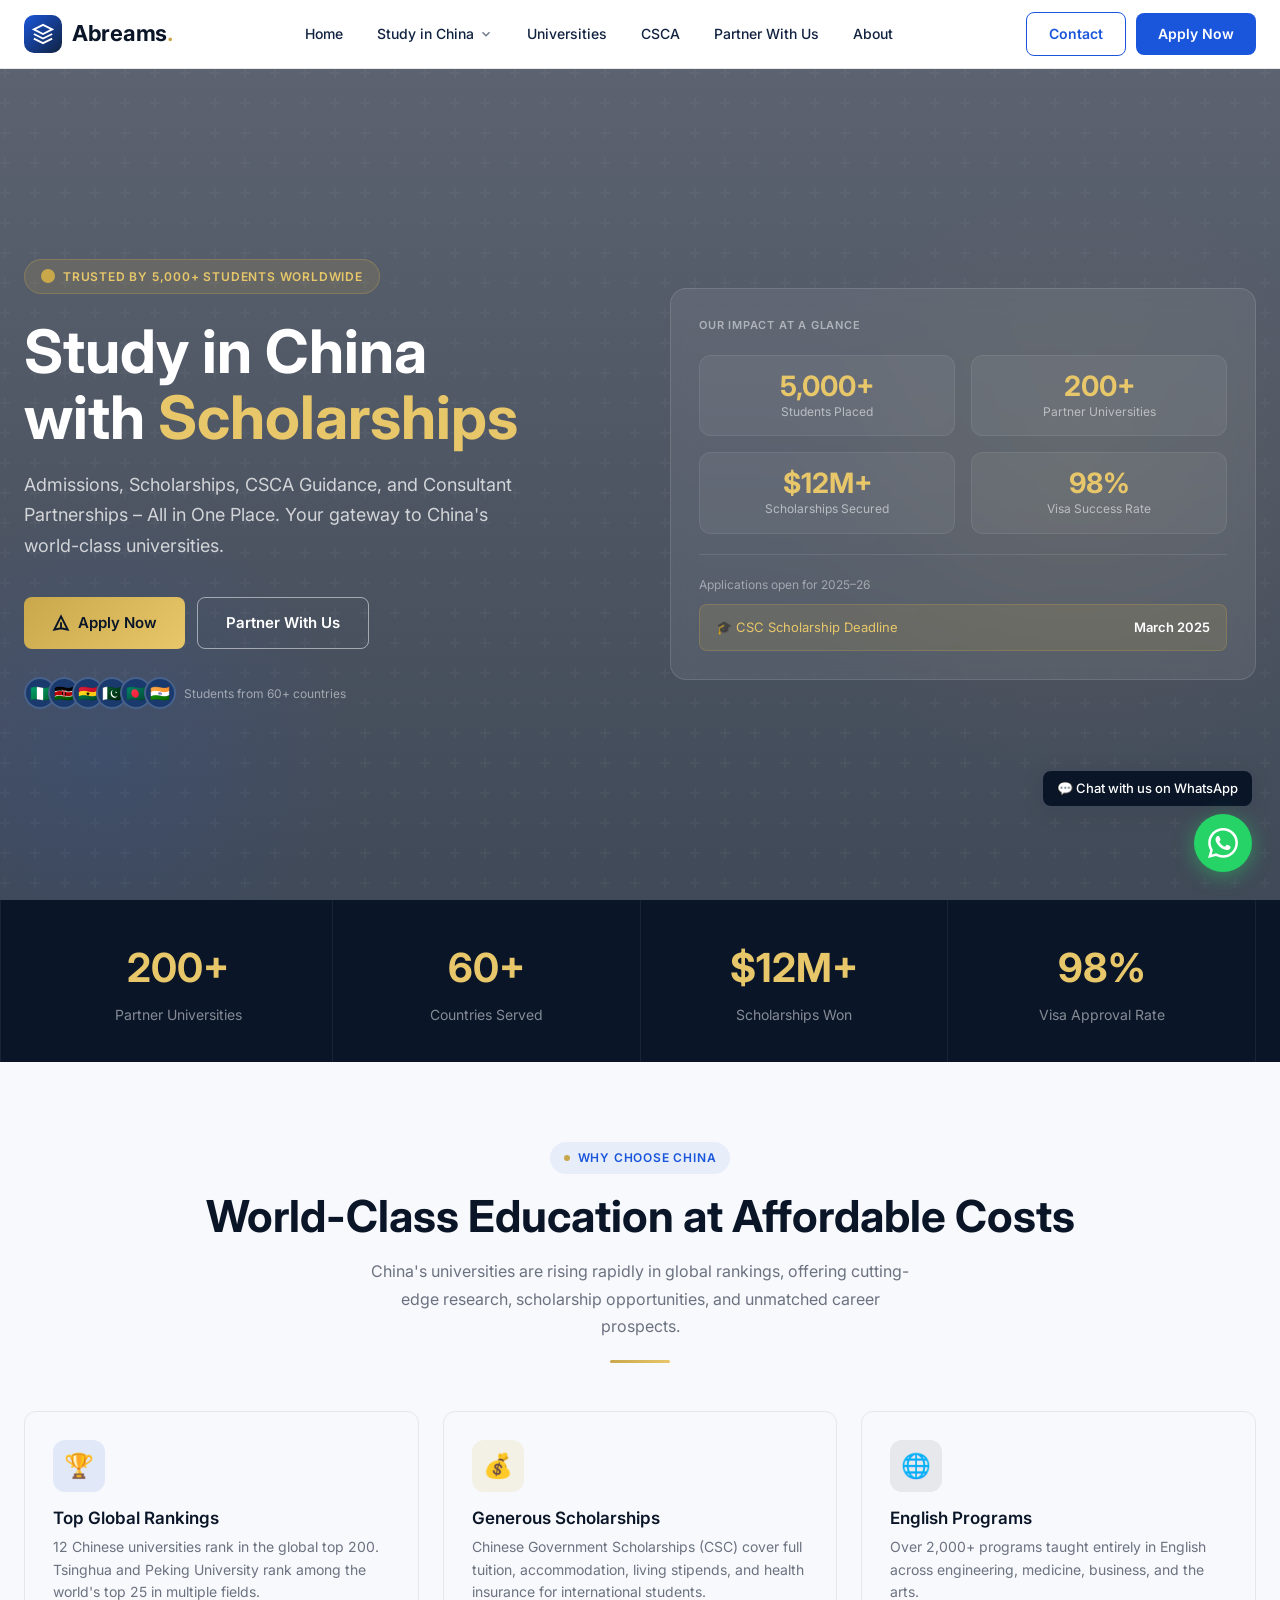
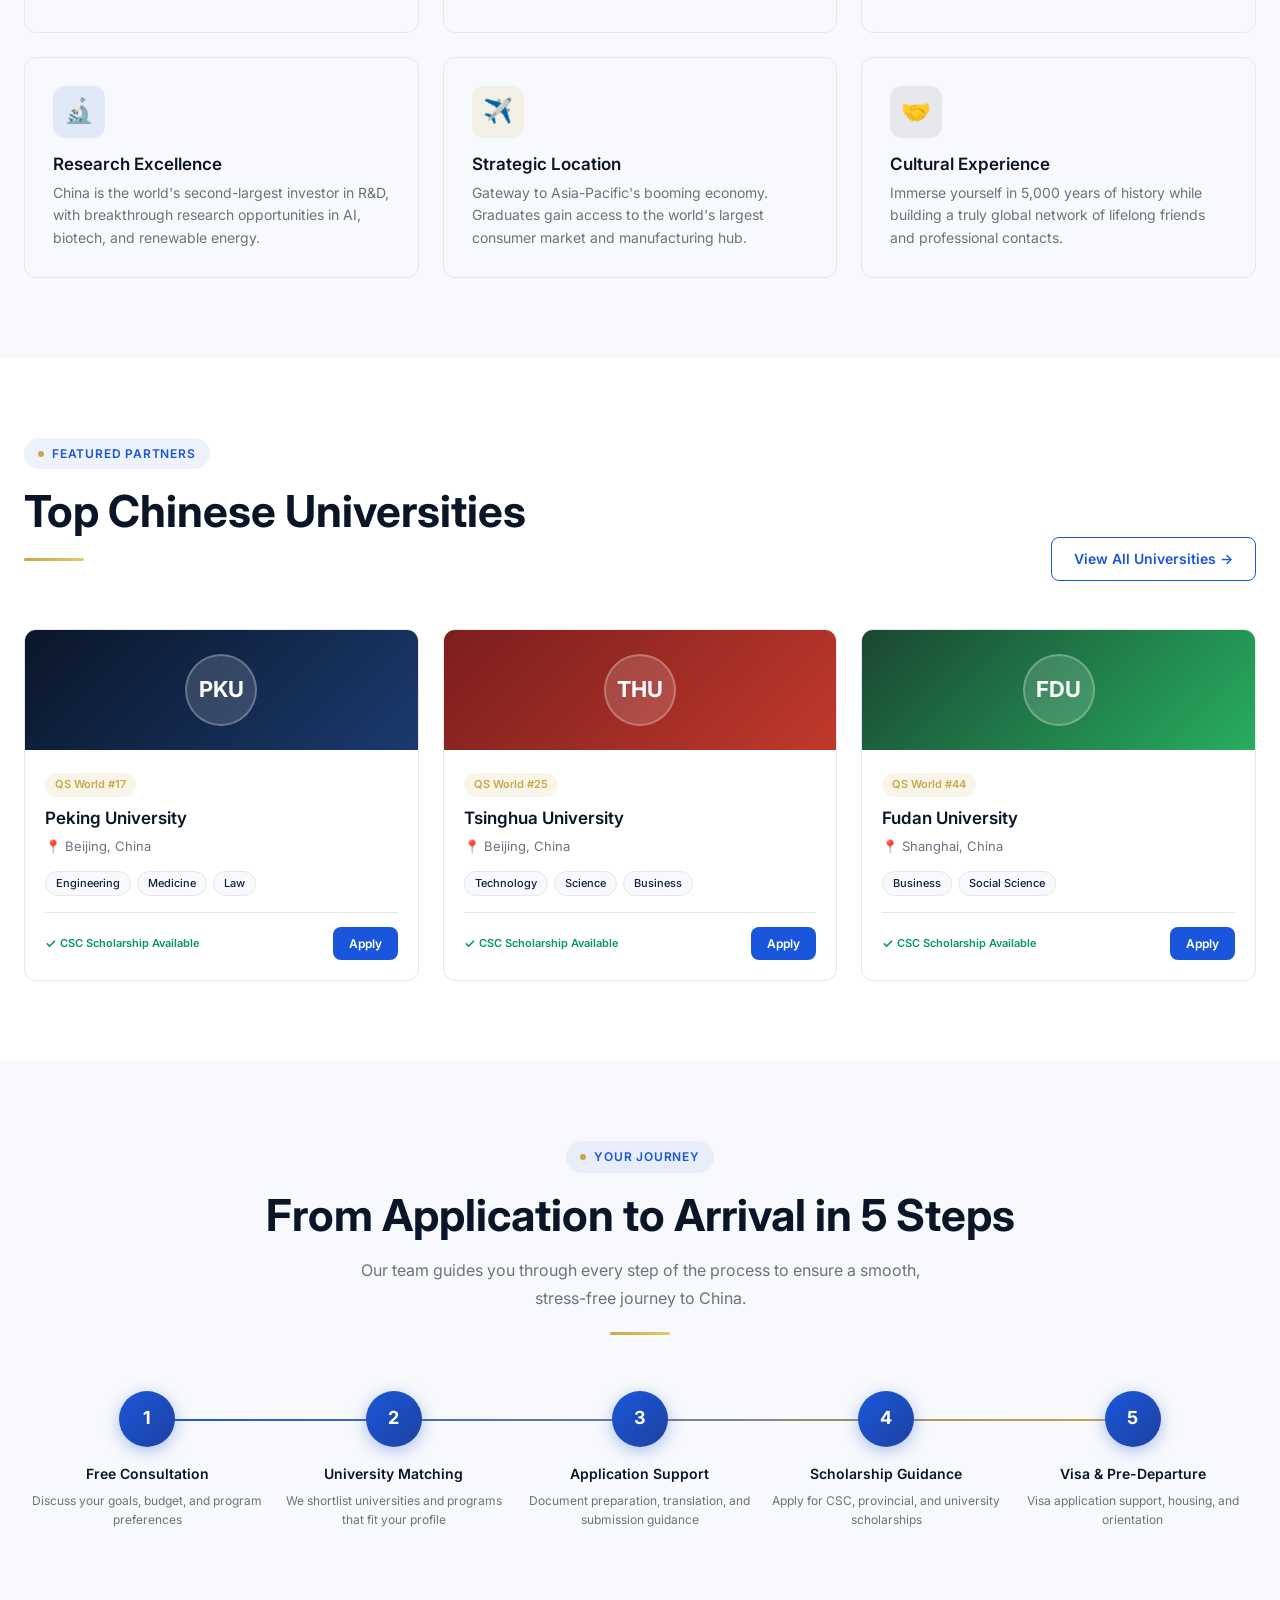
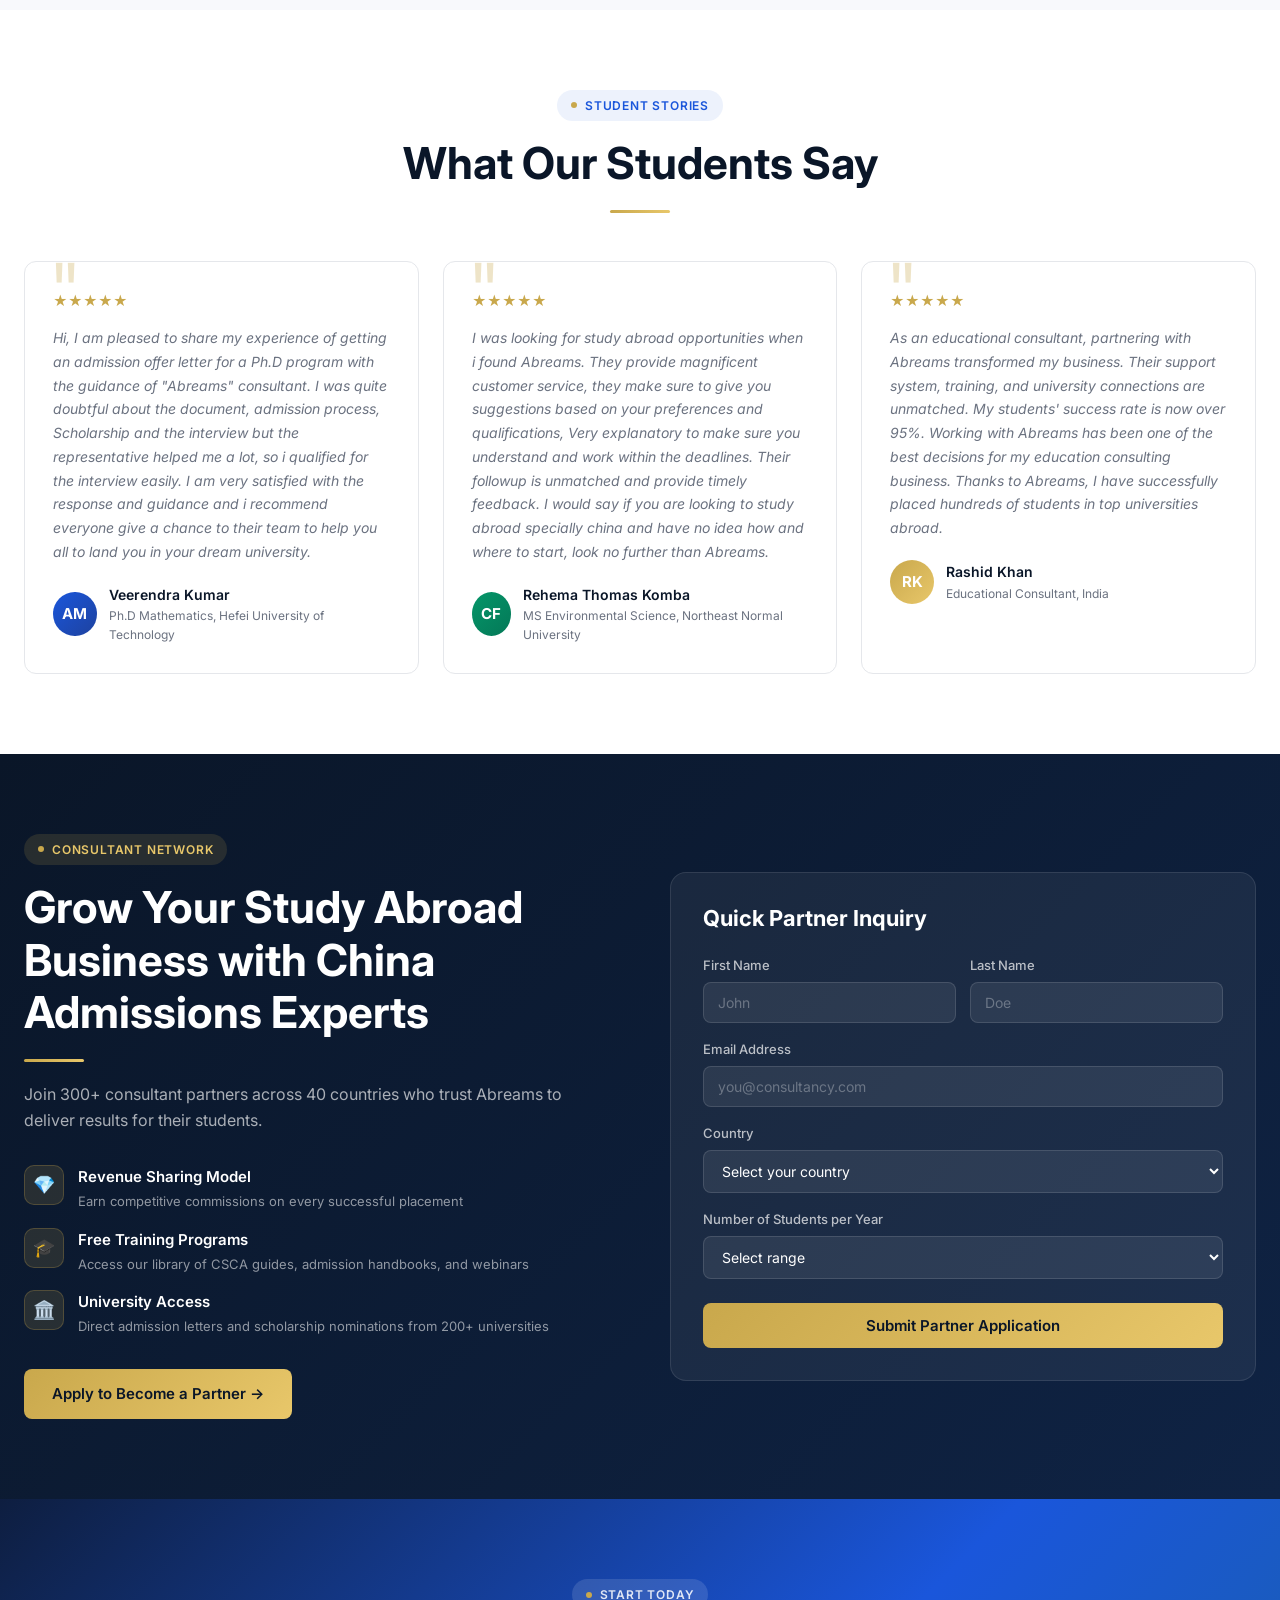
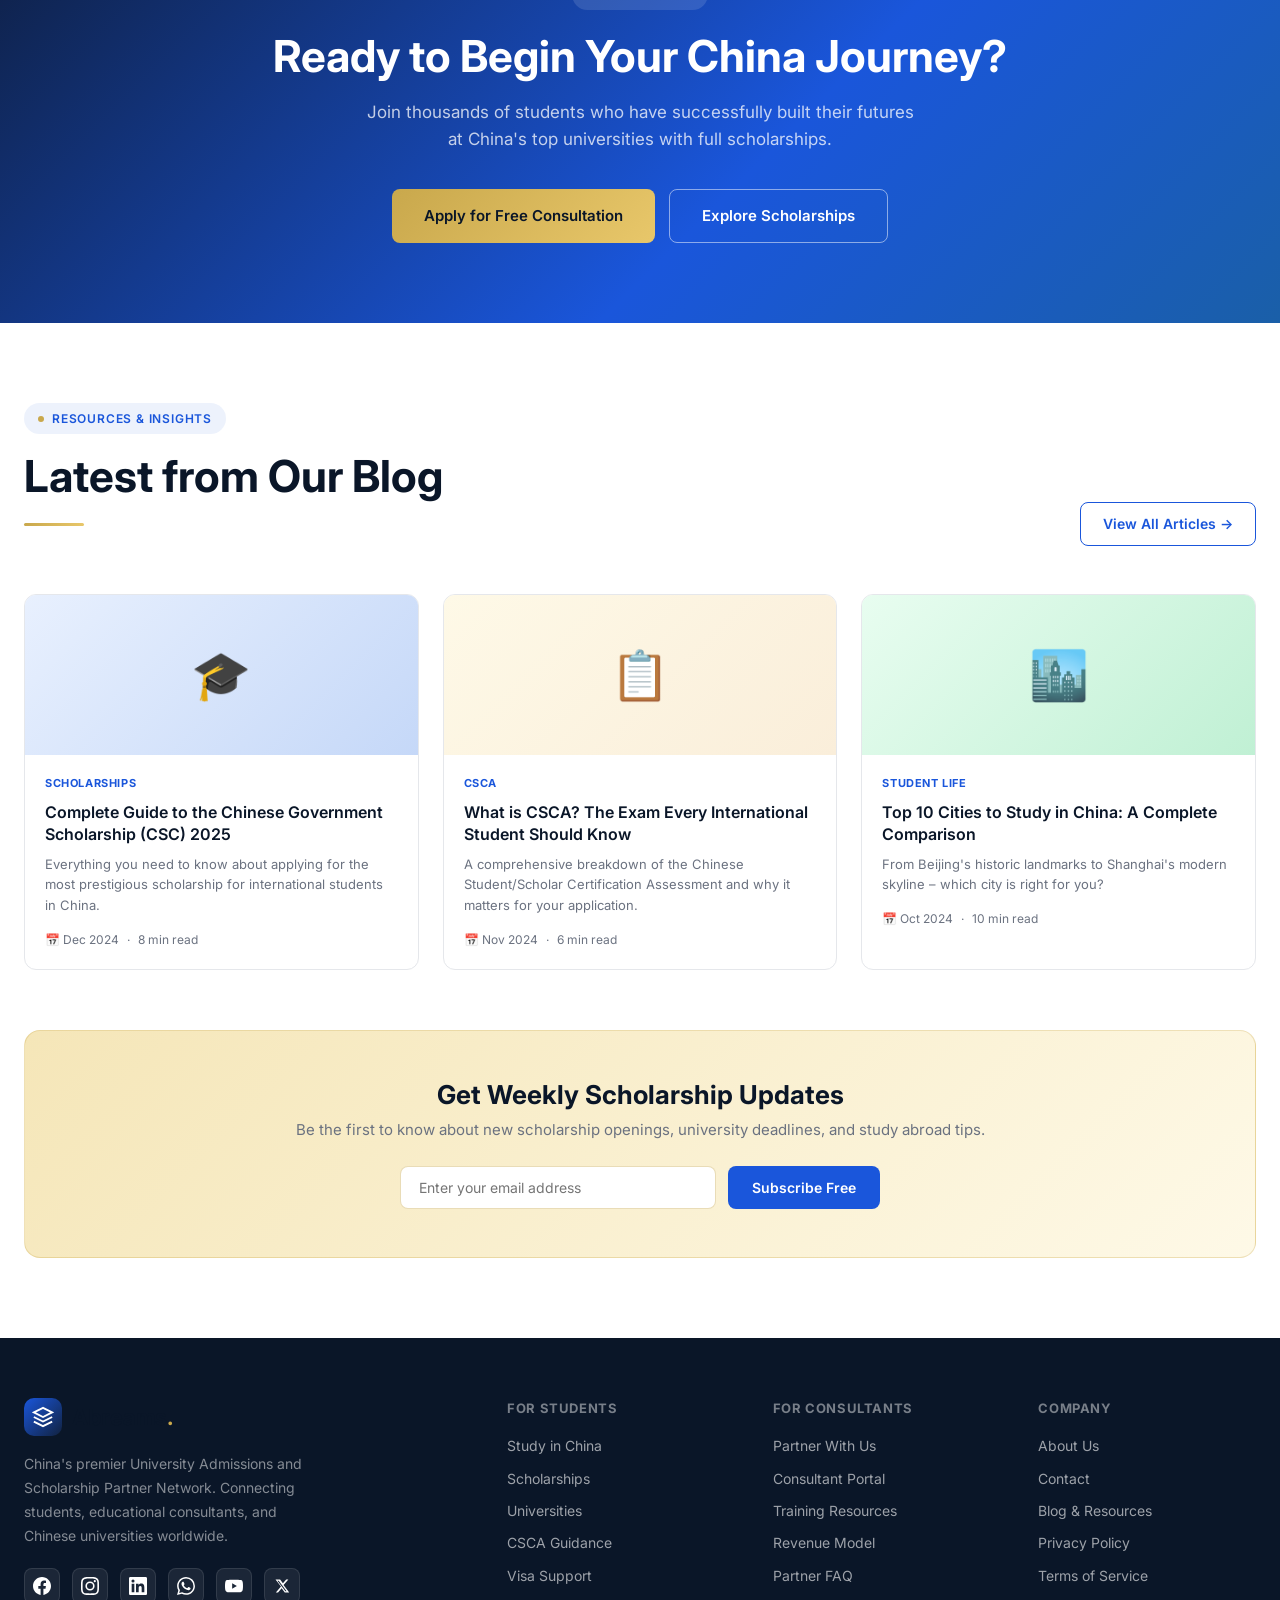
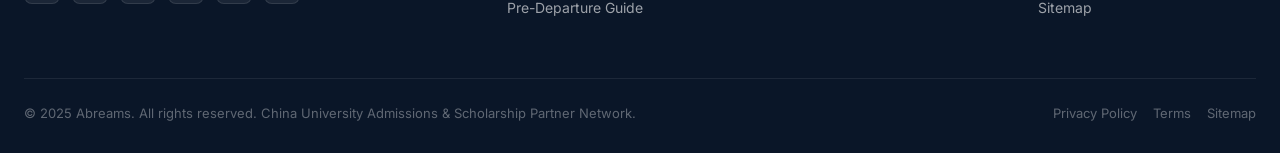
==== index.html.html @ 2106e95a "Update index.html.html" ====
<!DOCTYPE html>
<html lang="en">
<head>
<meta charset="UTF-8"/>
<meta name="viewport" content="width=device-width,initial-scale=1"/>
<title>Abreams – China University Admissions & Scholarship Partner Network</title>
<meta name="description" content="Abreams connects international students with China's top universities and scholarships. Admissions, CSCA guidance, visa support, and consultant partnerships – all in one place."/>
<meta name="keywords" content="study in China, China university admissions, China scholarships, CSC scholarship, CSCA, educational consultant, study abroad China"/>
<meta property="og:title" content="Abreams – Study in China with Scholarships"/>
<meta property="og:description" content="China University Admissions and Scholarship Partner Network connecting students, educational consultants, and Chinese universities."/>
<meta property="og:type" content="website"/>
<link rel="preconnect" href="https://fonts.googleapis.com"/>
<link href="https://fonts.googleapis.com/css2?family=Inter:wght@300;400;500;600;700&display=swap" rel="stylesheet"/>
<link rel="preconnect" href="https://fonts.gstatic.com" crossorigin/>

<script type="application/ld+json">
{
  "@context":"https://schema.org",
  "@type":"EducationalOrganization",
  "name":"Abreams",
  "description":"China University Admissions and Scholarship Partner Network",
  "url":"https://abreams.com",
  "sameAs":[]
}
</script>
<style>
:root{
  --navy:#0A1628;
  --navy2:#112240;
  --blue:#1A56DB;
  --blue2:#1E429F;
  --gold:#C9A84C;
  --gold2:#E8C76A;
  --gold3:#F5E6B8;
  --white:#FFFFFF;
  --off:#F8F9FC;
  --gray:#6B7280;
  --gray2:#E5E7EB;
  --text:#1F2937;
  --radius:12px;
  --shadow:0 4px 24px rgba(10,22,40,0.10);
  --shadow-lg:0 12px 48px rgba(10,22,40,0.16);
}
*{margin:0;padding:0;box-sizing:border-box}
html{scroll-behavior:smooth}
body{font-family:'Inter',sans-serif;color:var(--text);background:var(--white);line-height:1.6}
a{color:inherit;text-decoration:none}
img{max-width:100%;display:block}

/* ── NAV ── */
nav{position:fixed;top:0;width:100%;z-index:1000;background:rgba(255,255,255,0.96);backdrop-filter:blur(12px);border-bottom:1px solid var(--gray2);transition:box-shadow .3s}
nav.scrolled{box-shadow:0 2px 20px rgba(10,22,40,.10)}
.nav-inner{max-width:1280px;margin:0 auto;padding:0 24px;display:flex;align-items:center;justify-content:space-between;height:68px}
.nav-logo{display:flex;align-items:center;gap:10px}
.nav-logo-icon{width:38px;height:38px;background:linear-gradient(135deg,var(--blue),var(--navy2));border-radius:10px;display:flex;align-items:center;justify-content:center}
.nav-logo-icon svg{width:22px;height:22px;fill:none;stroke:#fff;stroke-width:2}
.nav-logo-text{font-family:'Inter',sans-serif;font-size:22px;font-weight:700;color:var(--navy);letter-spacing:-.3px}
.nav-logo-text span{color:var(--gold)}
.nav-links{display:flex;align-items:center;gap:6px}
.nav-links a{padding:8px 14px;border-radius:8px;font-size:14px;font-weight:500;color:var(--navy2);transition:background .2s,color .2s}
.nav-links a:hover{background:var(--off);color:var(--blue)}
.nav-cta{display:flex;gap:10px;align-items:center}
.btn{display:inline-flex;align-items:center;gap:8px;padding:10px 22px;border-radius:8px;font-size:14px;font-weight:600;cursor:pointer;transition:all .2s;border:none;font-family:'Inter',sans-serif;text-decoration:none}
.btn-primary{background:var(--blue);color:#fff}
.btn-primary:hover{background:var(--blue2);transform:translateY(-1px);box-shadow:0 4px 16px rgba(26,86,219,.35)}
.btn-gold{background:linear-gradient(135deg,var(--gold),var(--gold2));color:var(--navy)}
.btn-gold:hover{transform:translateY(-1px);box-shadow:0 4px 16px rgba(201,168,76,.4)}
.btn-outline{background:transparent;color:var(--blue);border:1.5px solid var(--blue)}
.btn-outline:hover{background:var(--blue);color:#fff}
.btn-outline-white{background:transparent;color:#fff;border:1.5px solid rgba(255,255,255,.5)}
.btn-outline-white:hover{background:rgba(255,255,255,.12);border-color:#fff}
.hamburger{display:none;flex-direction:column;gap:5px;cursor:pointer;padding:8px}
.hamburger span{width:22px;height:2px;background:var(--navy);border-radius:2px;transition:.3s}
.mobile-menu{display:none;position:fixed;top:68px;left:0;right:0;background:#fff;border-bottom:1px solid var(--gray2);padding:20px 24px;z-index:999;flex-direction:column;gap:4px;box-shadow:var(--shadow-lg)}
.mobile-menu a{padding:12px;border-radius:8px;font-size:15px;font-weight:500;color:var(--navy2);display:block}
.mobile-menu a:hover{background:var(--off)}
.mobile-menu .mob-ctas{display:flex;flex-direction:column;gap:8px;margin-top:12px;padding-top:12px;border-top:1px solid var(--gray2)}

/* ── DROPDOWN ── */
.nav-dropdown{position:relative;display:inline-flex;align-items:center}
.nav-dropdown>a{display:flex;align-items:center;gap:5px}
.nav-dropdown>a .dd-arrow{width:14px;height:14px;transition:transform .25s;opacity:.6}
.nav-dropdown:hover>a .dd-arrow,.nav-dropdown.open>a .dd-arrow{transform:rotate(180deg);opacity:1}
.dd-menu{position:absolute;top:calc(100% + 10px);left:50%;transform:translateX(-50%) translateY(-6px);background:#fff;border:1px solid var(--gray2);border-radius:12px;box-shadow:var(--shadow-lg);padding:8px;min-width:260px;z-index:1100;opacity:0;pointer-events:none;transition:opacity .2s,transform .2s}
.nav-dropdown:hover .dd-menu,.nav-dropdown.open .dd-menu{opacity:1;pointer-events:auto;transform:translateX(-50%) translateY(0)}
.dd-menu::before{content:'';position:absolute;top:-6px;left:50%;transform:translateX(-50%);width:12px;height:12px;background:#fff;border-left:1px solid var(--gray2);border-top:1px solid var(--gray2);rotate:45deg;border-radius:2px 0 0 0}
.dd-item{display:flex;align-items:flex-start;gap:12px;padding:10px 14px;border-radius:8px;font-size:14px;font-weight:500;color:var(--navy2);cursor:pointer;transition:background .15s,color .15s;white-space:nowrap}
.dd-item:hover{background:var(--off);color:var(--blue)}
.dd-item-icon{font-size:20px;width:30px;text-align:center;flex-shrink:0;margin-top:1px}
.dd-divider{height:1px;background:var(--gray2);margin:4px 0}
/* mobile dropdown */
.mob-dd-toggle{display:flex;align-items:center;justify-content:space-between;padding:12px;border-radius:8px;font-size:15px;font-weight:500;color:var(--navy2);cursor:pointer}
.mob-dd-toggle:hover{background:var(--off)}
.mob-dd-toggle .dd-arrow{width:14px;height:14px;transition:transform .25s;opacity:.5}
.mob-dd-sub{display:none;padding-left:16px;flex-direction:column;gap:2px}
.mob-dd-sub.open{display:flex}
.mob-dd-sub a{font-size:14px;padding:9px 12px}
.mob-dd-sub a::before{content:'→ ';opacity:.4}

/* ── PAGES ── */
.page{display:none;padding-top:68px}
.page.active{display:block}

/* ── SECTIONS ── */
section{padding:80px 24px}
.container{max-width:1280px;margin:0 auto}
.section-label{display:inline-flex;align-items:center;gap:8px;background:rgba(26,86,219,.08);color:var(--blue);font-size:12px;font-weight:600;letter-spacing:.8px;text-transform:uppercase;padding:6px 14px;border-radius:50px;margin-bottom:16px}
.section-label span{width:6px;height:6px;background:var(--gold);border-radius:50%;display:inline-block}
h1,h2,h3{font-family:'Inter',sans-serif;line-height:1.2}
.section-title{font-size:clamp(30px,4vw,44px);color:var(--navy);margin-bottom:16px}
.section-sub{font-size:16px;color:var(--gray);max-width:560px;line-height:1.7}
.text-center{text-align:center}
.text-center .section-sub{margin:0 auto}
.gold-line{display:block;width:60px;height:3px;background:linear-gradient(90deg,var(--gold),var(--gold2));border-radius:2px;margin:20px 0}
.gold-line.center{margin:20px auto}

/* ── HERO ── */
.hero{min-height:calc(100vh - 68px);background:linear-gradient(rgba(5,15,35,0.65),rgba(10,22,40,0.78)),url('https://raw.githubusercontent.com/emroz12/abreams/main/images/home.jpg') center/cover no-repeat;display:flex;align-items:center;position:relative;overflow:hidden;padding:80px 24px}
.hero::before{content:'';position:absolute;inset:0;background:url("data:image/svg+xml,%3Csvg width='60' height='60' viewBox='0 0 60 60' xmlns='http://www.w3.org/2000/svg'%3E%3Cg fill='none' fill-rule='evenodd'%3E%3Cg fill='%23ffffff' fill-opacity='0.03'%3E%3Cpath d='M36 34v-4h-2v4h-4v2h4v4h2v-4h4v-2h-4zm0-30V0h-2v4h-4v2h4v4h2V6h4V4h-4zM6 34v-4H4v4H0v2h4v4h2v-4h4v-2H6zM6 4V0H4v4H0v2h4v4h2V6h4V4H6z'/%3E%3C/g%3E%3C/g%3E%3C/svg%3E")}
.hero-shape{position:absolute;right:-100px;top:50%;transform:translateY(-50%);width:600px;height:600px;background:radial-gradient(circle,rgba(201,168,76,.08) 0%,transparent 70%);border-radius:50%}
.hero-shape2{position:absolute;left:-150px;bottom:-100px;width:500px;height:500px;background:radial-gradient(circle,rgba(26,86,219,.12) 0%,transparent 70%);border-radius:50%}
.hero-content{max-width:1280px;margin:0 auto;width:100%;position:relative;z-index:2;display:grid;grid-template-columns:1fr 1fr;gap:60px;align-items:center}
.hero-badge{display:inline-flex;align-items:center;gap:8px;background:rgba(201,168,76,.15);border:1px solid rgba(201,168,76,.3);color:var(--gold2);font-size:12px;font-weight:600;letter-spacing:.8px;text-transform:uppercase;padding:7px 16px;border-radius:50px;margin-bottom:24px}
.hero-badge svg{width:14px;height:14px;fill:var(--gold)}
.hero h1{font-size:clamp(36px,5vw,60px);color:#fff;margin-bottom:20px;line-height:1.1}
.hero h1 span{color:var(--gold2)}
.hero p{font-size:18px;color:rgba(255,255,255,.75);margin-bottom:36px;line-height:1.7;max-width:500px}
.hero-btns{display:flex;flex-wrap:wrap;gap:12px}
.hero-card{background:rgba(255,255,255,.07);backdrop-filter:blur(12px);border:1px solid rgba(255,255,255,.12);border-radius:16px;padding:28px}
.hero-card-title{color:rgba(255,255,255,.5);font-size:11px;font-weight:600;letter-spacing:.8px;text-transform:uppercase;margin-bottom:20px}
.hero-stat-row{display:grid;grid-template-columns:1fr 1fr;gap:16px}
.hero-stat{background:rgba(255,255,255,.05);border:1px solid rgba(255,255,255,.08);border-radius:12px;padding:16px;text-align:center}
.hero-stat-num{font-family:'Inter',sans-serif;font-size:28px;font-weight:700;color:var(--gold2);display:block;line-height:1}
.hero-stat-label{font-size:12px;color:rgba(255,255,255,.55);margin-top:4px;line-height:1.3}
.hero-flags{display:flex;align-items:center;gap:-8px;margin-top:20px}
.hero-flag{width:32px;height:32px;border-radius:50%;border:2px solid rgba(255,255,255,.2);background:#1a3a6e;display:flex;align-items:center;justify-content:center;font-size:16px;margin-left:-8px}
.hero-flag:first-child{margin-left:0}
.hero-flag-text{font-size:12px;color:rgba(255,255,255,.5);margin-left:8px}

/* ── STATS STRIP ── */
.stats-strip{background:var(--navy);padding:0}
.stats-strip-inner{max-width:1280px;margin:0 auto;padding:0 24px;display:grid;grid-template-columns:repeat(4,1fr);border-left:1px solid rgba(255,255,255,.06)}
.stat-item{padding:36px 24px;border-right:1px solid rgba(255,255,255,.06);text-align:center}
.stat-num{font-family:'Inter',sans-serif;font-size:40px;font-weight:700;color:var(--gold2)}
.stat-label{font-size:14px;color:rgba(255,255,255,.5);margin-top:4px}

/* ── WHY CHINA ── */
.why-grid{display:grid;grid-template-columns:repeat(3,1fr);gap:24px;margin-top:48px}
.why-card{background:var(--off);border:1px solid var(--gray2);border-radius:var(--radius);padding:28px;transition:all .3s}
.why-card:hover{border-color:var(--blue);box-shadow:var(--shadow);transform:translateY(-4px)}
.why-icon{width:52px;height:52px;border-radius:12px;display:flex;align-items:center;justify-content:center;margin-bottom:16px;font-size:24px}
.why-icon.blue{background:rgba(26,86,219,.10)}
.why-icon.gold{background:rgba(201,168,76,.12)}
.why-icon.navy{background:rgba(10,22,40,.07)}
.why-card h3{font-family:'Inter',sans-serif;font-size:17px;font-weight:600;margin-bottom:8px;color:var(--navy)}
.why-card p{font-size:14px;color:var(--gray);line-height:1.6}

/* ── UNIVERSITIES ── */
.uni-grid{display:grid;grid-template-columns:repeat(3,1fr);gap:24px;margin-top:48px}
.uni-card{border:1px solid var(--gray2);border-radius:var(--radius);overflow:hidden;transition:all .3s;background:#fff}
.uni-card:hover{box-shadow:var(--shadow-lg);transform:translateY(-4px)}
.uni-card-header{height:120px;display:flex;align-items:center;justify-content:center;position:relative;overflow:hidden}
.uni-card-header.c1{background:linear-gradient(135deg,#0A1628,#1a3a6e)}
.uni-card-header.c2{background:linear-gradient(135deg,#7b1e1e,#c0392b)}
.uni-card-header.c3{background:linear-gradient(135deg,#1a4731,#27ae60)}
.uni-card-header.c4{background:linear-gradient(135deg,#1A3352,#2980b9)}
.uni-card-header.c5{background:linear-gradient(135deg,#4a0080,#9b59b6)}
.uni-card-header.c6{background:linear-gradient(135deg,#7a3b00,#e67e22)}
.uni-card-logo{width:72px;height:72px;border-radius:50%;background:rgba(255,255,255,.15);border:2px solid rgba(255,255,255,.25);display:flex;align-items:center;justify-content:center}
.uni-card-logo span{font-family:'Inter',sans-serif;font-size:22px;font-weight:700;color:#fff}
.uni-card-body{padding:20px}
.uni-card-rank{display:inline-block;background:rgba(201,168,76,.12);color:var(--gold);font-size:11px;font-weight:600;padding:3px 10px;border-radius:50px;margin-bottom:8px}
.uni-card-name{font-family:'Inter',sans-serif;font-size:17px;font-weight:600;color:var(--navy);margin-bottom:4px}
.uni-card-loc{font-size:13px;color:var(--gray);display:flex;align-items:center;gap:4px;margin-bottom:14px}
.uni-tag-row{display:flex;flex-wrap:wrap;gap:6px;margin-bottom:16px}
.uni-tag{font-size:11px;font-weight:500;padding:3px 10px;border-radius:50px;background:var(--off);color:var(--navy2);border:1px solid var(--gray2)}
.uni-card-footer{display:flex;align-items:center;justify-content:space-between;padding-top:14px;border-top:1px solid var(--gray2)}
.scholarship-badge{font-size:11px;color:#059669;font-weight:600;display:flex;align-items:center;gap:4px}
.scholarship-badge::before{content:'✓';font-size:13px}

/* ── SCHOLARSHIPS ── */
.sch-grid{display:grid;grid-template-columns:repeat(2,1fr);gap:24px;margin-top:48px}
.sch-card{border-radius:var(--radius);padding:32px;position:relative;overflow:hidden}
.sch-card.featured{background:linear-gradient(135deg,var(--navy),var(--navy2));color:#fff}
.sch-card.regular{background:var(--off);border:1px solid var(--gray2)}
.sch-card-badge{display:inline-block;padding:4px 12px;border-radius:50px;font-size:11px;font-weight:700;letter-spacing:.5px;text-transform:uppercase;margin-bottom:16px}
.sch-card.featured .sch-card-badge{background:rgba(201,168,76,.2);color:var(--gold2)}
.sch-card.regular .sch-card-badge{background:rgba(26,86,219,.1);color:var(--blue)}
.sch-card h3{font-size:20px;margin-bottom:10px}
.sch-card.featured h3{color:#fff}
.sch-card.regular h3{color:var(--navy)}
.sch-card p{font-size:14px;line-height:1.6}
.sch-card.featured p{color:rgba(255,255,255,.7)}
.sch-card.regular p{color:var(--gray)}
.sch-amount{font-family:'Inter',sans-serif;font-size:28px;font-weight:700;margin-top:16px}
.sch-card.featured .sch-amount{color:var(--gold2)}
.sch-card.regular .sch-amount{color:var(--blue)}
.sch-card-shape{position:absolute;right:-30px;bottom:-30px;width:120px;height:120px;border-radius:50%;opacity:.06}
.sch-card.featured .sch-card-shape{background:#fff}
.sch-card.regular .sch-card-shape{background:var(--blue)}

/* ── PROCESS ── */
.process-steps{display:grid;grid-template-columns:repeat(5,1fr);gap:0;margin-top:56px;position:relative}
.process-steps::before{content:'';position:absolute;top:28px;left:10%;right:10%;height:2px;background:linear-gradient(90deg,var(--blue),var(--gold));z-index:0}
.process-step{text-align:center;position:relative;z-index:1}
.process-num{width:56px;height:56px;background:linear-gradient(135deg,var(--blue),var(--blue2));border-radius:50%;display:flex;align-items:center;justify-content:center;margin:0 auto 16px;font-weight:700;font-size:18px;color:#fff;box-shadow:0 4px 16px rgba(26,86,219,.35)}
.process-step h4{font-family:'Inter',sans-serif;font-size:14px;font-weight:600;color:var(--navy);margin-bottom:6px}
.process-step p{font-size:12px;color:var(--gray);padding:0 8px}

/* ── PARTNER ── */
.partner-section{background:linear-gradient(135deg,var(--navy) 0%,#0f2344 100%);color:#fff}
.partner-grid{display:grid;grid-template-columns:1fr 1fr;gap:60px;align-items:center}
.partner-list{display:flex;flex-direction:column;gap:16px;margin-top:32px}
.partner-item{display:flex;align-items:flex-start;gap:14px}
.partner-icon{width:40px;height:40px;background:rgba(201,168,76,.15);border:1px solid rgba(201,168,76,.25);border-radius:10px;display:flex;align-items:center;justify-content:center;flex-shrink:0;font-size:18px}
.partner-item-content h4{font-size:15px;font-weight:600;color:#fff;margin-bottom:3px}
.partner-item-content p{font-size:13px;color:rgba(255,255,255,.55);line-height:1.5}
.partner-form{background:rgba(255,255,255,.06);border:1px solid rgba(255,255,255,.1);border-radius:16px;padding:32px}
.partner-form h3{font-size:22px;color:#fff;margin-bottom:24px}

/* ── FORMS ── */
.form-group{margin-bottom:16px}
.form-group label{display:block;font-size:13px;font-weight:500;color:rgba(255,255,255,.7);margin-bottom:6px}
.form-group label.dark{color:var(--text)}
.form-group input,.form-group select,.form-group textarea{width:100%;padding:11px 14px;border-radius:8px;font-size:14px;font-family:'Inter',sans-serif;outline:none;transition:border .2s}
.form-group input.light,.form-group select.light,.form-group textarea.light{background:#fff;border:1.5px solid var(--gray2);color:var(--text)}
.form-group input.light:focus,.form-group select.light:focus,.form-group textarea.light:focus{border-color:var(--blue);box-shadow:0 0 0 3px rgba(26,86,219,.1)}
.form-group input.dark-field,.form-group select.dark-field,.form-group textarea.dark-field{background:rgba(255,255,255,.08);border:1.5px solid rgba(255,255,255,.12);color:#fff}
.form-group input.dark-field:focus,.form-group select.dark-field:focus,.form-group textarea.dark-field:focus{border-color:var(--gold);box-shadow:0 0 0 3px rgba(201,168,76,.12)}
.form-group input.dark-field::placeholder,.form-group textarea.dark-field::placeholder{color:rgba(255,255,255,.3)}
.form-grid{display:grid;grid-template-columns:1fr 1fr;gap:14px}

/* ── TESTIMONIALS ── */
.testi-grid{display:grid;grid-template-columns:repeat(3,1fr);gap:24px;margin-top:48px}
.testi-card{background:#fff;border:1px solid var(--gray2);border-radius:var(--radius);padding:28px;position:relative}
.testi-card::before{content:'"';position:absolute;top:-10px;left:24px;font-family:'Inter',sans-serif;font-size:80px;color:var(--gold);line-height:1;opacity:.3}
.testi-stars{color:var(--gold);font-size:14px;margin-bottom:14px}
.testi-text{font-size:14px;color:var(--gray);line-height:1.7;margin-bottom:20px;font-style:italic}
.testi-author{display:flex;align-items:center;gap:12px}
.testi-avatar{width:44px;height:44px;border-radius:50%;display:flex;align-items:center;justify-content:center;font-weight:700;font-size:15px;color:#fff}
.testi-name{font-size:14px;font-weight:600;color:var(--navy)}
.testi-role{font-size:12px;color:var(--gray)}

/* ── CTA SECTION ── */
.cta-section{background:linear-gradient(135deg,#0e1e40 0%,var(--blue) 60%,#1a5fa8 100%);padding:80px 24px;text-align:center}
.cta-section h2{font-size:clamp(28px,4vw,44px);color:#fff;margin-bottom:16px}
.cta-section p{font-size:17px;color:rgba(255,255,255,.75);margin-bottom:36px;max-width:560px;margin-left:auto;margin-right:auto}
.cta-btns{display:flex;justify-content:center;gap:14px;flex-wrap:wrap}

/* ── INNER PAGE HERO ── */
.inner-hero{background:linear-gradient(135deg,var(--navy),#1a3a6e);padding:80px 24px;color:#fff}
.inner-hero h1{font-size:clamp(32px,4vw,52px);color:#fff;margin-bottom:16px;max-width:700px}
.inner-hero p{font-size:17px;color:rgba(255,255,255,.7);max-width:600px;line-height:1.7}
.breadcrumb{display:flex;align-items:center;gap:8px;font-size:13px;color:rgba(255,255,255,.45);margin-bottom:20px}
.breadcrumb a{color:var(--gold2)}
.breadcrumb span{color:rgba(255,255,255,.3)}

/* ── STUDY PAGE ── */
.programs-tabs{display:flex;gap:8px;flex-wrap:wrap;margin-bottom:40px}
.tab-btn{padding:10px 20px;border-radius:8px;font-size:14px;font-weight:500;cursor:pointer;border:1.5px solid var(--gray2);background:#fff;color:var(--navy2);transition:all .2s;font-family:'Inter',sans-serif}
.tab-btn.active,.tab-btn:hover{background:var(--blue);color:#fff;border-color:var(--blue)}
.program-grid{display:grid;grid-template-columns:repeat(3,1fr);gap:20px}
.program-card{border:1px solid var(--gray2);border-radius:var(--radius);padding:24px;background:#fff;transition:all .3s}
.program-card:hover{border-color:var(--blue);box-shadow:var(--shadow)}
.prog-icon{font-size:32px;margin-bottom:12px}
.program-card h3{font-family:'Inter',sans-serif;font-size:16px;font-weight:600;color:var(--navy);margin-bottom:6px}
.program-card p{font-size:13px;color:var(--gray)}
.program-card .prog-meta{display:flex;flex-wrap:wrap;gap:6px;margin-top:14px}
.prog-tag{font-size:11px;padding:3px 10px;border-radius:50px;background:rgba(26,86,219,.07);color:var(--blue);font-weight:500}

/* ── COST TABLE ── */
.cost-table{width:100%;border-collapse:collapse;margin-top:32px;border-radius:var(--radius);overflow:hidden;box-shadow:var(--shadow)}
.cost-table th{background:var(--navy);color:#fff;padding:16px 20px;text-align:left;font-size:13px;font-weight:600;letter-spacing:.3px}
.cost-table td{padding:14px 20px;font-size:14px;border-bottom:1px solid var(--gray2)}
.cost-table tr:last-child td{border-bottom:none}
.cost-table tr:nth-child(even) td{background:var(--off)}
.cost-table td.highlight{color:var(--blue);font-weight:600}

/* ── FAQ ── */
.faq-list{margin-top:40px;display:flex;flex-direction:column;gap:8px}
.faq-item{border:1px solid var(--gray2);border-radius:var(--radius);overflow:hidden}
.faq-q{padding:18px 24px;font-size:15px;font-weight:600;color:var(--navy);cursor:pointer;display:flex;justify-content:space-between;align-items:center;background:#fff;transition:background .2s}
.faq-q:hover{background:var(--off)}
.faq-q .arrow{width:20px;height:20px;display:flex;align-items:center;justify-content:center;transition:transform .3s;color:var(--blue)}
.faq-item.open .faq-q .arrow{transform:rotate(180deg)}
.faq-a{max-height:0;overflow:hidden;transition:max-height .35s ease,padding .3s}
.faq-item.open .faq-a{max-height:200px;padding:0 24px 18px}
.faq-a p{font-size:14px;color:var(--gray);line-height:1.7}

/* ── UNIVERSITIES SEARCH ── */
.search-bar{display:flex;gap:12px;margin-bottom:32px;flex-wrap:wrap}
.search-bar input{flex:1;min-width:220px;padding:12px 18px;border:1.5px solid var(--gray2);border-radius:10px;font-size:14px;font-family:'Inter',sans-serif;outline:none;transition:border .2s}
.search-bar input:focus{border-color:var(--blue);box-shadow:0 0 0 3px rgba(26,86,219,.1)}
.search-bar select{padding:12px 18px;border:1.5px solid var(--gray2);border-radius:10px;font-size:14px;font-family:'Inter',sans-serif;outline:none;background:#fff;cursor:pointer}
.filter-tags{display:flex;gap:8px;flex-wrap:wrap;margin-bottom:28px}
.filter-tag{padding:7px 16px;border-radius:50px;font-size:13px;font-weight:500;cursor:pointer;border:1.5px solid var(--gray2);background:#fff;color:var(--navy2);transition:all .2s}
.filter-tag.active,.filter-tag:hover{background:var(--blue);color:#fff;border-color:var(--blue)}

/* ── CSCA PAGE ── */
.csca-grid{display:grid;grid-template-columns:1fr 1fr;gap:40px;align-items:center;margin-top:48px}
.csca-subjects{display:grid;grid-template-columns:1fr 1fr;gap:16px;margin-top:40px}
.csca-subject{background:var(--off);border:1px solid var(--gray2);border-radius:var(--radius);padding:20px;display:flex;align-items:center;gap:14px;transition:all .3s}
.csca-subject:hover{border-color:var(--blue);background:#fff}
.csca-subject-icon{width:44px;height:44px;border-radius:10px;background:linear-gradient(135deg,var(--blue),var(--blue2));display:flex;align-items:center;justify-content:center;font-size:20px;flex-shrink:0}
.csca-subject-name{font-size:14px;font-weight:600;color:var(--navy)}
.csca-subject-desc{font-size:12px;color:var(--gray)}
.timeline-list{display:flex;flex-direction:column;gap:0;margin-top:40px;position:relative}
.timeline-list::before{content:'';position:absolute;left:20px;top:0;bottom:0;width:2px;background:linear-gradient(180deg,var(--blue),var(--gold))}
.timeline-item{display:flex;gap:24px;padding-bottom:32px;position:relative}
.timeline-dot{width:40px;height:40px;border-radius:50%;background:linear-gradient(135deg,var(--blue),var(--blue2));display:flex;align-items:center;justify-content:center;color:#fff;font-weight:700;font-size:13px;flex-shrink:0;z-index:1;position:relative}
.timeline-content h4{font-family:'Inter',sans-serif;font-size:15px;font-weight:600;color:var(--navy);margin-bottom:6px}
.timeline-content p{font-size:14px;color:var(--gray);line-height:1.6}
.timeline-content .t-date{font-size:12px;color:var(--blue);font-weight:600;margin-bottom:4px}

/* ── ABOUT ── */
.team-grid{display:grid;grid-template-columns:repeat(4,1fr);gap:24px;margin-top:48px}
.team-card{text-align:center}
.team-avatar{width:100px;height:100px;border-radius:50%;margin:0 auto 16px;display:flex;align-items:center;justify-content:center;font-family:'Inter',sans-serif;font-size:28px;font-weight:700;color:#fff;border:3px solid var(--gray2)}
.team-card h4{font-family:'Inter',sans-serif;font-size:16px;font-weight:600;color:var(--navy);margin-bottom:4px}
.team-card p{font-size:13px;color:var(--gray)}
.mission-grid{display:grid;grid-template-columns:repeat(3,1fr);gap:24px;margin-top:48px}
.mission-card{text-align:center;padding:36px 24px}
.mission-icon{width:64px;height:64px;border-radius:50%;margin:0 auto 16px;display:flex;align-items:center;justify-content:center;font-size:28px}
.mission-card h3{font-size:18px;color:var(--navy);margin-bottom:10px}
.mission-card p{font-size:14px;color:var(--gray);line-height:1.6}

/* ── CONTACT ── */
.contact-grid{display:grid;grid-template-columns:1fr 1fr;gap:48px;align-items:start}
.contact-info{display:flex;flex-direction:column;gap:24px}
.contact-item{display:flex;gap:16px;align-items:flex-start}
.contact-item-icon{width:48px;height:48px;border-radius:12px;display:flex;align-items:center;justify-content:center;flex-shrink:0;font-size:22px}
.contact-item-icon.blue{background:rgba(26,86,219,.1)}
.contact-item-icon.gold{background:rgba(201,168,76,.12)}
.contact-item-icon.green{background:rgba(5,150,105,.1)}
.contact-item h4{font-size:15px;font-weight:600;color:var(--navy);margin-bottom:4px}
.contact-item p{font-size:14px;color:var(--gray)}
.map-placeholder{height:220px;background:linear-gradient(135deg,#e8f0fe,#c5d8f8);border-radius:var(--radius);display:flex;align-items:center;justify-content:center;flex-direction:column;gap:12px;margin-top:24px;border:1px solid var(--gray2)}
.map-placeholder span{font-size:36px}
.map-placeholder p{font-size:14px;color:var(--gray)}

/* ── BLOG ── */
.blog-grid{display:grid;grid-template-columns:repeat(3,1fr);gap:24px;margin-top:48px}
.blog-card{border:1px solid var(--gray2);border-radius:var(--radius);overflow:hidden;transition:all .3s;background:#fff}
.blog-card:hover{box-shadow:var(--shadow-lg);transform:translateY(-4px)}
.blog-img{height:160px;display:flex;align-items:center;justify-content:center;font-size:48px}
.blog-body{padding:20px}
.blog-cat{font-size:11px;font-weight:700;letter-spacing:.6px;text-transform:uppercase;color:var(--blue);margin-bottom:8px}
.blog-card h3{font-family:'Inter',sans-serif;font-size:16px;font-weight:600;color:var(--navy);margin-bottom:8px;line-height:1.4}
.blog-card p{font-size:13px;color:var(--gray);line-height:1.6;margin-bottom:14px}
.blog-meta{font-size:12px;color:var(--gray);display:flex;align-items:center;gap:8px}

/* ── NEWSLETTER ── */
.newsletter{background:linear-gradient(135deg,var(--gold3),#fef9e7);border:1px solid rgba(201,168,76,.3);border-radius:16px;padding:48px;text-align:center;margin-top:60px}
.newsletter h3{font-size:26px;color:var(--navy);margin-bottom:8px}
.newsletter p{font-size:15px;color:var(--gray);margin-bottom:24px}
.newsletter-form{display:flex;gap:12px;max-width:480px;margin:0 auto;flex-wrap:wrap}
.newsletter-form input{flex:1;min-width:200px;padding:12px 18px;border:1.5px solid rgba(201,168,76,.4);border-radius:8px;font-size:14px;font-family:'Inter',sans-serif;outline:none;background:#fff}
.newsletter-form input:focus{border-color:var(--gold);box-shadow:0 0 0 3px rgba(201,168,76,.15)}

/* ── FOOTER ── */
footer{background:var(--navy);color:#fff;padding:60px 24px 30px}
.footer-inner{max-width:1280px;margin:0 auto}
.footer-grid{display:grid;grid-template-columns:2fr 1fr 1fr 1fr;gap:48px;margin-bottom:48px}
.footer-brand p{font-size:14px;color:rgba(255,255,255,.5);margin-top:16px;line-height:1.7;max-width:280px}
.footer-col h4{font-size:13px;font-weight:700;letter-spacing:.6px;text-transform:uppercase;color:rgba(255,255,255,.45);margin-bottom:16px}
.footer-col a{display:block;font-size:14px;color:rgba(255,255,255,.6);margin-bottom:10px;transition:color .2s}
.footer-col a:hover{color:var(--gold2)}
.footer-bottom{border-top:1px solid rgba(255,255,255,.08);padding-top:24px;display:flex;justify-content:space-between;align-items:center;flex-wrap:gap;font-size:13px;color:rgba(255,255,255,.35)}
.footer-socials{display:flex;gap:12px}
.footer-social{width:36px;height:36px;border-radius:8px;background:rgba(255,255,255,.07);border:1px solid rgba(255,255,255,.1);display:flex;align-items:center;justify-content:center;font-size:16px;transition:all .2s;cursor:pointer}
.footer-social:hover{background:rgba(201,168,76,.2);border-color:rgba(201,168,76,.35)}
.footer-social:nth-child(1):hover{background:#1877f2;border-color:#1877f2}
.footer-social:nth-child(2):hover{background:linear-gradient(45deg,#f09433,#e6683c,#dc2743,#cc2366,#bc1888);border-color:#e6683c}
.footer-social:nth-child(3):hover{background:#0077b5;border-color:#0077b5}
.footer-social:nth-child(4):hover{background:#25D366;border-color:#25D366}
.footer-social-yt:hover{background:#FF0000;border-color:#FF0000}
.footer-social-x:hover{background:#000;border-color:#333}

/* ── WHATSAPP FLOAT ── */
.wa-float{position:fixed;bottom:28px;right:28px;z-index:999;display:flex;flex-direction:column;align-items:flex-end;gap:8px}
.wa-btn{width:58px;height:58px;border-radius:50%;background:#25D366;box-shadow:0 4px 20px rgba(37,211,102,.45);display:flex;align-items:center;justify-content:center;cursor:pointer;transition:transform .2s}
.wa-btn:hover{transform:scale(1.08)}
.wa-btn svg{width:30px;height:30px;fill:#fff}
.wa-tooltip{background:var(--navy);color:#fff;font-size:13px;font-weight:500;padding:7px 14px;border-radius:8px;white-space:nowrap;box-shadow:var(--shadow)}

/* ── UNIVERSITY PROFILE MODAL ── */
.uni-modal-overlay{position:fixed;inset:0;background:rgba(10,22,40,.55);backdrop-filter:blur(4px);z-index:2000;display:flex;align-items:center;justify-content:center;padding:20px;opacity:0;pointer-events:none;transition:opacity .25s}
.uni-modal-overlay.open{opacity:1;pointer-events:auto}
.uni-modal{background:#fff;border-radius:20px;width:100%;max-width:600px;max-height:88vh;overflow-y:auto;box-shadow:0 24px 80px rgba(10,22,40,.22);transform:translateY(16px) scale(.98);transition:transform .25s;position:relative}
.uni-modal-overlay.open .uni-modal{transform:translateY(0) scale(1)}
.uni-modal-header{background:linear-gradient(135deg,var(--navy),var(--navy2));padding:28px 28px 24px;border-radius:20px 20px 0 0;position:relative}
.uni-modal-close{position:absolute;top:16px;right:16px;width:32px;height:32px;border-radius:50%;background:rgba(255,255,255,.12);border:none;color:#fff;font-size:18px;cursor:pointer;display:flex;align-items:center;justify-content:center;transition:background .2s}
.uni-modal-close:hover{background:rgba(255,255,255,.25)}
.uni-modal-logo-row{display:flex;align-items:center;gap:16px;margin-bottom:12px}
.uni-modal-logo{width:56px;height:56px;border-radius:12px;background:#fff;display:flex;align-items:center;justify-content:center;font-weight:800;font-size:14px;color:var(--navy);font-family:'Inter',sans-serif;overflow:hidden;flex-shrink:0}
.uni-modal-logo img{width:100%;height:100%;object-fit:contain;padding:4px}
.uni-modal-name{font-family:'Inter',sans-serif;font-size:20px;font-weight:700;color:#fff;line-height:1.2}
.uni-modal-loc{font-size:13px;color:rgba(255,255,255,.6);margin-top:3px}
.uni-modal-badges{display:flex;gap:8px;flex-wrap:wrap}
.uni-modal-badge{padding:4px 12px;border-radius:50px;font-size:11px;font-weight:600;border:1px solid rgba(255,255,255,.2);color:rgba(255,255,255,.85)}
.uni-modal-body{padding:24px 28px;display:flex;flex-direction:column;gap:20px}
.uni-modal-section h4{font-size:11px;font-weight:700;letter-spacing:.7px;text-transform:uppercase;color:var(--gray);margin-bottom:10px}
.uni-modal-pills{display:flex;flex-wrap:wrap;gap:8px}
.uni-modal-pill{padding:6px 14px;border-radius:50px;font-size:13px;font-weight:500}
.uni-modal-pill.blue{background:rgba(26,86,219,.08);color:var(--blue);border:1px solid rgba(26,86,219,.15)}
.uni-modal-pill.gray{background:var(--off);color:var(--navy2);border:1px solid var(--gray2)}
.uni-modal-pill.green{background:rgba(5,150,105,.08);color:#059669;border:1px solid rgba(5,150,105,.2)}
.uni-modal-pill.gold{background:rgba(201,168,76,.1);color:var(--gold2);border:1px solid rgba(201,168,76,.25)}
.uni-modal-divider{height:1px;background:var(--gray2)}
.uni-modal-footer{padding:0 28px 24px;display:flex;gap:12px}
.uni-list-wrap{display:flex;flex-direction:column;gap:0;border:1px solid var(--gray2);border-radius:var(--radius);overflow:hidden;background:#fff}
.uni-row{display:grid;grid-template-columns:48px 1fr 180px 180px 90px 160px;align-items:center;gap:12px;padding:14px 20px;border-bottom:1px solid var(--gray2);cursor:pointer;transition:background .15s}
.uni-row:last-child{border-bottom:none}
.uni-row:hover{background:rgba(26,86,219,.03)}
.uni-row-rank{font-size:13px;font-weight:700;color:var(--gray);text-align:center}
.uni-row-main{display:flex;align-items:center;gap:12px;min-width:0}
.uni-row-logo{width:40px;height:40px;border-radius:10px;background:var(--off);border:1px solid var(--gray2);display:flex;align-items:center;justify-content:center;font-weight:800;font-size:10px;color:var(--navy);font-family:'Inter',sans-serif;overflow:hidden;flex-shrink:0}
.uni-row-logo img{width:100%;height:100%;object-fit:contain;padding:3px}
.uni-row-name{font-size:14px;font-weight:600;color:var(--navy);white-space:nowrap;overflow:hidden;text-overflow:ellipsis}
.uni-row-meta{font-size:12px;color:var(--gray);margin-top:2px;white-space:nowrap;overflow:hidden;text-overflow:ellipsis}
.uni-row-qs{color:var(--blue);font-weight:600}
.uni-row-cell{display:flex;flex-wrap:wrap;gap:4px;align-items:center}
.uri-pill{padding:3px 10px;border-radius:50px;font-size:11px;font-weight:600;white-space:nowrap}
.uri-pill.blue{background:rgba(26,86,219,.08);color:var(--blue);border:1px solid rgba(26,86,219,.15)}
.uri-pill.gray{background:var(--off);color:var(--navy2);border:1px solid var(--gray2)}
.uri-pill.navy{background:rgba(10,22,40,.07);color:var(--navy);border:1px solid rgba(10,22,40,.12)}
.uri-pill.green{background:rgba(5,150,105,.08);color:#059669;border:1px solid rgba(5,150,105,.2)}
.uni-apply-btn{padding:5px 14px;border-radius:8px;background:var(--blue);color:#fff;border:none;font-size:12px;font-weight:600;cursor:pointer;white-space:nowrap;transition:background .2s;font-family:'Inter',sans-serif}
.uni-apply-btn:hover{background:var(--blue2)}
.uni-list-header{display:grid;grid-template-columns:48px 1fr 180px 180px 90px 160px;gap:12px;padding:10px 20px;background:var(--navy);border-radius:var(--radius) var(--radius) 0 0}
@media(max-width:1024px){
  .uni-row,.uni-list-header{grid-template-columns:40px 1fr 140px 100px}
  .uni-row .uni-row-cell:nth-child(4),.uni-row .uni-row-cell:nth-child(5),.uni-list-header div:nth-child(4),.uni-list-header div:nth-child(5){display:none}
}
@media(max-width:768px){
  .uni-row,.uni-list-header{grid-template-columns:32px 1fr 100px}
  .uni-row .uni-row-cell:nth-child(3),.uni-row .uni-row-cell:nth-child(4),.uni-row .uni-row-cell:nth-child(5),.uni-list-header div:nth-child(3),.uni-list-header div:nth-child(4),.uni-list-header div:nth-child(5){display:none}
  .uni-row{padding:12px 14px}
}

/* ── RESPONSIVE ── */
@media(max-width:1024px){
  .hero-content{grid-template-columns:1fr}
  .hero-card{display:none}
  .footer-grid{grid-template-columns:1fr 1fr}
  .stats-strip-inner{grid-template-columns:repeat(2,1fr)}
  .uni-grid,.why-grid,.testi-grid{grid-template-columns:repeat(2,1fr)}
  .team-grid{grid-template-columns:repeat(2,1fr)}
}
@media(max-width:768px){
  .nav-links,.nav-cta{display:none}
  .hamburger{display:flex}
  .hero-content{grid-template-columns:1fr}
  .partner-grid,.csca-grid,.contact-grid,.sch-grid{grid-template-columns:1fr}
  .process-steps{grid-template-columns:1fr 1fr;gap:24px}
  .process-steps::before{display:none}
  .why-grid,.testi-grid,.uni-grid,.program-grid,.blog-grid,.csca-subjects,.mission-grid{grid-template-columns:1fr}
  .team-grid{grid-template-columns:repeat(2,1fr)}
  .form-grid{grid-template-columns:1fr}
  section{padding:56px 20px}
  .stats-strip-inner{grid-template-columns:repeat(2,1fr)}
  .footer-grid{grid-template-columns:1fr}
  .hero-btns{flex-direction:column;align-items:flex-start}
  .cta-btns{flex-direction:column;align-items:center}
}
@media(max-width:480px){
  .stats-strip-inner{grid-template-columns:1fr}
  .team-grid{grid-template-columns:1fr}
}
</style>
</head>
<body>

<!-- NAV -->
<nav id="mainNav">
  <div class="nav-inner">
    <div class="nav-logo" onclick="showPage('home')" style="cursor:pointer">
      <div class="nav-logo-icon">
        <svg viewBox="0 0 24 24"><path d="M12 2L2 7l10 5 10-5-10-5zM2 17l10 5 10-5M2 12l10 5 10-5"/></svg>
      </div>
      <div class="nav-logo-text">Abreams<span>.</span></div>
    </div>
    <div class="nav-links">
      <a href="#" onclick="showPage('home');return false">Home</a>
      <div class="nav-dropdown" id="studyDropdown">
        <a href="#" onclick="showPage('overview');return false" style="padding:8px 14px;border-radius:8px;font-size:14px;font-weight:500;color:var(--navy2)">
          Study in China
          <svg class="dd-arrow" viewBox="0 0 24 24" fill="none" stroke="currentColor" stroke-width="2.5"><polyline points="6 9 12 15 18 9"/></svg>
        </a>
        <div class="dd-menu">
          <div class="dd-item" onclick="showPage('overview')">
            <span class="dd-item-icon">🌏</span>
            <div>
              <div style="font-weight:600;font-size:14px;color:var(--navy)">Overview</div>
              <div style="font-size:12px;color:var(--gray);margin-top:1px">Why China, costs &amp; FAQs</div>
            </div>
          </div>
          <div class="dd-item" onclick="showPage('programs')">
            <span class="dd-item-icon">🎓</span>
            <div>
              <div style="font-weight:600;font-size:14px;color:var(--navy)">Programs</div>
              <div style="font-size:12px;color:var(--gray);margin-top:1px">Bachelor, Master, PhD &amp; MBBS</div>
            </div>
          </div>
          <div class="dd-item" onclick="showPage('scholarships')">
            <span class="dd-item-icon">💰</span>
            <div>
              <div style="font-weight:600;font-size:14px;color:var(--navy)">Scholarship</div>
              <div style="font-size:12px;color:var(--gray);margin-top:1px">CSC, provincial &amp; university</div>
            </div>
          </div>
        </div>
      </div>
      <a href="#" onclick="showPage('universities');return false">Universities</a>
      <a href="#" onclick="showPage('csca');return false">CSCA</a>
      <a href="#" onclick="showPage('partner');return false">Partner With Us</a>
      <a href="#" onclick="showPage('about');return false">About</a>
    </div>
    <div class="nav-cta">
      <a href="#" class="btn btn-outline" onclick="showPage('contact');return false">Contact</a>
      <a href="#" class="btn btn-primary" onclick="showApplyModal();return false">Apply Now</a>
    </div>
    <div class="hamburger" onclick="toggleMobileMenu()" id="hamburger">
      <span></span><span></span><span></span>
    </div>
  </div>
</nav>

<!-- MOBILE MENU -->
<div class="mobile-menu" id="mobileMenu">
  <a href="#" onclick="showPage('home');closeMobileMenu();return false">🏠 Home</a>
  <div>
    <div class="mob-dd-toggle" onclick="toggleMobStudyDD(this)">
      🎓 Study in China
      <svg class="dd-arrow" viewBox="0 0 24 24" fill="none" stroke="currentColor" stroke-width="2.5"><polyline points="6 9 12 15 18 9"/></svg>
    </div>
    <div class="mob-dd-sub" id="mobStudySub">
      <a href="#" onclick="showPage('overview');closeMobileMenu();return false">Overview</a>
      <a href="#" onclick="showPage('programs');closeMobileMenu();return false">Programs</a>
      <a href="#" onclick="showPage('scholarships');closeMobileMenu();return false">Scholarship</a>
    </div>
  </div>
  <a href="#" onclick="showPage('universities');closeMobileMenu();return false">🏛️ Universities</a>
  <a href="#" onclick="showPage('csca');closeMobileMenu();return false">📋 CSCA</a>
  <a href="#" onclick="showPage('partner');closeMobileMenu();return false">🤝 Partner With Us</a>
  <a href="#" onclick="showPage('about');closeMobileMenu();return false">ℹ️ About</a>
  <div class="mob-ctas">
    <a href="#" class="btn btn-outline" onclick="showPage('contact');closeMobileMenu();return false">Contact Us</a>
    <a href="#" class="btn btn-primary" onclick="showApplyModal();closeMobileMenu();return false">Apply Now</a>
  </div>
</div>

<!-- ═══════════════════════════════════════════ HOME PAGE ═══ -->
<div id="page-home" class="page active">

  <!-- HERO -->
  <section class="hero">
    <div class="hero-shape"></div>
    <div class="hero-shape2"></div>
    <div class="hero-content">
      <div>
        <div class="hero-badge">
          <svg viewBox="0 0 16 16"><circle cx="8" cy="8" r="8"/></svg>
          Trusted by 5,000+ Students Worldwide
        </div>
        <h1>Study in China<br/>with <span>Scholarships</span></h1>
        <p>Admissions, Scholarships, CSCA Guidance, and Consultant Partnerships – All in One Place. Your gateway to China's world-class universities.</p>
        <div class="hero-btns">
          <a href="#" class="btn btn-gold" style="font-size:15px;padding:13px 28px" onclick="showApplyModal();return false">
            <svg width="18" height="18" viewBox="0 0 24 24" fill="none" stroke="currentColor" stroke-width="2.5"><path d="M12 19l9 2-9-18-9 18 9-2zm0 0v-8"/></svg>
            Apply Now
          </a>
          <a href="#" class="btn btn-outline-white" style="font-size:15px;padding:13px 28px" onclick="showPage('partner');return false">
            Partner With Us
          </a>
        </div>
        <div class="hero-flags" style="margin-top:28px">
          <div class="hero-flag">🇳🇬</div>
          <div class="hero-flag">🇰🇪</div>
          <div class="hero-flag">🇬🇭</div>
          <div class="hero-flag">🇵🇰</div>
          <div class="hero-flag">🇧🇩</div>
          <div class="hero-flag">🇮🇳</div>
          <span class="hero-flag-text">Students from 60+ countries</span>
        </div>
      </div>
      <div class="hero-card">
        <div class="hero-card-title">Our Impact at a Glance</div>
        <div class="hero-stat-row">
          <div class="hero-stat"><span class="hero-stat-num">5,000+</span><div class="hero-stat-label">Students Placed</div></div>
          <div class="hero-stat"><span class="hero-stat-num">200+</span><div class="hero-stat-label">Partner Universities</div></div>
          <div class="hero-stat"><span class="hero-stat-num">$12M+</span><div class="hero-stat-label">Scholarships Secured</div></div>
          <div class="hero-stat"><span class="hero-stat-num">98%</span><div class="hero-stat-label">Visa Success Rate</div></div>
        </div>
        <div style="margin-top:20px;padding-top:20px;border-top:1px solid rgba(255,255,255,.1)">
          <div style="font-size:12px;color:rgba(255,255,255,.45);margin-bottom:10px">Applications open for 2025–26</div>
          <div style="background:rgba(201,168,76,.15);border:1px solid rgba(201,168,76,.25);border-radius:8px;padding:12px 16px;display:flex;align-items:center;justify-content:space-between">
            <span style="font-size:13px;color:var(--gold2)">🎓 CSC Scholarship Deadline</span>
            <span style="font-size:13px;font-weight:600;color:#fff">March 2025</span>
          </div>
        </div>
      </div>
    </div>
  </section>

  <!-- STATS STRIP -->
  <div class="stats-strip">
    <div class="stats-strip-inner">
      <div class="stat-item"><div class="stat-num">200+</div><div class="stat-label">Partner Universities</div></div>
      <div class="stat-item"><div class="stat-num">60+</div><div class="stat-label">Countries Served</div></div>
      <div class="stat-item"><div class="stat-num">$12M+</div><div class="stat-label">Scholarships Won</div></div>
      <div class="stat-item"><div class="stat-num">98%</div><div class="stat-label">Visa Approval Rate</div></div>
    </div>
  </div>

  <!-- WHY CHINA -->
  <section style="background:var(--off)">
    <div class="container">
      <div class="text-center">
        <div class="section-label"><span></span>Why Choose China</div>
        <h2 class="section-title">World-Class Education at Affordable Costs</h2>
        <p class="section-sub">China's universities are rising rapidly in global rankings, offering cutting-edge research, scholarship opportunities, and unmatched career prospects.</p>
        <div class="gold-line center"></div>
      </div>
      <div class="why-grid">
        <div class="why-card"><div class="why-icon blue">🏆</div><h3>Top Global Rankings</h3><p>12 Chinese universities rank in the global top 200. Tsinghua and Peking University rank among the world's top 25 in multiple fields.</p></div>
        <div class="why-card"><div class="why-icon gold">💰</div><h3>Generous Scholarships</h3><p>Chinese Government Scholarships (CSC) cover full tuition, accommodation, living stipends, and health insurance for international students.</p></div>
        <div class="why-card"><div class="why-icon navy">🌐</div><h3>English Programs</h3><p>Over 2,000+ programs taught entirely in English across engineering, medicine, business, and the arts.</p></div>
        <div class="why-card"><div class="why-icon blue">🔬</div><h3>Research Excellence</h3><p>China is the world's second-largest investor in R&D, with breakthrough research opportunities in AI, biotech, and renewable energy.</p></div>
        <div class="why-card"><div class="why-icon gold">✈️</div><h3>Strategic Location</h3><p>Gateway to Asia-Pacific's booming economy. Graduates gain access to the world's largest consumer market and manufacturing hub.</p></div>
        <div class="why-card"><div class="why-icon navy">🤝</div><h3>Cultural Experience</h3><p>Immerse yourself in 5,000 years of history while building a truly global network of lifelong friends and professional contacts.</p></div>
      </div>
    </div>
  </section>

  <!-- FEATURED UNIVERSITIES -->
  <section>
    <div class="container">
      <div style="display:flex;justify-content:space-between;align-items:flex-end;margin-bottom:48px;flex-wrap:wrap;gap:16px">
        <div>
          <div class="section-label"><span></span>Featured Partners</div>
          <h2 class="section-title">Top Chinese Universities</h2>
          <div class="gold-line"></div>
        </div>
        <a href="#" class="btn btn-outline" onclick="showPage('universities');return false">View All Universities →</a>
      </div>
      <div class="uni-grid">
        <div class="uni-card">
          <div class="uni-card-header c1"><div class="uni-card-logo"><span>PKU</span></div></div>
          <div class="uni-card-body">
            <div class="uni-card-rank">QS World #17</div>
            <div class="uni-card-name">Peking University</div>
            <div class="uni-card-loc">📍 Beijing, China</div>
            <div class="uni-tag-row"><span class="uni-tag">Engineering</span><span class="uni-tag">Medicine</span><span class="uni-tag">Law</span></div>
            <div class="uni-card-footer">
              <div class="scholarship-badge">CSC Scholarship Available</div>
              <a href="#" class="btn btn-primary" style="padding:7px 16px;font-size:12px" onclick="showApplyModal();return false">Apply</a>
            </div>
          </div>
        </div>
        <div class="uni-card">
          <div class="uni-card-header c2"><div class="uni-card-logo"><span>THU</span></div></div>
          <div class="uni-card-body">
            <div class="uni-card-rank">QS World #25</div>
            <div class="uni-card-name">Tsinghua University</div>
            <div class="uni-card-loc">📍 Beijing, China</div>
            <div class="uni-tag-row"><span class="uni-tag">Technology</span><span class="uni-tag">Science</span><span class="uni-tag">Business</span></div>
            <div class="uni-card-footer">
              <div class="scholarship-badge">CSC Scholarship Available</div>
              <a href="#" class="btn btn-primary" style="padding:7px 16px;font-size:12px" onclick="showApplyModal();return false">Apply</a>
            </div>
          </div>
        </div>
        <div class="uni-card">
          <div class="uni-card-header c3"><div class="uni-card-logo"><span>FDU</span></div></div>
          <div class="uni-card-body">
            <div class="uni-card-rank">QS World #44</div>
            <div class="uni-card-name">Fudan University</div>
            <div class="uni-card-loc">📍 Shanghai, China</div>
            <div class="uni-tag-row"><span class="uni-tag">Business</span><span class="uni-tag">Social Science</span></div>
            <div class="uni-card-footer">
              <div class="scholarship-badge">CSC Scholarship Available</div>
              <a href="#" class="btn btn-primary" style="padding:7px 16px;font-size:12px" onclick="showApplyModal();return false">Apply</a>
            </div>
          </div>
        </div>
      </div>
    </div>
  </section>

  <!-- PROCESS -->
  <section style="background:var(--off)">
    <div class="container">
      <div class="text-center">
        <div class="section-label"><span></span>Your Journey</div>
        <h2 class="section-title">From Application to Arrival in 5 Steps</h2>
        <p class="section-sub">Our team guides you through every step of the process to ensure a smooth, stress-free journey to China.</p>
        <div class="gold-line center"></div>
      </div>
      <div class="process-steps">
        <div class="process-step"><div class="process-num">1</div><h4>Free Consultation</h4><p>Discuss your goals, budget, and program preferences</p></div>
        <div class="process-step"><div class="process-num">2</div><h4>University Matching</h4><p>We shortlist universities and programs that fit your profile</p></div>
        <div class="process-step"><div class="process-num">3</div><h4>Application Support</h4><p>Document preparation, translation, and submission guidance</p></div>
        <div class="process-step"><div class="process-num">4</div><h4>Scholarship Guidance</h4><p>Apply for CSC, provincial, and university scholarships</p></div>
        <div class="process-step"><div class="process-num">5</div><h4>Visa & Pre-Departure</h4><p>Visa application support, housing, and orientation</p></div>
      </div>
    </div>
  </section>

  <!-- TESTIMONIALS -->
  <section>
    <div class="container">
      <div class="text-center">
        <div class="section-label"><span></span>Student Stories</div>
        <h2 class="section-title">What Our Students Say</h2>
        <div class="gold-line center"></div>
      </div>
      <div class="testi-grid">
        <div class="testi-card">
          <div class="testi-stars">★★★★★</div>
          <p class="testi-text">Hi, I am pleased to share my experience of getting an admission offer letter for a Ph.D program with the guidance of "Abreams" consultant. I was quite doubtful about the document, admission process, Scholarship and the interview but the representative helped me a lot, so i qualified for the interview easily. I am very satisfied with the response and guidance and i recommend everyone give a chance to their team to help you all to land you in your dream university.</p>
          <div class="testi-author"><div class="testi-avatar" style="background:linear-gradient(135deg,#1A56DB,#1E429F)">AM</div><div><div class="testi-name">Veerendra Kumar</div><div class="testi-role">Ph.D Mathematics, Hefei University of Technology</div></div></div>
        </div>
        <div class="testi-card">
          <div class="testi-stars">★★★★★</div>
          <p class="testi-text">I was looking for study abroad opportunities when i found Abreams. They provide magnificent customer service, they make sure to give you suggestions based on your preferences and qualifications, Very explanatory to make sure you understand and work within the deadlines. Their followup is unmatched and provide timely feedback. I would say if you are looking to study abroad specially china and have no idea how and where to start, look no further than Abreams.</p>
          <div class="testi-author"><div class="testi-avatar" style="background:linear-gradient(135deg,#059669,#047857)">CF</div><div><div class="testi-name">Rehema Thomas Komba</div><div class="testi-role">MS Environmental Science, Northeast Normal University</div></div></div>
        </div>
        <div class="testi-card">
          <div class="testi-stars">★★★★★</div>
          <p class="testi-text">As an educational consultant, partnering with Abreams transformed my business. Their support system, training, and university connections are unmatched. My students' success rate is now over 95%. Working with Abreams has been one of the best decisions for my education consulting business. Thanks to Abreams, I have successfully placed hundreds of students in top universities abroad.</p>
          <div class="testi-author"><div class="testi-avatar" style="background:linear-gradient(135deg,#C9A84C,#E8C76A)">RK</div><div><div class="testi-name">Rashid Khan</div><div class="testi-role">Educational Consultant, India</div></div></div>
        </div>
      </div>
    </div>
  </section>

  <!-- PARTNER CTA -->
  <section class="partner-section">
    <div class="container">
      <div class="partner-grid">
        <div>
          <div class="section-label" style="background:rgba(201,168,76,.15);color:var(--gold2)"><span></span>Consultant Network</div>
          <h2 class="section-title" style="color:#fff">Grow Your Study Abroad Business with China Admissions Experts</h2>
          <div class="gold-line"></div>
          <p style="color:rgba(255,255,255,.65);font-size:16px;margin-bottom:8px">Join 300+ consultant partners across 40 countries who trust Abreams to deliver results for their students.</p>
          <div class="partner-list">
            <div class="partner-item"><div class="partner-icon">💎</div><div class="partner-item-content"><h4>Revenue Sharing Model</h4><p>Earn competitive commissions on every successful placement</p></div></div>
            <div class="partner-item"><div class="partner-icon">🎓</div><div class="partner-item-content"><h4>Free Training Programs</h4><p>Access our library of CSCA guides, admission handbooks, and webinars</p></div></div>
            <div class="partner-item"><div class="partner-icon">🏛️</div><div class="partner-item-content"><h4>University Access</h4><p>Direct admission letters and scholarship nominations from 200+ universities</p></div></div>
          </div>
          <div style="margin-top:32px">
            <a href="#" class="btn btn-gold" style="font-size:15px;padding:13px 28px" onclick="showPage('partner');return false">Apply to Become a Partner →</a>
          </div>
        </div>
        <div class="partner-form">
          <h3>Quick Partner Inquiry</h3>
          <div class="form-grid">
            <div class="form-group"><label>First Name</label><input class="dark-field" type="text" placeholder="John"/></div>
            <div class="form-group"><label>Last Name</label><input class="dark-field" type="text" placeholder="Doe"/></div>
          </div>
          <div class="form-group"><label>Email Address</label><input class="dark-field" type="email" placeholder="you@consultancy.com"/></div>
          <div class="form-group"><label>Country</label><select class="dark-field"><option>Select your country</option><option>Nigeria</option><option>Kenya</option><option>Pakistan</option><option>Bangladesh</option><option>India</option><option>Ghana</option><option>Other</option></select></div>
          <div class="form-group"><label>Number of Students per Year</label><select class="dark-field"><option>Select range</option><option>1–10</option><option>11–50</option><option>51–100</option><option>100+</option></select></div>
          <button class="btn btn-gold" style="width:100%;justify-content:center;margin-top:8px;font-size:15px;padding:13px">Submit Partner Application</button>
        </div>
      </div>
    </div>
  </section>

  <!-- CTA -->
  <div class="cta-section">
    <div class="container">
      <div class="section-label" style="background:rgba(255,255,255,.12);color:rgba(255,255,255,.85);margin-bottom:20px"><span></span>Start Today</div>
      <h2>Ready to Begin Your China Journey?</h2>
      <p>Join thousands of students who have successfully built their futures at China's top universities with full scholarships.</p>
      <div class="cta-btns">
        <a href="#" class="btn btn-gold" style="font-size:15px;padding:14px 32px" onclick="showApplyModal();return false">Apply for Free Consultation</a>
        <a href="#" class="btn btn-outline-white" style="font-size:15px;padding:14px 32px" onclick="showPage('scholarships');return false">Explore Scholarships</a>
      </div>
    </div>
  </div>

  <!-- BLOG -->
  <section>
    <div class="container">
      <div style="display:flex;justify-content:space-between;align-items:flex-end;margin-bottom:48px;flex-wrap:wrap;gap:16px">
        <div>
          <div class="section-label"><span></span>Resources & Insights</div>
          <h2 class="section-title">Latest from Our Blog</h2>
          <div class="gold-line"></div>
        </div>
        <a href="#" class="btn btn-outline">View All Articles →</a>
      </div>
      <div class="blog-grid">
        <div class="blog-card"><div class="blog-img" style="background:linear-gradient(135deg,#e8f0fe,#c5d8f8)">🎓</div><div class="blog-body"><div class="blog-cat">Scholarships</div><h3>Complete Guide to the Chinese Government Scholarship (CSC) 2025</h3><p>Everything you need to know about applying for the most prestigious scholarship for international students in China.</p><div class="blog-meta"><span>📅 Dec 2024</span><span>·</span><span>8 min read</span></div></div></div>
        <div class="blog-card"><div class="blog-img" style="background:linear-gradient(135deg,#fef9e7,#faeeda)">📋</div><div class="blog-body"><div class="blog-cat">CSCA</div><h3>What is CSCA? The Exam Every International Student Should Know</h3><p>A comprehensive breakdown of the Chinese Student/Scholar Certification Assessment and why it matters for your application.</p><div class="blog-meta"><span>📅 Nov 2024</span><span>·</span><span>6 min read</span></div></div></div>
        <div class="blog-card"><div class="blog-img" style="background:linear-gradient(135deg,#e8fdf0,#c0f0d4)">🏙️</div><div class="blog-body"><div class="blog-cat">Student Life</div><h3>Top 10 Cities to Study in China: A Complete Comparison</h3><p>From Beijing's historic landmarks to Shanghai's modern skyline – which city is right for you?</p><div class="blog-meta"><span>📅 Oct 2024</span><span>·</span><span>10 min read</span></div></div></div>
      </div>
      <div class="newsletter">
        <h3>Get Weekly Scholarship Updates</h3>
        <p>Be the first to know about new scholarship openings, university deadlines, and study abroad tips.</p>
        <div class="newsletter-form">
          <input type="email" placeholder="Enter your email address"/>
          <button class="btn btn-primary" style="padding:12px 24px">Subscribe Free</button>
        </div>
      </div>
    </div>
  </section>

</div>

<!-- ═══════════════════════════════════════════ OVERVIEW PAGE ═══ -->
<div id="page-overview" class="page">
  <div class="inner-hero" style="background:linear-gradient(rgba(5,12,30,0.55),rgba(10,22,40,0.70)),url('https://raw.githubusercontent.com/emroz12/abreams/main/images/overview.png') center/cover no-repeat;min-height:380px;display:flex;align-items:center">
    <div class="container">
      <div class="breadcrumb"><a href="#" onclick="showPage('home');return false">Home</a><span>›</span><a href="#" onclick="showPage('overview');return false">Study in China</a><span>›</span>Overview</div>
      <h1>Study in China – Overview</h1>
      <p>Everything you need to know before making one of the most important decisions of your life. World-class education, generous scholarships, and a vibrant student life await.</p>
    </div>
  </div>

  <!-- WHY CHINA -->
  <section style="background:var(--off)">
    <div class="container">
      <div class="text-center">
        <div class="section-label"><span></span>Why Choose China</div>
        <h2 class="section-title">World-Class Education at Affordable Costs</h2>
        <p class="section-sub">China's universities are rising rapidly in global rankings, offering cutting-edge research, scholarship opportunities, and unmatched career prospects.</p>
        <div class="gold-line center"></div>
      </div>
      <div class="why-grid">
        <div class="why-card"><div class="why-icon blue">🏆</div><h3>Top Global Rankings</h3><p>12 Chinese universities rank in the global top 200. Tsinghua and Peking University rank among the world's top 25 in multiple fields.</p></div>
        <div class="why-card"><div class="why-icon gold">💰</div><h3>Generous Scholarships</h3><p>Chinese Government Scholarships (CSC) cover full tuition, accommodation, living stipends, and health insurance for international students.</p></div>
        <div class="why-card"><div class="why-icon navy">🌐</div><h3>English Programs</h3><p>Over 2,000+ programs taught entirely in English across engineering, medicine, business, and the arts.</p></div>
        <div class="why-card"><div class="why-icon blue">🔬</div><h3>Research Excellence</h3><p>China is the world's second-largest investor in R&D, with breakthrough research opportunities in AI, biotech, and renewable energy.</p></div>
        <div class="why-card"><div class="why-icon gold">✈️</div><h3>Strategic Location</h3><p>Gateway to Asia-Pacific's booming economy. Graduates gain access to the world's largest consumer market and manufacturing hub.</p></div>
        <div class="why-card"><div class="why-icon navy">🤝</div><h3>Cultural Experience</h3><p>Immerse yourself in 5,000 years of history while building a truly global network of lifelong friends and professional contacts.</p></div>
      </div>
      <!-- Quick stats bar -->
      <div style="display:grid;grid-template-columns:repeat(4,1fr);gap:20px;margin-top:48px">
        <div style="background:#fff;border:1px solid var(--gray2);border-radius:var(--radius);padding:24px;text-align:center">
          <div style="font-size:32px;font-weight:700;color:var(--blue);font-family:'Inter',sans-serif">3,000+</div>
          <div style="font-size:13px;color:var(--gray);margin-top:4px">Universities in China</div>
        </div>
        <div style="background:#fff;border:1px solid var(--gray2);border-radius:var(--radius);padding:24px;text-align:center">
          <div style="font-size:32px;font-weight:700;color:var(--blue);font-family:'Inter',sans-serif">500K+</div>
          <div style="font-size:13px;color:var(--gray);margin-top:4px">International Students</div>
        </div>
        <div style="background:#fff;border:1px solid var(--gray2);border-radius:var(--radius);padding:24px;text-align:center">
          <div style="font-size:32px;font-weight:700;color:var(--blue);font-family:'Inter',sans-serif">2,000+</div>
          <div style="font-size:13px;color:var(--gray);margin-top:4px">English-Taught Programs</div>
        </div>
        <div style="background:#fff;border:1px solid var(--gray2);border-radius:var(--radius);padding:24px;text-align:center">
          <div style="font-size:32px;font-weight:700;color:var(--blue);font-family:'Inter',sans-serif">60+</div>
          <div style="font-size:13px;color:var(--gray);margin-top:4px">Countries Represented</div>
        </div>
      </div>
    </div>
  </section>

  <!-- COST COMPARISON -->
  <section>
    <div class="container">
      <div class="text-center">
        <div class="section-label"><span></span>Cost Comparison</div>
        <h2 class="section-title">Affordable Education Compared Globally</h2>
        <div class="gold-line center"></div>
      </div>
      <table class="cost-table">
        <thead><tr><th>Expense Category</th><th>China (per year)</th><th>USA (per year)</th><th>UK (per year)</th><th>Australia (per year)</th></tr></thead>
        <tbody>
          <tr><td>Tuition Fees</td><td class="highlight">$2,000 – $5,000</td><td>$25,000 – $50,000</td><td>$20,000 – $40,000</td><td>$18,000 – $35,000</td></tr>
          <tr><td>Accommodation</td><td class="highlight">$600 – $1,800</td><td>$8,000 – $15,000</td><td>$6,000 – $12,000</td><td>$7,000 – $14,000</td></tr>
          <tr><td>Living Expenses</td><td class="highlight">$2,400 – $4,800</td><td>$10,000 – $18,000</td><td>$9,000 – $15,000</td><td>$10,000 – $16,000</td></tr>
          <tr><td><strong>Total Estimated Cost</strong></td><td class="highlight"><strong>$5,000 – $11,600</strong></td><td><strong>$43,000 – $83,000</strong></td><td><strong>$35,000 – $67,000</strong></td><td><strong>$35,000 – $65,000</strong></td></tr>
        </tbody>
      </table>
      <p style="font-size:13px;color:var(--gray);text-align:center;margin-top:16px">*With CSC or other full scholarships, costs in China can be reduced to near zero.</p>
      <div style="display:flex;gap:16px;justify-content:center;margin-top:32px;flex-wrap:wrap">
        <a href="#" class="btn btn-primary" onclick="showPage('scholarships');return false">Explore Scholarships →</a>
        <a href="#" class="btn btn-outline" onclick="showPage('programs');return false">Browse Programs →</a>
      </div>
    </div>
  </section>

  <!-- FAQ -->
  <section style="background:var(--off)">
    <div class="container">
      <div class="text-center">
        <div class="section-label"><span></span>Common Questions</div>
        <h2 class="section-title">Frequently Asked Questions</h2>
        <div class="gold-line center"></div>
      </div>
      <div class="faq-list" style="max-width:760px;margin:40px auto 0">
        <div class="faq-item"><div class="faq-q" onclick="toggleFaq(this)">Can I study in China without knowing Chinese?<span class="arrow">▼</span></div><div class="faq-a"><p>Yes! Over 2,000 programs are fully taught in English. However, learning basic Mandarin is highly recommended for daily life and future career prospects.</p></div></div>
        <div class="faq-item"><div class="faq-q" onclick="toggleFaq(this)">What are the entry requirements for Chinese universities?<span class="arrow">▼</span></div><div class="faq-a"><p>Requirements vary by university and program. Generally, you need a completed secondary or undergraduate degree, academic transcripts, a valid passport, and a language proficiency certificate (IELTS/TOEFL for English programs or HSK for Chinese programs).</p></div></div>
        <div class="faq-item"><div class="faq-q" onclick="toggleFaq(this)">When should I start my application?<span class="arrow">▼</span></div><div class="faq-a"><p>Most Chinese universities accept applications from October to April for the September intake. The CSC scholarship deadline is typically in March. We recommend starting the process at least 6–8 months before your desired start date.</p></div></div>
        <div class="faq-item"><div class="faq-q" onclick="toggleFaq(this)">Is a Chinese degree recognized internationally?<span class="arrow">▼</span></div><div class="faq-a"><p>Yes. Degrees from China's top universities are recognized globally. Chinese university degrees carry high value in Asia, Africa, and increasingly in Europe and North America, particularly in STEM and medical fields.</p></div></div>
        <div class="faq-item"><div class="faq-q" onclick="toggleFaq(this)">How does Abreams help with the application process?<span class="arrow">▼</span></div><div class="faq-a"><p>Abreams provides end-to-end support: university selection, document preparation, application submission, scholarship guidance, acceptance letter follow-up, visa application support, and pre-departure orientation.</p></div></div>
        <div class="faq-item"><div class="faq-q" onclick="toggleFaq(this)">Is China safe for international students?<span class="arrow">▼</span></div><div class="faq-a"><p>China is consistently ranked among the safest countries for international students. University campuses are secure, well-maintained, and home to large international student communities from over 60 countries.</p></div></div>
        <div class="faq-item"><div class="faq-q" onclick="toggleFaq(this)">Can I work part-time while studying in China?<span class="arrow">▼</span></div><div class="faq-a"><p>International students on a student visa may work part-time on-campus with permission from their university. Off-campus work requires an additional permit. Scholarship students are generally advised to focus on their studies.</p></div></div>
      </div>
    </div>
  </section>

  <div class="cta-section">
    <div class="container">
      <h2>Begin Your Study in China Journey Today</h2>
      <p>Get a free personalized consultation with our China education experts.</p>
      <div class="cta-btns">
        <a href="#" class="btn btn-gold" style="font-size:15px;padding:14px 32px" onclick="showApplyModal();return false">Get Free Consultation</a>
        <a href="#" class="btn btn-outline-white" style="font-size:15px;padding:14px 32px" onclick="showPage('programs');return false">View Programs</a>
      </div>
    </div>
  </div>
</div>

<!-- ═══════════════════════════════════════════ PROGRAMS PAGE ═══ -->
<div id="page-programs" class="page">
  <div class="inner-hero" style="background:linear-gradient(rgba(5,12,30,0.55),rgba(10,22,40,0.70)),url('https://raw.githubusercontent.com/emroz12/abreams/main/images/study.jpg') center/cover no-repeat;min-height:380px;display:flex;align-items:center">
    <div class="container">
      <div class="breadcrumb"><a href="#" onclick="showPage('home');return false">Home</a><span>›</span><a href="#" onclick="showPage('overview');return false">Study in China</a><span>›</span>Programs</div>
      <h1>Academic Programs</h1>
      <p>Browse Bachelor's, Master's, PhD, MBBS, and Chinese Language programs across China's 3,000+ universities. All programs available in English.</p>
    </div>
  </div>
  <section>
    <div class="container">
      <div class="text-center">
        <div class="section-label"><span></span>Academic Programs</div>
        <h2 class="section-title">Find Your Perfect Program</h2>
        <div class="gold-line center"></div>
      </div>
      <div class="programs-tabs" style="justify-content:center;margin-top:32px">
        <button class="tab-btn" onclick="filterPrograms('bachelor',this)">Bachelor's</button>
        <button class="tab-btn" onclick="filterPrograms('master',this)">Master's</button>
        <button class="tab-btn" onclick="filterPrograms('phd',this)">PhD</button>
        <button class="tab-btn" onclick="filterPrograms('chinese',this)">Chinese Language</button>
        <button class="tab-btn" onclick="filterPrograms('mbbs',this)">MBBS</button>
        <button class="tab-btn" onclick="filterPrograms('mba',this)">💼 MBA</button>
      </div>
      <div class="program-grid" id="programGrid">
        <div class="program-card" data-cat="bachelor english"><div class="prog-icon">💻</div><h3>Computer Science & Technology</h3><p>Software development, algorithms, and computing systems.</p><div class="prog-meta"><span class="prog-tag">Bachelor</span><span class="prog-tag">English</span><span class="prog-tag">4 Years</span></div></div>
<div class="program-card" data-cat="bachelor english"><div class="prog-icon">💾</div><h3>Software Engineering</h3><p>Industry-focused software design and development training.</p><div class="prog-meta"><span class="prog-tag">Bachelor</span><span class="prog-tag">English</span><span class="prog-tag">4 Years</span></div></div>
<div class="program-card" data-cat="bachelor english"><div class="prog-icon">🤖</div><h3>Artificial Intelligence</h3><p>Machine learning, deep learning and AI systems engineering.</p><div class="prog-meta"><span class="prog-tag">Bachelor</span><span class="prog-tag">English</span><span class="prog-tag">4 Years</span></div></div>
<div class="program-card" data-cat="bachelor english"><div class="prog-icon">📊</div><h3>Data Science & Big Data Technology</h3><p>Data analytics, visualization and big data infrastructure.</p><div class="prog-meta"><span class="prog-tag">Bachelor</span><span class="prog-tag">English</span><span class="prog-tag">4 Years</span></div></div>
<div class="program-card" data-cat="bachelor english"><div class="prog-icon">🦾</div><h3>Robotics Engineering</h3><p>Automation, robotics design and intelligent systems.</p><div class="prog-meta"><span class="prog-tag">Bachelor</span><span class="prog-tag">English</span><span class="prog-tag">4 Years</span></div></div>
<div class="program-card" data-cat="bachelor english"><div class="prog-icon">🏗️</div><h3>Civil Engineering</h3><p>Structural design, infrastructure and construction engineering.</p><div class="prog-meta"><span class="prog-tag">Bachelor</span><span class="prog-tag">English</span><span class="prog-tag">4 Years</span></div></div>
<div class="program-card" data-cat="bachelor english"><div class="prog-icon">⚙️</div><h3>Mechanical Engineering</h3><p>Thermodynamics, machine design and manufacturing systems.</p><div class="prog-meta"><span class="prog-tag">Bachelor</span><span class="prog-tag">English</span><span class="prog-tag">4 Years</span></div></div>
<div class="program-card" data-cat="bachelor english"><div class="prog-icon">🔩</div><h3>Mechatronic Engineering</h3><p>Combined mechanical, electrical and computer engineering.</p><div class="prog-meta"><span class="prog-tag">Bachelor</span><span class="prog-tag">English</span><span class="prog-tag">4 Years</span></div></div>
<div class="program-card" data-cat="bachelor english"><div class="prog-icon">🛠️</div><h3>Mechanical Design & Manufacturing</h3><p>Product design, CNC machining and manufacturing processes.</p><div class="prog-meta"><span class="prog-tag">Bachelor</span><span class="prog-tag">English</span><span class="prog-tag">4 Years</span></div></div>
<div class="program-card" data-cat="bachelor english"><div class="prog-icon">⚡</div><h3>Electrical Engineering & Automation</h3><p>Power systems, control theory and automation engineering.</p><div class="prog-meta"><span class="prog-tag">Bachelor</span><span class="prog-tag">English</span><span class="prog-tag">4 Years</span></div></div>
<div class="program-card" data-cat="bachelor english"><div class="prog-icon">📡</div><h3>Electronic & Information Engineering</h3><p>Electronics, signal processing and information systems.</p><div class="prog-meta"><span class="prog-tag">Bachelor</span><span class="prog-tag">English</span><span class="prog-tag">4 Years</span></div></div>
<div class="program-card" data-cat="bachelor english"><div class="prog-icon">🚀</div><h3>Aerospace Engineering (Aero & Astro)</h3><p>Aircraft design, propulsion and aerospace systems.</p><div class="prog-meta"><span class="prog-tag">Bachelor</span><span class="prog-tag">English</span><span class="prog-tag">4 Years</span></div></div>
<div class="program-card" data-cat="bachelor english"><div class="prog-icon">🧪</div><h3>Chemical Engineering & Technology</h3><p>Chemical processes, materials and industrial chemistry.</p><div class="prog-meta"><span class="prog-tag">Bachelor</span><span class="prog-tag">English</span><span class="prog-tag">4 Years</span></div></div>
<div class="program-card" data-cat="bachelor english"><div class="prog-icon">📶</div><h3>Telecommunication Engineering</h3><p>Networks, wireless communication and telecom systems.</p><div class="prog-meta"><span class="prog-tag">Bachelor</span><span class="prog-tag">English</span><span class="prog-tag">4 Years</span></div></div>
<div class="program-card" data-cat="bachelor english"><div class="prog-icon">📻</div><h3>Communication Engineering</h3><p>Signal transmission, broadcasting and communication tech.</p><div class="prog-meta"><span class="prog-tag">Bachelor</span><span class="prog-tag">English</span><span class="prog-tag">4 Years</span></div></div>
<div class="program-card" data-cat="bachelor english"><div class="prog-icon">🔬</div><h3>Material Science & Engineering</h3><p>Properties, processing and applications of advanced materials.</p><div class="prog-meta"><span class="prog-tag">Bachelor</span><span class="prog-tag">English</span><span class="prog-tag">4 Years</span></div></div>
<div class="program-card" data-cat="bachelor english"><div class="prog-icon">💊</div><h3>Pharmaceutical Engineering</h3><p>Drug manufacturing, quality control and pharma processes.</p><div class="prog-meta"><span class="prog-tag">Bachelor</span><span class="prog-tag">English</span><span class="prog-tag">4 Years</span></div></div>
<div class="program-card" data-cat="bachelor english"><div class="prog-icon">🧵</div><h3>Textile Engineering</h3><p>Fabric technology, textile design and manufacturing.</p><div class="prog-meta"><span class="prog-tag">Bachelor</span><span class="prog-tag">English</span><span class="prog-tag">4 Years</span></div></div>
<div class="program-card" data-cat="bachelor english"><div class="prog-icon">🌿</div><h3>Environmental Science & Engineering</h3><p>Environmental protection, pollution control and sustainability.</p><div class="prog-meta"><span class="prog-tag">Bachelor</span><span class="prog-tag">English</span><span class="prog-tag">4 Years</span></div></div>
<div class="program-card" data-cat="bachelor english"><div class="prog-icon">🛢️</div><h3>Petroleum Engineering</h3><p>Oil and gas exploration, drilling and reservoir engineering.</p><div class="prog-meta"><span class="prog-tag">Bachelor</span><span class="prog-tag">English</span><span class="prog-tag">4 Years</span></div></div>
<div class="program-card" data-cat="bachelor english"><div class="prog-icon">🖨️</div><h3>Printing Engineering</h3><p>Print media technology, packaging and digital printing.</p><div class="prog-meta"><span class="prog-tag">Bachelor</span><span class="prog-tag">English</span><span class="prog-tag">4 Years</span></div></div>
<div class="program-card" data-cat="bachelor english"><div class="prog-icon">💹</div><h3>Financial Engineering</h3><p>Quantitative finance, risk modeling and financial systems.</p><div class="prog-meta"><span class="prog-tag">Bachelor</span><span class="prog-tag">English</span><span class="prog-tag">4 Years</span></div></div>
<div class="program-card" data-cat="bachelor english"><div class="prog-icon">🦺</div><h3>Safety Engineering</h3><p>Occupational safety, hazard analysis and risk management.</p><div class="prog-meta"><span class="prog-tag">Bachelor</span><span class="prog-tag">English</span><span class="prog-tag">4 Years</span></div></div>
<div class="program-card" data-cat="bachelor english"><div class="prog-icon">🪵</div><h3>Wood Science & Engineering</h3><p>Timber technology, furniture design and wood processing.</p><div class="prog-meta"><span class="prog-tag">Bachelor</span><span class="prog-tag">English</span><span class="prog-tag">4 Years</span></div></div>
<div class="program-card" data-cat="bachelor english"><div class="prog-icon">🧬</div><h3>Polymer Material & Engineering</h3><p>Polymer synthesis, rubber and plastics engineering.</p><div class="prog-meta"><span class="prog-tag">Bachelor</span><span class="prog-tag">English</span><span class="prog-tag">4 Years</span></div></div>
<div class="program-card" data-cat="bachelor english"><div class="prog-icon">🏭</div><h3>Industrial Engineering</h3><p>Production optimization, systems design and operations research.</p><div class="prog-meta"><span class="prog-tag">Bachelor</span><span class="prog-tag">English</span><span class="prog-tag">4 Years</span></div></div>
<div class="program-card" data-cat="bachelor english"><div class="prog-icon">🧫</div><h3>Bioengineering</h3><p>Biomedical devices, genetic engineering and biosystems.</p><div class="prog-meta"><span class="prog-tag">Bachelor</span><span class="prog-tag">English</span><span class="prog-tag">4 Years</span></div></div>
<div class="program-card" data-cat="bachelor english"><div class="prog-icon">✈️</div><h3>Aircraft Maintenance Engineering</h3><p>Aviation maintenance, avionics and aircraft systems.</p><div class="prog-meta"><span class="prog-tag">Bachelor</span><span class="prog-tag">English</span><span class="prog-tag">4 Years</span></div></div>
<div class="program-card" data-cat="bachelor english"><div class="prog-icon">🔭</div><h3>Microelectronics Science & Engineering</h3><p>Semiconductor design, chip fabrication and nanoelectronics.</p><div class="prog-meta"><span class="prog-tag">Bachelor</span><span class="prog-tag">English</span><span class="prog-tag">4 Years</span></div></div>
<div class="program-card" data-cat="bachelor english"><div class="prog-icon">⛏️</div><h3>Resource Exploration Engineering</h3><p>Geological surveying, mineral exploration and extraction.</p><div class="prog-meta"><span class="prog-tag">Bachelor</span><span class="prog-tag">English</span><span class="prog-tag">4 Years</span></div></div>
<div class="program-card" data-cat="bachelor english"><div class="prog-icon">🚦</div><h3>Traffic Engineering</h3><p>Transportation planning, traffic systems and road design.</p><div class="prog-meta"><span class="prog-tag">Bachelor</span><span class="prog-tag">English</span><span class="prog-tag">4 Years</span></div></div>
<div class="program-card" data-cat="bachelor english"><div class="prog-icon">☀️</div><h3>New Energy Science & Engineering</h3><p>Solar, wind and renewable energy systems engineering.</p><div class="prog-meta"><span class="prog-tag">Bachelor</span><span class="prog-tag">English</span><span class="prog-tag">4 Years</span></div></div>
<div class="program-card" data-cat="bachelor english"><div class="prog-icon">🪨</div><h3>Metallurgical Engineering</h3><p>Metal extraction, processing and materials performance.</p><div class="prog-meta"><span class="prog-tag">Bachelor</span><span class="prog-tag">English</span><span class="prog-tag">4 Years</span></div></div>
<div class="program-card" data-cat="bachelor english"><div class="prog-icon">👗</div><h3>Apparel Design and Engineering</h3><p>Fashion design, garment production and textile technology.</p><div class="prog-meta"><span class="prog-tag">Bachelor</span><span class="prog-tag">English</span><span class="prog-tag">4 Years</span></div></div>
<div class="program-card" data-cat="bachelor english"><div class="prog-icon">⚓</div><h3>Naval Architecture & Marine Engineering</h3><p>Ship design, marine structures and offshore engineering.</p><div class="prog-meta"><span class="prog-tag">Bachelor</span><span class="prog-tag">English</span><span class="prog-tag">4 Years</span></div></div>
<div class="program-card" data-cat="bachelor english"><div class="prog-icon">🌐</div><h3>Internet of Things Engineering (IoT)</h3><p>Smart devices, sensor networks and connected systems.</p><div class="prog-meta"><span class="prog-tag">Bachelor</span><span class="prog-tag">English</span><span class="prog-tag">4 Years</span></div></div>
<div class="program-card" data-cat="bachelor english"><div class="prog-icon">🍱</div><h3>Food Science Engineering</h3><p>Food processing, safety standards and nutrition technology.</p><div class="prog-meta"><span class="prog-tag">Bachelor</span><span class="prog-tag">English</span><span class="prog-tag">4 Years</span></div></div>
<div class="program-card" data-cat="bachelor english"><div class="prog-icon">💧</div><h3>Hydraulic & Water Resources Engineering</h3><p>Water systems, dam engineering and hydrology.</p><div class="prog-meta"><span class="prog-tag">Bachelor</span><span class="prog-tag">English</span><span class="prog-tag">4 Years</span></div></div>
<div class="program-card" data-cat="bachelor english"><div class="prog-icon">🗺️</div><h3>Surveying & Mapping Engineering</h3><p>Geospatial data, GIS systems and land surveying.</p><div class="prog-meta"><span class="prog-tag">Bachelor</span><span class="prog-tag">English</span><span class="prog-tag">4 Years</span></div></div>
<div class="program-card" data-cat="bachelor english"><div class="prog-icon">🔦</div><h3>Optical Information Science Engineering</h3><p>Photonics, laser technology and optical communications.</p><div class="prog-meta"><span class="prog-tag">Bachelor</span><span class="prog-tag">English</span><span class="prog-tag">4 Years</span></div></div>
<div class="program-card" data-cat="bachelor english"><div class="prog-icon">🚗</div><h3>Vehicle Engineering</h3><p>Automotive design, vehicle dynamics and transport systems.</p><div class="prog-meta"><span class="prog-tag">Bachelor</span><span class="prog-tag">English</span><span class="prog-tag">4 Years</span></div></div>
<div class="program-card" data-cat="bachelor english"><div class="prog-icon">🔧</div><h3>Automobile Service Engineering</h3><p>Vehicle maintenance, diagnostics and service management.</p><div class="prog-meta"><span class="prog-tag">Bachelor</span><span class="prog-tag">English</span><span class="prog-tag">4 Years</span></div></div>
<div class="program-card" data-cat="bachelor english"><div class="prog-icon">⛏️</div><h3>Mining Engineering</h3><p>Mine planning, mineral extraction and safety systems.</p><div class="prog-meta"><span class="prog-tag">Bachelor</span><span class="prog-tag">English</span><span class="prog-tag">4 Years</span></div></div>
<div class="program-card" data-cat="bachelor english"><div class="prog-icon">🛩️</div><h3>Flight Vehicle Design & Engineering</h3><p>Aircraft aerodynamics, structural design and propulsion.</p><div class="prog-meta"><span class="prog-tag">Bachelor</span><span class="prog-tag">English</span><span class="prog-tag">4 Years</span></div></div>
<div class="program-card" data-cat="bachelor english"><div class="prog-icon">🛟</div><h3>Oil-Gas Storage & Transportation Engineering</h3><p>Pipeline systems, storage facilities and gas engineering.</p><div class="prog-meta"><span class="prog-tag">Bachelor</span><span class="prog-tag">English</span><span class="prog-tag">4 Years</span></div></div>
<div class="program-card" data-cat="bachelor english"><div class="prog-icon">🌉</div><h3>Road-Bridge & River Cross Engineering</h3><p>Bridge design, highway engineering and river structures.</p><div class="prog-meta"><span class="prog-tag">Bachelor</span><span class="prog-tag">English</span><span class="prog-tag">4 Years</span></div></div>
<div class="program-card" data-cat="bachelor english"><div class="prog-icon">🌍</div><h3>International Business</h3><p>Global trade, cross-border commerce and international markets.</p><div class="prog-meta"><span class="prog-tag">Bachelor</span><span class="prog-tag">English</span><span class="prog-tag">4 Years</span></div></div>
<div class="program-card" data-cat="bachelor english"><div class="prog-icon">📋</div><h3>Business Management</h3><p>Organizational leadership, strategy and operations management.</p><div class="prog-meta"><span class="prog-tag">Bachelor</span><span class="prog-tag">English</span><span class="prog-tag">4 Years</span></div></div>
<div class="program-card" data-cat="bachelor english"><div class="prog-icon">🏢</div><h3>Business Administration</h3><p>Core business functions, entrepreneurship and management.</p><div class="prog-meta"><span class="prog-tag">Bachelor</span><span class="prog-tag">English</span><span class="prog-tag">4 Years</span></div></div>
<div class="program-card" data-cat="bachelor english"><div class="prog-icon">📦</div><h3>International Economy and Trade</h3><p>Trade policy, economics and international commerce.</p><div class="prog-meta"><span class="prog-tag">Bachelor</span><span class="prog-tag">English</span><span class="prog-tag">4 Years</span></div></div>
<div class="program-card" data-cat="bachelor english"><div class="prog-icon">💰</div><h3>Finance</h3><p>Investment, banking, capital markets and financial planning.</p><div class="prog-meta"><span class="prog-tag">Bachelor</span><span class="prog-tag">English</span><span class="prog-tag">4 Years</span></div></div>
<div class="program-card" data-cat="bachelor english"><div class="prog-icon">📈</div><h3>Financial Management</h3><p>Corporate finance, budgeting and financial decision-making.</p><div class="prog-meta"><span class="prog-tag">Bachelor</span><span class="prog-tag">English</span><span class="prog-tag">4 Years</span></div></div>
<div class="program-card" data-cat="bachelor english"><div class="prog-icon">🧾</div><h3>Accounting</h3><p>Financial reporting, auditing and accounting systems.</p><div class="prog-meta"><span class="prog-tag">Bachelor</span><span class="prog-tag">English</span><span class="prog-tag">4 Years</span></div></div>
<div class="program-card" data-cat="bachelor english"><div class="prog-icon">📣</div><h3>Marketing</h3><p>Consumer behavior, branding and digital marketing strategies.</p><div class="prog-meta"><span class="prog-tag">Bachelor</span><span class="prog-tag">English</span><span class="prog-tag">4 Years</span></div></div>
<div class="program-card" data-cat="bachelor english"><div class="prog-icon">🚚</div><h3>Logistic Management & Transportation</h3><p>Supply chain, logistics operations and transport management.</p><div class="prog-meta"><span class="prog-tag">Bachelor</span><span class="prog-tag">English</span><span class="prog-tag">4 Years</span></div></div>
<div class="program-card" data-cat="bachelor english"><div class="prog-icon">🎨</div><h3>Digital Media Arts</h3><p>Animation, multimedia design and digital content creation.</p><div class="prog-meta"><span class="prog-tag">Bachelor</span><span class="prog-tag">English</span><span class="prog-tag">4 Years</span></div></div>
<div class="program-card" data-cat="bachelor english"><div class="prog-icon">🖼️</div><h3>Visual Communication Design</h3><p>Graphic design, branding and visual media production.</p><div class="prog-meta"><span class="prog-tag">Bachelor</span><span class="prog-tag">English</span><span class="prog-tag">4 Years</span></div></div>
<div class="program-card" data-cat="bachelor english"><div class="prog-icon">🎯</div><h3>Industrial Design</h3><p>Product aesthetics, ergonomics and design innovation.</p><div class="prog-meta"><span class="prog-tag">Bachelor</span><span class="prog-tag">English</span><span class="prog-tag">4 Years</span></div></div>
<div class="program-card" data-cat="bachelor english"><div class="prog-icon">✈️</div><h3>Tourism Management</h3><p>Travel industry, destination management and tourism planning.</p><div class="prog-meta"><span class="prog-tag">Bachelor</span><span class="prog-tag">English</span><span class="prog-tag">4 Years</span></div></div>
<div class="program-card" data-cat="bachelor english"><div class="prog-icon">🏨</div><h3>Hospitality Management</h3><p>Hotel operations, event management and hospitality services.</p><div class="prog-meta"><span class="prog-tag">Bachelor</span><span class="prog-tag">English</span><span class="prog-tag">4 Years</span></div></div>
<div class="program-card" data-cat="bachelor english"><div class="prog-icon">🦷</div><h3>Dentistry & Nursing</h3><p>Dental surgery, oral health and professional nursing care.</p><div class="prog-meta"><span class="prog-tag">Bachelor</span><span class="prog-tag">English</span><span class="prog-tag">5 Years</span></div></div>
<div class="program-card" data-cat="bachelor english"><div class="prog-icon">💊</div><h3>Pharmacy</h3><p>Drug science, clinical pharmacy and pharmaceutical care.</p><div class="prog-meta"><span class="prog-tag">Bachelor</span><span class="prog-tag">English</span><span class="prog-tag">4 Years</span></div></div>
<div class="program-card" data-cat="bachelor english"><div class="prog-icon">🔬</div><h3>Pharmaceutical Science</h3><p>Drug discovery, formulation and pharmaceutical research.</p><div class="prog-meta"><span class="prog-tag">Bachelor</span><span class="prog-tag">English</span><span class="prog-tag">4 Years</span></div></div>
<div class="program-card" data-cat="bachelor english"><div class="prog-icon">🧬</div><h3>Biotechnology</h3><p>Genetic engineering, cell biology and biotech applications.</p><div class="prog-meta"><span class="prog-tag">Bachelor</span><span class="prog-tag">English</span><span class="prog-tag">4 Years</span></div></div>
        <div class="program-card" data-cat="master english"><div class="prog-icon">📊</div><h3>MBA / Business Administration</h3><p>International MBA programs at China's top business schools.</p><div class="prog-meta"><span class="prog-tag">Master</span><span class="prog-tag">English</span><span class="prog-tag">2 Years</span></div></div>
        <div class="program-card" data-cat="master english"><div class="prog-icon">🔬</div><h3>Biotechnology & Life Sciences</h3><p>Research-intensive programs at the frontier of biological innovation.</p><div class="prog-meta"><span class="prog-tag">Master</span><span class="prog-tag">English</span><span class="prog-tag">3 Years</span></div></div>
        <div class="program-card" data-cat="phd english"><div class="prog-icon">🧪</div><h3>PhD in Engineering</h3><p>Fully funded PhD programs with cutting-edge lab facilities and stipends.</p><div class="prog-meta"><span class="prog-tag">PhD</span><span class="prog-tag">English</span><span class="prog-tag">4 Years</span></div></div>
        <div class="program-card" data-cat="chinese"><div class="prog-icon">🌏</div><h3>Chinese Language & Culture</h3><p>Intensive Mandarin immersion with cultural studies and HSK preparation.</p><div class="prog-meta"><span class="prog-tag">Non Degree Program</span><span class="prog-tag">Chinese</span><span class="prog-tag">1 Years</span></div></div>
        <div class="program-card" data-cat="phd english"><div class="prog-icon">🤖</div><h3>Artificial Intelligence</h3><p>World-leading AI research in China's top AI labs and universities.</p><div class="prog-meta"><span class="prog-tag">PhD</span><span class="prog-tag">English</span><span class="prog-tag">4 Years</span></div></div>       
<div class="program-card" data-cat="mbbs" style="grid-column:1/-1;padding:0;overflow:hidden;border:2px solid rgba(192,57,43,.2)">
  <div style="background:linear-gradient(135deg,#7b1e1e,#c0392b);padding:18px 24px;display:flex;align-items:center;justify-content:space-between;flex-wrap:wrap;gap:12px">
    <div style="display:flex;align-items:center;gap:12px">
      <span style="font-size:28px">🩺</span>
      <div>
        <h3 style="color:#fff;font-family:'Inter',sans-serif;font-size:18px;margin:0">Bachelor of Medicine & Surgery (MBBS)</h3>
        <p style="color:rgba(255,255,255,.7);font-size:13px;margin:4px 0 0">41 Partner Universities · English-Taught · 6 Years (including 1 Year Internship) · Globally Recognized</p>
      </div>
    </div>
    <a href="#" onclick="showApplyModal();return false" class="btn btn-gold" style="font-size:13px;padding:8px 18px">Apply for MBBS →</a>
  </div>
  <div style="overflow-x:auto">
    <table style="width:100%;border-collapse:collapse;font-size:13px;min-width:700px">
      <thead>
        <tr style="background:#f8f9fc;border-bottom:2px solid #e5e7eb">
          <th style="padding:12px 16px;text-align:left;color:#0A1628;font-weight:700">#</th>
          <th style="padding:12px 16px;text-align:left;color:#0A1628;font-weight:700">University</th>
          <th style="padding:12px 16px;text-align:center;color:#0A1628;font-weight:700">Seats</th>
          <th style="padding:12px 16px;text-align:center;color:#0A1628;font-weight:700">Deadline</th>
          <th style="padding:12px 16px;text-align:center;color:#0A1628;font-weight:700">App. Fee</th>
          <th style="padding:12px 16px;text-align:center;color:#0A1628;font-weight:700">Tuition/Year</th>
          <th style="padding:12px 16px;text-align:center;color:#0A1628;font-weight:700">Hostel/Year</th>
          <th style="padding:12px 16px;text-align:center;color:#0A1628;font-weight:700">Apply</th>
        </tr>
      </thead>
      <tbody>
        <tr style="border-bottom:1px solid #e5e7eb"><td style="padding:10px 16px;color:#6b7280;font-size:12px">1</td><td style="padding:10px 16px;font-weight:600;color:#0A1628"><a href="#" onclick="openUniModal('Jilin University',{});return false;" style="color:#0A1628;text-decoration:none;border-bottom:1px dashed var(--blue);cursor:pointer;transition:color .2s" onmouseover="this.style.color='var(--blue)'" onmouseout="this.style.color='#0A1628'">Jilin University</a></td><td style="padding:10px 16px;text-align:center;color:#1A56DB;font-weight:600">62</td><td style="padding:10px 16px;text-align:center;color:#6b7280">31 Jul 2024</td><td style="padding:10px 16px;text-align:center;color:#6b7280">600 RMB</td><td style="padding:10px 16px;text-align:center;font-weight:600;color:#059669">33,000 RMB</td><td style="padding:10px 16px;text-align:center;color:#6b7280">—</td><td style="padding:10px 16px;text-align:center"><a href="#" onclick="showApplyModal();return false" style="background:#1A56DB;color:#fff;padding:5px 12px;border-radius:6px;font-size:11px;font-weight:600;text-decoration:none">Apply</a></td></tr>
        <tr style="border-bottom:1px solid #e5e7eb;background:#fafafa"><td style="padding:10px 16px;color:#6b7280;font-size:12px">2</td><td style="padding:10px 16px;font-weight:600;color:#0A1628"><a href="#" onclick="openUniModal('China Medical University, PRC',{});return false;" style="color:#0A1628;text-decoration:none;border-bottom:1px dashed var(--blue);cursor:pointer;transition:color .2s" onmouseover="this.style.color='var(--blue)'" onmouseout="this.style.color='#0A1628'">China Medical University, PRC</a></td><td style="padding:10px 16px;text-align:center;color:#1A56DB;font-weight:600">100</td><td style="padding:10px 16px;text-align:center;color:#6b7280">31 Aug 2024</td><td style="padding:10px 16px;text-align:center;color:#6b7280">800 RMB</td><td style="padding:10px 16px;text-align:center;font-weight:600;color:#059669">40,000 RMB</td><td style="padding:10px 16px;text-align:center;color:#6b7280">7,500 RMB</td><td style="padding:10px 16px;text-align:center"><a href="#" onclick="showApplyModal();return false" style="background:#1A56DB;color:#fff;padding:5px 12px;border-radius:6px;font-size:11px;font-weight:600;text-decoration:none">Apply</a></td></tr>
        <tr style="border-bottom:1px solid #e5e7eb"><td style="padding:10px 16px;color:#6b7280;font-size:12px">3</td><td style="padding:10px 16px;font-weight:600;color:#0A1628"><a href="#" onclick="openUniModal('Dalian Medical University',{});return false;" style="color:#0A1628;text-decoration:none;border-bottom:1px dashed var(--blue);cursor:pointer;transition:color .2s" onmouseover="this.style.color='var(--blue)'" onmouseout="this.style.color='#0A1628'">Dalian Medical University</a></td><td style="padding:10px 16px;text-align:center;color:#1A56DB;font-weight:600">100</td><td style="padding:10px 16px;text-align:center;color:#6b7280">—</td><td style="padding:10px 16px;text-align:center;color:#6b7280">800 RMB</td><td style="padding:10px 16px;text-align:center;font-weight:600;color:#059669">42,000 RMB</td><td style="padding:10px 16px;text-align:center;color:#6b7280">10,000 RMB</td><td style="padding:10px 16px;text-align:center"><a href="#" onclick="showApplyModal();return false" style="background:#1A56DB;color:#fff;padding:5px 12px;border-radius:6px;font-size:11px;font-weight:600;text-decoration:none">Apply</a></td></tr>
        <tr style="border-bottom:1px solid #e5e7eb;background:#fafafa"><td style="padding:10px 16px;color:#6b7280;font-size:12px">4</td><td style="padding:10px 16px;font-weight:600;color:#0A1628"><a href="#" onclick="openUniModal('Capital Medical University',{});return false;" style="color:#0A1628;text-decoration:none;border-bottom:1px dashed var(--blue);cursor:pointer;transition:color .2s" onmouseover="this.style.color='var(--blue)'" onmouseout="this.style.color='#0A1628'">Capital Medical University</a></td><td style="padding:10px 16px;text-align:center;color:#1A56DB;font-weight:600">100</td><td style="padding:10px 16px;text-align:center;color:#6b7280">15 Aug 2024</td><td style="padding:10px 16px;text-align:center;color:#6b7280">—</td><td style="padding:10px 16px;text-align:center;font-weight:600;color:#059669">50,000 RMB</td><td style="padding:10px 16px;text-align:center;color:#6b7280">15,000 RMB</td><td style="padding:10px 16px;text-align:center"><a href="#" onclick="showApplyModal();return false" style="background:#1A56DB;color:#fff;padding:5px 12px;border-radius:6px;font-size:11px;font-weight:600;text-decoration:none">Apply</a></td></tr>
        <tr style="border-bottom:1px solid #e5e7eb"><td style="padding:10px 16px;color:#6b7280;font-size:12px">5</td><td style="padding:10px 16px;font-weight:600;color:#0A1628"><a href="#" onclick="openUniModal('Shandong University',{});return false;" style="color:#0A1628;text-decoration:none;border-bottom:1px dashed var(--blue);cursor:pointer;transition:color .2s" onmouseover="this.style.color='var(--blue)'" onmouseout="this.style.color='#0A1628'">Shandong University</a></td><td style="padding:10px 16px;text-align:center;color:#1A56DB;font-weight:600">78</td><td style="padding:10px 16px;text-align:center;color:#6b7280">31 May 2024</td><td style="padding:10px 16px;text-align:center;color:#6b7280">400 RMB</td><td style="padding:10px 16px;text-align:center;font-weight:600;color:#059669">45,000 RMB</td><td style="padding:10px 16px;text-align:center;color:#6b7280">—</td><td style="padding:10px 16px;text-align:center"><a href="#" onclick="showApplyModal();return false" style="background:#1A56DB;color:#fff;padding:5px 12px;border-radius:6px;font-size:11px;font-weight:600;text-decoration:none">Apply</a></td></tr>
        <tr style="border-bottom:1px solid #e5e7eb;background:#fafafa"><td style="padding:10px 16px;color:#6b7280;font-size:12px">6</td><td style="padding:10px 16px;font-weight:600;color:#0A1628"><a href="#" onclick="openUniModal('Nanjing Medical University',{});return false;" style="color:#0A1628;text-decoration:none;border-bottom:1px dashed var(--blue);cursor:pointer;transition:color .2s" onmouseover="this.style.color='var(--blue)'" onmouseout="this.style.color='#0A1628'">Nanjing Medical University</a></td><td style="padding:10px 16px;text-align:center;color:#1A56DB;font-weight:600">100</td><td style="padding:10px 16px;text-align:center;color:#6b7280">30 Jun 2024</td><td style="padding:10px 16px;text-align:center;color:#6b7280">—</td><td style="padding:10px 16px;text-align:center;font-weight:600;color:#059669">34,000 RMB</td><td style="padding:10px 16px;text-align:center;color:#6b7280">8,000 RMB</td><td style="padding:10px 16px;text-align:center"><a href="#" onclick="showApplyModal();return false" style="background:#1A56DB;color:#fff;padding:5px 12px;border-radius:6px;font-size:11px;font-weight:600;text-decoration:none">Apply</a></td></tr>
        <tr style="border-bottom:1px solid #e5e7eb"><td style="padding:10px 16px;color:#6b7280;font-size:12px">7</td><td style="padding:10px 16px;font-weight:600;color:#0A1628"><a href="#" onclick="openUniModal('Fudan University',{});return false;" style="color:#0A1628;text-decoration:none;border-bottom:1px dashed var(--blue);cursor:pointer;transition:color .2s" onmouseover="this.style.color='var(--blue)'" onmouseout="this.style.color='#0A1628'">Fudan University</a></td><td style="padding:10px 16px;text-align:center;color:#1A56DB;font-weight:600">100</td><td style="padding:10px 16px;text-align:center;color:#6b7280">20 Mar 2024</td><td style="padding:10px 16px;text-align:center;color:#6b7280">800 RMB</td><td style="padding:10px 16px;text-align:center;font-weight:600;color:#059669">75,000 RMB</td><td style="padding:10px 16px;text-align:center;color:#6b7280">—</td><td style="padding:10px 16px;text-align:center"><a href="#" onclick="showApplyModal();return false" style="background:#1A56DB;color:#fff;padding:5px 12px;border-radius:6px;font-size:11px;font-weight:600;text-decoration:none">Apply</a></td></tr>
        <tr style="border-bottom:1px solid #e5e7eb;background:#fafafa"><td style="padding:10px 16px;color:#6b7280;font-size:12px">8</td><td style="padding:10px 16px;font-weight:600;color:#0A1628"><a href="#" onclick="openUniModal('Zhejiang University',{});return false;" style="color:#0A1628;text-decoration:none;border-bottom:1px dashed var(--blue);cursor:pointer;transition:color .2s" onmouseover="this.style.color='var(--blue)'" onmouseout="this.style.color='#0A1628'">Zhejiang University</a></td><td style="padding:10px 16px;text-align:center;color:#1A56DB;font-weight:600">100</td><td style="padding:10px 16px;text-align:center;color:#6b7280">29 Feb 2024</td><td style="padding:10px 16px;text-align:center;color:#6b7280">800 RMB</td><td style="padding:10px 16px;text-align:center;font-weight:600;color:#059669">42,800 RMB</td><td style="padding:10px 16px;text-align:center;color:#6b7280">9,000 RMB</td><td style="padding:10px 16px;text-align:center"><a href="#" onclick="showApplyModal();return false" style="background:#1A56DB;color:#fff;padding:5px 12px;border-radius:6px;font-size:11px;font-weight:600;text-decoration:none">Apply</a></td></tr>
        <tr style="border-bottom:1px solid #e5e7eb"><td style="padding:10px 16px;color:#6b7280;font-size:12px">9</td><td style="padding:10px 16px;font-weight:600;color:#0A1628"><a href="#" onclick="openUniModal('Wenzhou Medical University',{});return false;" style="color:#0A1628;text-decoration:none;border-bottom:1px dashed var(--blue);cursor:pointer;transition:color .2s" onmouseover="this.style.color='var(--blue)'" onmouseout="this.style.color='#0A1628'">Wenzhou Medical University</a></td><td style="padding:10px 16px;text-align:center;color:#1A56DB;font-weight:600">100</td><td style="padding:10px 16px;text-align:center;color:#6b7280">1 Jul 2024</td><td style="padding:10px 16px;text-align:center;color:#6b7280">—</td><td style="padding:10px 16px;text-align:center;font-weight:600;color:#059669">33,000 RMB</td><td style="padding:10px 16px;text-align:center;color:#6b7280">4,000 RMB</td><td style="padding:10px 16px;text-align:center"><a href="#" onclick="showApplyModal();return false" style="background:#1A56DB;color:#fff;padding:5px 12px;border-radius:6px;font-size:11px;font-weight:600;text-decoration:none">Apply</a></td></tr>
        <tr style="border-bottom:1px solid #e5e7eb;background:#fafafa"><td style="padding:10px 16px;color:#6b7280;font-size:12px">10</td><td style="padding:10px 16px;font-weight:600;color:#0A1628"><a href="#" onclick="openUniModal('Wuhan University',{});return false;" style="color:#0A1628;text-decoration:none;border-bottom:1px dashed var(--blue);cursor:pointer;transition:color .2s" onmouseover="this.style.color='var(--blue)'" onmouseout="this.style.color='#0A1628'">Wuhan University</a></td><td style="padding:10px 16px;text-align:center;color:#1A56DB;font-weight:600">100</td><td style="padding:10px 16px;text-align:center;color:#6b7280">15 Jun 2024</td><td style="padding:10px 16px;text-align:center;color:#6b7280">800 RMB</td><td style="padding:10px 16px;text-align:center;font-weight:600;color:#059669">40,000 RMB</td><td style="padding:10px 16px;text-align:center;color:#6b7280">9,600 RMB</td><td style="padding:10px 16px;text-align:center"><a href="#" onclick="showApplyModal();return false" style="background:#1A56DB;color:#fff;padding:5px 12px;border-radius:6px;font-size:11px;font-weight:600;text-decoration:none">Apply</a></td></tr>
        <tr style="border-bottom:1px solid #e5e7eb"><td style="padding:10px 16px;color:#6b7280;font-size:12px">11</td><td style="padding:10px 16px;font-weight:600;color:#0A1628"><a href="#" onclick="openUniModal('Harbin Medical University',{});return false;" style="color:#0A1628;text-decoration:none;border-bottom:1px dashed var(--blue);cursor:pointer;transition:color .2s" onmouseover="this.style.color='var(--blue)'" onmouseout="this.style.color='#0A1628'">Harbin Medical University</a></td><td style="padding:10px 16px;text-align:center;color:#1A56DB;font-weight:600">60</td><td style="padding:10px 16px;text-align:center;color:#6b7280">31 Aug 2024</td><td style="padding:10px 16px;text-align:center;color:#6b7280">—</td><td style="padding:10px 16px;text-align:center;font-weight:600;color:#059669">30,000 RMB</td><td style="padding:10px 16px;text-align:center;color:#6b7280">5,400 RMB</td><td style="padding:10px 16px;text-align:center"><a href="#" onclick="showApplyModal();return false" style="background:#1A56DB;color:#fff;padding:5px 12px;border-radius:6px;font-size:11px;font-weight:600;text-decoration:none">Apply</a></td></tr>
        <tr style="border-bottom:1px solid #e5e7eb;background:#fafafa"><td style="padding:10px 16px;color:#6b7280;font-size:12px">12</td><td style="padding:10px 16px;font-weight:600;color:#0A1628"><a href="#" onclick="openUniModal('Huazhong University of Science and Technology',{});return false;" style="color:#0A1628;text-decoration:none;border-bottom:1px dashed var(--blue);cursor:pointer;transition:color .2s" onmouseover="this.style.color='var(--blue)'" onmouseout="this.style.color='#0A1628'">Huazhong Univ. of Sci. & Tech.</a></td><td style="padding:10px 16px;text-align:center;color:#1A56DB;font-weight:600">100</td><td style="padding:10px 16px;text-align:center;color:#6b7280">1 Sep 2024</td><td style="padding:10px 16px;text-align:center;color:#6b7280">600 RMB</td><td style="padding:10px 16px;text-align:center;font-weight:600;color:#059669">40,000 RMB</td><td style="padding:10px 16px;text-align:center;color:#6b7280">8,400 RMB</td><td style="padding:10px 16px;text-align:center"><a href="#" onclick="showApplyModal();return false" style="background:#1A56DB;color:#fff;padding:5px 12px;border-radius:6px;font-size:11px;font-weight:600;text-decoration:none">Apply</a></td></tr>
        <tr style="border-bottom:1px solid #e5e7eb"><td style="padding:10px 16px;color:#6b7280;font-size:12px">13</td><td style="padding:10px 16px;font-weight:600;color:#0A1628"><a href="#" onclick="openUniModal('Xian Jiaotong University',{});return false;" style="color:#0A1628;text-decoration:none;border-bottom:1px dashed var(--blue);cursor:pointer;transition:color .2s" onmouseover="this.style.color='var(--blue)'" onmouseout="this.style.color='#0A1628'">Xi'an Jiaotong University</a></td><td style="padding:10px 16px;text-align:center;color:#1A56DB;font-weight:600">100</td><td style="padding:10px 16px;text-align:center;color:#6b7280">30 Jun 2024</td><td style="padding:10px 16px;text-align:center;color:#6b7280">500 RMB</td><td style="padding:10px 16px;text-align:center;font-weight:600;color:#059669">40,000 RMB</td><td style="padding:10px 16px;text-align:center;color:#6b7280">11,000 RMB</td><td style="padding:10px 16px;text-align:center"><a href="#" onclick="showApplyModal();return false" style="background:#1A56DB;color:#fff;padding:5px 12px;border-radius:6px;font-size:11px;font-weight:600;text-decoration:none">Apply</a></td></tr>
        <tr style="border-bottom:1px solid #e5e7eb;background:#fafafa"><td style="padding:10px 16px;color:#6b7280;font-size:12px">14</td><td style="padding:10px 16px;font-weight:600;color:#0A1628"><a href="#" onclick="openUniModal('Southern Medical University',{});return false;" style="color:#0A1628;text-decoration:none;border-bottom:1px dashed var(--blue);cursor:pointer;transition:color .2s" onmouseover="this.style.color='var(--blue)'" onmouseout="this.style.color='#0A1628'">Southern Medical University</a></td><td style="padding:10px 16px;text-align:center;color:#1A56DB;font-weight:600">100</td><td style="padding:10px 16px;text-align:center;color:#6b7280">30 Jun 2024</td><td style="padding:10px 16px;text-align:center;color:#6b7280">800 RMB</td><td style="padding:10px 16px;text-align:center;font-weight:600;color:#059669">45,000 RMB</td><td style="padding:10px 16px;text-align:center;color:#6b7280">9,000 RMB</td><td style="padding:10px 16px;text-align:center"><a href="#" onclick="showApplyModal();return false" style="background:#1A56DB;color:#fff;padding:5px 12px;border-radius:6px;font-size:11px;font-weight:600;text-decoration:none">Apply</a></td></tr>
        <tr style="border-bottom:1px solid #e5e7eb"><td style="padding:10px 16px;color:#6b7280;font-size:12px">15</td><td style="padding:10px 16px;font-weight:600;color:#0A1628"><a href="#" onclick="openUniModal('Jinan University',{});return false;" style="color:#0A1628;text-decoration:none;border-bottom:1px dashed var(--blue);cursor:pointer;transition:color .2s" onmouseover="this.style.color='var(--blue)'" onmouseout="this.style.color='#0A1628'">Jinan University</a></td><td style="padding:10px 16px;text-align:center;color:#1A56DB;font-weight:600">100</td><td style="padding:10px 16px;text-align:center;color:#6b7280">30 Jun 2024</td><td style="padding:10px 16px;text-align:center;color:#6b7280">500 RMB</td><td style="padding:10px 16px;text-align:center;font-weight:600;color:#059669">40,000 RMB</td><td style="padding:10px 16px;text-align:center;color:#6b7280">6,000 RMB</td><td style="padding:10px 16px;text-align:center"><a href="#" onclick="showApplyModal();return false" style="background:#1A56DB;color:#fff;padding:5px 12px;border-radius:6px;font-size:11px;font-weight:600;text-decoration:none">Apply</a></td></tr>
        <tr style="border-bottom:1px solid #e5e7eb;background:#fafafa"><td style="padding:10px 16px;color:#6b7280;font-size:12px">16</td><td style="padding:10px 16px;font-weight:600;color:#0A1628"><a href="#" onclick="openUniModal('Chongqing Medical University',{});return false;" style="color:#0A1628;text-decoration:none;border-bottom:1px dashed var(--blue);cursor:pointer;transition:color .2s" onmouseover="this.style.color='var(--blue)'" onmouseout="this.style.color='#0A1628'">Chongqing Medical University</a></td><td style="padding:10px 16px;text-align:center;color:#1A56DB;font-weight:600">100</td><td style="padding:10px 16px;text-align:center;color:#6b7280">30 Sep 2024</td><td style="padding:10px 16px;text-align:center;color:#6b7280">450 RMB</td><td style="padding:10px 16px;text-align:center;font-weight:600;color:#059669">30,000 RMB</td><td style="padding:10px 16px;text-align:center;color:#6b7280">4,800 RMB</td><td style="padding:10px 16px;text-align:center"><a href="#" onclick="showApplyModal();return false" style="background:#1A56DB;color:#fff;padding:5px 12px;border-radius:6px;font-size:11px;font-weight:600;text-decoration:none">Apply</a></td></tr>
        <tr style="border-bottom:1px solid #e5e7eb"><td style="padding:10px 16px;color:#6b7280;font-size:12px">17</td><td style="padding:10px 16px;font-weight:600;color:#0A1628"><a href="#" onclick="openUniModal('Jinzhou Medical University',{});return false;" style="color:#0A1628;text-decoration:none;border-bottom:1px dashed var(--blue);cursor:pointer;transition:color .2s" onmouseover="this.style.color='var(--blue)'" onmouseout="this.style.color='#0A1628'">Jinzhou Medical University</a></td><td style="padding:10px 16px;text-align:center;color:#1A56DB;font-weight:600">60</td><td style="padding:10px 16px;text-align:center;color:#6b7280">31 Jul 2024</td><td style="padding:10px 16px;text-align:center;color:#6b7280">800 RMB</td><td style="padding:10px 16px;text-align:center;font-weight:600;color:#059669">38,000 RMB</td><td style="padding:10px 16px;text-align:center;color:#6b7280">N/A</td><td style="padding:10px 16px;text-align:center"><a href="#" onclick="showApplyModal();return false" style="background:#1A56DB;color:#fff;padding:5px 12px;border-radius:6px;font-size:11px;font-weight:600;text-decoration:none">Apply</a></td></tr>
        <tr style="border-bottom:1px solid #e5e7eb;background:#fafafa"><td style="padding:10px 16px;color:#6b7280;font-size:12px">18</td><td style="padding:10px 16px;font-weight:600;color:#0A1628"><a href="#" onclick="openUniModal('Qingdao University',{});return false;" style="color:#0A1628;text-decoration:none;border-bottom:1px dashed var(--blue);cursor:pointer;transition:color .2s" onmouseover="this.style.color='var(--blue)'" onmouseout="this.style.color='#0A1628'">Qingdao University</a></td><td style="padding:10px 16px;text-align:center;color:#1A56DB;font-weight:600">60</td><td style="padding:10px 16px;text-align:center;color:#6b7280">31 Jul 2024</td><td style="padding:10px 16px;text-align:center;color:#6b7280">800 RMB</td><td style="padding:10px 16px;text-align:center;font-weight:600;color:#059669">30,000 RMB</td><td style="padding:10px 16px;text-align:center;color:#6b7280">10,000 RMB</td><td style="padding:10px 16px;text-align:center"><a href="#" onclick="showApplyModal();return false" style="background:#1A56DB;color:#fff;padding:5px 12px;border-radius:6px;font-size:11px;font-weight:600;text-decoration:none">Apply</a></td></tr>
        <tr style="border-bottom:1px solid #e5e7eb"><td style="padding:10px 16px;color:#6b7280;font-size:12px">19</td><td style="padding:10px 16px;font-weight:600;color:#0A1628"><a href="#" onclick="openUniModal('Hebei Medical University',{});return false;" style="color:#0A1628;text-decoration:none;border-bottom:1px dashed var(--blue);cursor:pointer;transition:color .2s" onmouseover="this.style.color='var(--blue)'" onmouseout="this.style.color='#0A1628'">Hebei Medical University</a></td><td style="padding:10px 16px;text-align:center;color:#1A56DB;font-weight:600">60</td><td style="padding:10px 16px;text-align:center;color:#6b7280">31 Jul 2024</td><td style="padding:10px 16px;text-align:center;color:#6b7280">800 RMB</td><td style="padding:10px 16px;text-align:center;font-weight:600;color:#059669">36,000 RMB</td><td style="padding:10px 16px;text-align:center;color:#6b7280">5,000 RMB</td><td style="padding:10px 16px;text-align:center"><a href="#" onclick="showApplyModal();return false" style="background:#1A56DB;color:#fff;padding:5px 12px;border-radius:6px;font-size:11px;font-weight:600;text-decoration:none">Apply</a></td></tr>
        <tr style="border-bottom:1px solid #e5e7eb;background:#fafafa"><td style="padding:10px 16px;color:#6b7280;font-size:12px">20</td><td style="padding:10px 16px;font-weight:600;color:#0A1628"><a href="#" onclick="openUniModal('Tongji University',{});return false;" style="color:#0A1628;text-decoration:none;border-bottom:1px dashed var(--blue);cursor:pointer;transition:color .2s" onmouseover="this.style.color='var(--blue)'" onmouseout="this.style.color='#0A1628'">Tongji University</a></td><td style="padding:10px 16px;text-align:center;color:#1A56DB;font-weight:600">60</td><td style="padding:10px 16px;text-align:center;color:#6b7280">20 Apr 2024</td><td style="padding:10px 16px;text-align:center;color:#6b7280">600 RMB</td><td style="padding:10px 16px;text-align:center;font-weight:600;color:#059669">45,000 RMB</td><td style="padding:10px 16px;text-align:center;color:#6b7280">N/A</td><td style="padding:10px 16px;text-align:center"><a href="#" onclick="showApplyModal();return false" style="background:#1A56DB;color:#fff;padding:5px 12px;border-radius:6px;font-size:11px;font-weight:600;text-decoration:none">Apply</a></td></tr>
        <tr style="border-bottom:1px solid #e5e7eb"><td style="padding:10px 16px;color:#6b7280;font-size:12px">21</td><td style="padding:10px 16px;font-weight:600;color:#0A1628"><a href="#" onclick="openUniModal('Shihezi University',{});return false;" style="color:#0A1628;text-decoration:none;border-bottom:1px dashed var(--blue);cursor:pointer;transition:color .2s" onmouseover="this.style.color='var(--blue)'" onmouseout="this.style.color='#0A1628'">Shihezi University</a></td><td style="padding:10px 16px;text-align:center;color:#1A56DB;font-weight:600">60</td><td style="padding:10px 16px;text-align:center;color:#6b7280">—</td><td style="padding:10px 16px;text-align:center;color:#6b7280">—</td><td style="padding:10px 16px;text-align:center;font-weight:600;color:#059669">30,000 RMB</td><td style="padding:10px 16px;text-align:center;color:#6b7280">—</td><td style="padding:10px 16px;text-align:center"><a href="#" onclick="showApplyModal();return false" style="background:#1A56DB;color:#fff;padding:5px 12px;border-radius:6px;font-size:11px;font-weight:600;text-decoration:none">Apply</a></td></tr>
        <tr style="border-bottom:1px solid #e5e7eb;background:#fafafa"><td style="padding:10px 16px;color:#6b7280;font-size:12px">22</td><td style="padding:10px 16px;font-weight:600;color:#0A1628"><a href="#" onclick="openUniModal('Southeast University',{});return false;" style="color:#0A1628;text-decoration:none;border-bottom:1px dashed var(--blue);cursor:pointer;transition:color .2s" onmouseover="this.style.color='var(--blue)'" onmouseout="this.style.color='#0A1628'">Southeast University</a></td><td style="padding:10px 16px;text-align:center;color:#1A56DB;font-weight:600">60</td><td style="padding:10px 16px;text-align:center;color:#6b7280">31 May 2024</td><td style="padding:10px 16px;text-align:center;color:#6b7280">600 RMB</td><td style="padding:10px 16px;text-align:center;font-weight:600;color:#059669">32,000 RMB</td><td style="padding:10px 16px;text-align:center;color:#6b7280">8,000 RMB</td><td style="padding:10px 16px;text-align:center"><a href="#" onclick="showApplyModal();return false" style="background:#1A56DB;color:#fff;padding:5px 12px;border-radius:6px;font-size:11px;font-weight:600;text-decoration:none">Apply</a></td></tr>
        <tr style="border-bottom:1px solid #e5e7eb"><td style="padding:10px 16px;color:#6b7280;font-size:12px">23</td><td style="padding:10px 16px;font-weight:600;color:#0A1628"><a href="#" onclick="openUniModal('Yangzhou University',{});return false;" style="color:#0A1628;text-decoration:none;border-bottom:1px dashed var(--blue);cursor:pointer;transition:color .2s" onmouseover="this.style.color='var(--blue)'" onmouseout="this.style.color='#0A1628'">Yangzhou University</a></td><td style="padding:10px 16px;text-align:center;color:#1A56DB;font-weight:600">60</td><td style="padding:10px 16px;text-align:center;color:#6b7280">15 May 2024</td><td style="padding:10px 16px;text-align:center;color:#6b7280">600 RMB</td><td style="padding:10px 16px;text-align:center;font-weight:600;color:#059669">30,000 RMB</td><td style="padding:10px 16px;text-align:center;color:#6b7280">6,000 RMB</td><td style="padding:10px 16px;text-align:center"><a href="#" onclick="showApplyModal();return false" style="background:#1A56DB;color:#fff;padding:5px 12px;border-radius:6px;font-size:11px;font-weight:600;text-decoration:none">Apply</a></td></tr>
        <tr style="border-bottom:1px solid #e5e7eb;background:#fafafa"><td style="padding:10px 16px;color:#6b7280;font-size:12px">24</td><td style="padding:10px 16px;font-weight:600;color:#0A1628"><a href="#" onclick="openUniModal('Nantong University',{});return false;" style="color:#0A1628;text-decoration:none;border-bottom:1px dashed var(--blue);cursor:pointer;transition:color .2s" onmouseover="this.style.color='var(--blue)'" onmouseout="this.style.color='#0A1628'">Nantong University</a></td><td style="padding:10px 16px;text-align:center;color:#1A56DB;font-weight:600">60</td><td style="padding:10px 16px;text-align:center;color:#6b7280">31 Jul 2024</td><td style="padding:10px 16px;text-align:center;color:#6b7280">600 RMB</td><td style="padding:10px 16px;text-align:center;font-weight:600;color:#059669">26,000 RMB</td><td style="padding:10px 16px;text-align:center;color:#6b7280">6,000 RMB</td><td style="padding:10px 16px;text-align:center"><a href="#" onclick="showApplyModal();return false" style="background:#1A56DB;color:#fff;padding:5px 12px;border-radius:6px;font-size:11px;font-weight:600;text-decoration:none">Apply</a></td></tr>
        <tr style="border-bottom:1px solid #e5e7eb"><td style="padding:10px 16px;color:#6b7280;font-size:12px">25</td><td style="padding:10px 16px;font-weight:600;color:#0A1628"><a href="#" onclick="openUniModal('Soochow University',{});return false;" style="color:#0A1628;text-decoration:none;border-bottom:1px dashed var(--blue);cursor:pointer;transition:color .2s" onmouseover="this.style.color='var(--blue)'" onmouseout="this.style.color='#0A1628'">Soochow University</a></td><td style="padding:10px 16px;text-align:center;color:#1A56DB;font-weight:600">60</td><td style="padding:10px 16px;text-align:center;color:#6b7280">30 Jun 2024</td><td style="padding:10px 16px;text-align:center;color:#6b7280">400 RMB</td><td style="padding:10px 16px;text-align:center;font-weight:600;color:#059669">32,500 RMB</td><td style="padding:10px 16px;text-align:center;color:#6b7280">9,600 RMB</td><td style="padding:10px 16px;text-align:center"><a href="#" onclick="showApplyModal();return false" style="background:#1A56DB;color:#fff;padding:5px 12px;border-radius:6px;font-size:11px;font-weight:600;text-decoration:none">Apply</a></td></tr>
        <tr style="border-bottom:1px solid #e5e7eb;background:#fafafa"><td style="padding:10px 16px;color:#6b7280;font-size:12px">26</td><td style="padding:10px 16px;font-weight:600;color:#0A1628"><a href="#" onclick="openUniModal('Ningbo University',{});return false;" style="color:#0A1628;text-decoration:none;border-bottom:1px dashed var(--blue);cursor:pointer;transition:color .2s" onmouseover="this.style.color='var(--blue)'" onmouseout="this.style.color='#0A1628'">Ningbo University</a></td><td style="padding:10px 16px;text-align:center;color:#1A56DB;font-weight:600">60</td><td style="padding:10px 16px;text-align:center;color:#6b7280">31 May 2024</td><td style="padding:10px 16px;text-align:center;color:#6b7280">500 RMB</td><td style="padding:10px 16px;text-align:center;font-weight:600;color:#059669">38,000 RMB</td><td style="padding:10px 16px;text-align:center;color:#6b7280">4,000 RMB</td><td style="padding:10px 16px;text-align:center"><a href="#" onclick="showApplyModal();return false" style="background:#1A56DB;color:#fff;padding:5px 12px;border-radius:6px;font-size:11px;font-weight:600;text-decoration:none">Apply</a></td></tr>
        <tr style="border-bottom:1px solid #e5e7eb"><td style="padding:10px 16px;color:#6b7280;font-size:12px">27</td><td style="padding:10px 16px;font-weight:600;color:#0A1628"><a href="#" onclick="openUniModal('Fujian Medical University',{});return false;" style="color:#0A1628;text-decoration:none;border-bottom:1px dashed var(--blue);cursor:pointer;transition:color .2s" onmouseover="this.style.color='var(--blue)'" onmouseout="this.style.color='#0A1628'">Fujian Medical University</a></td><td style="padding:10px 16px;text-align:center;color:#1A56DB;font-weight:600">60</td><td style="padding:10px 16px;text-align:center;color:#6b7280">30 Jun 2024</td><td style="padding:10px 16px;text-align:center;color:#6b7280">—</td><td style="padding:10px 16px;text-align:center;font-weight:600;color:#059669">35,000 RMB</td><td style="padding:10px 16px;text-align:center;color:#6b7280">4,000 RMB</td><td style="padding:10px 16px;text-align:center"><a href="#" onclick="showApplyModal();return false" style="background:#1A56DB;color:#fff;padding:5px 12px;border-radius:6px;font-size:11px;font-weight:600;text-decoration:none">Apply</a></td></tr>
        <tr style="border-bottom:1px solid #e5e7eb;background:#fafafa"><td style="padding:10px 16px;color:#6b7280;font-size:12px">28</td><td style="padding:10px 16px;font-weight:600;color:#0A1628"><a href="#" onclick="openUniModal('Anhui Medical University',{});return false;" style="color:#0A1628;text-decoration:none;border-bottom:1px dashed var(--blue);cursor:pointer;transition:color .2s" onmouseover="this.style.color='var(--blue)'" onmouseout="this.style.color='#0A1628'">Anhui Medical University</a></td><td style="padding:10px 16px;text-align:center;color:#1A56DB;font-weight:600">60</td><td style="padding:10px 16px;text-align:center;color:#6b7280">30 Jul 2024</td><td style="padding:10px 16px;text-align:center;color:#6b7280">—</td><td style="padding:10px 16px;text-align:center;font-weight:600;color:#059669">31,200 RMB</td><td style="padding:10px 16px;text-align:center;color:#6b7280">4,000 RMB</td><td style="padding:10px 16px;text-align:center"><a href="#" onclick="showApplyModal();return false" style="background:#1A56DB;color:#fff;padding:5px 12px;border-radius:6px;font-size:11px;font-weight:600;text-decoration:none">Apply</a></td></tr>
        <tr style="border-bottom:1px solid #e5e7eb"><td style="padding:10px 16px;color:#6b7280;font-size:12px">29</td><td style="padding:10px 16px;font-weight:600;color:#0A1628"><a href="#" onclick="openUniModal('China Three Gorges University',{});return false;" style="color:#0A1628;text-decoration:none;border-bottom:1px dashed var(--blue);cursor:pointer;transition:color .2s" onmouseover="this.style.color='var(--blue)'" onmouseout="this.style.color='#0A1628'">China Three Gorges University</a></td><td style="padding:10px 16px;text-align:center;color:#1A56DB;font-weight:600">20</td><td style="padding:10px 16px;text-align:center;color:#6b7280">30 Jun 2024</td><td style="padding:10px 16px;text-align:center;color:#6b7280">—</td><td style="padding:10px 16px;text-align:center;font-weight:600;color:#059669">24,000 RMB</td><td style="padding:10px 16px;text-align:center;color:#6b7280">4,800 RMB</td><td style="padding:10px 16px;text-align:center"><a href="#" onclick="showApplyModal();return false" style="background:#1A56DB;color:#fff;padding:5px 12px;border-radius:6px;font-size:11px;font-weight:600;text-decoration:none">Apply</a></td></tr>
        <tr style="border-bottom:1px solid #e5e7eb;background:#fafafa"><td style="padding:10px 16px;color:#6b7280;font-size:12px">30</td><td style="padding:10px 16px;font-weight:600;color:#0A1628"><a href="#" onclick="openUniModal('Zhengzhou University',{});return false;" style="color:#0A1628;text-decoration:none;border-bottom:1px dashed var(--blue);cursor:pointer;transition:color .2s" onmouseover="this.style.color='var(--blue)'" onmouseout="this.style.color='#0A1628'">Zhengzhou University</a></td><td style="padding:10px 16px;text-align:center;color:#1A56DB;font-weight:600">60</td><td style="padding:10px 16px;text-align:center;color:#6b7280">15 Jul 2024</td><td style="padding:10px 16px;text-align:center;color:#6b7280">800 RMB</td><td style="padding:10px 16px;text-align:center;font-weight:600;color:#059669">35,000 RMB</td><td style="padding:10px 16px;text-align:center;color:#6b7280">10,950 RMB</td><td style="padding:10px 16px;text-align:center"><a href="#" onclick="showApplyModal();return false" style="background:#1A56DB;color:#fff;padding:5px 12px;border-radius:6px;font-size:11px;font-weight:600;text-decoration:none">Apply</a></td></tr>
        <tr style="border-bottom:1px solid #e5e7eb"><td style="padding:10px 16px;color:#6b7280;font-size:12px">31</td><td style="padding:10px 16px;font-weight:600;color:#0A1628"><a href="#" onclick="openUniModal('Guangzhou Medical University',{});return false;" style="color:#0A1628;text-decoration:none;border-bottom:1px dashed var(--blue);cursor:pointer;transition:color .2s" onmouseover="this.style.color='var(--blue)'" onmouseout="this.style.color='#0A1628'">Guangzhou Medical University</a></td><td style="padding:10px 16px;text-align:center;color:#1A56DB;font-weight:600">60</td><td style="padding:10px 16px;text-align:center;color:#6b7280">20 Oct 2024</td><td style="padding:10px 16px;text-align:center;color:#6b7280">—</td><td style="padding:10px 16px;text-align:center;font-weight:600;color:#059669">30,000 RMB</td><td style="padding:10px 16px;text-align:center;color:#6b7280">6,000 RMB</td><td style="padding:10px 16px;text-align:center"><a href="#" onclick="showApplyModal();return false" style="background:#1A56DB;color:#fff;padding:5px 12px;border-radius:6px;font-size:11px;font-weight:600;text-decoration:none">Apply</a></td></tr>
        <tr style="border-bottom:1px solid #e5e7eb;background:#fafafa"><td style="padding:10px 16px;color:#6b7280;font-size:12px">32</td><td style="padding:10px 16px;font-weight:600;color:#0A1628"><a href="#" onclick="openUniModal('Kunming Medical University',{});return false;" style="color:#0A1628;text-decoration:none;border-bottom:1px dashed var(--blue);cursor:pointer;transition:color .2s" onmouseover="this.style.color='var(--blue)'" onmouseout="this.style.color='#0A1628'">Kunming Medical University</a></td><td style="padding:10px 16px;text-align:center;color:#1A56DB;font-weight:600">60</td><td style="padding:10px 16px;text-align:center;color:#6b7280">31 Jun 2024</td><td style="padding:10px 16px;text-align:center;color:#6b7280">—</td><td style="padding:10px 16px;text-align:center;font-weight:600;color:#059669">35,000 RMB</td><td style="padding:10px 16px;text-align:center;color:#6b7280">4,000 RMB</td><td style="padding:10px 16px;text-align:center"><a href="#" onclick="showApplyModal();return false" style="background:#1A56DB;color:#fff;padding:5px 12px;border-radius:6px;font-size:11px;font-weight:600;text-decoration:none">Apply</a></td></tr>
        <tr style="border-bottom:1px solid #e5e7eb"><td style="padding:10px 16px;color:#6b7280;font-size:12px">33</td><td style="padding:10px 16px;font-weight:600;color:#0A1628"><a href="#" onclick="openUniModal('North Sichuan Medical University',{});return false;" style="color:#0A1628;text-decoration:none;border-bottom:1px dashed var(--blue);cursor:pointer;transition:color .2s" onmouseover="this.style.color='var(--blue)'" onmouseout="this.style.color='#0A1628'">North Sichuan Medical University</a></td><td style="padding:10px 16px;text-align:center;color:#1A56DB;font-weight:600">40</td><td style="padding:10px 16px;text-align:center;color:#6b7280">—</td><td style="padding:10px 16px;text-align:center;color:#6b7280">800 RMB</td><td style="padding:10px 16px;text-align:center;font-weight:600;color:#059669">32,000 RMB</td><td style="padding:10px 16px;text-align:center;color:#6b7280">6,000 RMB</td><td style="padding:10px 16px;text-align:center"><a href="#" onclick="showApplyModal();return false" style="background:#1A56DB;color:#fff;padding:5px 12px;border-radius:6px;font-size:11px;font-weight:600;text-decoration:none">Apply</a></td></tr>
        <tr style="border-bottom:1px solid #e5e7eb;background:#fafafa"><td style="padding:10px 16px;color:#6b7280;font-size:12px">34</td><td style="padding:10px 16px;font-weight:600;color:#0A1628"><a href="#" onclick="openUniModal('Xiamen University',{});return false;" style="color:#0A1628;text-decoration:none;border-bottom:1px dashed var(--blue);cursor:pointer;transition:color .2s" onmouseover="this.style.color='var(--blue)'" onmouseout="this.style.color='#0A1628'">Xiamen University</a></td><td style="padding:10px 16px;text-align:center;color:#1A56DB;font-weight:600">60</td><td style="padding:10px 16px;text-align:center;color:#6b7280">10 May 2024</td><td style="padding:10px 16px;text-align:center;color:#6b7280">400 RMB</td><td style="padding:10px 16px;text-align:center;font-weight:600;color:#059669">38,000 RMB</td><td style="padding:10px 16px;text-align:center;color:#6b7280">—</td><td style="padding:10px 16px;text-align:center"><a href="#" onclick="showApplyModal();return false" style="background:#1A56DB;color:#fff;padding:5px 12px;border-radius:6px;font-size:11px;font-weight:600;text-decoration:none">Apply</a></td></tr>
        <tr style="border-bottom:1px solid #e5e7eb"><td style="padding:10px 16px;color:#6b7280;font-size:12px">35</td><td style="padding:10px 16px;font-weight:600;color:#0A1628"><a href="#" onclick="openUniModal('Shantou University',{});return false;" style="color:#0A1628;text-decoration:none;border-bottom:1px dashed var(--blue);cursor:pointer;transition:color .2s" onmouseover="this.style.color='var(--blue)'" onmouseout="this.style.color='#0A1628'">Shantou University</a></td><td style="padding:10px 16px;text-align:center;color:#1A56DB;font-weight:600">20</td><td style="padding:10px 16px;text-align:center;color:#6b7280">31 May 2024</td><td style="padding:10px 16px;text-align:center;color:#6b7280">600 RMB</td><td style="padding:10px 16px;text-align:center;font-weight:600;color:#059669">40,000 RMB</td><td style="padding:10px 16px;text-align:center;color:#6b7280">3,000 RMB</td><td style="padding:10px 16px;text-align:center"><a href="#" onclick="showApplyModal();return false" style="background:#1A56DB;color:#fff;padding:5px 12px;border-radius:6px;font-size:11px;font-weight:600;text-decoration:none">Apply</a></td></tr>
        <tr style="border-bottom:1px solid #e5e7eb;background:#fafafa"><td style="padding:10px 16px;color:#6b7280;font-size:12px">36</td><td style="padding:10px 16px;font-weight:600;color:#0A1628"><a href="#" onclick="openUniModal('Jiangsu University',{});return false;" style="color:#0A1628;text-decoration:none;border-bottom:1px dashed var(--blue);cursor:pointer;transition:color .2s" onmouseover="this.style.color='var(--blue)'" onmouseout="this.style.color='#0A1628'">Jiangsu University</a></td><td style="padding:10px 16px;text-align:center;color:#1A56DB;font-weight:600">100</td><td style="padding:10px 16px;text-align:center;color:#6b7280">14 Jul 2024</td><td style="padding:10px 16px;text-align:center;color:#6b7280">200 RMB</td><td style="padding:10px 16px;text-align:center;font-weight:600;color:#059669">34,000 RMB</td><td style="padding:10px 16px;text-align:center;color:#6b7280">5,000 RMB</td><td style="padding:10px 16px;text-align:center"><a href="#" onclick="showApplyModal();return false" style="background:#1A56DB;color:#fff;padding:5px 12px;border-radius:6px;font-size:11px;font-weight:600;text-decoration:none">Apply</a></td></tr>
        <tr style="border-bottom:1px solid #e5e7eb"><td style="padding:10px 16px;color:#6b7280;font-size:12px">37</td><td style="padding:10px 16px;font-weight:600;color:#0A1628"><a href="#" onclick="openUniModal('Sichuan University',{});return false;" style="color:#0A1628;text-decoration:none;border-bottom:1px dashed var(--blue);cursor:pointer;transition:color .2s" onmouseover="this.style.color='var(--blue)'" onmouseout="this.style.color='#0A1628'">Sichuan University</a></td><td style="padding:10px 16px;text-align:center;color:#1A56DB;font-weight:600">100</td><td style="padding:10px 16px;text-align:center;color:#6b7280">31 Jul 2024</td><td style="padding:10px 16px;text-align:center;color:#6b7280">600 RMB</td><td style="padding:10px 16px;text-align:center;font-weight:600;color:#059669">45,000 RMB</td><td style="padding:10px 16px;text-align:center;color:#6b7280">8,000 RMB</td><td style="padding:10px 16px;text-align:center"><a href="#" onclick="showApplyModal();return false" style="background:#1A56DB;color:#fff;padding:5px 12px;border-radius:6px;font-size:11px;font-weight:600;text-decoration:none">Apply</a></td></tr>
        <tr style="border-bottom:1px solid #e5e7eb;background:#fafafa"><td style="padding:10px 16px;color:#6b7280;font-size:12px">38</td><td style="padding:10px 16px;font-weight:600;color:#0A1628"><a href="#" onclick="openUniModal('Xuzhou Medical University',{});return false;" style="color:#0A1628;text-decoration:none;border-bottom:1px dashed var(--blue);cursor:pointer;transition:color .2s" onmouseover="this.style.color='var(--blue)'" onmouseout="this.style.color='#0A1628'">Xuzhou Medical University</a></td><td style="padding:10px 16px;text-align:center;color:#1A56DB;font-weight:600">60</td><td style="padding:10px 16px;text-align:center;color:#6b7280">30 Jun 2024</td><td style="padding:10px 16px;text-align:center;color:#6b7280">—</td><td style="padding:10px 16px;text-align:center;font-weight:600;color:#059669">33,000 RMB</td><td style="padding:10px 16px;text-align:center;color:#6b7280">4,800 RMB</td><td style="padding:10px 16px;text-align:center"><a href="#" onclick="showApplyModal();return false" style="background:#1A56DB;color:#fff;padding:5px 12px;border-radius:6px;font-size:11px;font-weight:600;text-decoration:none">Apply</a></td></tr>
        <tr style="border-bottom:1px solid #e5e7eb"><td style="padding:10px 16px;color:#6b7280;font-size:12px">39</td><td style="padding:10px 16px;font-weight:600;color:#0A1628"><a href="#" onclick="openUniModal('Ningxia Medical University',{});return false;" style="color:#0A1628;text-decoration:none;border-bottom:1px dashed var(--blue);cursor:pointer;transition:color .2s" onmouseover="this.style.color='var(--blue)'" onmouseout="this.style.color='#0A1628'">Ningxia Medical University</a></td><td style="padding:10px 16px;text-align:center;color:#1A56DB;font-weight:600">60</td><td style="padding:10px 16px;text-align:center;color:#6b7280">15 Aug 2024</td><td style="padding:10px 16px;text-align:center;color:#6b7280">—</td><td style="padding:10px 16px;text-align:center;font-weight:600;color:#059669">29,800 RMB</td><td style="padding:10px 16px;text-align:center;color:#6b7280">5,000 RMB</td><td style="padding:10px 16px;text-align:center"><a href="#" onclick="showApplyModal();return false" style="background:#1A56DB;color:#fff;padding:5px 12px;border-radius:6px;font-size:11px;font-weight:600;text-decoration:none">Apply</a></td></tr>
        <tr style="border-bottom:1px solid #e5e7eb;background:#fafafa"><td style="padding:10px 16px;color:#6b7280;font-size:12px">40</td><td style="padding:10px 16px;font-weight:600;color:#0A1628"><a href="#" onclick="openUniModal('Southwest Medical University',{});return false;" style="color:#0A1628;text-decoration:none;border-bottom:1px dashed var(--blue);cursor:pointer;transition:color .2s" onmouseover="this.style.color='var(--blue)'" onmouseout="this.style.color='#0A1628'">Southwest Medical University</a></td><td style="padding:10px 16px;text-align:center;color:#1A56DB;font-weight:600">60</td><td style="padding:10px 16px;text-align:center;color:#6b7280">—</td><td style="padding:10px 16px;text-align:center;color:#6b7280">—</td><td style="padding:10px 16px;text-align:center;font-weight:600;color:#059669">31,000 RMB</td><td style="padding:10px 16px;text-align:center;color:#6b7280">8,000 RMB</td><td style="padding:10px 16px;text-align:center"><a href="#" onclick="showApplyModal();return false" style="background:#1A56DB;color:#fff;padding:5px 12px;border-radius:6px;font-size:11px;font-weight:600;text-decoration:none">Apply</a></td></tr>
        <tr style="border-bottom:1px solid #e5e7eb"><td style="padding:10px 16px;color:#6b7280;font-size:12px">41</td><td style="padding:10px 16px;font-weight:600;color:#0A1628"><a href="#" onclick="openUniModal('Tianjin Medical University',{});return false;" style="color:#0A1628;text-decoration:none;border-bottom:1px dashed var(--blue);cursor:pointer;transition:color .2s" onmouseover="this.style.color='var(--blue)'" onmouseout="this.style.color='#0A1628'">Tianjin Medical University</a></td><td style="padding:10px 16px;text-align:center;color:#1A56DB;font-weight:600">100</td><td style="padding:10px 16px;text-align:center;color:#6b7280">30 Jul 2024</td><td style="padding:10px 16px;text-align:center;color:#6b7280">—</td><td style="padding:10px 16px;text-align:center;font-weight:600;color:#059669">48,000 RMB</td><td style="padding:10px 16px;text-align:center;color:#6b7280">11,520 RMB</td><td style="padding:10px 16px;text-align:center"><a href="#" onclick="showApplyModal();return false" style="background:#1A56DB;color:#fff;padding:5px 12px;border-radius:6px;font-size:11px;font-weight:600;text-decoration:none">Apply</a></td></tr>
        <tr style="background:#fafafa"><td style="padding:10px 16px;color:#6b7280;font-size:12px">42</td><td style="padding:10px 16px;font-weight:600;color:#0A1628"><a href="#" onclick="openUniModal('Xinjiang Medical University',{});return false;" style="color:#0A1628;text-decoration:none;border-bottom:1px dashed var(--blue);cursor:pointer;transition:color .2s" onmouseover="this.style.color='var(--blue)'" onmouseout="this.style.color='#0A1628'">Xinjiang Medical University</a></td><td style="padding:10px 16px;text-align:center;color:#1A56DB;font-weight:600">100</td><td style="padding:10px 16px;text-align:center;color:#6b7280">—</td><td style="padding:10px 16px;text-align:center;color:#6b7280">—</td><td style="padding:10px 16px;text-align:center;font-weight:600;color:#059669">30,000 RMB</td><td style="padding:10px 16px;text-align:center;color:#6b7280">4,500 RMB</td><td style="padding:10px 16px;text-align:center"><a href="#" onclick="showApplyModal();return false" style="background:#1A56DB;color:#fff;padding:5px 12px;border-radius:6px;font-size:11px;font-weight:600;text-decoration:none">Apply</a></td></tr>
      </tbody>
    </table>
  </div>
  <div style="padding:14px 24px;background:#f8f9fc;border-top:1px solid #e5e7eb;display:flex;align-items:center;justify-content:space-between;flex-wrap:wrap;gap:12px">
    <span style="font-size:13px;color:#6b7280">📋 41 universities · All fees in RMB · 1 RMB ≈ $0.14 USD</span>
    <a href="#" onclick="showApplyModal();return false" class="btn btn-primary" style="font-size:13px;padding:8px 18px">Apply for MBBS Admission →</a>
  </div>
</div>
<div class="program-card" data-cat="mba" style="grid-column:1/-1;padding:0;overflow:hidden;border:2px solid rgba(26,86,219,.2)">
  <div style="background:linear-gradient(135deg,#0A1628,#1A56DB);padding:18px 24px;display:flex;align-items:center;justify-content:space-between;flex-wrap:wrap;gap:12px">
    <div style="display:flex;align-items:center;gap:12px">
      <span style="font-size:28px">💼</span>
      <div>
        <h3 style="color:#fff;font-family:'Inter',sans-serif;font-size:18px;margin:0">MBA Programs in China</h3>
        <p style="color:rgba(255,255,255,.7);font-size:13px;margin:4px 0 0">31 Universities · English-Taught · 2 Years · Master of Business Administration</p>
      </div>
    </div>
    <a href="#" onclick="showApplyModal();return false" class="btn btn-gold" style="font-size:13px;padding:8px 18px">Apply for MBA →</a>
  </div>
  <div style="overflow-x:auto">
    <table style="width:100%;border-collapse:collapse;font-size:13px;min-width:700px">
      <thead>
        <tr style="background:#f8f9fc;border-bottom:2px solid #e5e7eb">
          <th style="padding:12px 16px;text-align:left;color:#0A1628;font-weight:700">#</th>
          <th style="padding:12px 16px;text-align:left;color:#0A1628;font-weight:700">University</th>
          <th style="padding:12px 16px;text-align:center;color:#0A1628;font-weight:700">Tuition Fee</th>
          <th style="padding:12px 16px;text-align:center;color:#0A1628;font-weight:700">App. Fee</th>
          <th style="padding:12px 16px;text-align:center;color:#0A1628;font-weight:700">Deadline</th>
          <th style="padding:12px 16px;text-align:left;color:#0A1628;font-weight:700">Scholarship</th>
          <th style="padding:12px 16px;text-align:center;color:#0A1628;font-weight:700">Apply</th>
        </tr>
      </thead>
      <tbody>
        <tr style="border-bottom:1px solid #e5e7eb;">
  <td style="padding:10px 16px;color:#6b7280;font-size:12px">1</td>
  <td style="padding:10px 16px;font-weight:600;color:#0A1628"><a href="#" onclick="openUniModal('Ningbo University',{});return false;" style="color:#0A1628;text-decoration:none;border-bottom:1px dashed var(--blue);cursor:pointer;transition:color .2s" onmouseover="this.style.color='var(--blue)'" onmouseout="this.style.color='#0A1628'">Ningbo University</a></td>
  <td style="padding:10px 16px;text-align:center;font-weight:600;color:#059669">51,200 RMB/Year</td>
  <td style="padding:10px 16px;text-align:center;color:#6b7280">500 RMB</td>
  <td style="padding:10px 16px;text-align:center;color:#c0392b;font-weight:600">31 Aug 2026</td>
  <td style="padding:10px 16px;font-size:12px;color:#059669">Zhejiang Govt, Ningbo Govt, Ningbo University Scholarship</td>
  <td style="padding:10px 16px;text-align:center"><a href="#" onclick="showApplyModal();return false" style="background:#1A56DB;color:#fff;padding:5px 12px;border-radius:6px;font-size:11px;font-weight:600;text-decoration:none;white-space:nowrap">Apply</a></td>
</tr>
<tr style="border-bottom:1px solid #e5e7eb;background:#fafafa;">
  <td style="padding:10px 16px;color:#6b7280;font-size:12px">2</td>
  <td style="padding:10px 16px;font-weight:600;color:#0A1628"><a href="#" onclick="openUniModal('Zhejiang Normal University',{});return false;" style="color:#0A1628;text-decoration:none;border-bottom:1px dashed var(--blue);cursor:pointer;transition:color .2s" onmouseover="this.style.color='var(--blue)'" onmouseout="this.style.color='#0A1628'">Zhejiang Normal University</a></td>
  <td style="padding:10px 16px;text-align:center;font-weight:600;color:#059669">26,000 RMB/Year</td>
  <td style="padding:10px 16px;text-align:center;color:#6b7280">400 RMB</td>
  <td style="padding:10px 16px;text-align:center;color:#c0392b;font-weight:600">15 Jul 2026</td>
  <td style="padding:10px 16px;font-size:12px;color:#059669">Zhejiang Provincial Govt, University Scholarship</td>
  <td style="padding:10px 16px;text-align:center"><a href="#" onclick="showApplyModal();return false" style="background:#1A56DB;color:#fff;padding:5px 12px;border-radius:6px;font-size:11px;font-weight:600;text-decoration:none;white-space:nowrap">Apply</a></td>
</tr>
<tr style="border-bottom:1px solid #e5e7eb;">
  <td style="padding:10px 16px;color:#6b7280;font-size:12px">3</td>
  <td style="padding:10px 16px;font-weight:600;color:#0A1628"><a href="#" onclick="openUniModal('Chongqing University',{});return false;" style="color:#0A1628;text-decoration:none;border-bottom:1px dashed var(--blue);cursor:pointer;transition:color .2s" onmouseover="this.style.color='var(--blue)'" onmouseout="this.style.color='#0A1628'">Chongqing University</a></td>
  <td style="padding:10px 16px;text-align:center;font-weight:600;color:#059669">49,000 RMB/Year</td>
  <td style="padding:10px 16px;text-align:center;color:#6b7280">600 RMB</td>
  <td style="padding:10px 16px;text-align:center;color:#c0392b;font-weight:600">31 May 2026</td>
  <td style="padding:10px 16px;font-size:12px;color:#059669">Chongqing Municipal Govt, President Scholarship</td>
  <td style="padding:10px 16px;text-align:center"><a href="#" onclick="showApplyModal();return false" style="background:#1A56DB;color:#fff;padding:5px 12px;border-radius:6px;font-size:11px;font-weight:600;text-decoration:none;white-space:nowrap">Apply</a></td>
</tr>
<tr style="border-bottom:1px solid #e5e7eb;background:#fafafa;">
  <td style="padding:10px 16px;color:#6b7280;font-size:12px">4</td>
  <td style="padding:10px 16px;font-weight:600;color:#0A1628"><a href="#" onclick="openUniModal('Tianjin University',{});return false;" style="color:#0A1628;text-decoration:none;border-bottom:1px dashed var(--blue);cursor:pointer;transition:color .2s" onmouseover="this.style.color='var(--blue)'" onmouseout="this.style.color='#0A1628'">Tianjin University</a></td>
  <td style="padding:10px 16px;text-align:center;font-weight:600;color:#059669">39,000 RMB/Year</td>
  <td style="padding:10px 16px;text-align:center;color:#6b7280">—</td>
  <td style="padding:10px 16px;text-align:center;color:#c0392b;font-weight:600">31 May 2026</td>
  <td style="padding:10px 16px;font-size:12px;color:#059669">Tianjin Govt Scholarship</td>
  <td style="padding:10px 16px;text-align:center"><a href="#" onclick="showApplyModal();return false" style="background:#1A56DB;color:#fff;padding:5px 12px;border-radius:6px;font-size:11px;font-weight:600;text-decoration:none;white-space:nowrap">Apply</a></td>
</tr>
<tr style="border-bottom:1px solid #e5e7eb;">
  <td style="padding:10px 16px;color:#6b7280;font-size:12px">5</td>
  <td style="padding:10px 16px;font-weight:600;color:#0A1628"><a href="#" onclick="openUniModal('Shanghai Univ. of Finance & Economics',{});return false;" style="color:#0A1628;text-decoration:none;border-bottom:1px dashed var(--blue);cursor:pointer;transition:color .2s" onmouseover="this.style.color='var(--blue)'" onmouseout="this.style.color='#0A1628'">Shanghai Univ. of Finance & Economics</a></td>
  <td style="padding:10px 16px;text-align:center;font-weight:600;color:#059669">144,000 RMB/Year</td>
  <td style="padding:10px 16px;text-align:center;color:#6b7280">1,660 RMB</td>
  <td style="padding:10px 16px;text-align:center;color:#c0392b;font-weight:600">15 Jun 2026</td>
  <td style="padding:10px 16px;font-size:12px;color:#6b7280">—</td>
  <td style="padding:10px 16px;text-align:center"><a href="#" onclick="showApplyModal();return false" style="background:#1A56DB;color:#fff;padding:5px 12px;border-radius:6px;font-size:11px;font-weight:600;text-decoration:none;white-space:nowrap">Apply</a></td>
</tr>
<tr style="border-bottom:1px solid #e5e7eb;background:#fafafa;">
  <td style="padding:10px 16px;color:#6b7280;font-size:12px">6</td>
  <td style="padding:10px 16px;font-weight:600;color:#0A1628"><a href="#" onclick="openUniModal('Tongji University',{});return false;" style="color:#0A1628;text-decoration:none;border-bottom:1px dashed var(--blue);cursor:pointer;transition:color .2s" onmouseover="this.style.color='var(--blue)'" onmouseout="this.style.color='#0A1628'">Tongji University</a></td>
  <td style="padding:10px 16px;text-align:center;font-weight:600;color:#059669">154,000 RMB/Year</td>
  <td style="padding:10px 16px;text-align:center;color:#6b7280">600 RMB</td>
  <td style="padding:10px 16px;text-align:center;color:#c0392b;font-weight:600">20 Mar 2026</td>
  <td style="padding:10px 16px;font-size:12px;color:#1A56DB">Check Brochure</td>
  <td style="padding:10px 16px;text-align:center"><a href="#" onclick="showApplyModal();return false" style="background:#1A56DB;color:#fff;padding:5px 12px;border-radius:6px;font-size:11px;font-weight:600;text-decoration:none;white-space:nowrap">Apply</a></td>
</tr>
<tr style="border-bottom:1px solid #e5e7eb;">
  <td style="padding:10px 16px;color:#6b7280;font-size:12px">7</td>
  <td style="padding:10px 16px;font-weight:600;color:#0A1628"><a href="#" onclick="openUniModal('Shanghai Jiaotong University',{});return false;" style="color:#0A1628;text-decoration:none;border-bottom:1px dashed var(--blue);cursor:pointer;transition:color .2s" onmouseover="this.style.color='var(--blue)'" onmouseout="this.style.color='#0A1628'">Shanghai Jiaotong University</a></td>
  <td style="padding:10px 16px;text-align:center;font-weight:600;color:#059669">368,000 RMB/Year</td>
  <td style="padding:10px 16px;text-align:center;color:#6b7280">800 RMB</td>
  <td style="padding:10px 16px;text-align:center;color:#c0392b;font-weight:600">31 May 2024</td>
  <td style="padding:10px 16px;font-size:12px;color:#1A56DB">Check Brochure</td>
  <td style="padding:10px 16px;text-align:center"><a href="#" onclick="showApplyModal();return false" style="background:#1A56DB;color:#fff;padding:5px 12px;border-radius:6px;font-size:11px;font-weight:600;text-decoration:none;white-space:nowrap">Apply</a></td>
</tr>
<tr style="border-bottom:1px solid #e5e7eb;background:#fafafa;">
  <td style="padding:10px 16px;color:#6b7280;font-size:12px">8</td>
  <td style="padding:10px 16px;font-weight:600;color:#0A1628"><a href="#" onclick="openUniModal('Shandong University',{});return false;" style="color:#0A1628;text-decoration:none;border-bottom:1px dashed var(--blue);cursor:pointer;transition:color .2s" onmouseover="this.style.color='var(--blue)'" onmouseout="this.style.color='#0A1628'">Shandong University</a></td>
  <td style="padding:10px 16px;text-align:center;font-weight:600;color:#059669">30,000 RMB/Year</td>
  <td style="padding:10px 16px;text-align:center;color:#6b7280">400 RMB</td>
  <td style="padding:10px 16px;text-align:center;color:#c0392b;font-weight:600">31 May 2026</td>
  <td style="padding:10px 16px;font-size:12px;color:#059669">University Scholarship</td>
  <td style="padding:10px 16px;text-align:center"><a href="#" onclick="showApplyModal();return false" style="background:#1A56DB;color:#fff;padding:5px 12px;border-radius:6px;font-size:11px;font-weight:600;text-decoration:none;white-space:nowrap">Apply</a></td>
</tr>
<tr style="border-bottom:1px solid #e5e7eb;">
  <td style="padding:10px 16px;color:#6b7280;font-size:12px">9</td>
  <td style="padding:10px 16px;font-weight:600;color:#0A1628"><a href="#" onclick="openUniModal('Dalian Maritime University',{});return false;" style="color:#0A1628;text-decoration:none;border-bottom:1px dashed var(--blue);cursor:pointer;transition:color .2s" onmouseover="this.style.color='var(--blue)'" onmouseout="this.style.color='#0A1628'">Dalian Maritime University</a></td>
  <td style="padding:10px 16px;text-align:center;font-weight:600;color:#059669">28,000 RMB/Year</td>
  <td style="padding:10px 16px;text-align:center;color:#6b7280">600 RMB</td>
  <td style="padding:10px 16px;text-align:center;color:#c0392b;font-weight:600">30 Jun 2024</td>
  <td style="padding:10px 16px;font-size:12px;color:#059669">University Scholarship</td>
  <td style="padding:10px 16px;text-align:center"><a href="#" onclick="showApplyModal();return false" style="background:#1A56DB;color:#fff;padding:5px 12px;border-radius:6px;font-size:11px;font-weight:600;text-decoration:none;white-space:nowrap">Apply</a></td>
</tr>
<tr style="border-bottom:1px solid #e5e7eb;background:#fafafa;">
  <td style="padding:10px 16px;color:#6b7280;font-size:12px">10</td>
  <td style="padding:10px 16px;font-weight:600;color:#0A1628"><a href="#" onclick="openUniModal('Jiangsu University',{});return false;" style="color:#0A1628;text-decoration:none;border-bottom:1px dashed var(--blue);cursor:pointer;transition:color .2s" onmouseover="this.style.color='var(--blue)'" onmouseout="this.style.color='#0A1628'">Jiangsu University</a></td>
  <td style="padding:10px 16px;text-align:center;font-weight:600;color:#059669">30,000 RMB/Year</td>
  <td style="padding:10px 16px;text-align:center;color:#6b7280">200 RMB</td>
  <td style="padding:10px 16px;text-align:center;color:#c0392b;font-weight:600">30 Jun 2026</td>
  <td style="padding:10px 16px;font-size:12px;color:#059669">President Scholarship</td>
  <td style="padding:10px 16px;text-align:center"><a href="#" onclick="showApplyModal();return false" style="background:#1A56DB;color:#fff;padding:5px 12px;border-radius:6px;font-size:11px;font-weight:600;text-decoration:none;white-space:nowrap">Apply</a></td>
</tr>
<tr style="border-bottom:1px solid #e5e7eb;">
  <td style="padding:10px 16px;color:#6b7280;font-size:12px">11</td>
  <td style="padding:10px 16px;font-weight:600;color:#0A1628"><a href="#" onclick="openUniModal('Central China Normal University',{});return false;" style="color:#0A1628;text-decoration:none;border-bottom:1px dashed var(--blue);cursor:pointer;transition:color .2s" onmouseover="this.style.color='var(--blue)'" onmouseout="this.style.color='#0A1628'">Central China Normal University</a></td>
  <td style="padding:10px 16px;text-align:center;font-weight:600;color:#059669">30,000 RMB/Year</td>
  <td style="padding:10px 16px;text-align:center;color:#6b7280">—</td>
  <td style="padding:10px 16px;text-align:center;color:#c0392b;font-weight:600">30 Jun 2026</td>
  <td style="padding:10px 16px;font-size:12px;color:#6b7280">—</td>
  <td style="padding:10px 16px;text-align:center"><a href="#" onclick="showApplyModal();return false" style="background:#1A56DB;color:#fff;padding:5px 12px;border-radius:6px;font-size:11px;font-weight:600;text-decoration:none;white-space:nowrap">Apply</a></td>
</tr>
<tr style="border-bottom:1px solid #e5e7eb;background:#fafafa;">
  <td style="padding:10px 16px;color:#6b7280;font-size:12px">12</td>
  <td style="padding:10px 16px;font-weight:600;color:#0A1628"><a href="#" onclick="openUniModal('Fudan University',{});return false;" style="color:#0A1628;text-decoration:none;border-bottom:1px dashed var(--blue);cursor:pointer;transition:color .2s" onmouseover="this.style.color='var(--blue)'" onmouseout="this.style.color='#0A1628'">Fudan University</a></td>
  <td style="padding:10px 16px;text-align:center;font-weight:600;color:#059669">369,800 RMB/2 Years</td>
  <td style="padding:10px 16px;text-align:center;color:#6b7280">800 RMB</td>
  <td style="padding:10px 16px;text-align:center;color:#c0392b;font-weight:600">30 Apr 2024</td>
  <td style="padding:10px 16px;font-size:12px;color:#1A56DB">Check Brochure</td>
  <td style="padding:10px 16px;text-align:center"><a href="#" onclick="showApplyModal();return false" style="background:#1A56DB;color:#fff;padding:5px 12px;border-radius:6px;font-size:11px;font-weight:600;text-decoration:none;white-space:nowrap">Apply</a></td>
</tr>
<tr style="border-bottom:1px solid #e5e7eb;">
  <td style="padding:10px 16px;color:#6b7280;font-size:12px">13</td>
  <td style="padding:10px 16px;font-weight:600;color:#0A1628"><a href="#" onclick="openUniModal('Wuhan Textile University',{});return false;" style="color:#0A1628;text-decoration:none;border-bottom:1px dashed var(--blue);cursor:pointer;transition:color .2s" onmouseover="this.style.color='var(--blue)'" onmouseout="this.style.color='#0A1628'">Wuhan Textile University</a></td>
  <td style="padding:10px 16px;text-align:center;font-weight:600;color:#059669">25,000 RMB/Year</td>
  <td style="padding:10px 16px;text-align:center;color:#6b7280">—</td>
  <td style="padding:10px 16px;text-align:center;color:#c0392b;font-weight:600">—</td>
  <td style="padding:10px 16px;font-size:12px;color:#059669">University Scholarship</td>
  <td style="padding:10px 16px;text-align:center"><a href="#" onclick="showApplyModal();return false" style="background:#1A56DB;color:#fff;padding:5px 12px;border-radius:6px;font-size:11px;font-weight:600;text-decoration:none;white-space:nowrap">Apply</a></td>
</tr>
<tr style="border-bottom:1px solid #e5e7eb;background:#fafafa;">
  <td style="padding:10px 16px;color:#6b7280;font-size:12px">14</td>
  <td style="padding:10px 16px;font-weight:600;color:#0A1628"><a href="#" onclick="openUniModal('Zhongnan Univ. of Economics & Law',{});return false;" style="color:#0A1628;text-decoration:none;border-bottom:1px dashed var(--blue);cursor:pointer;transition:color .2s" onmouseover="this.style.color='var(--blue)'" onmouseout="this.style.color='#0A1628'">Zhongnan Univ. of Economics & Law</a></td>
  <td style="padding:10px 16px;text-align:center;font-weight:600;color:#059669">30,000 RMB/Year</td>
  <td style="padding:10px 16px;text-align:center;color:#6b7280">—</td>
  <td style="padding:10px 16px;text-align:center;color:#c0392b;font-weight:600">1 Jul 2026</td>
  <td style="padding:10px 16px;font-size:12px;color:#059669">Freshman Scholarship</td>
  <td style="padding:10px 16px;text-align:center"><a href="#" onclick="showApplyModal();return false" style="background:#1A56DB;color:#fff;padding:5px 12px;border-radius:6px;font-size:11px;font-weight:600;text-decoration:none;white-space:nowrap">Apply</a></td>
</tr>
<tr style="border-bottom:1px solid #e5e7eb;">
  <td style="padding:10px 16px;color:#6b7280;font-size:12px">15</td>
  <td style="padding:10px 16px;font-weight:600;color:#0A1628"><a href="#" onclick="openUniModal('China Three Gorges University',{});return false;" style="color:#0A1628;text-decoration:none;border-bottom:1px dashed var(--blue);cursor:pointer;transition:color .2s" onmouseover="this.style.color='var(--blue)'" onmouseout="this.style.color='#0A1628'">China Three Gorges University</a></td>
  <td style="padding:10px 16px;text-align:center;font-weight:600;color:#059669">15,000 RMB/Year</td>
  <td style="padding:10px 16px;text-align:center;color:#6b7280">—</td>
  <td style="padding:10px 16px;text-align:center;color:#c0392b;font-weight:600">30 Jun 2024</td>
  <td style="padding:10px 16px;font-size:12px;color:#059669">Hubei Govt Scholarship</td>
  <td style="padding:10px 16px;text-align:center"><a href="#" onclick="showApplyModal();return false" style="background:#1A56DB;color:#fff;padding:5px 12px;border-radius:6px;font-size:11px;font-weight:600;text-decoration:none;white-space:nowrap">Apply</a></td>
</tr>
<tr style="border-bottom:1px solid #e5e7eb;background:#fafafa;">
  <td style="padding:10px 16px;color:#6b7280;font-size:12px">16</td>
  <td style="padding:10px 16px;font-weight:600;color:#0A1628"><a href="#" onclick="openUniModal('South China Univ. of Technology',{});return false;" style="color:#0A1628;text-decoration:none;border-bottom:1px dashed var(--blue);cursor:pointer;transition:color .2s" onmouseover="this.style.color='var(--blue)'" onmouseout="this.style.color='#0A1628'">South China Univ. of Technology</a></td>
  <td style="padding:10px 16px;text-align:center;font-weight:600;color:#059669">44,500 RMB/Year</td>
  <td style="padding:10px 16px;text-align:center;color:#6b7280">450 RMB</td>
  <td style="padding:10px 16px;text-align:center;color:#c0392b;font-weight:600">15 Jun 2026</td>
  <td style="padding:10px 16px;font-size:12px;color:#059669">Guangdong Govt, University Scholarship</td>
  <td style="padding:10px 16px;text-align:center"><a href="#" onclick="showApplyModal();return false" style="background:#1A56DB;color:#fff;padding:5px 12px;border-radius:6px;font-size:11px;font-weight:600;text-decoration:none;white-space:nowrap">Apply</a></td>
</tr>
<tr style="border-bottom:1px solid #e5e7eb;">
  <td style="padding:10px 16px;color:#6b7280;font-size:12px">17</td>
  <td style="padding:10px 16px;font-weight:600;color:#0A1628"><a href="#" onclick="openUniModal('North China Univ. of Technology',{});return false;" style="color:#0A1628;text-decoration:none;border-bottom:1px dashed var(--blue);cursor:pointer;transition:color .2s" onmouseover="this.style.color='var(--blue)'" onmouseout="this.style.color='#0A1628'">North China Univ. of Technology</a></td>
  <td style="padding:10px 16px;text-align:center;font-weight:600;color:#059669">30,000 RMB/Year</td>
  <td style="padding:10px 16px;text-align:center;color:#6b7280">400 RMB</td>
  <td style="padding:10px 16px;text-align:center;color:#c0392b;font-weight:600">30 Jun 2026</td>
  <td style="padding:10px 16px;font-size:12px;color:#059669">Beijing Govt, President Scholarship</td>
  <td style="padding:10px 16px;text-align:center"><a href="#" onclick="showApplyModal();return false" style="background:#1A56DB;color:#fff;padding:5px 12px;border-radius:6px;font-size:11px;font-weight:600;text-decoration:none;white-space:nowrap">Apply</a></td>
</tr>
<tr style="border-bottom:1px solid #e5e7eb;background:#fafafa;">
  <td style="padding:10px 16px;color:#6b7280;font-size:12px">18</td>
  <td style="padding:10px 16px;font-weight:600;color:#0A1628"><a href="#" onclick="openUniModal('Beijing Technology & Business Univ.',{});return false;" style="color:#0A1628;text-decoration:none;border-bottom:1px dashed var(--blue);cursor:pointer;transition:color .2s" onmouseover="this.style.color='var(--blue)'" onmouseout="this.style.color='#0A1628'">Beijing Technology & Business Univ.</a></td>
  <td style="padding:10px 16px;text-align:center;font-weight:600;color:#059669">25,000 RMB/Year</td>
  <td style="padding:10px 16px;text-align:center;color:#6b7280">420 RMB</td>
  <td style="padding:10px 16px;text-align:center;color:#c0392b;font-weight:600">15 Jun 2026</td>
  <td style="padding:10px 16px;font-size:12px;color:#059669">Beijing Govt Scholarship</td>
  <td style="padding:10px 16px;text-align:center"><a href="#" onclick="showApplyModal();return false" style="background:#1A56DB;color:#fff;padding:5px 12px;border-radius:6px;font-size:11px;font-weight:600;text-decoration:none;white-space:nowrap">Apply</a></td>
</tr>
<tr style="border-bottom:1px solid #e5e7eb;">
  <td style="padding:10px 16px;color:#6b7280;font-size:12px">19</td>
  <td style="padding:10px 16px;font-weight:600;color:#0A1628"><a href="#" onclick="openUniModal('Renmin University of China',{});return false;" style="color:#0A1628;text-decoration:none;border-bottom:1px dashed var(--blue);cursor:pointer;transition:color .2s" onmouseover="this.style.color='var(--blue)'" onmouseout="this.style.color='#0A1628'">Renmin University of China</a></td>
  <td style="padding:10px 16px;text-align:center;font-weight:600;color:#059669">89,000 RMB/Year</td>
  <td style="padding:10px 16px;text-align:center;color:#6b7280">800 RMB</td>
  <td style="padding:10px 16px;text-align:center;color:#c0392b;font-weight:600">31 May 2026</td>
  <td style="padding:10px 16px;font-size:12px;color:#6b7280">—</td>
  <td style="padding:10px 16px;text-align:center"><a href="#" onclick="showApplyModal();return false" style="background:#1A56DB;color:#fff;padding:5px 12px;border-radius:6px;font-size:11px;font-weight:600;text-decoration:none;white-space:nowrap">Apply</a></td>
</tr>
<tr style="border-bottom:1px solid #e5e7eb;background:#fafafa;">
  <td style="padding:10px 16px;color:#6b7280;font-size:12px">20</td>
  <td style="padding:10px 16px;font-weight:600;color:#0A1628"><a href="#" onclick="openUniModal('Beijing Institute of Technology',{});return false;" style="color:#0A1628;text-decoration:none;border-bottom:1px dashed var(--blue);cursor:pointer;transition:color .2s" onmouseover="this.style.color='var(--blue)'" onmouseout="this.style.color='#0A1628'">Beijing Institute of Technology</a></td>
  <td style="padding:10px 16px;text-align:center;font-weight:600;color:#059669">49,000 RMB/Year</td>
  <td style="padding:10px 16px;text-align:center;color:#6b7280">600 RMB</td>
  <td style="padding:10px 16px;text-align:center;color:#c0392b;font-weight:600">15 Jun 2024</td>
  <td style="padding:10px 16px;font-size:12px;color:#6b7280">—</td>
  <td style="padding:10px 16px;text-align:center"><a href="#" onclick="showApplyModal();return false" style="background:#1A56DB;color:#fff;padding:5px 12px;border-radius:6px;font-size:11px;font-weight:600;text-decoration:none;white-space:nowrap">Apply</a></td>
</tr>
<tr style="border-bottom:1px solid #e5e7eb;">
  <td style="padding:10px 16px;color:#6b7280;font-size:12px">21</td>
  <td style="padding:10px 16px;font-weight:600;color:#0A1628"><a href="#" onclick="openUniModal('Tsinghua University',{});return false;" style="color:#0A1628;text-decoration:none;border-bottom:1px dashed var(--blue);cursor:pointer;transition:color .2s" onmouseover="this.style.color='var(--blue)'" onmouseout="this.style.color='#0A1628'">Tsinghua University</a></td>
  <td style="padding:10px 16px;text-align:center;font-weight:600;color:#059669">99,000 RMB/Year</td>
  <td style="padding:10px 16px;text-align:center;color:#6b7280">800 RMB</td>
  <td style="padding:10px 16px;text-align:center;color:#c0392b;font-weight:600">21 Apr 2024</td>
  <td style="padding:10px 16px;font-size:12px;color:#1A56DB">Check Brochure</td>
  <td style="padding:10px 16px;text-align:center"><a href="#" onclick="showApplyModal();return false" style="background:#1A56DB;color:#fff;padding:5px 12px;border-radius:6px;font-size:11px;font-weight:600;text-decoration:none;white-space:nowrap">Apply</a></td>
</tr>
<tr style="border-bottom:1px solid #e5e7eb;background:#fafafa;">
  <td style="padding:10px 16px;color:#6b7280;font-size:12px">22</td>
  <td style="padding:10px 16px;font-weight:600;color:#0A1628"><a href="#" onclick="openUniModal('University of International Business and Economics'l Business & Economics',{});return false;" style="color:#0A1628;text-decoration:none;border-bottom:1px dashed var(--blue);cursor:pointer;transition:color .2s" onmouseover="this.style.color='var(--blue)'" onmouseout="this.style.color='#0A1628'">Univ. of Int'l Business & Economics</a></td>
  <td style="padding:10px 16px;text-align:center;font-weight:600;color:#059669">128,640 RMB/2 Years</td>
  <td style="padding:10px 16px;text-align:center;color:#6b7280">660 RMB</td>
  <td style="padding:10px 16px;text-align:center;color:#c0392b;font-weight:600">30 Jun 2026</td>
  <td style="padding:10px 16px;font-size:12px;color:#059669">Beijing Govt Scholarship</td>
  <td style="padding:10px 16px;text-align:center"><a href="#" onclick="showApplyModal();return false" style="background:#1A56DB;color:#fff;padding:5px 12px;border-radius:6px;font-size:11px;font-weight:600;text-decoration:none;white-space:nowrap">Apply</a></td>
</tr>
<tr style="border-bottom:1px solid #e5e7eb;">
  <td style="padding:10px 16px;color:#6b7280;font-size:12px">23</td>
  <td style="padding:10px 16px;font-weight:600;color:#0A1628"><a href="#" onclick="openUniModal('Beijing Jiaotong University',{});return false;" style="color:#0A1628;text-decoration:none;border-bottom:1px dashed var(--blue);cursor:pointer;transition:color .2s" onmouseover="this.style.color='var(--blue)'" onmouseout="this.style.color='#0A1628'">Beijing Jiaotong University</a></td>
  <td style="padding:10px 16px;text-align:center;font-weight:600;color:#059669">63,000 RMB/Year</td>
  <td style="padding:10px 16px;text-align:center;color:#6b7280">600 RMB</td>
  <td style="padding:10px 16px;text-align:center;color:#c0392b;font-weight:600">30 Jun 2026</td>
  <td style="padding:10px 16px;font-size:12px;color:#059669">Beijing Govt, University Scholarship</td>
  <td style="padding:10px 16px;text-align:center"><a href="#" onclick="showApplyModal();return false" style="background:#1A56DB;color:#fff;padding:5px 12px;border-radius:6px;font-size:11px;font-weight:600;text-decoration:none;white-space:nowrap">Apply</a></td>
</tr>
<tr style="border-bottom:1px solid #e5e7eb;background:#fafafa;">
  <td style="padding:10px 16px;color:#6b7280;font-size:12px">24</td>
  <td style="padding:10px 16px;font-weight:600;color:#0A1628"><a href="#" onclick="openUniModal('Peking University',{});return false;" style="color:#0A1628;text-decoration:none;border-bottom:1px dashed var(--blue);cursor:pointer;transition:color .2s" onmouseover="this.style.color='var(--blue)'" onmouseout="this.style.color='#0A1628'">Peking University</a></td>
  <td style="padding:10px 16px;text-align:center;font-weight:600;color:#059669">188,000 RMB/2 Years</td>
  <td style="padding:10px 16px;text-align:center;color:#6b7280">800 RMB</td>
  <td style="padding:10px 16px;text-align:center;color:#c0392b;font-weight:600">19 Apr 2024</td>
  <td style="padding:10px 16px;font-size:12px;color:#1A56DB">Check Brochure</td>
  <td style="padding:10px 16px;text-align:center"><a href="#" onclick="showApplyModal();return false" style="background:#1A56DB;color:#fff;padding:5px 12px;border-radius:6px;font-size:11px;font-weight:600;text-decoration:none;white-space:nowrap">Apply</a></td>
</tr>
<tr style="border-bottom:1px solid #e5e7eb;">
  <td style="padding:10px 16px;color:#6b7280;font-size:12px">25</td>
  <td style="padding:10px 16px;font-weight:600;color:#0A1628"><a href="#" onclick="openUniModal('Zhejiang University',{});return false;" style="color:#0A1628;text-decoration:none;border-bottom:1px dashed var(--blue);cursor:pointer;transition:color .2s" onmouseover="this.style.color='var(--blue)'" onmouseout="this.style.color='#0A1628'">Zhejiang University</a></td>
  <td style="padding:10px 16px;text-align:center;font-weight:600;color:#059669">218,000 RMB/2 Years</td>
  <td style="padding:10px 16px;text-align:center;color:#6b7280">800 RMB</td>
  <td style="padding:10px 16px;text-align:center;color:#c0392b;font-weight:600">31 May 2026</td>
  <td style="padding:10px 16px;font-size:12px;color:#059669">ZIBS HAI Scholarship, Zhejiang Govt Scholarship</td>
  <td style="padding:10px 16px;text-align:center"><a href="#" onclick="showApplyModal();return false" style="background:#1A56DB;color:#fff;padding:5px 12px;border-radius:6px;font-size:11px;font-weight:600;text-decoration:none;white-space:nowrap">Apply</a></td>
</tr>
<tr style="border-bottom:1px solid #e5e7eb;background:#fafafa;">
  <td style="padding:10px 16px;color:#6b7280;font-size:12px">26</td>
  <td style="padding:10px 16px;font-weight:600;color:#0A1628"><a href="#" onclick="openUniModal('China Europe International Business School'l Business School',{});return false;" style="color:#0A1628;text-decoration:none;border-bottom:1px dashed var(--blue);cursor:pointer;transition:color .2s" onmouseover="this.style.color='var(--blue)'" onmouseout="this.style.color='#0A1628'">China Europe Int'l Business School</a></td>
  <td style="padding:10px 16px;text-align:center;font-weight:600;color:#059669">488,000 RMB/16 Mon</td>
  <td style="padding:10px 16px;text-align:center;color:#6b7280">1,000 RMB</td>
  <td style="padding:10px 16px;text-align:center;color:#c0392b;font-weight:600">15 Oct 2025</td>
  <td style="padding:10px 16px;font-size:12px;color:#6b7280">—</td>
  <td style="padding:10px 16px;text-align:center"><a href="#" onclick="showApplyModal();return false" style="background:#1A56DB;color:#fff;padding:5px 12px;border-radius:6px;font-size:11px;font-weight:600;text-decoration:none;white-space:nowrap">Apply</a></td>
</tr>
<tr style="border-bottom:1px solid #e5e7eb;">
  <td style="padding:10px 16px;color:#6b7280;font-size:12px">27</td>
  <td style="padding:10px 16px;font-weight:600;color:#0A1628"><a href="#" onclick="openUniModal('Tianjin Univ. of Science & Technology',{});return false;" style="color:#0A1628;text-decoration:none;border-bottom:1px dashed var(--blue);cursor:pointer;transition:color .2s" onmouseover="this.style.color='var(--blue)'" onmouseout="this.style.color='#0A1628'">Tianjin Univ. of Science & Technology</a></td>
  <td style="padding:10px 16px;text-align:center;font-weight:600;color:#059669">24,000 RMB/Year</td>
  <td style="padding:10px 16px;text-align:center;color:#6b7280">—</td>
  <td style="padding:10px 16px;text-align:center;color:#c0392b;font-weight:600">—</td>
  <td style="padding:10px 16px;font-size:12px;color:#6b7280">—</td>
  <td style="padding:10px 16px;text-align:center"><a href="#" onclick="showApplyModal();return false" style="background:#1A56DB;color:#fff;padding:5px 12px;border-radius:6px;font-size:11px;font-weight:600;text-decoration:none;white-space:nowrap">Apply</a></td>
</tr>
<tr style="border-bottom:1px solid #e5e7eb;background:#fafafa;">
  <td style="padding:10px 16px;color:#6b7280;font-size:12px">28</td>
  <td style="padding:10px 16px;font-weight:600;color:#0A1628"><a href="#" onclick="openUniModal('Xidian University',{});return false;" style="color:#0A1628;text-decoration:none;border-bottom:1px dashed var(--blue);cursor:pointer;transition:color .2s" onmouseover="this.style.color='var(--blue)'" onmouseout="this.style.color='#0A1628'">Xidian University</a></td>
  <td style="padding:10px 16px;text-align:center;font-weight:600;color:#059669">30,000 RMB/Year</td>
  <td style="padding:10px 16px;text-align:center;color:#6b7280">600 RMB</td>
  <td style="padding:10px 16px;text-align:center;color:#c0392b;font-weight:600">—</td>
  <td style="padding:10px 16px;font-size:12px;color:#6b7280">—</td>
  <td style="padding:10px 16px;text-align:center"><a href="#" onclick="showApplyModal();return false" style="background:#1A56DB;color:#fff;padding:5px 12px;border-radius:6px;font-size:11px;font-weight:600;text-decoration:none;white-space:nowrap">Apply</a></td>
</tr>
<tr style="border-bottom:1px solid #e5e7eb;">
  <td style="padding:10px 16px;color:#6b7280;font-size:12px">29</td>
  <td style="padding:10px 16px;font-weight:600;color:#0A1628"><a href="#" onclick="openUniModal('Nanjing Univ. of Post & Telecom',{});return false;" style="color:#0A1628;text-decoration:none;border-bottom:1px dashed var(--blue);cursor:pointer;transition:color .2s" onmouseover="this.style.color='var(--blue)'" onmouseout="this.style.color='#0A1628'">Nanjing Univ. of Post & Telecom</a></td>
  <td style="padding:10px 16px;text-align:center;font-weight:600;color:#059669">22,000 RMB/Year</td>
  <td style="padding:10px 16px;text-align:center;color:#6b7280">800 RMB</td>
  <td style="padding:10px 16px;text-align:center;color:#c0392b;font-weight:600">31 May 2026</td>
  <td style="padding:10px 16px;font-size:12px;color:#6b7280">—</td>
  <td style="padding:10px 16px;text-align:center"><a href="#" onclick="showApplyModal();return false" style="background:#1A56DB;color:#fff;padding:5px 12px;border-radius:6px;font-size:11px;font-weight:600;text-decoration:none;white-space:nowrap">Apply</a></td>
</tr>
<tr style="border-bottom:1px solid #e5e7eb;background:#fafafa;">
  <td style="padding:10px 16px;color:#6b7280;font-size:12px">30</td>
  <td style="padding:10px 16px;font-weight:600;color:#0A1628"><a href="#" onclick="openUniModal('Beijing Normal University (Zhuhai)',{});return false;" style="color:#0A1628;text-decoration:none;border-bottom:1px dashed var(--blue);cursor:pointer;transition:color .2s" onmouseover="this.style.color='var(--blue)'" onmouseout="this.style.color='#0A1628'">Beijing Normal University (Zhuhai)</a></td>
  <td style="padding:10px 16px;text-align:center;font-weight:600;color:#059669">60,000 RMB/2 Years</td>
  <td style="padding:10px 16px;text-align:center;color:#6b7280">600 RMB</td>
  <td style="padding:10px 16px;text-align:center;color:#c0392b;font-weight:600">10 Mar 2026</td>
  <td style="padding:10px 16px;font-size:12px;color:#059669">University Scholarship</td>
  <td style="padding:10px 16px;text-align:center"><a href="#" onclick="showApplyModal();return false" style="background:#1A56DB;color:#fff;padding:5px 12px;border-radius:6px;font-size:11px;font-weight:600;text-decoration:none;white-space:nowrap">Apply</a></td>
</tr>
<tr style="border-bottom:1px solid #e5e7eb;">
  <td style="padding:10px 16px;color:#6b7280;font-size:12px">31</td>
  <td style="padding:10px 16px;font-weight:600;color:#0A1628"><a href="#" onclick="openUniModal('Sanya Inst. of China Agricultural Univ.',{});return false;" style="color:#0A1628;text-decoration:none;border-bottom:1px dashed var(--blue);cursor:pointer;transition:color .2s" onmouseover="this.style.color='var(--blue)'" onmouseout="this.style.color='#0A1628'">Sanya Inst. of China Agricultural Univ.</a></td>
  <td style="padding:10px 16px;text-align:center;font-weight:600;color:#059669">64,000 RMB/Year</td>
  <td style="padding:10px 16px;text-align:center;color:#6b7280">400 RMB</td>
  <td style="padding:10px 16px;text-align:center;color:#c0392b;font-weight:600">28 Feb 2026</td>
  <td style="padding:10px 16px;font-size:12px;color:#059669">CSC, China Agricultural University Scholarship</td>
  <td style="padding:10px 16px;text-align:center"><a href="#" onclick="showApplyModal();return false" style="background:#1A56DB;color:#fff;padding:5px 12px;border-radius:6px;font-size:11px;font-weight:600;text-decoration:none;white-space:nowrap">Apply</a></td>
</tr>

      </tbody>
    </table>
  </div>
  <div style="padding:14px 24px;background:#f8f9fc;border-top:1px solid #e5e7eb;display:flex;align-items:center;justify-content:space-between;flex-wrap:wrap;gap:12px">
    <span style="font-size:13px;color:#6b7280">💼 31 universities · All fees in RMB · Duration: 2 Years · English-Taught</span>
    <a href="#" onclick="showApplyModal();return false" class="btn btn-primary" style="font-size:13px;padding:8px 18px">Apply for MBA Admission →</a>
  </div>
</div>
      </div>
    </div>
  </section>
  <section style="background:var(--off)">
    <div class="container">
      <div class="text-center">
        <div class="section-label"><span></span>Cost Comparison</div>
        <h2 class="section-title">Affordable Education Compared Globally</h2>
        <div class="gold-line center"></div>
      </div>
      <table class="cost-table">
        <thead><tr><th>Expense Category</th><th>China (per year)</th><th>USA (per year)</th><th>UK (per year)</th><th>Australia (per year)</th></tr></thead>
        <tbody>
          <tr><td>Tuition Fees</td><td class="highlight">$2,000 – $5,000</td><td>$25,000 – $50,000</td><td>$20,000 – $40,000</td><td>$18,000 – $35,000</td></tr>
          <tr><td>Accommodation</td><td class="highlight">$600 – $1,800</td><td>$8,000 – $15,000</td><td>$6,000 – $12,000</td><td>$7,000 – $14,000</td></tr>
          <tr><td>Living Expenses</td><td class="highlight">$2,400 – $4,800</td><td>$10,000 – $18,000</td><td>$9,000 – $15,000</td><td>$10,000 – $16,000</td></tr>
          <tr><td><strong>Total Estimated Cost</strong></td><td class="highlight"><strong>$5,000 – $11,600</strong></td><td><strong>$43,000 – $83,000</strong></td><td><strong>$35,000 – $67,000</strong></td><td><strong>$35,000 – $65,000</strong></td></tr>
        </tbody>
      </table>
      <p style="font-size:13px;color:var(--gray);text-align:center;margin-top:16px">*With CSC or other full scholarships, costs in China can be reduced to near zero.</p>
    </div>
  </section>
  <section>
    <div class="container">
      <div class="text-center">
        <div class="section-label"><span></span>Common Questions</div>
        <h2 class="section-title">Frequently Asked Questions</h2>
        <div class="gold-line center"></div>
      </div>
      <div class="faq-list" style="max-width:760px;margin:40px auto 0">
        <div class="faq-item"><div class="faq-q" onclick="toggleFaq(this)">Can I study in China without knowing Chinese?<span class="arrow">▼</span></div><div class="faq-a"><p>Yes! Over 2,000 programs are fully taught in English. However, learning basic Mandarin is highly recommended for daily life and future career prospects.</p></div></div>
        <div class="faq-item"><div class="faq-q" onclick="toggleFaq(this)">What are the entry requirements for Chinese universities?<span class="arrow">▼</span></div><div class="faq-a"><p>Requirements vary by university and program. Generally, you need a completed secondary or undergraduate degree, academic transcripts, a valid passport, and a language proficiency certificate (IELTS/TOEFL for English programs or HSK for Chinese programs).</p></div></div>
        <div class="faq-item"><div class="faq-q" onclick="toggleFaq(this)">When should I start my application?<span class="arrow">▼</span></div><div class="faq-a"><p>Most Chinese universities accept applications from October to April for the September intake. The CSC scholarship deadline is typically in March. We recommend starting the process at least 6–8 months before your desired start date.</p></div></div>
        <div class="faq-item"><div class="faq-q" onclick="toggleFaq(this)">Is a Chinese degree recognized internationally?<span class="arrow">▼</span></div><div class="faq-a"><p>Yes. Degrees from China's top universities are recognized globally. Chinese university degrees carry high value in Asia, Africa, and increasingly in Europe and North America, particularly in STEM and medical fields.</p></div></div>
        <div class="faq-item"><div class="faq-q" onclick="toggleFaq(this)">How does Abreams help with the application process?<span class="arrow">▼</span></div><div class="faq-a"><p>Abreams provides end-to-end support: university selection, document preparation, application submission, scholarship guidance, acceptance letter follow-up, visa application support, and pre-departure orientation.</p></div></div>
      </div>
    </div>
  </section>
  <div class="cta-section">
    <div class="container">
      <h2>Begin Your Study in China Journey Today</h2>
      <p>Get a free personalized consultation with our China education experts.</p>
      <div class="cta-btns">
        <a href="#" class="btn btn-gold" style="font-size:15px;padding:14px 32px" onclick="showApplyModal();return false">Get Free Consultation</a>
      </div>
    </div>
  </div>
</div>

<!-- ═══════════════════════════════════════════ SCHOLARSHIPS ═══ -->
<div id="page-scholarships" class="page">
  <div class="inner-hero" style="background:linear-gradient(rgba(5,12,30,0.60),rgba(10,22,40,0.75)),url('https://raw.githubusercontent.com/emroz12/abreams/main/images/scholarship.jpg') center/cover no-repeat;min-height:380px;display:flex;align-items:center">
    <div class="container">
      <div class="breadcrumb"><a href="#" onclick="showPage('home');return false">Home</a><span>›</span>Scholarships</div>
      <h1>Scholarships for<br/>International Students</h1>
      <p>China offers some of the world's most generous scholarships. Abreams helps you navigate every option and secure the funding you deserve.</p>
    </div>
  </div>
  <section>
    <div class="container">
      <div class="section-label"><span></span>Scholarship Types</div>
      <h2 class="section-title">Scholarship Opportunities</h2>
      <div class="gold-line"></div>
      <div class="sch-grid" style="margin-top:40px">
        <div class="sch-card featured">
          <div class="sch-card-shape"></div>
          <div class="sch-card-badge">🏅 Most Prestigious</div>
          <h3>Chinese Government Scholarship (CSC)</h3>
          <p>Fully funded by the Chinese government – covers tuition, accommodation, medical insurance, and a monthly stipend. (Only applicable for Master's and PhD candidate)</p>
          <div class="sch-amount">Full Coverage</div>
          <ul style="margin-top:16px;padding-left:18px;color:rgba(255,255,255,.65);font-size:13px;line-height:2">
            <li>Full tuition fee waiver</li>
            <li>Free on-campus accommodation</li>
            <li>Monthly living stipend (3000 RMB for Master, 3500 RMB FOR PhD)</li>
            <li>Comprehensive medical insurance</li>
          </ul>
          <a href="#" class="btn btn-gold" style="margin-top:24px" onclick="showApplyModal();return false">Apply for CSC →</a>
        </div>
        <div style="display:flex;flex-direction:column;gap:20px">
          <div class="sch-card regular">
            <div class="sch-card-shape"></div>
            <div class="sch-card-badge">🏛️ Provincial</div>
            <h3>Provincial Government Scholarships</h3>
            <p>Offered by individual Chinese provinces. Covers full tuition or partial tuition waiver for select programs.</p>
            <div class="sch-amount">Up to $3,000/yr</div>
          </div>
          <div class="sch-card regular">
            <div class="sch-card-shape"></div>
            <div class="sch-card-badge">🎓 University</div>
            <h3>University-Specific Scholarships</h3>
            <p>Over 200 partner universities offer their own merit-based and need-based scholarships to international applicants.</p>
            <div class="sch-amount">25%–100% Tuition</div>
          </div>
          <div class="sch-card regular">
            <div class="sch-card-shape"></div>
            <div class="sch-card-badge">🌟 Fully Funded</div>
            <h3>Fully Funded Programs</h3>
            <p>Certain universities offer fully funded programs in engineering, medicine, and technology with no costs to the student.</p>
            <div class="sch-amount">Full Coverage</div>
          </div>
        </div>
      </div>
    </div>
  </section>
  <section style="background:var(--off)">
    <div class="container">
      <div style="display:grid;grid-template-columns:1fr 1fr;gap:60px;align-items:start">
        <div>
          <div class="section-label"><span></span>Eligibility</div>
          <h2 class="section-title">Who Can Apply?</h2>
          <div class="gold-line"></div>
          <div style="margin-top:32px;display:flex;flex-direction:column;gap:16px">
            <div style="display:flex;gap:14px;align-items:flex-start"><div style="width:36px;height:36px;border-radius:50%;background:rgba(26,86,219,.1);display:flex;align-items:center;justify-content:center;color:var(--blue);font-weight:700;flex-shrink:0">✓</div><div><strong style="color:var(--navy)">Non-Chinese Nationality</strong><p style="font-size:14px;color:var(--gray);margin-top:2px">Must hold a valid passport from any country other than China</p></div></div>
            <div style="display:flex;gap:14px;align-items:flex-start"><div style="width:36px;height:36px;border-radius:50%;background:rgba(26,86,219,.1);display:flex;align-items:center;justify-content:center;color:var(--blue);font-weight:700;flex-shrink:0">✓</div><div><strong style="color:var(--navy)">Academic Excellence</strong><p style="font-size:14px;color:var(--gray);margin-top:2px">Minimum GPA of 75% or equivalent for undergraduate; research experience for postgraduate</p></div></div>
            <div style="display:flex;gap:14px;align-items:flex-start"><div style="width:36px;height:36px;border-radius:50%;background:rgba(26,86,219,.1);display:flex;align-items:center;justify-content:center;color:var(--blue);font-weight:700;flex-shrink:0">✓</div><div><strong style="color:var(--navy)">Age Requirements</strong><p style="font-size:14px;color:var(--gray);margin-top:2px">Under 25 for bachelor's; under 35 for master's; under 40 for PhD programs</p></div></div>
            <div style="display:flex;gap:14px;align-items:flex-start"><div style="width:36px;height:36px;border-radius:50%;background:rgba(26,86,219,.1);display:flex;align-items:center;justify-content:center;color:var(--blue);font-weight:700;flex-shrink:0">✓</div><div><strong style="color:var(--navy)">Language Proficiency</strong><p style="font-size:14px;color:var(--gray);margin-top:2px">IELTS 6.0+ or TOEFL 80+ for English programs; HSK 4+ for Chinese programs</p></div></div>
            <div style="display:flex;gap:14px;align-items:flex-start"><div style="width:36px;height:36px;border-radius:50%;background:rgba(26,86,219,.1);display:flex;align-items:center;justify-content:center;color:var(--blue);font-weight:700;flex-shrink:0">✓</div><div><strong style="color:var(--navy)">Good Health</strong><p style="font-size:14px;color:var(--gray);margin-top:2px">Medical examination certificate issued by a recognized hospital</p></div></div>
          </div>
        </div>
        <div style="background:#fff;border:1px solid var(--gray2);border-radius:16px;padding:36px">
          <h3 style="font-size:22px;color:var(--navy);margin-bottom:8px">Scholarship Eligibility Check</h3>
          <p style="font-size:14px;color:var(--gray);margin-bottom:24px">Fill in the form below and our team will assess your scholarship eligibility within 24 hours.</p>
          <div class="form-group"><label class="dark">Full Name</label><input class="light" type="text" placeholder="Your full name"/></div>
          <div class="form-grid">
            <div class="form-group"><label class="dark">Education Level</label><select class="light"><option>Applying for</option><option>Bachelor's</option><option>Master's</option><option>PhD</option></select></div>
            <div class="form-group"><label class="dark">GPA / Grade</label><input class="light" type="text" placeholder="e.g. 3.5/4.0"/></div>
          </div>
          <div class="form-group"><label class="dark">Field of Study</label><input class="light" type="text" placeholder="e.g. Computer Science"/></div>
          <div class="form-group"><label class="dark">Email Address</label><input class="light" type="email" placeholder="you@email.com"/></div>
          <button class="btn btn-primary" style="width:100%;justify-content:center;padding:13px;font-size:15px;margin-top:8px">Check My Eligibility →</button>
        </div>
      </div>
    </div>
  </section>
</div>

<!-- ═══════════════════════════════════════════ UNIVERSITIES ═══ -->
<div id="page-universities" class="page">
  <div class="inner-hero" style="background:linear-gradient(rgba(5,12,30,0.55),rgba(10,22,40,0.70)),url('https://raw.githubusercontent.com/emroz12/abreams/main/images/universities.jpg') center/cover no-repeat;min-height:380px;display:flex;align-items:center">
    <div class="container">
      <div class="breadcrumb"><a href="#" onclick="showPage('home');return false">Home</a><span>›</span>Universities</div>
      <h1>Partner Universities</h1>
      <p>Browse 200+ partner universities across China. Filter by field, ranking, scholarship availability, and more.</p>
    </div>
  </div>
  <section>
    <div class="container">
      <!-- FILTER BAR -->
      <div style="background:#fff;border:1px solid var(--gray2);border-radius:16px;padding:24px 28px;margin-bottom:32px;box-shadow:0 2px 12px rgba(10,22,40,0.06)">
        <div style="display:flex;align-items:center;gap:10px;margin-bottom:18px">
          <span style="font-size:18px">🎓</span>
          <span style="font-weight:700;font-size:16px;color:var(--navy)">Find Your University</span>
          <span style="font-size:13px;color:var(--gray);margin-left:4px">— China only</span>
          <button onclick="resetUniFilters()" style="margin-left:auto;background:none;border:1px solid var(--gray2);border-radius:8px;padding:5px 14px;font-size:12px;color:var(--gray);cursor:pointer;transition:all .2s" onmouseover="this.style.borderColor='var(--blue)';this.style.color='var(--blue)'" onmouseout="this.style.borderColor='var(--gray2)';this.style.color='var(--gray)'">✕ Reset Filters</button>
        </div>
        <div style="display:grid;grid-template-columns:2fr 1fr 1fr 1fr;gap:16px;align-items:end">
          <!-- Search -->
          <div>
            <label style="font-size:12px;font-weight:600;color:var(--gray);letter-spacing:.4px;text-transform:uppercase;display:block;margin-bottom:8px">Search University</label>
            <input type="text" id="uniSearch" oninput="filterUnis()" placeholder="🔍  e.g. Peking, Tsinghua…" style="width:100%;padding:10px 14px;border:1px solid var(--gray2);border-radius:10px;font-size:14px;color:var(--navy);outline:none;box-sizing:border-box" onfocus="this.style.borderColor='var(--blue)'" onblur="this.style.borderColor='var(--gray2)'"/>
          </div>
          <!-- Level of Study -->
          <div>
            <label style="font-size:12px;font-weight:600;color:var(--gray);letter-spacing:.4px;text-transform:uppercase;display:block;margin-bottom:8px">Level of Study</label>
            <select id="uniLevel" onchange="filterUnis()" style="width:100%;padding:10px 14px;border:1px solid var(--gray2);border-radius:10px;font-size:14px;color:var(--navy);outline:none;background:#fff;cursor:pointer">
              <option value="">All Levels</option>
              <option value="bachelor">🎓 Bachelor</option>
              <option value="master">📚 Master</option>
              <option value="phd">🔬 PhD</option>
              <option value="chinese">🇨🇳 Chinese Language</option>
            </select>
          </div>
          <!-- Stream -->
          <div>
            <label style="font-size:12px;font-weight:600;color:var(--gray);letter-spacing:.4px;text-transform:uppercase;display:block;margin-bottom:8px">Stream</label>
            <select id="uniStream" onchange="filterUnis()" style="width:100%;padding:10px 14px;border:1px solid var(--gray2);border-radius:10px;font-size:14px;color:var(--navy);outline:none;background:#fff;cursor:pointer">
              <option value="">All Streams</option>
              <option value="engineering">⚙️ Engineering</option>
              <option value="medicine">⚕️ Medicine / MBBS</option>
              <option value="business">💼 Business</option>
              <option value="technology">💻 Technology</option>
              <option value="science">🔭 Science</option>
              <option value="arts">🎨 Arts & Humanities</option>
              <option value="language">🗣️ Language</option>
            </select>
          </div>
          <!-- Duration -->
          <div>
            <label style="font-size:12px;font-weight:600;color:var(--gray);letter-spacing:.4px;text-transform:uppercase;display:block;margin-bottom:8px">Duration</label>
            <select id="uniDuration" onchange="filterUnis()" style="width:100%;padding:10px 14px;border:1px solid var(--gray2);border-radius:10px;font-size:14px;color:var(--navy);outline:none;background:#fff;cursor:pointer">
              <option value="">Any Duration</option>
              <option value="4">4 Years</option>
              <option value="5">5 Years</option>
              <option value="6">6 Years</option>
            </select>
          </div>
        </div>
        <!-- Active filter pills -->
        <div id="activePills" style="display:flex;flex-wrap:wrap;gap:8px;margin-top:16px"></div>
      </div>
      <!-- Results count -->
      <div style="display:flex;align-items:center;justify-content:space-between;margin-bottom:20px">
        <div id="uniCount" style="font-size:14px;color:var(--gray)">Showing <strong id="uniCountNum" style="color:var(--navy)">all</strong> universities</div>

      </div>
      <!-- QS RANKED LIST -->
      <div id="uniGrid">

        <!-- Table header -->
        <div style="display:grid;grid-template-columns:48px 1fr 180px 180px 90px 160px;gap:12px;background:var(--navy);border-radius:12px 12px 0 0;padding:12px 20px;align-items:center">
          <div style="font-size:11px;font-weight:700;color:rgba(255,255,255,.5);letter-spacing:.6px">#</div>
          <div style="font-size:11px;font-weight:700;color:rgba(255,255,255,.5);letter-spacing:.6px">UNIVERSITY</div>
          <div style="font-size:11px;font-weight:700;color:rgba(255,255,255,.5);letter-spacing:.6px">PROGRAMS</div>
          <div style="font-size:11px;font-weight:700;color:rgba(255,255,255,.5);letter-spacing:.6px">STREAMS</div>
          <div style="font-size:11px;font-weight:700;color:rgba(255,255,255,.5);letter-spacing:.6px">DURATION</div>
          <div style="font-size:11px;font-weight:700;color:rgba(255,255,255,.5);letter-spacing:.6px">SCHOLARSHIP</div>
        </div>

        <!-- Rows -->
        <div class="uni-list-wrap" id="uniListWrap">

        <div class="uni-row" data-name="Peking University" data-tags="top scholarship english" data-level="bachelor master phd" data-stream="engineering medicine science" data-duration="4">
          <div class="uni-row-rank">1</div>
          <div class="uni-row-main">
            <div class="uni-row-logo">PKU</div>
            <div>
              <div class="uni-row-name" onclick="openUniModal('Peking University',{})" style="cursor:pointer;border-bottom:1px dashed var(--blue);display:inline-block;transition:color .2s" onmouseover="this.style.color='var(--blue)'" onmouseout="this.style.color=''">Peking University</div>
              <div class="uni-row-meta">📍 Beijing &nbsp;·&nbsp; <span class="uni-row-qs">QS #17</span> &nbsp;·&nbsp; Project 985</div>
            </div>
          </div>
          <div class="uni-row-cell"><span class="uri-pill blue">Bachelor</span><span class="uri-pill blue">Master</span><span class="uri-pill blue">PhD</span></div>
          <div class="uni-row-cell"><span class="uri-pill gray">Engineering</span><span class="uri-pill gray">Medicine</span><span class="uri-pill gray">Science</span></div>
          <div class="uni-row-cell"><span class="uri-pill navy">4 Yrs</span></div>
          <div class="uni-row-cell"><span class="uri-pill green">✓ CSC</span><button class="uni-apply-btn" onclick="showApplyModal()">Apply →</button></div>
        </div>

        <div class="uni-row" data-name="Tsinghua University" data-tags="top scholarship english" data-level="bachelor master phd" data-stream="engineering technology science business" data-duration="4">
          <div class="uni-row-rank">2</div>
          <div class="uni-row-main">
            <div class="uni-row-logo">THU</div>
            <div>
              <div class="uni-row-name" onclick="openUniModal('Tsinghua University',{})" style="cursor:pointer;border-bottom:1px dashed var(--blue);display:inline-block;transition:color .2s" onmouseover="this.style.color='var(--blue)'" onmouseout="this.style.color=''">Tsinghua University</div>
              <div class="uni-row-meta">📍 Beijing &nbsp;·&nbsp; <span class="uni-row-qs">QS #25</span> &nbsp;·&nbsp; Project 985</div>
            </div>
          </div>
          <div class="uni-row-cell"><span class="uri-pill blue">Bachelor</span><span class="uri-pill blue">Master</span><span class="uri-pill blue">PhD</span></div>
          <div class="uni-row-cell"><span class="uri-pill gray">Engineering</span><span class="uri-pill gray">Technology</span><span class="uri-pill gray">Business</span></div>
          <div class="uni-row-cell"><span class="uri-pill navy">4 Yrs</span></div>
          <div class="uni-row-cell"><span class="uri-pill green">✓ CSC</span><button class="uni-apply-btn" onclick="showApplyModal()">Apply →</button></div>
        </div>

        <div class="uni-row" data-name="Fudan University" data-tags="top scholarship english" data-level="bachelor master phd" data-stream="business science arts" data-duration="4">
          <div class="uni-row-rank">3</div>
          <div class="uni-row-main">
            <div class="uni-row-logo">FDU</div>
            <div>
              <div class="uni-row-name" onclick="openUniModal('Fudan University',{})" style="cursor:pointer;border-bottom:1px dashed var(--blue);display:inline-block;transition:color .2s" onmouseover="this.style.color='var(--blue)'" onmouseout="this.style.color=''">Fudan University</div>
              <div class="uni-row-meta">📍 Shanghai &nbsp;·&nbsp; <span class="uni-row-qs">QS #44</span> &nbsp;·&nbsp; Project 985</div>
            </div>
          </div>
          <div class="uni-row-cell"><span class="uri-pill blue">Bachelor</span><span class="uri-pill blue">Master</span><span class="uri-pill blue">PhD</span></div>
          <div class="uni-row-cell"><span class="uri-pill gray">Business</span><span class="uri-pill gray">Science</span><span class="uri-pill gray">Arts</span></div>
          <div class="uni-row-cell"><span class="uri-pill navy">4 Yrs</span></div>
          <div class="uni-row-cell"><span class="uri-pill green">✓ CSC</span><button class="uni-apply-btn" onclick="showApplyModal()">Apply →</button></div>
        </div>

        <div class="uni-row" data-name="Zhejiang University" data-tags="top scholarship english" data-level="bachelor master phd" data-stream="engineering science" data-duration="4">
          <div class="uni-row-rank">4</div>
          <div class="uni-row-main">
            <div class="uni-row-logo">ZJU</div>
            <div>
              <div class="uni-row-name" onclick="openUniModal('Zhejiang University',{})" style="cursor:pointer;border-bottom:1px dashed var(--blue);display:inline-block;transition:color .2s" onmouseover="this.style.color='var(--blue)'" onmouseout="this.style.color=''">Zhejiang University</div>
              <div class="uni-row-meta">📍 Hangzhou &nbsp;·&nbsp; <span class="uni-row-qs">QS #47</span> &nbsp;·&nbsp; Project 985</div>
            </div>
          </div>
          <div class="uni-row-cell"><span class="uri-pill blue">Bachelor</span><span class="uri-pill blue">Master</span><span class="uri-pill blue">PhD</span></div>
          <div class="uni-row-cell"><span class="uri-pill gray">Engineering</span><span class="uri-pill gray">Science</span></div>
          <div class="uni-row-cell"><span class="uri-pill navy">4 Yrs</span></div>
          <div class="uni-row-cell"><span class="uri-pill green">✓ CSC</span><button class="uni-apply-btn" onclick="showApplyModal()">Apply →</button></div>
        </div>

        <div class="uni-row" data-name="Wuhan University" data-tags="scholarship english" data-level="bachelor master phd" data-stream="engineering science" data-duration="4">
          <div class="uni-row-rank">5</div>
          <div class="uni-row-main">
            <div class="uni-row-logo">WHU</div>
            <div>
              <div class="uni-row-name" onclick="openUniModal('Wuhan University',{})" style="cursor:pointer;border-bottom:1px dashed var(--blue);display:inline-block;transition:color .2s" onmouseover="this.style.color='var(--blue)'" onmouseout="this.style.color=''">Wuhan University</div>
              <div class="uni-row-meta">📍 Wuhan &nbsp;·&nbsp; <span class="uni-row-qs">Top 200</span> &nbsp;·&nbsp; Project 985</div>
            </div>
          </div>
          <div class="uni-row-cell"><span class="uri-pill blue">Bachelor</span><span class="uri-pill blue">Master</span><span class="uri-pill blue">PhD</span></div>
          <div class="uni-row-cell"><span class="uri-pill gray">Engineering</span><span class="uri-pill gray">Science</span></div>
          <div class="uni-row-cell"><span class="uri-pill navy">4 Yrs</span></div>
          <div class="uni-row-cell"><span class="uri-pill green">✓ CSC</span><button class="uni-apply-btn" onclick="showApplyModal()">Apply →</button></div>
        </div>

        <div class="uni-row" data-name="Capital Medical University" data-tags="medical scholarship english" data-level="bachelor master" data-stream="medicine" data-duration="4 5 6">
          <div class="uni-row-rank">6</div>
          <div class="uni-row-main">
            <div class="uni-row-logo" style="font-size:10px">CMU</div>
            <div>
              <div class="uni-row-name" onclick="openUniModal('Capital Medical University',{})" style="cursor:pointer;border-bottom:1px dashed var(--blue);display:inline-block;transition:color .2s" onmouseover="this.style.color='var(--blue)'" onmouseout="this.style.color=''">Capital Medical University</div>
              <div class="uni-row-meta">📍 Beijing &nbsp;·&nbsp; <span class="uni-row-qs">Medical Top 10</span></div>
            </div>
          </div>
          <div class="uni-row-cell"><span class="uri-pill blue">Bachelor</span><span class="uri-pill blue">Master</span></div>
          <div class="uni-row-cell"><span class="uri-pill gray">Medicine</span><span class="uri-pill gray">Pharmacy</span></div>
          <div class="uni-row-cell"><span class="uri-pill navy">4–6 Yrs</span></div>
          <div class="uni-row-cell"><span class="uri-pill green">✓ CSC</span><button class="uni-apply-btn" onclick="showApplyModal()">Apply →</button></div>
        </div>

        <div class="uni-row" data-name="China Medical University" data-tags="medical scholarship mbbs bds" data-level="bachelor" data-stream="medicine" data-duration="5 6">
          <div class="uni-row-rank">7</div>
          <div class="uni-row-main">
            <div class="uni-row-logo" style="font-size:10px">CAMU</div>
            <div>
              <div class="uni-row-name" onclick="openUniModal('China Medical University',{})" style="cursor:pointer;border-bottom:1px dashed var(--blue);display:inline-block;transition:color .2s" onmouseover="this.style.color='var(--blue)'" onmouseout="this.style.color=''">China Medical University</div>
              <div class="uni-row-meta">📍 Shenyang &nbsp;·&nbsp; <span class="uni-row-qs">Medical Top 20</span></div>
            </div>
          </div>
          <div class="uni-row-cell"><span class="uri-pill blue">Bachelor</span></div>
          <div class="uni-row-cell"><span class="uri-pill gray">MBBS</span><span class="uri-pill gray">BDS</span></div>
          <div class="uni-row-cell"><span class="uri-pill navy">5–6 Yrs</span></div>
          <div class="uni-row-cell"><span class="uri-pill green">✓ CSC</span><button class="uni-apply-btn" onclick="showApplyModal()">Apply →</button></div>
        </div>

        <div class="uni-row" data-name="Dalian Medical University" data-tags="medical scholarship mbbs" data-level="bachelor" data-stream="medicine" data-duration="6">
          <div class="uni-row-rank">8</div>
          <div class="uni-row-main">
            <div class="uni-row-logo" style="font-size:10px">DMU</div>
            <div>
              <div class="uni-row-name" onclick="openUniModal('Dalian Medical University',{})" style="cursor:pointer;border-bottom:1px dashed var(--blue);display:inline-block;transition:color .2s" onmouseover="this.style.color='var(--blue)'" onmouseout="this.style.color=''">Dalian Medical University</div>
              <div class="uni-row-meta">📍 Dalian, Liaoning</div>
            </div>
          </div>
          <div class="uni-row-cell"><span class="uri-pill blue">Bachelor</span></div>
          <div class="uni-row-cell"><span class="uri-pill gray">MBBS</span></div>
          <div class="uni-row-cell"><span class="uri-pill navy">6 Yrs</span></div>
          <div class="uni-row-cell"><span class="uri-pill green">✓ CSC</span><button class="uni-apply-btn" onclick="showApplyModal()">Apply →</button></div>
        </div>

        <div class="uni-row" data-name="Nanjing Medical University" data-tags="medical scholarship mbbs" data-level="bachelor" data-stream="medicine" data-duration="6">
          <div class="uni-row-rank">9</div>
          <div class="uni-row-main">
            <div class="uni-row-logo" style="font-size:10px">NMU</div>
            <div>
              <div class="uni-row-name" onclick="openUniModal('Nanjing Medical University',{})" style="cursor:pointer;border-bottom:1px dashed var(--blue);display:inline-block;transition:color .2s" onmouseover="this.style.color='var(--blue)'" onmouseout="this.style.color=''">Nanjing Medical University</div>
              <div class="uni-row-meta">📍 Nanjing, Jiangsu &nbsp;·&nbsp; <span class="uni-row-qs">Medical Top 15</span></div>
            </div>
          </div>
          <div class="uni-row-cell"><span class="uri-pill blue">Bachelor</span></div>
          <div class="uni-row-cell"><span class="uri-pill gray">MBBS</span></div>
          <div class="uni-row-cell"><span class="uri-pill navy">6 Yrs</span></div>
          <div class="uni-row-cell"><span class="uri-pill green">✓ Jiangsu Govt</span><button class="uni-apply-btn" onclick="showApplyModal()">Apply →</button></div>
        </div>

        <div class="uni-row" data-name="Southern Medical University" data-tags="medical scholarship mbbs bds" data-level="bachelor" data-stream="medicine" data-duration="6">
          <div class="uni-row-rank">10</div>
          <div class="uni-row-main">
            <div class="uni-row-logo" style="font-size:10px">SMU</div>
            <div>
              <div class="uni-row-name" onclick="openUniModal('Southern Medical University',{})" style="cursor:pointer;border-bottom:1px dashed var(--blue);display:inline-block;transition:color .2s" onmouseover="this.style.color='var(--blue)'" onmouseout="this.style.color=''">Southern Medical University</div>
              <div class="uni-row-meta">📍 Guangzhou &nbsp;·&nbsp; <span class="uni-row-qs">Medical Top 10</span></div>
            </div>
          </div>
          <div class="uni-row-cell"><span class="uri-pill blue">Bachelor</span></div>
          <div class="uni-row-cell"><span class="uri-pill gray">MBBS</span><span class="uri-pill gray">BDS</span></div>
          <div class="uni-row-cell"><span class="uri-pill navy">6 Yrs</span></div>
          <div class="uni-row-cell"><span class="uri-pill green">✓ Guangdong</span><button class="uni-apply-btn" onclick="showApplyModal()">Apply →</button></div>
        </div>

        <div class="uni-row" data-name="Wenzhou Medical University" data-tags="medical scholarship mbbs bds pharmacy nursing" data-level="bachelor" data-stream="medicine" data-duration="4 5 6">
          <div class="uni-row-rank">11</div>
          <div class="uni-row-main">
            <div class="uni-row-logo" style="font-size:10px">WMU</div>
            <div>
              <div class="uni-row-name" onclick="openUniModal('Wenzhou Medical University',{})" style="cursor:pointer;border-bottom:1px dashed var(--blue);display:inline-block;transition:color .2s" onmouseover="this.style.color='var(--blue)'" onmouseout="this.style.color=''">Wenzhou Medical University</div>
              <div class="uni-row-meta">📍 Wenzhou, Zhejiang</div>
            </div>
          </div>
          <div class="uni-row-cell"><span class="uri-pill blue">Bachelor</span></div>
          <div class="uni-row-cell"><span class="uri-pill gray">MBBS</span><span class="uri-pill gray">BDS</span><span class="uri-pill gray">Nursing</span></div>
          <div class="uni-row-cell"><span class="uri-pill navy">4–6 Yrs</span></div>
          <div class="uni-row-cell"><span class="uri-pill green">✓ Provincial</span><button class="uni-apply-btn" onclick="showApplyModal()">Apply →</button></div>
        </div>

        <div class="uni-row" data-name="Xuzhou Medical University" data-tags="medical scholarship nursing mbbs" data-level="bachelor" data-stream="medicine" data-duration="4 5 6">
          <div class="uni-row-rank">12</div>
          <div class="uni-row-main">
            <div class="uni-row-logo" style="font-size:10px">XZMU</div>
            <div>
              <div class="uni-row-name" onclick="openUniModal('Xuzhou Medical University',{})" style="cursor:pointer;border-bottom:1px dashed var(--blue);display:inline-block;transition:color .2s" onmouseover="this.style.color='var(--blue)'" onmouseout="this.style.color=''">Xuzhou Medical University</div>
              <div class="uni-row-meta">📍 Xuzhou, Jiangsu</div>
            </div>
          </div>
          <div class="uni-row-cell"><span class="uri-pill blue">Bachelor</span></div>
          <div class="uni-row-cell"><span class="uri-pill gray">MBBS</span><span class="uri-pill gray">BDS</span><span class="uri-pill gray">Nursing</span></div>
          <div class="uni-row-cell"><span class="uri-pill navy">4–6 Yrs</span></div>
          <div class="uni-row-cell"><span class="uri-pill green">✓ 100% Tuition</span><button class="uni-apply-btn" onclick="showApplyModal()">Apply →</button></div>
        </div>

        <div class="uni-row" data-name="Chongqing Medical University" data-tags="medical scholarship mbbs" data-level="bachelor" data-stream="medicine" data-duration="6">
          <div class="uni-row-rank">13</div>
          <div class="uni-row-main">
            <div class="uni-row-logo" style="font-size:10px">CQMU</div>
            <div>
              <div class="uni-row-name" onclick="openUniModal('Chongqing Medical University',{})" style="cursor:pointer;border-bottom:1px dashed var(--blue);display:inline-block;transition:color .2s" onmouseover="this.style.color='var(--blue)'" onmouseout="this.style.color=''">Chongqing Medical University</div>
              <div class="uni-row-meta">📍 Chongqing &nbsp;·&nbsp; <span class="uni-row-qs">Medical Top 20</span></div>
            </div>
          </div>
          <div class="uni-row-cell"><span class="uri-pill blue">Bachelor</span></div>
          <div class="uni-row-cell"><span class="uri-pill gray">MBBS</span></div>
          <div class="uni-row-cell"><span class="uri-pill navy">6 Yrs</span></div>
          <div class="uni-row-cell"><span class="uri-pill green">✓ CQMU</span><button class="uni-apply-btn" onclick="showApplyModal()">Apply →</button></div>
        </div>

        <div class="uni-row" data-name="Southeast University" data-tags="medical scholarship mbbs project985" data-level="bachelor master phd" data-stream="engineering medicine" data-duration="6">
          <div class="uni-row-rank">14</div>
          <div class="uni-row-main">
            <div class="uni-row-logo" style="font-size:10px">SEU</div>
            <div>
              <div class="uni-row-name" onclick="openUniModal('Southeast University',{})" style="cursor:pointer;border-bottom:1px dashed var(--blue);display:inline-block;transition:color .2s" onmouseover="this.style.color='var(--blue)'" onmouseout="this.style.color=''">Southeast University</div>
              <div class="uni-row-meta">📍 Nanjing &nbsp;·&nbsp; <span class="uni-row-qs">Project 985</span></div>
            </div>
          </div>
          <div class="uni-row-cell"><span class="uri-pill blue">Bachelor</span><span class="uri-pill blue">Master</span><span class="uri-pill blue">PhD</span></div>
          <div class="uni-row-cell"><span class="uri-pill gray">Engineering</span><span class="uri-pill gray">Medicine</span></div>
          <div class="uni-row-cell"><span class="uri-pill navy">6 Yrs</span></div>
          <div class="uni-row-cell"><span class="uri-pill green">✓ CSC</span><button class="uni-apply-btn" onclick="showApplyModal()">Apply →</button></div>
        </div>

        <div class="uni-row" data-name="Shandong University" data-tags="medical scholarship mbbs bds nursing project985" data-level="bachelor master phd" data-stream="medicine" data-duration="6">
          <div class="uni-row-rank">15</div>
          <div class="uni-row-main">
            <div class="uni-row-logo" style="font-size:10px">SDU</div>
            <div>
              <div class="uni-row-name" onclick="openUniModal('Shandong University',{})" style="cursor:pointer;border-bottom:1px dashed var(--blue);display:inline-block;transition:color .2s" onmouseover="this.style.color='var(--blue)'" onmouseout="this.style.color=''">Shandong University</div>
              <div class="uni-row-meta">📍 Jinan &nbsp;·&nbsp; <span class="uni-row-qs">Project 985</span></div>
            </div>
          </div>
          <div class="uni-row-cell"><span class="uri-pill blue">Bachelor</span><span class="uri-pill blue">Master</span><span class="uri-pill blue">PhD</span></div>
          <div class="uni-row-cell"><span class="uri-pill gray">MBBS</span><span class="uri-pill gray">BDS</span><span class="uri-pill gray">Nursing</span></div>
          <div class="uni-row-cell"><span class="uri-pill navy">6 Yrs</span></div>
          <div class="uni-row-cell"><span class="uri-pill green">✓ SDU</span><button class="uni-apply-btn" onclick="showApplyModal()">Apply →</button></div>
        </div>

        <div class="uni-row" data-name="Huazhong University of Science and Technology" data-tags="medical scholarship mbbs pharmacy project985" data-level="bachelor master phd" data-stream="engineering medicine" data-duration="6">
          <div class="uni-row-rank">16</div>
          <div class="uni-row-main">
            <div class="uni-row-logo" style="font-size:10px">HUST</div>
            <div>
              <div class="uni-row-name" onclick="openUniModal('Huazhong University of Science and Technology',{})" style="cursor:pointer;border-bottom:1px dashed var(--blue);display:inline-block;transition:color .2s" onmouseover="this.style.color='var(--blue)'" onmouseout="this.style.color=''">Huazhong Univ. of Science & Technology</div>
              <div class="uni-row-meta">📍 Wuhan &nbsp;·&nbsp; <span class="uni-row-qs">Project 985</span></div>
            </div>
          </div>
          <div class="uni-row-cell"><span class="uri-pill blue">Bachelor</span><span class="uri-pill blue">Master</span><span class="uri-pill blue">PhD</span></div>
          <div class="uni-row-cell"><span class="uri-pill gray">Engineering</span><span class="uri-pill gray">Medicine</span></div>
          <div class="uni-row-cell"><span class="uri-pill navy">6 Yrs</span></div>
          <div class="uni-row-cell"><span class="uri-pill green">✓ HUST</span><button class="uni-apply-btn" onclick="showApplyModal()">Apply →</button></div>
        </div>

        <div class="uni-row" data-name="Xi'an Jiaotong University" data-tags="medical scholarship mbbs bds project985" data-level="bachelor master phd" data-stream="engineering medicine" data-duration="6">
          <div class="uni-row-rank">17</div>
          <div class="uni-row-main">
            <div class="uni-row-logo" style="font-size:10px">XJTU</div>
            <div>
              <div class="uni-row-name" onclick="openUniModal('Xian Jiaotong University',{})" style="cursor:pointer;border-bottom:1px dashed var(--blue);display:inline-block;transition:color .2s" onmouseover="this.style.color='var(--blue)'" onmouseout="this.style.color=''">Xi'an Jiaotong University</div>
              <div class="uni-row-meta">📍 Xi'an &nbsp;·&nbsp; <span class="uni-row-qs">Project 985</span></div>
            </div>
          </div>
          <div class="uni-row-cell"><span class="uri-pill blue">Bachelor</span><span class="uri-pill blue">Master</span><span class="uri-pill blue">PhD</span></div>
          <div class="uni-row-cell"><span class="uri-pill gray">Engineering</span><span class="uri-pill gray">MBBS</span><span class="uri-pill gray">BDS</span></div>
          <div class="uni-row-cell"><span class="uri-pill navy">6 Yrs</span></div>
          <div class="uni-row-cell"><span class="uri-pill green">✓ CSC</span><button class="uni-apply-btn" onclick="showApplyModal()">Apply →</button></div>
        </div>

        <div class="uni-row" data-name="Soochow University" data-tags="medical scholarship mbbs project211" data-level="bachelor master phd" data-stream="medicine science" data-duration="6">
          <div class="uni-row-rank">18</div>
          <div class="uni-row-main">
            <div class="uni-row-logo" style="font-size:10px">SUDA</div>
            <div>
              <div class="uni-row-name" onclick="openUniModal('Soochow University',{})" style="cursor:pointer;border-bottom:1px dashed var(--blue);display:inline-block;transition:color .2s" onmouseover="this.style.color='var(--blue)'" onmouseout="this.style.color=''">Soochow University</div>
              <div class="uni-row-meta">📍 Suzhou &nbsp;·&nbsp; <span class="uni-row-qs">Project 211</span></div>
            </div>
          </div>
          <div class="uni-row-cell"><span class="uri-pill blue">Bachelor</span><span class="uri-pill blue">Master</span><span class="uri-pill blue">PhD</span></div>
          <div class="uni-row-cell"><span class="uri-pill gray">Medicine</span><span class="uri-pill gray">Science</span></div>
          <div class="uni-row-cell"><span class="uri-pill navy">6 Yrs</span></div>
          <div class="uni-row-cell"><span class="uri-pill green">✓ CSC</span><button class="uni-apply-btn" onclick="showApplyModal()">Apply →</button></div>
        </div>

        <div class="uni-row" data-name="Sichuan University" data-tags="medical scholarship mbbs bds project985" data-level="bachelor master phd" data-stream="medicine engineering" data-duration="6">
          <div class="uni-row-rank">19</div>
          <div class="uni-row-main">
            <div class="uni-row-logo" style="font-size:10px">SCU</div>
            <div>
              <div class="uni-row-name" onclick="openUniModal('Sichuan University',{})" style="cursor:pointer;border-bottom:1px dashed var(--blue);display:inline-block;transition:color .2s" onmouseover="this.style.color='var(--blue)'" onmouseout="this.style.color=''">Sichuan University</div>
              <div class="uni-row-meta">📍 Chengdu &nbsp;·&nbsp; <span class="uni-row-qs">Project 985</span></div>
            </div>
          </div>
          <div class="uni-row-cell"><span class="uri-pill blue">Bachelor</span><span class="uri-pill blue">Master</span><span class="uri-pill blue">PhD</span></div>
          <div class="uni-row-cell"><span class="uri-pill gray">MBBS</span><span class="uri-pill gray">BDS</span><span class="uri-pill gray">Engineering</span></div>
          <div class="uni-row-cell"><span class="uri-pill navy">6 Yrs</span></div>
          <div class="uni-row-cell"><span class="uri-pill green">✓ CSC</span><button class="uni-apply-btn" onclick="showApplyModal()">Apply →</button></div>
        </div>

        <div class="uni-row" data-name="Xiamen University" data-tags="medical scholarship mbbs project985" data-level="bachelor master phd" data-stream="medicine engineering science" data-duration="6">
          <div class="uni-row-rank">20</div>
          <div class="uni-row-main">
            <div class="uni-row-logo" style="font-size:10px">XMU</div>
            <div>
              <div class="uni-row-name" onclick="openUniModal('Xiamen University',{})" style="cursor:pointer;border-bottom:1px dashed var(--blue);display:inline-block;transition:color .2s" onmouseover="this.style.color='var(--blue)'" onmouseout="this.style.color=''">Xiamen University</div>
              <div class="uni-row-meta">📍 Xiamen &nbsp;·&nbsp; <span class="uni-row-qs">Project 985</span></div>
            </div>
          </div>
          <div class="uni-row-cell"><span class="uri-pill blue">Bachelor</span><span class="uri-pill blue">Master</span><span class="uri-pill blue">PhD</span></div>
          <div class="uni-row-cell"><span class="uri-pill gray">MBBS</span><span class="uri-pill gray">Engineering</span><span class="uri-pill gray">Science</span></div>
          <div class="uni-row-cell"><span class="uri-pill navy">6 Yrs</span></div>
          <div class="uni-row-cell"><span class="uri-pill green">✓ Fujian Govt</span><button class="uni-apply-btn" onclick="showApplyModal()">Apply →</button></div>
        </div>

        <div class="uni-row" data-name="Zhengzhou University" data-tags="medical scholarship medicine business engineering project211" data-level="bachelor master" data-stream="medicine engineering" data-duration="4 6">
          <div class="uni-row-rank">21</div>
          <div class="uni-row-main">
            <div class="uni-row-logo" style="font-size:10px">ZZU</div>
            <div>
              <div class="uni-row-name" onclick="openUniModal('Zhengzhou University',{})" style="cursor:pointer;border-bottom:1px dashed var(--blue);display:inline-block;transition:color .2s" onmouseover="this.style.color='var(--blue)'" onmouseout="this.style.color=''">Zhengzhou University</div>
              <div class="uni-row-meta">📍 Zhengzhou &nbsp;·&nbsp; <span class="uni-row-qs">Project 211</span></div>
            </div>
          </div>
          <div class="uni-row-cell"><span class="uri-pill blue">Bachelor</span><span class="uri-pill blue">Master</span></div>
          <div class="uni-row-cell"><span class="uri-pill gray">Medicine</span><span class="uri-pill gray">Engineering</span></div>
          <div class="uni-row-cell"><span class="uri-pill navy">4-6 Yrs</span></div>
          <div class="uni-row-cell"><span class="uri-pill green">✓ Henan Govt</span><button class="uni-apply-btn" onclick="showApplyModal()">Apply →</button></div>
        </div>

        <div class="uni-row" data-name="Fujian Medical University" data-tags="medical scholarship mbbs bds" data-level="bachelor" data-stream="medicine" data-duration="5 6">
          <div class="uni-row-rank">22</div>
          <div class="uni-row-main">
            <div class="uni-row-logo" style="font-size:10px">FJMU</div>
            <div>
              <div class="uni-row-name" onclick="openUniModal('Fujian Medical University',{})" style="cursor:pointer;border-bottom:1px dashed var(--blue);display:inline-block;transition:color .2s" onmouseover="this.style.color='var(--blue)'" onmouseout="this.style.color=''">Fujian Medical University</div>
              <div class="uni-row-meta">📍 Fuzhou, Fujian</div>
            </div>
          </div>
          <div class="uni-row-cell"><span class="uri-pill blue">Bachelor</span></div>
          <div class="uni-row-cell"><span class="uri-pill gray">MBBS</span><span class="uri-pill gray">BDS</span></div>
          <div class="uni-row-cell"><span class="uri-pill navy">5–6 Yrs</span></div>
          <div class="uni-row-cell"><span class="uri-pill green">✓ Fujian Govt</span><button class="uni-apply-btn" onclick="showApplyModal()">Apply →</button></div>
        </div>

        <div class="uni-row" data-name="Anhui Medical University" data-tags="medical scholarship mbbs bds pharmacy" data-level="bachelor" data-stream="medicine" data-duration="5 6">
          <div class="uni-row-rank">23</div>
          <div class="uni-row-main">
            <div class="uni-row-logo" style="font-size:10px">AHMU</div>
            <div>
              <div class="uni-row-name" onclick="openUniModal('Anhui Medical University',{})" style="cursor:pointer;border-bottom:1px dashed var(--blue);display:inline-block;transition:color .2s" onmouseover="this.style.color='var(--blue)'" onmouseout="this.style.color=''">Anhui Medical University</div>
              <div class="uni-row-meta">📍 Hefei, Anhui</div>
            </div>
          </div>
          <div class="uni-row-cell"><span class="uri-pill blue">Bachelor</span></div>
          <div class="uni-row-cell"><span class="uri-pill gray">MBBS</span><span class="uri-pill gray">BDS</span><span class="uri-pill gray">Pharmacy</span></div>
          <div class="uni-row-cell"><span class="uri-pill navy">5–6 Yrs</span></div>
          <div class="uni-row-cell"><span class="uri-pill green">✓ Anhui Govt</span><button class="uni-apply-btn" onclick="showApplyModal()">Apply →</button></div>
        </div>

        <div class="uni-row" data-name="Hebei Medical University" data-tags="medical scholarship mbbs" data-level="bachelor" data-stream="medicine" data-duration="6">
          <div class="uni-row-rank">24</div>
          <div class="uni-row-main">
            <div class="uni-row-logo" style="font-size:10px">HEBMU</div>
            <div>
              <div class="uni-row-name" onclick="openUniModal('Hebei Medical University',{})" style="cursor:pointer;border-bottom:1px dashed var(--blue);display:inline-block;transition:color .2s" onmouseover="this.style.color='var(--blue)'" onmouseout="this.style.color=''">Hebei Medical University</div>
              <div class="uni-row-meta">📍 Shijiazhuang, Hebei</div>
            </div>
          </div>
          <div class="uni-row-cell"><span class="uri-pill blue">Bachelor</span></div>
          <div class="uni-row-cell"><span class="uri-pill gray">MBBS</span></div>
          <div class="uni-row-cell"><span class="uri-pill navy">6 Yrs</span></div>
          <div class="uni-row-cell"><span class="uri-pill green">✓ CSC</span><button class="uni-apply-btn" onclick="showApplyModal()">Apply →</button></div>
        </div>

        <div class="uni-row" data-name="Guangzhou Medical University" data-tags="medical scholarship mbbs" data-level="bachelor" data-stream="medicine" data-duration="6">
          <div class="uni-row-rank">25</div>
          <div class="uni-row-main">
            <div class="uni-row-logo" style="font-size:10px">GZMU</div>
            <div>
              <div class="uni-row-name" onclick="openUniModal('Guangzhou Medical University',{})" style="cursor:pointer;border-bottom:1px dashed var(--blue);display:inline-block;transition:color .2s" onmouseover="this.style.color='var(--blue)'" onmouseout="this.style.color=''">Guangzhou Medical University</div>
              <div class="uni-row-meta">📍 Guangzhou, Guangdong</div>
            </div>
          </div>
          <div class="uni-row-cell"><span class="uri-pill blue">Bachelor</span></div>
          <div class="uni-row-cell"><span class="uri-pill gray">MBBS</span></div>
          <div class="uni-row-cell"><span class="uri-pill navy">6 Yrs</span></div>
          <div class="uni-row-cell"><span class="uri-pill green">✓ CSC</span><button class="uni-apply-btn" onclick="showApplyModal()">Apply →</button></div>
        </div>

        <div class="uni-row" data-name="Kunming Medical University" data-tags="medical scholarship mbbs" data-level="bachelor" data-stream="medicine" data-duration="6">
          <div class="uni-row-rank">26</div>
          <div class="uni-row-main">
            <div class="uni-row-logo" style="font-size:10px">KMU</div>
            <div>
              <div class="uni-row-name" onclick="openUniModal('Kunming Medical University',{})" style="cursor:pointer;border-bottom:1px dashed var(--blue);display:inline-block;transition:color .2s" onmouseover="this.style.color='var(--blue)'" onmouseout="this.style.color=''">Kunming Medical University</div>
              <div class="uni-row-meta">📍 Kunming, Yunnan</div>
            </div>
          </div>
          <div class="uni-row-cell"><span class="uri-pill blue">Bachelor</span></div>
          <div class="uni-row-cell"><span class="uri-pill gray">MBBS</span></div>
          <div class="uni-row-cell"><span class="uri-pill navy">6 Yrs</span></div>
          <div class="uni-row-cell"><span class="uri-pill green">✓ Yunnan Govt</span><button class="uni-apply-btn" onclick="showApplyModal()">Apply →</button></div>
        </div>

        <div class="uni-row" data-name="Jinzhou Medical University" data-tags="medical scholarship mbbs bds pharmacy nursing" data-level="bachelor" data-stream="medicine" data-duration="5 6">
          <div class="uni-row-rank">27</div>
          <div class="uni-row-main">
            <div class="uni-row-logo" style="font-size:10px">JZMU</div>
            <div>
              <div class="uni-row-name" onclick="openUniModal('Jinzhou Medical University',{})" style="cursor:pointer;border-bottom:1px dashed var(--blue);display:inline-block;transition:color .2s" onmouseover="this.style.color='var(--blue)'" onmouseout="this.style.color=''">Jinzhou Medical University</div>
              <div class="uni-row-meta">📍 Jinzhou, Liaoning</div>
            </div>
          </div>
          <div class="uni-row-cell"><span class="uri-pill blue">Bachelor</span></div>
          <div class="uni-row-cell"><span class="uri-pill gray">MBBS</span><span class="uri-pill gray">BDS</span><span class="uri-pill gray">Nursing</span></div>
          <div class="uni-row-cell"><span class="uri-pill navy">5–6 Yrs</span></div>
          <div class="uni-row-cell"><span class="uri-pill green">✓ CSC</span><button class="uni-apply-btn" onclick="showApplyModal()">Apply →</button></div>
        </div>

        <div class="uni-row" data-name="Ningxia Medical University" data-tags="medical scholarship mbbs bds pharmacy" data-level="bachelor" data-stream="medicine" data-duration="5 6">
          <div class="uni-row-rank">28</div>
          <div class="uni-row-main">
            <div class="uni-row-logo" style="font-size:10px">NXMU</div>
            <div>
              <div class="uni-row-name" onclick="openUniModal('Ningxia Medical University',{})" style="cursor:pointer;border-bottom:1px dashed var(--blue);display:inline-block;transition:color .2s" onmouseover="this.style.color='var(--blue)'" onmouseout="this.style.color=''">Ningxia Medical University</div>
              <div class="uni-row-meta">📍 Yinchuan, Ningxia</div>
            </div>
          </div>
          <div class="uni-row-cell"><span class="uri-pill blue">Bachelor</span></div>
          <div class="uni-row-cell"><span class="uri-pill gray">MBBS</span><span class="uri-pill gray">BDS</span><span class="uri-pill gray">Pharmacy</span></div>
          <div class="uni-row-cell"><span class="uri-pill navy">5–6 Yrs</span></div>
          <div class="uni-row-cell"><span class="uri-pill green">✓ Ningxia Govt</span><button class="uni-apply-btn" onclick="showApplyModal()">Apply →</button></div>
        </div>

        <div class="uni-row" data-name="Jiangsu University" data-tags="medical scholarship mbbs bds pharmacy" data-level="bachelor" data-stream="medicine engineering" data-duration="6">
          <div class="uni-row-rank">29</div>
          <div class="uni-row-main">
            <div class="uni-row-logo" style="font-size:10px">UJS</div>
            <div>
              <div class="uni-row-name" onclick="openUniModal('Jiangsu University',{})" style="cursor:pointer;border-bottom:1px dashed var(--blue);display:inline-block;transition:color .2s" onmouseover="this.style.color='var(--blue)'" onmouseout="this.style.color=''">Jiangsu University</div>
              <div class="uni-row-meta">📍 Zhenjiang, Jiangsu</div>
            </div>
          </div>
          <div class="uni-row-cell"><span class="uri-pill blue">Bachelor</span></div>
          <div class="uni-row-cell"><span class="uri-pill gray">MBBS</span><span class="uri-pill gray">BDS</span><span class="uri-pill gray">Pharmacy</span></div>
          <div class="uni-row-cell"><span class="uri-pill navy">6 Yrs</span></div>
          <div class="uni-row-cell"><span class="uri-pill green">✓ JSU Presidential</span><button class="uni-apply-btn" onclick="showApplyModal()">Apply →</button></div>
        </div>

        <div class="uni-row" data-name="Shantou University" data-tags="medical scholarship mbbs" data-level="bachelor" data-stream="medicine" data-duration="6">
          <div class="uni-row-rank">30</div>
          <div class="uni-row-main">
            <div class="uni-row-logo" style="font-size:10px">STU</div>
            <div>
              <div class="uni-row-name" onclick="openUniModal('Shantou University',{})" style="cursor:pointer;border-bottom:1px dashed var(--blue);display:inline-block;transition:color .2s" onmouseover="this.style.color='var(--blue)'" onmouseout="this.style.color=''">Shantou University</div>
              <div class="uni-row-meta">📍 Shantou, Guangdong</div>
            </div>
          </div>
          <div class="uni-row-cell"><span class="uri-pill blue">Bachelor</span></div>
          <div class="uni-row-cell"><span class="uri-pill gray">MBBS</span></div>
          <div class="uni-row-cell"><span class="uri-pill navy">6 Yrs</span></div>
          <div class="uni-row-cell"><span class="uri-pill green">✓ Guangdong Govt</span><button class="uni-apply-btn" onclick="showApplyModal()">Apply →</button></div>
        </div>
          <div class="uni-row" data-name="Qingdao University" data-tags="medical scholarship mbbs" data-level="bachelor" data-stream="medicine" data-duration="6">
          <div class="uni-row-rank">31</div>
          <div class="uni-row-main">
            <div class="uni-row-logo" style="font-size:10px">QU</div>
            <div>
              <div class="uni-row-name" onclick="openUniModal('Qingdao University',{})" style="cursor:pointer;border-bottom:1px dashed var(--blue);display:inline-block;transition:color .2s" onmouseover="this.style.color='var(--blue)'" onmouseout="this.style.color=''">Qingdao University</div>
              <div class="uni-row-meta">📍 Qingdao, Shandong</div>
            </div>
          </div>
          <div class="uni-row-cell"><span class="uri-pill blue">Bachelor</span></div>
          <div class="uni-row-cell"><span class="uri-pill gray">MBBS</span></div>
          <div class="uni-row-cell"><span class="uri-pill navy">6 Yrs</span></div>
          <div class="uni-row-cell"><span class="uri-pill green">✓ CSC</span><button class="uni-apply-btn" onclick="showApplyModal()">Apply →</button></div>
        </div>
          <div class="uni-row" data-name="Shihezi University" data-tags="medical scholarship mbbs" data-level="bachelor" data-stream="medicine" data-duration="6">
          <div class="uni-row-rank">32</div>
          <div class="uni-row-main">
            <div class="uni-row-logo" style="font-size:10px">SHZUNI</div>
            <div>
              <div class="uni-row-name" onclick="openUniModal('Shihezi University',{})" style="cursor:pointer;border-bottom:1px dashed var(--blue);display:inline-block;transition:color .2s" onmouseover="this.style.color='var(--blue)'" onmouseout="this.style.color=''">Shihezi University</div>
              <div class="uni-row-meta">📍 Shihezi, Xinjiang</div>
            </div>
          </div>
          <div class="uni-row-cell"><span class="uri-pill blue">Bachelor</span></div>
          <div class="uni-row-cell"><span class="uri-pill gray">MBBS</span></div>
          <div class="uni-row-cell"><span class="uri-pill navy">6 Yrs</span></div>
          <div class="uni-row-cell"><span class="uri-pill green">✓ CSC</span><button class="uni-apply-btn" onclick="showApplyModal()">Apply →</button></div>
        </div>
          <div class="uni-row" data-name="China Three Gorges University" data-tags="medical scholarship mbbs" data-level="bachelor" data-stream="medicine" data-duration="6">
          <div class="uni-row-rank">33</div>
          <div class="uni-row-main">
            <div class="uni-row-logo" style="font-size:10px">CTGU</div>
            <div>
              <div class="uni-row-name" onclick="openUniModal('China Three Gorges University',{})" style="cursor:pointer;border-bottom:1px dashed var(--blue);display:inline-block;transition:color .2s" onmouseover="this.style.color='var(--blue)'" onmouseout="this.style.color=''">China Three Gorges University</div>
              <div class="uni-row-meta">📍 Yichang, Hubei</div>
            </div>
          </div>
          <div class="uni-row-cell"><span class="uri-pill blue">Bachelor</span><span class="uri-pill blue">Master</span></div>
          <div class="uni-row-cell"><span class="uri-pill gray">MBBS</span><span class="uri-pill gray">MBA</span></div>
          <div class="uni-row-cell"><span class="uri-pill navy">6 Yrs</span><span class="uri-pill navy">2 Yrs</span></div>
          <div class="uni-row-cell"><span class="uri-pill green">✓ Hubei Govt Scholarship</span><button class="uni-apply-btn" onclick="showApplyModal()">Apply →</button></div>
        </div>

        <!-- ── MBA UNIVERSITIES ── -->
        <div class="uni-row" data-name="Ningbo University" data-tags="scholarship english" data-level="master" data-stream="business" data-duration="2">
          <div class="uni-row-rank">34</div>
          <div class="uni-row-main"><div class="uni-row-logo"><img src="https://logo.clearbit.com/nbu.edu.cn" alt="NBU" onerror="this.parentNode.textContent='NBU'"></div><div><div class="uni-row-name" onclick="openUniModal('Ningbo University',{})" style="cursor:pointer;border-bottom:1px dashed var(--blue);display:inline-block;transition:color .2s" onmouseover="this.style.color='var(--blue)'" onmouseout="this.style.color=''">Ningbo University</div><div class="uni-row-meta">📍 Ningbo, Zhejiang</div></div></div>
          <div class="uni-row-cell"><span class="uri-pill blue">Master</span></div>
          <div class="uni-row-cell"><span class="uri-pill gray">Business</span><span class="uri-pill gray">MBA</span></div>
          <div class="uni-row-cell"><span class="uri-pill navy">2 Yrs</span></div>
          <div class="uni-row-cell"><span class="uri-pill green">✓ Zhejiang & Ningbo Govt</span><button class="uni-apply-btn" onclick="showApplyModal()">Apply →</button></div>
        </div>

        <div class="uni-row" data-name="Zhejiang Normal University" data-tags="scholarship english" data-level="master" data-stream="business" data-duration="2">
          <div class="uni-row-rank">35</div>
          <div class="uni-row-main"><div class="uni-row-logo"><img src="https://logo.clearbit.com/zjnu.edu.cn" alt="ZJNU" onerror="this.parentNode.textContent='ZJNU'"></div><div><div class="uni-row-name" onclick="openUniModal('Zhejiang Normal University',{})" style="cursor:pointer;border-bottom:1px dashed var(--blue);display:inline-block;transition:color .2s" onmouseover="this.style.color='var(--blue)'" onmouseout="this.style.color=''">Zhejiang Normal University</div><div class="uni-row-meta">📍 Jinhua, Zhejiang</div></div></div>
          <div class="uni-row-cell"><span class="uri-pill blue">Master</span></div>
          <div class="uni-row-cell"><span class="uri-pill gray">Business</span><span class="uri-pill gray">MBA</span></div>
          <div class="uni-row-cell"><span class="uri-pill navy">2 Yrs</span></div>
          <div class="uni-row-cell"><span class="uri-pill green">✓ Zhejiang Govt</span><button class="uni-apply-btn" onclick="showApplyModal()">Apply →</button></div>
        </div>

        <div class="uni-row" data-name="Chongqing University" data-tags="scholarship english" data-level="master" data-stream="business engineering" data-duration="2">
          <div class="uni-row-rank">36</div>
          <div class="uni-row-main"><div class="uni-row-logo"><img src="https://logo.clearbit.com/cqu.edu.cn" alt="CQU" onerror="this.parentNode.textContent='CQU'"></div><div><div class="uni-row-name" onclick="openUniModal('Chongqing University',{})" style="cursor:pointer;border-bottom:1px dashed var(--blue);display:inline-block;transition:color .2s" onmouseover="this.style.color='var(--blue)'" onmouseout="this.style.color=''">Chongqing University</div><div class="uni-row-meta">📍 Chongqing · Project 985</div></div></div>
          <div class="uni-row-cell"><span class="uri-pill blue">Master</span></div>
          <div class="uni-row-cell"><span class="uri-pill gray">Business</span><span class="uri-pill gray">MBA</span></div>
          <div class="uni-row-cell"><span class="uri-pill navy">2 Yrs</span></div>
          <div class="uni-row-cell"><span class="uri-pill green">✓ Chongqing Govt</span><button class="uni-apply-btn" onclick="showApplyModal()">Apply →</button></div>
        </div>

        <div class="uni-row" data-name="Tianjin University" data-tags="scholarship english" data-level="master" data-stream="business engineering" data-duration="2">
          <div class="uni-row-rank">37</div>
          <div class="uni-row-main"><div class="uni-row-logo"><img src="https://logo.clearbit.com/tju.edu.cn" alt="TJU" onerror="this.parentNode.textContent='TJU'"></div><div><div class="uni-row-name" onclick="openUniModal('Tianjin University',{})" style="cursor:pointer;border-bottom:1px dashed var(--blue);display:inline-block;transition:color .2s" onmouseover="this.style.color='var(--blue)'" onmouseout="this.style.color=''">Tianjin University</div><div class="uni-row-meta">📍 Tianjin · Project 985</div></div></div>
          <div class="uni-row-cell"><span class="uri-pill blue">Master</span></div>
          <div class="uni-row-cell"><span class="uri-pill gray">Business</span><span class="uri-pill gray">MBA</span></div>
          <div class="uni-row-cell"><span class="uri-pill navy">2 Yrs</span></div>
          <div class="uni-row-cell"><span class="uri-pill green">✓ Tianjin Govt</span><button class="uni-apply-btn" onclick="showApplyModal()">Apply →</button></div>
        </div>

        <div class="uni-row" data-name="Shanghai University of Finance and Economics" data-tags="english" data-level="master" data-stream="business" data-duration="2">
          <div class="uni-row-rank">38</div>
          <div class="uni-row-main"><div class="uni-row-logo"><img src="https://logo.clearbit.com/sufe.edu.cn" alt="SUFE" onerror="this.parentNode.textContent='SUFE'"></div><div><div class="uni-row-name" onclick="openUniModal('Shanghai Univ. of Finance & Economics',{})" style="cursor:pointer;border-bottom:1px dashed var(--blue);display:inline-block;transition:color .2s" onmouseover="this.style.color='var(--blue)'" onmouseout="this.style.color=''">Shanghai Univ. of Finance & Economics</div><div class="uni-row-meta">📍 Shanghai</div></div></div>
          <div class="uni-row-cell"><span class="uri-pill blue">Master</span></div>
          <div class="uni-row-cell"><span class="uri-pill gray">Business</span><span class="uri-pill gray">MBA</span><span class="uri-pill gray">Finance</span></div>
          <div class="uni-row-cell"><span class="uri-pill navy">2 Yrs</span></div>
          <div class="uni-row-cell"><span class="uri-pill gray">—</span><button class="uni-apply-btn" onclick="showApplyModal()">Apply →</button></div>
        </div>

        <div class="uni-row" data-name="Tongji University" data-tags="scholarship english" data-level="master" data-stream="business engineering" data-duration="2">
          <div class="uni-row-rank">39</div>
          <div class="uni-row-main"><div class="uni-row-logo"><img src="https://logo.clearbit.com/tongji.edu.cn" alt="TJU" onerror="this.parentNode.textContent='TJU'"></div><div><div class="uni-row-name" onclick="openUniModal('Tongji University',{})" style="cursor:pointer;border-bottom:1px dashed var(--blue);display:inline-block;transition:color .2s" onmouseover="this.style.color='var(--blue)'" onmouseout="this.style.color=''">Tongji University</div><div class="uni-row-meta">📍 Shanghai · Project 985</div></div></div>
          <div class="uni-row-cell"><span class="uri-pill blue">Master</span></div>
          <div class="uni-row-cell"><span class="uri-pill gray">Business</span><span class="uri-pill gray">MBA</span><span class="uri-pill gray">Engineering</span></div>
          <div class="uni-row-cell"><span class="uri-pill navy">2 Yrs</span></div>
          <div class="uni-row-cell"><span class="uri-pill gray">Check Brochure</span><button class="uni-apply-btn" onclick="showApplyModal()">Apply →</button></div>
        </div>

        <div class="uni-row" data-name="Shanghai Jiao Tong University" data-tags="top scholarship english" data-level="bachelor master phd" data-stream="business engineering medicine" data-duration="2 4">
          <div class="uni-row-rank">40</div>
          <div class="uni-row-main"><div class="uni-row-logo"><img src="https://logo.clearbit.com/sjtu.edu.cn" alt="SJTU" onerror="this.parentNode.textContent='SJTU'"></div><div><div class="uni-row-name" onclick="openUniModal('Shanghai Jiao Tong University',{})" style="cursor:pointer;border-bottom:1px dashed var(--blue);display:inline-block;transition:color .2s" onmouseover="this.style.color='var(--blue)'" onmouseout="this.style.color=''">Shanghai Jiao Tong University</div><div class="uni-row-meta">📍 Shanghai · QS #51 · Project 985</div></div></div>
          <div class="uni-row-cell"><span class="uri-pill blue">Bachelor</span><span class="uri-pill blue">Master</span><span class="uri-pill blue">PhD</span></div>
          <div class="uni-row-cell"><span class="uri-pill gray">Engineering</span><span class="uri-pill gray">Medicine</span><span class="uri-pill gray">MBA</span></div>
          <div class="uni-row-cell"><span class="uri-pill navy">2–4 Yrs</span></div>
          <div class="uni-row-cell"><span class="uri-pill gray">Check Brochure</span><button class="uni-apply-btn" onclick="showApplyModal()">Apply →</button></div>
        </div>

        <div class="uni-row" data-name="Dalian Maritime University" data-tags="scholarship english" data-level="master" data-stream="business engineering" data-duration="2">
          <div class="uni-row-rank">41</div>
          <div class="uni-row-main"><div class="uni-row-logo"><img src="https://logo.clearbit.com/dlmu.edu.cn" alt="DMU" onerror="this.parentNode.textContent='DMU'"></div><div><div class="uni-row-name" onclick="openUniModal('Dalian Maritime University',{})" style="cursor:pointer;border-bottom:1px dashed var(--blue);display:inline-block;transition:color .2s" onmouseover="this.style.color='var(--blue)'" onmouseout="this.style.color=''">Dalian Maritime University</div><div class="uni-row-meta">📍 Dalian, Liaoning</div></div></div>
          <div class="uni-row-cell"><span class="uri-pill blue">Master</span></div>
          <div class="uni-row-cell"><span class="uri-pill gray">Business</span><span class="uri-pill gray">MBA</span></div>
          <div class="uni-row-cell"><span class="uri-pill navy">2 Yrs</span></div>
          <div class="uni-row-cell"><span class="uri-pill green">✓ University Scholarship</span><button class="uni-apply-btn" onclick="showApplyModal()">Apply →</button></div>
        </div>

        <div class="uni-row" data-name="Central China Normal University" data-tags="english" data-level="master" data-stream="business arts" data-duration="2">
          <div class="uni-row-rank">42</div>
          <div class="uni-row-main"><div class="uni-row-logo"><img src="https://logo.clearbit.com/ccnu.edu.cn" alt="CCNU" onerror="this.parentNode.textContent='CCNU'"></div><div><div class="uni-row-name" onclick="openUniModal('Central China Normal University',{})" style="cursor:pointer;border-bottom:1px dashed var(--blue);display:inline-block;transition:color .2s" onmouseover="this.style.color='var(--blue)'" onmouseout="this.style.color=''">Central China Normal University</div><div class="uni-row-meta">📍 Wuhan, Hubei</div></div></div>
          <div class="uni-row-cell"><span class="uri-pill blue">Master</span></div>
          <div class="uni-row-cell"><span class="uri-pill gray">Business</span><span class="uri-pill gray">MBA</span></div>
          <div class="uni-row-cell"><span class="uri-pill navy">2 Yrs</span></div>
          <div class="uni-row-cell"><span class="uri-pill gray">—</span><button class="uni-apply-btn" onclick="showApplyModal()">Apply →</button></div>
        </div>

        <div class="uni-row" data-name="Wuhan Textile University" data-tags="scholarship english" data-level="master" data-stream="business" data-duration="2">
          <div class="uni-row-rank">43</div>
          <div class="uni-row-main"><div class="uni-row-logo"><img src="https://logo.clearbit.com/wtu.edu.cn" alt="WTU" onerror="this.parentNode.textContent='WTU'"></div><div><div class="uni-row-name" onclick="openUniModal('Wuhan Textile University',{})" style="cursor:pointer;border-bottom:1px dashed var(--blue);display:inline-block;transition:color .2s" onmouseover="this.style.color='var(--blue)'" onmouseout="this.style.color=''">Wuhan Textile University</div><div class="uni-row-meta">📍 Wuhan, Hubei</div></div></div>
          <div class="uni-row-cell"><span class="uri-pill blue">Master</span></div>
          <div class="uni-row-cell"><span class="uri-pill gray">Business</span><span class="uri-pill gray">MBA</span></div>
          <div class="uni-row-cell"><span class="uri-pill navy">2 Yrs</span></div>
          <div class="uni-row-cell"><span class="uri-pill green">✓ University Scholarship</span><button class="uni-apply-btn" onclick="showApplyModal()">Apply →</button></div>
        </div>

        <div class="uni-row" data-name="Zhongnan University of Economics and Law" data-tags="scholarship english" data-level="master" data-stream="business" data-duration="2">
          <div class="uni-row-rank">44</div>
          <div class="uni-row-main"><div class="uni-row-logo"><img src="https://logo.clearbit.com/zuel.edu.cn" alt="ZUEL" onerror="this.parentNode.textContent='ZUEL'"></div><div><div class="uni-row-name" onclick="openUniModal('Zhongnan Univ. of Economics & Law',{})" style="cursor:pointer;border-bottom:1px dashed var(--blue);display:inline-block;transition:color .2s" onmouseover="this.style.color='var(--blue)'" onmouseout="this.style.color=''">Zhongnan Univ. of Economics & Law</div><div class="uni-row-meta">📍 Wuhan, Hubei</div></div></div>
          <div class="uni-row-cell"><span class="uri-pill blue">Master</span></div>
          <div class="uni-row-cell"><span class="uri-pill gray">Business</span><span class="uri-pill gray">MBA</span><span class="uri-pill gray">Law</span></div>
          <div class="uni-row-cell"><span class="uri-pill navy">2 Yrs</span></div>
          <div class="uni-row-cell"><span class="uri-pill green">✓ Freshman Scholarship</span><button class="uni-apply-btn" onclick="showApplyModal()">Apply →</button></div>
        </div>

        <div class="uni-row" data-name="South China University of Technology" data-tags="scholarship english" data-level="master" data-stream="business engineering" data-duration="2">
          <div class="uni-row-rank">45</div>
          <div class="uni-row-main"><div class="uni-row-logo"><img src="https://logo.clearbit.com/scut.edu.cn" alt="SCUT" onerror="this.parentNode.textContent='SCUT'"></div><div><div class="uni-row-name" onclick="openUniModal('South China Univ. of Technology',{})" style="cursor:pointer;border-bottom:1px dashed var(--blue);display:inline-block;transition:color .2s" onmouseover="this.style.color='var(--blue)'" onmouseout="this.style.color=''">South China Univ. of Technology</div><div class="uni-row-meta">📍 Guangzhou · Project 985</div></div></div>
          <div class="uni-row-cell"><span class="uri-pill blue">Master</span></div>
          <div class="uni-row-cell"><span class="uri-pill gray">Business</span><span class="uri-pill gray">MBA</span><span class="uri-pill gray">Engineering</span></div>
          <div class="uni-row-cell"><span class="uri-pill navy">2 Yrs</span></div>
          <div class="uni-row-cell"><span class="uri-pill green">✓ Guangdong Govt</span><button class="uni-apply-btn" onclick="showApplyModal()">Apply →</button></div>
        </div>

        <div class="uni-row" data-name="North China University of Technology" data-tags="scholarship english" data-level="master" data-stream="business engineering" data-duration="2">
          <div class="uni-row-rank">46</div>
          <div class="uni-row-main"><div class="uni-row-logo"><img src="https://logo.clearbit.com/ncut.edu.cn" alt="NCUT" onerror="this.parentNode.textContent='NCUT'"></div><div><div class="uni-row-name" onclick="openUniModal('North China Univ. of Technology',{})" style="cursor:pointer;border-bottom:1px dashed var(--blue);display:inline-block;transition:color .2s" onmouseover="this.style.color='var(--blue)'" onmouseout="this.style.color=''">North China Univ. of Technology</div><div class="uni-row-meta">📍 Beijing</div></div></div>
          <div class="uni-row-cell"><span class="uri-pill blue">Master</span></div>
          <div class="uni-row-cell"><span class="uri-pill gray">Business</span><span class="uri-pill gray">MBA</span></div>
          <div class="uni-row-cell"><span class="uri-pill navy">2 Yrs</span></div>
          <div class="uni-row-cell"><span class="uri-pill green">✓ Beijing Govt</span><button class="uni-apply-btn" onclick="showApplyModal()">Apply →</button></div>
        </div>

        <div class="uni-row" data-name="Beijing Technology and Business University" data-tags="scholarship english" data-level="master" data-stream="business" data-duration="2">
          <div class="uni-row-rank">47</div>
          <div class="uni-row-main"><div class="uni-row-logo"><img src="https://logo.clearbit.com/btbu.edu.cn" alt="BTBU" onerror="this.parentNode.textContent='BTBU'"></div><div><div class="uni-row-name" onclick="openUniModal('Beijing Technology & Business Univ.',{})" style="cursor:pointer;border-bottom:1px dashed var(--blue);display:inline-block;transition:color .2s" onmouseover="this.style.color='var(--blue)'" onmouseout="this.style.color=''">Beijing Technology & Business Univ.</div><div class="uni-row-meta">📍 Beijing</div></div></div>
          <div class="uni-row-cell"><span class="uri-pill blue">Master</span></div>
          <div class="uni-row-cell"><span class="uri-pill gray">Business</span><span class="uri-pill gray">MBA</span></div>
          <div class="uni-row-cell"><span class="uri-pill navy">2 Yrs</span></div>
          <div class="uni-row-cell"><span class="uri-pill green">✓ Beijing Govt</span><button class="uni-apply-btn" onclick="showApplyModal()">Apply →</button></div>
        </div>

        <div class="uni-row" data-name="Renmin University of China" data-tags="english" data-level="master" data-stream="business" data-duration="2">
          <div class="uni-row-rank">48</div>
          <div class="uni-row-main"><div class="uni-row-logo"><img src="https://logo.clearbit.com/ruc.edu.cn" alt="RUC" onerror="this.parentNode.textContent='RUC'"></div><div><div class="uni-row-name" onclick="openUniModal('Renmin University of China',{})" style="cursor:pointer;border-bottom:1px dashed var(--blue);display:inline-block;transition:color .2s" onmouseover="this.style.color='var(--blue)'" onmouseout="this.style.color=''">Renmin University of China</div><div class="uni-row-meta">📍 Beijing · Project 985</div></div></div>
          <div class="uni-row-cell"><span class="uri-pill blue">Master</span></div>
          <div class="uni-row-cell"><span class="uri-pill gray">Business</span><span class="uri-pill gray">MBA</span><span class="uri-pill gray">Economics</span></div>
          <div class="uni-row-cell"><span class="uri-pill navy">2 Yrs</span></div>
          <div class="uni-row-cell"><span class="uri-pill gray">—</span><button class="uni-apply-btn" onclick="showApplyModal()">Apply →</button></div>
        </div>

        <div class="uni-row" data-name="Beijing Institute of Technology" data-tags="scholarship english" data-level="master" data-stream="business engineering" data-duration="2">
          <div class="uni-row-rank">49</div>
          <div class="uni-row-main"><div class="uni-row-logo"><img src="https://logo.clearbit.com/bit.edu.cn" alt="BIT" onerror="this.parentNode.textContent='BIT'"></div><div><div class="uni-row-name" onclick="openUniModal('Beijing Institute of Technology',{})" style="cursor:pointer;border-bottom:1px dashed var(--blue);display:inline-block;transition:color .2s" onmouseover="this.style.color='var(--blue)'" onmouseout="this.style.color=''">Beijing Institute of Technology</div><div class="uni-row-meta">📍 Beijing · Project 985</div></div></div>
          <div class="uni-row-cell"><span class="uri-pill blue">Master</span></div>
          <div class="uni-row-cell"><span class="uri-pill gray">Business</span><span class="uri-pill gray">MBA</span><span class="uri-pill gray">Engineering</span></div>
          <div class="uni-row-cell"><span class="uri-pill navy">2 Yrs</span></div>
          <div class="uni-row-cell"><span class="uri-pill green">✓ Beijing Govt</span><button class="uni-apply-btn" onclick="showApplyModal()">Apply →</button></div>
        </div>

        <div class="uni-row" data-name="Beijing Jiaotong University" data-tags="scholarship english" data-level="bachelor master" data-stream="business arts engineering" data-duration="2">
          <div class="uni-row-rank">50</div>
          <div class="uni-row-main"><div class="uni-row-logo"><img src="https://logo.clearbit.com/bjtu.edu.cn" alt="BJTU" onerror="this.parentNode.textContent='BJTU'"></div><div><div class="uni-row-name" onclick="openUniModal('Beijing Jiaotong University',{})" style="cursor:pointer;border-bottom:1px dashed var(--blue);display:inline-block;transition:color .2s" onmouseover="this.style.color='var(--blue)'" onmouseout="this.style.color=''">Beijing Jiaotong University</div><div class="uni-row-meta">📍 Beijing · Project 211</div></div></div>
          <div class="uni-row-cell"><span class="uri-pill blue">Bachelor</span><span class="uri-pill blue">Master</span></div>
          <div class="uni-row-cell"><span class="uri-pill gray">Business</span><span class="uri-pill gray">Arts</span><span class="uri-pill gray">Engineering</span></div>
          <div class="uni-row-cell"><span class="uri-pill navy">2-4 Yrs</span></div>
          <div class="uni-row-cell"><span class="uri-pill green">✓ Beijing Govt</span><button class="uni-apply-btn" onclick="showApplyModal()">Apply →</button></div>
        </div>

        <div class="uni-row" data-name="University of International Business and Economics" data-tags="scholarship english" data-level="master" data-stream="business" data-duration="2">
          <div class="uni-row-rank">51</div>
          <div class="uni-row-main"><div class="uni-row-logo"><img src="https://logo.clearbit.com/uibe.edu.cn" alt="UIBE" onerror="this.parentNode.textContent='UIBE'"></div><div><div class="uni-row-name" onclick="openUniModal('University of International Business and Economics'l Business & Economics',{})" style="cursor:pointer;border-bottom:1px dashed var(--blue);display:inline-block;transition:color .2s" onmouseover="this.style.color='var(--blue)'" onmouseout="this.style.color=''">Univ. of Int'l Business & Economics</div><div class="uni-row-meta">📍 Beijing · Project 211</div></div></div>
          <div class="uni-row-cell"><span class="uri-pill blue">Master</span></div>
          <div class="uni-row-cell"><span class="uri-pill gray">Business</span><span class="uri-pill gray">MBA</span><span class="uri-pill gray">Trade</span></div>
          <div class="uni-row-cell"><span class="uri-pill navy">2 Yrs</span></div>
          <div class="uni-row-cell"><span class="uri-pill green">✓ CSC Scholarship</span><button class="uni-apply-btn" onclick="showApplyModal()">Apply →</button></div>
        </div>

        <div class="uni-row" data-name="Jilin University" data-tags="scholarship english" data-level="bachelor master phd" data-stream="business engineering medicine" data-duration="2 4">
          <div class="uni-row-rank">52</div>
          <div class="uni-row-main"><div class="uni-row-logo"><img src="https://logo.clearbit.com/jlu.edu.cn" alt="JLU" onerror="this.parentNode.textContent='JLU'"></div><div><div class="uni-row-name" onclick="openUniModal('Jilin University',{})" style="cursor:pointer;border-bottom:1px dashed var(--blue);display:inline-block;transition:color .2s" onmouseover="this.style.color='var(--blue)'" onmouseout="this.style.color=''">Jilin University</div><div class="uni-row-meta">📍 Changchun, Jilin · Project 985</div></div></div>
          <div class="uni-row-cell"><span class="uri-pill blue">Bachelor</span><span class="uri-pill blue">Master</span><span class="uri-pill blue">PhD</span></div>
          <div class="uni-row-cell"><span class="uri-pill gray">Engineering</span><span class="uri-pill gray">MBA</span><span class="uri-pill gray">Medicine</span></div>
          <div class="uni-row-cell"><span class="uri-pill navy">2–4 Yrs</span></div>
          <div class="uni-row-cell"><span class="uri-pill green">✓ CSC Scholarship</span><button class="uni-apply-btn" onclick="showApplyModal()">Apply →</button></div>
        </div>

        <div class="uni-row" data-name="Jinan University" data-tags="scholarship english" data-level="master" data-stream="business" data-duration="2">
          <div class="uni-row-rank">53</div>
          <div class="uni-row-main"><div class="uni-row-logo"><img src="https://logo.clearbit.com/jnu.edu.cn" alt="JNU" onerror="this.parentNode.textContent='JNU'"></div><div><div class="uni-row-name" onclick="openUniModal('Jinan University',{})" style="cursor:pointer;border-bottom:1px dashed var(--blue);display:inline-block;transition:color .2s" onmouseover="this.style.color='var(--blue)'" onmouseout="this.style.color=''">Jinan University</div><div class="uni-row-meta">📍 Guangzhou, Guangdong</div></div></div>
          <div class="uni-row-cell"><span class="uri-pill blue">Master</span></div>
          <div class="uni-row-cell"><span class="uri-pill gray">Business</span><span class="uri-pill gray">MBA</span></div>
          <div class="uni-row-cell"><span class="uri-pill navy">2 Yrs</span></div>
          <div class="uni-row-cell"><span class="uri-pill green">✓ CSC Scholarship</span><button class="uni-apply-btn" onclick="showApplyModal()">Apply →</button></div>
        </div>

        <div class="uni-row" data-name="China Europe International Business School" data-tags="english" data-level="master" data-stream="business" data-duration="2">
          <div class="uni-row-rank">54</div>
          <div class="uni-row-main"><div class="uni-row-logo"><img src="https://logo.clearbit.com/ceibs.edu" alt="CEIBS" onerror="this.parentNode.textContent='CEIBS'"></div><div><div class="uni-row-name" onclick="openUniModal('China Europe International Business School'l Business School',{})" style="cursor:pointer;border-bottom:1px dashed var(--blue);display:inline-block;transition:color .2s" onmouseover="this.style.color='var(--blue)'" onmouseout="this.style.color=''">China Europe Int'l Business School</div><div class="uni-row-meta">📍 Shanghai</div></div></div>
          <div class="uni-row-cell"><span class="uri-pill blue">Master</span></div>
          <div class="uni-row-cell"><span class="uri-pill gray">Business</span><span class="uri-pill gray">MBA</span></div>
          <div class="uni-row-cell"><span class="uri-pill navy">16 Mon</span></div>
          <div class="uni-row-cell"><span class="uri-pill gray">—</span><button class="uni-apply-btn" onclick="showApplyModal()">Apply →</button></div>
        </div>

        <div class="uni-row" data-name="Tianjin University of Science and Technology" data-tags="english" data-level="master" data-stream="business engineering" data-duration="2">
          <div class="uni-row-rank">55</div>
          <div class="uni-row-main"><div class="uni-row-logo"><img src="https://logo.clearbit.com/tust.edu.cn" alt="TUST" onerror="this.parentNode.textContent='TUST'"></div><div><div class="uni-row-name" onclick="openUniModal('Tianjin Univ. of Science & Technology',{})" style="cursor:pointer;border-bottom:1px dashed var(--blue);display:inline-block;transition:color .2s" onmouseover="this.style.color='var(--blue)'" onmouseout="this.style.color=''">Tianjin Univ. of Science & Technology</div><div class="uni-row-meta">📍 Tianjin</div></div></div>
          <div class="uni-row-cell"><span class="uri-pill blue">Master</span></div>
          <div class="uni-row-cell"><span class="uri-pill gray">Business</span><span class="uri-pill gray">MBA</span></div>
          <div class="uni-row-cell"><span class="uri-pill navy">2 Yrs</span></div>
          <div class="uni-row-cell"><span class="uri-pill gray">—</span><button class="uni-apply-btn" onclick="showApplyModal()">Apply →</button></div>
        </div>

        <div class="uni-row" data-name="Xidian University" data-tags="english" data-level="bachelor master" data-stream="business engineering" data-duration="2">
          <div class="uni-row-rank">56</div>
          <div class="uni-row-main"><div class="uni-row-logo"><img src="https://logo.clearbit.com/xidian.edu.cn" alt="XDU" onerror="this.parentNode.textContent='XDU'"></div><div><div class="uni-row-name" onclick="openUniModal('Xidian University',{})" style="cursor:pointer;border-bottom:1px dashed var(--blue);display:inline-block;transition:color .2s" onmouseover="this.style.color='var(--blue)'" onmouseout="this.style.color=''">Xidian University</div><div class="uni-row-meta">📍 Xi'an, Shaanxi</div></div></div>
          <div class="uni-row-cell"><span class="uri-pill blue">Bachelor</span><span class="uri-pill blue">Master</span></div>
          <div class="uni-row-cell"><span class="uri-pill gray">Business</span><span class="uri-pill gray">Engineering</span></div>
          <div class="uni-row-cell"><span class="uri-pill navy">2–4 Yrs</span></div>
          <div class="uni-row-cell"><span class="uri-pill gray">—</span><button class="uni-apply-btn" onclick="showApplyModal()">Apply →</button></div>
        </div>

        <div class="uni-row" data-name="Nanjing University of Posts and Telecommunications" data-tags="english" data-level="bachelor master" data-stream="business engineering" data-duration="2">
          <div class="uni-row-rank">57</div>
          <div class="uni-row-main"><div class="uni-row-logo"><img src="https://logo.clearbit.com/njupt.edu.cn" alt="NJUPT" onerror="this.parentNode.textContent='NJUPT'"></div><div><div class="uni-row-name" onclick="openUniModal('Nanjing Univ. of Post & Telecom',{})" style="cursor:pointer;border-bottom:1px dashed var(--blue);display:inline-block;transition:color .2s" onmouseover="this.style.color='var(--blue)'" onmouseout="this.style.color=''">Nanjing Univ. of Post & Telecom</div><div class="uni-row-meta">📍 Nanjing, Jiangsu</div></div></div>
          <div class="uni-row-cell"><span class="uri-pill blue">Bachelor</span><span class="uri-pill blue">Master</span></div>
          <div class="uni-row-cell"><span class="uri-pill gray">Business</span><span class="uri-pill gray">Engineering</span></div>
          <div class="uni-row-cell"><span class="uri-pill navy">2-4 Yrs</span></div>
          <div class="uni-row-cell"><span class="uri-pill gray">—</span><button class="uni-apply-btn" onclick="showApplyModal()">Apply →</button></div>
        </div>

        <div class="uni-row" data-name="Beijing Normal University Zhuhai" data-tags="scholarship english" data-level="master" data-stream="business arts" data-duration="2">
          <div class="uni-row-rank">58</div>
          <div class="uni-row-main"><div class="uni-row-logo"><img src="https://logo.clearbit.com/bnuz.edu.cn" alt="BNUZ" onerror="this.parentNode.textContent='BNUZ'"></div><div><div class="uni-row-name" onclick="openUniModal('Beijing Normal University (Zhuhai)',{})" style="cursor:pointer;border-bottom:1px dashed var(--blue);display:inline-block;transition:color .2s" onmouseover="this.style.color='var(--blue)'" onmouseout="this.style.color=''">Beijing Normal University (Zhuhai)</div><div class="uni-row-meta">📍 Zhuhai, Guangdong</div></div></div>
          <div class="uni-row-cell"><span class="uri-pill blue">Master</span></div>
          <div class="uni-row-cell"><span class="uri-pill gray">Business</span><span class="uri-pill gray">MBA</span></div>
          <div class="uni-row-cell"><span class="uri-pill navy">2 Yrs</span></div>
          <div class="uni-row-cell"><span class="uri-pill green">✓ University Scholarship</span><button class="uni-apply-btn" onclick="showApplyModal()">Apply →</button></div>
        </div>

        <div class="uni-row" data-name="Sanya Institute of China Agricultural University" data-tags="scholarship english" data-level="master" data-stream="business" data-duration="2">
          <div class="uni-row-rank">59</div>
          <div class="uni-row-main"><div class="uni-row-logo"><img src="https://logo.clearbit.com/cau.edu.cn" alt="CAU" onerror="this.parentNode.textContent='CAU'"></div><div><div class="uni-row-name" onclick="openUniModal('Sanya Inst. of China Agricultural Univ.',{})" style="cursor:pointer;border-bottom:1px dashed var(--blue);display:inline-block;transition:color .2s" onmouseover="this.style.color='var(--blue)'" onmouseout="this.style.color=''">Sanya Inst. of China Agricultural Univ.</div><div class="uni-row-meta">📍 Sanya, Hainan</div></div></div>
          <div class="uni-row-cell"><span class="uri-pill blue">Master</span></div>
          <div class="uni-row-cell"><span class="uri-pill gray">Business</span><span class="uri-pill gray">MBA</span></div>
          <div class="uni-row-cell"><span class="uri-pill navy">2 Yrs</span></div>
          <div class="uni-row-cell"><span class="uri-pill green">✓ CSC Scholarship</span><button class="uni-apply-btn" onclick="showApplyModal()">Apply →</button></div>
        </div>

        <!-- ── MBBS-ONLY UNIVERSITIES (not already listed) ── -->
        <div class="uni-row" data-name="Harbin Medical University" data-tags="medical scholarship" data-level="bachelor" data-stream="medicine" data-duration="6">
          <div class="uni-row-rank">60</div>
          <div class="uni-row-main"><div class="uni-row-logo"><img src="https://logo.clearbit.com/hrbmu.edu.cn" alt="HMU" onerror="this.parentNode.textContent='HMU'"></div><div><div class="uni-row-name" onclick="openUniModal('Harbin Medical University',{})" style="cursor:pointer;border-bottom:1px dashed var(--blue);display:inline-block;transition:color .2s" onmouseover="this.style.color='var(--blue)'" onmouseout="this.style.color=''">Harbin Medical University</div><div class="uni-row-meta">📍 Harbin, Heilongjiang</div></div></div>
          <div class="uni-row-cell"><span class="uri-pill blue">Bachelor</span></div>
          <div class="uni-row-cell"><span class="uri-pill gray">MBBS</span></div>
          <div class="uni-row-cell"><span class="uri-pill navy">6 Yrs</span></div>
          <div class="uni-row-cell"><span class="uri-pill green">✓ CSC Scholarship</span><button class="uni-apply-btn" onclick="showApplyModal()">Apply →</button></div>
        </div>

        <div class="uni-row" data-name="North Sichuan Medical University" data-tags="medical scholarship" data-level="bachelor" data-stream="medicine" data-duration="6">
          <div class="uni-row-rank">61</div>
          <div class="uni-row-main"><div class="uni-row-logo"><img src="https://logo.clearbit.com/nsmc.edu.cn" alt="NSMC" onerror="this.parentNode.textContent='NSMC'"></div><div><div class="uni-row-name" onclick="openUniModal('North Sichuan Medical University',{})" style="cursor:pointer;border-bottom:1px dashed var(--blue);display:inline-block;transition:color .2s" onmouseover="this.style.color='var(--blue)'" onmouseout="this.style.color=''">North Sichuan Medical University</div><div class="uni-row-meta">📍 Nanchong, Sichuan</div></div></div>
          <div class="uni-row-cell"><span class="uri-pill blue">Bachelor</span></div>
          <div class="uni-row-cell"><span class="uri-pill gray">MBBS</span></div>
          <div class="uni-row-cell"><span class="uri-pill navy">6 Yrs</span></div>
          <div class="uni-row-cell"><span class="uri-pill green">✓ Sichuan Govt</span><button class="uni-apply-btn" onclick="showApplyModal()">Apply →</button></div>
        </div>

        <div class="uni-row" data-name="Southwest Medical University" data-tags="medical scholarship" data-level="bachelor" data-stream="medicine" data-duration="6">
          <div class="uni-row-rank">62</div>
          <div class="uni-row-main"><div class="uni-row-logo"><img src="https://logo.clearbit.com/swmu.edu.cn" alt="SWMU" onerror="this.parentNode.textContent='SWMU'"></div><div><div class="uni-row-name" onclick="openUniModal('Southwest Medical University',{})" style="cursor:pointer;border-bottom:1px dashed var(--blue);display:inline-block;transition:color .2s" onmouseover="this.style.color='var(--blue)'" onmouseout="this.style.color=''">Southwest Medical University</div><div class="uni-row-meta">📍 Luzhou, Sichuan</div></div></div>
          <div class="uni-row-cell"><span class="uri-pill blue">Bachelor</span></div>
          <div class="uni-row-cell"><span class="uri-pill gray">MBBS</span></div>
          <div class="uni-row-cell"><span class="uri-pill navy">6 Yrs</span></div>
          <div class="uni-row-cell"><span class="uri-pill green">✓ Sichuan Govt</span><button class="uni-apply-btn" onclick="showApplyModal()">Apply →</button></div>
        </div>

        <div class="uni-row" data-name="Tianjin Medical University" data-tags="medical scholarship" data-level="bachelor" data-stream="medicine" data-duration="6">
          <div class="uni-row-rank">63</div>
          <div class="uni-row-main"><div class="uni-row-logo"><img src="https://logo.clearbit.com/tmu.edu.cn" alt="TMU" onerror="this.parentNode.textContent='TMU'"></div><div><div class="uni-row-name" onclick="openUniModal('Tianjin Medical University',{})" style="cursor:pointer;border-bottom:1px dashed var(--blue);display:inline-block;transition:color .2s" onmouseover="this.style.color='var(--blue)'" onmouseout="this.style.color=''">Tianjin Medical University</div><div class="uni-row-meta">📍 Tianjin</div></div></div>
          <div class="uni-row-cell"><span class="uri-pill blue">Bachelor</span></div>
          <div class="uni-row-cell"><span class="uri-pill gray">MBBS</span></div>
          <div class="uni-row-cell"><span class="uri-pill navy">6 Yrs</span></div>
          <div class="uni-row-cell"><span class="uri-pill green">✓ CSC Scholarship</span><button class="uni-apply-btn" onclick="showApplyModal()">Apply →</button></div>
        </div>

        <div class="uni-row" data-name="Xinjiang Medical University" data-tags="medical scholarship" data-level="bachelor" data-stream="medicine" data-duration="6">
          <div class="uni-row-rank">64</div>
          <div class="uni-row-main"><div class="uni-row-logo"><img src="https://logo.clearbit.com/xjmu.edu.cn" alt="XJMU" onerror="this.parentNode.textContent='XJMU'"></div><div><div class="uni-row-name" onclick="openUniModal('Xinjiang Medical University',{})" style="cursor:pointer;border-bottom:1px dashed var(--blue);display:inline-block;transition:color .2s" onmouseover="this.style.color='var(--blue)'" onmouseout="this.style.color=''">Xinjiang Medical University</div><div class="uni-row-meta">📍 Urumqi, Xinjiang</div></div></div>
          <div class="uni-row-cell"><span class="uri-pill blue">Bachelor</span></div>
          <div class="uni-row-cell"><span class="uri-pill gray">MBBS</span></div>
          <div class="uni-row-cell"><span class="uri-pill navy">6 Yrs</span></div>
          <div class="uni-row-cell"><span class="uri-pill green">✓ CSC Scholarship</span><button class="uni-apply-btn" onclick="showApplyModal()">Apply →</button></div>
        </div>

        <div class="uni-row" data-name="Nantong University" data-tags="medical scholarship" data-level="bachelor" data-stream="medicine" data-duration="6">
          <div class="uni-row-rank">65</div>
          <div class="uni-row-main"><div class="uni-row-logo"><img src="https://logo.clearbit.com/ntu.edu.cn" alt="NTU" onerror="this.parentNode.textContent='NTU'"></div><div><div class="uni-row-name" onclick="openUniModal('Nantong University',{})" style="cursor:pointer;border-bottom:1px dashed var(--blue);display:inline-block;transition:color .2s" onmouseover="this.style.color='var(--blue)'" onmouseout="this.style.color=''">Nantong University</div><div class="uni-row-meta">📍 Nantong, Jiangsu</div></div></div>
          <div class="uni-row-cell"><span class="uri-pill blue">Bachelor</span></div>
          <div class="uni-row-cell"><span class="uri-pill gray">MBBS</span></div>
          <div class="uni-row-cell"><span class="uri-pill navy">6 Yrs</span></div>
          <div class="uni-row-cell"><span class="uri-pill green">✓ Jiangsu Govt</span><button class="uni-apply-btn" onclick="showApplyModal()">Apply →</button></div>
        </div>

        <!-- Empty state -->
        <div id="uniEmpty" style="display:none;padding:60px 20px;text-align:center;background:#fff;border:1px solid var(--gray2);border-top:none">
          <div style="font-size:48px;margin-bottom:16px">🔍</div>
          <h3 style="font-size:20px;font-weight:700;color:var(--navy);margin-bottom:8px">No universities found</h3>
          <p style="color:var(--gray);font-size:15px;margin-bottom:24px">Try adjusting or resetting your filters.</p>
          <button onclick="resetUniFilters()" class="btn btn-primary" style="padding:10px 28px">✕ Reset Filters</button>
        </div>


        <div class="uni-row" data-name="Chongqing University of Posts and Telecommunications" data-tags="bachelor english scholarship" data-level="bachelor" data-stream="engineering,business" data-duration="4">
          <div class="uni-row-rank">66</div>
          <div class="uni-row-main">
            <div class="uni-row-logo" style="font-size:10px">CQPT</div>
            <div>
              <div class="uni-row-name" onclick="openUniModal('Chongqing University of Posts and Telecommunications',{})" style="cursor:pointer;border-bottom:1px dashed var(--blue);display:inline-block;transition:color .2s" onmouseover="this.style.color='var(--blue)'" onmouseout="this.style.color=''">Chongqing University of Posts and Telecommunications</div>
              <div class="uni-row-meta">📍 Chongqing &nbsp;·&nbsp; <span class="uni-row-qs">Key University</span></div>
            </div>
          </div>
          <div class="uni-row-cell"><span class="uri-pill blue">Bachelor</span></div>
          <div class="uni-row-cell"><span class="uri-pill gray">Engineering</span><span class="uri-pill gray">Business</span></div>
          <div class="uni-row-cell"><span class="uri-pill navy">4 Yrs</span></div>
          <div class="uni-row-cell"><span class="uri-pill green">✓ CQUPT President Scholarship</span><button class="uni-apply-btn" onclick="showApplyModal()">Apply →</button></div>
        </div>
        <div class="uni-row" data-name="Nanjing University of Science and Technology" data-tags="bachelor english scholarship" data-level="bachelor" data-stream="engineering,business" data-duration="4">
          <div class="uni-row-rank">67</div>
          <div class="uni-row-main">
            <div class="uni-row-logo" style="font-size:10px">NJUS</div>
            <div>
              <div class="uni-row-name" onclick="openUniModal('Nanjing University of Science and Technology',{})" style="cursor:pointer;border-bottom:1px dashed var(--blue);display:inline-block;transition:color .2s" onmouseover="this.style.color='var(--blue)'" onmouseout="this.style.color=''">Nanjing University of Science and Technology</div>
              <div class="uni-row-meta">📍 Nanjing, Jiangsu &nbsp;·&nbsp; <span class="uni-row-qs">Project 211</span></div>
            </div>
          </div>
          <div class="uni-row-cell"><span class="uri-pill blue">Bachelor</span></div>
          <div class="uni-row-cell"><span class="uri-pill gray">Engineering</span><span class="uri-pill gray">Business</span></div>
          <div class="uni-row-cell"><span class="uri-pill navy">4 Yrs</span></div>
          <div class="uni-row-cell"><span class="uri-pill green">✓ NJUST Scholarship</span><button class="uni-apply-btn" onclick="showApplyModal()">Apply →</button></div>
        </div>
        <div class="uni-row" data-name="Nanjing University of Aeronautics and Astronautics" data-tags="bachelor english scholarship" data-level="bachelor" data-stream="engineering,business" data-duration="4">
          <div class="uni-row-rank">68</div>
          <div class="uni-row-main">
            <div class="uni-row-logo" style="font-size:10px">NUAA</div>
            <div>
              <div class="uni-row-name" onclick="openUniModal('Nanjing University of Aeronautics and Astronautics',{})" style="cursor:pointer;border-bottom:1px dashed var(--blue);display:inline-block;transition:color .2s" onmouseover="this.style.color='var(--blue)'" onmouseout="this.style.color=''">Nanjing University of Aeronautics and Astronautics</div>
              <div class="uni-row-meta">📍 Nanjing, Jiangsu &nbsp;·&nbsp; <span class="uni-row-qs">Project 211</span></div>
            </div>
          </div>
          <div class="uni-row-cell"><span class="uri-pill blue">Bachelor</span></div>
          <div class="uni-row-cell"><span class="uri-pill gray">Engineering</span><span class="uri-pill gray">Business</span></div>
          <div class="uni-row-cell"><span class="uri-pill navy">4 Yrs</span></div>
          <div class="uni-row-cell"><span class="uri-pill green">✓ NUAA Fly-High Scholarship</span><button class="uni-apply-btn" onclick="showApplyModal()">Apply →</button></div>
        </div>
        <div class="uni-row" data-name="University of Science and Technology Beijing" data-tags="bachelor english scholarship" data-level="bachelor" data-stream="engineering" data-duration="4">
          <div class="uni-row-rank">69</div>
          <div class="uni-row-main">
            <div class="uni-row-logo" style="font-size:10px">USTB</div>
            <div>
              <div class="uni-row-name" onclick="openUniModal('University of Science and Technology Beijing',{})" style="cursor:pointer;border-bottom:1px dashed var(--blue);display:inline-block;transition:color .2s" onmouseover="this.style.color='var(--blue)'" onmouseout="this.style.color=''">University of Science and Technology Beijing</div>
              <div class="uni-row-meta">📍 Beijing &nbsp;·&nbsp; <span class="uni-row-qs">Project 211</span></div>
            </div>
          </div>
          <div class="uni-row-cell"><span class="uri-pill blue">Bachelor</span></div>
          <div class="uni-row-cell"><span class="uri-pill gray">Engineering</span></div>
          <div class="uni-row-cell"><span class="uri-pill navy">4 Yrs</span></div>
          <div class="uni-row-cell"><span class="uri-pill green">✓ USTB Chancellor Scholarship</span><button class="uni-apply-btn" onclick="showApplyModal()">Apply →</button></div>
        </div>
        <div class="uni-row" data-name="China University of Geosciences Wuhan" data-tags="bachelor english scholarship" data-level="bachelor" data-stream="business" data-duration="4">
          <div class="uni-row-rank">70</div>
          <div class="uni-row-main">
            <div class="uni-row-logo" style="font-size:10px">CUGW</div>
            <div>
              <div class="uni-row-name" onclick="openUniModal('China University of Geosciences Wuhan',{})" style="cursor:pointer;border-bottom:1px dashed var(--blue);display:inline-block;transition:color .2s" onmouseover="this.style.color='var(--blue)'" onmouseout="this.style.color=''">China University of Geosciences Wuhan</div>
              <div class="uni-row-meta">📍 Wuhan, Hubei &nbsp;·&nbsp; <span class="uni-row-qs">Project 211</span></div>
            </div>
          </div>
          <div class="uni-row-cell"><span class="uri-pill blue">Bachelor</span></div>
          <div class="uni-row-cell"><span class="uri-pill gray">Business</span></div>
          <div class="uni-row-cell"><span class="uri-pill navy">4 Yrs</span></div>
          <div class="uni-row-cell"><span class="uri-pill green">✓ CUG President Scholarship</span><button class="uni-apply-btn" onclick="showApplyModal()">Apply →</button></div>
        </div>
        <div class="uni-row" data-name="Yangzhou University" data-tags="bachelor english scholarship" data-level="bachelor" data-stream="engineering,business,medicine" data-duration="4">
          <div class="uni-row-rank">71</div>
          <div class="uni-row-main">
            <div class="uni-row-logo" style="font-size:10px">YZU</div>
            <div>
              <div class="uni-row-name" onclick="openUniModal('Yangzhou University',{})" style="cursor:pointer;border-bottom:1px dashed var(--blue);display:inline-block;transition:color .2s" onmouseover="this.style.color='var(--blue)'" onmouseout="this.style.color=''">Yangzhou University</div>
              <div class="uni-row-meta">📍 Yangzhou, Jiangsu &nbsp;·&nbsp; <span class="uni-row-qs">Key University</span></div>
            </div>
          </div>
          <div class="uni-row-cell"><span class="uri-pill blue">Bachelor</span></div>
          <div class="uni-row-cell"><span class="uri-pill gray">Engineering</span><span class="uri-pill gray">Business</span><span class="uri-pill gray">Medicine</span></div>
          <div class="uni-row-cell"><span class="uri-pill navy">4–6 Yrs</span></div>
          <div class="uni-row-cell"><span class="uri-pill gray">—</span><button class="uni-apply-btn" onclick="showApplyModal()">Apply →</button></div>
        </div>
        <div class="uni-row" data-name="Nanjing University of Information Science and Technology" data-tags="bachelor english scholarship" data-level="bachelor" data-stream="engineering,business,science" data-duration="4">
          <div class="uni-row-rank">72</div>
          <div class="uni-row-main">
            <div class="uni-row-logo" style="font-size:10px">NUIS</div>
            <div>
              <div class="uni-row-name" onclick="openUniModal('Nanjing University of Information Science and Technology',{})" style="cursor:pointer;border-bottom:1px dashed var(--blue);display:inline-block;transition:color .2s" onmouseover="this.style.color='var(--blue)'" onmouseout="this.style.color=''">Nanjing University of Information Science and Technology</div>
              <div class="uni-row-meta">📍 Nanjing, Jiangsu &nbsp;·&nbsp; <span class="uni-row-qs">Key University</span></div>
            </div>
          </div>
          <div class="uni-row-cell"><span class="uri-pill blue">Bachelor</span></div>
          <div class="uni-row-cell"><span class="uri-pill gray">Engineering</span><span class="uri-pill gray">Business</span><span class="uri-pill gray">Science</span></div>
          <div class="uni-row-cell"><span class="uri-pill navy">4 Yrs</span></div>
          <div class="uni-row-cell"><span class="uri-pill green">✓ NUIST Freshmen Scholarship</span><button class="uni-apply-btn" onclick="showApplyModal()">Apply →</button></div>
        </div>
        <div class="uni-row" data-name="China University of Petroleum Qingdao" data-tags="bachelor english scholarship" data-level="bachelor" data-stream="engineering" data-duration="4">
          <div class="uni-row-rank">73</div>
          <div class="uni-row-main">
            <div class="uni-row-logo" style="font-size:10px">CUPQ</div>
            <div>
              <div class="uni-row-name" onclick="openUniModal('China University of Petroleum Qingdao',{})" style="cursor:pointer;border-bottom:1px dashed var(--blue);display:inline-block;transition:color .2s" onmouseover="this.style.color='var(--blue)'" onmouseout="this.style.color=''">China University of Petroleum Qingdao</div>
              <div class="uni-row-meta">📍 Qingdao, Shandong &nbsp;·&nbsp; <span class="uni-row-qs">Project 211</span></div>
            </div>
          </div>
          <div class="uni-row-cell"><span class="uri-pill blue">Bachelor</span></div>
          <div class="uni-row-cell"><span class="uri-pill gray">Engineering</span></div>
          <div class="uni-row-cell"><span class="uri-pill navy">4 Yrs</span></div>
          <div class="uni-row-cell"><span class="uri-pill green">✓ Local Govt Scholarship</span><button class="uni-apply-btn" onclick="showApplyModal()">Apply →</button></div>
        </div>
        <div class="uni-row" data-name="Nanjing Tech University" data-tags="bachelor english scholarship" data-level="bachelor" data-stream="engineering,business" data-duration="4">
          <div class="uni-row-rank">74</div>
          <div class="uni-row-main">
            <div class="uni-row-logo" style="font-size:10px">NTU</div>
            <div>
              <div class="uni-row-name" onclick="openUniModal('Nanjing Tech University',{})" style="cursor:pointer;border-bottom:1px dashed var(--blue);display:inline-block;transition:color .2s" onmouseover="this.style.color='var(--blue)'" onmouseout="this.style.color=''">Nanjing Tech University</div>
              <div class="uni-row-meta">📍 Nanjing, Jiangsu &nbsp;·&nbsp; <span class="uni-row-qs">Key University</span></div>
            </div>
          </div>
          <div class="uni-row-cell"><span class="uri-pill blue">Bachelor</span></div>
          <div class="uni-row-cell"><span class="uri-pill gray">Engineering</span><span class="uri-pill gray">Business</span></div>
          <div class="uni-row-cell"><span class="uri-pill navy">4 Yrs</span></div>
          <div class="uni-row-cell"><span class="uri-pill green">✓ NIT Scholarship</span><button class="uni-apply-btn" onclick="showApplyModal()">Apply →</button></div>
        </div>
        <div class="uni-row" data-name="North China Electric Power University" data-tags="bachelor english scholarship" data-level="bachelor" data-stream="engineering,business" data-duration="4">
          <div class="uni-row-rank">75</div>
          <div class="uni-row-main">
            <div class="uni-row-logo" style="font-size:10px">NCEP</div>
            <div>
              <div class="uni-row-name" onclick="openUniModal('North China Electric Power University',{})" style="cursor:pointer;border-bottom:1px dashed var(--blue);display:inline-block;transition:color .2s" onmouseover="this.style.color='var(--blue)'" onmouseout="this.style.color=''">North China Electric Power University</div>
              <div class="uni-row-meta">📍 Beijing &nbsp;·&nbsp; <span class="uni-row-qs">Project 211</span></div>
            </div>
          </div>
          <div class="uni-row-cell"><span class="uri-pill blue">Bachelor</span></div>
          <div class="uni-row-cell"><span class="uri-pill gray">Engineering</span><span class="uri-pill gray">Business</span></div>
          <div class="uni-row-cell"><span class="uri-pill navy">4 Yrs</span></div>
          <div class="uni-row-cell"><span class="uri-pill green">✓ Beijing Govt Scholarship</span><button class="uni-apply-btn" onclick="showApplyModal()">Apply →</button></div>
        </div>
        <div class="uni-row" data-name="Zhejiang University of Technology" data-tags="bachelor english scholarship" data-level="bachelor" data-stream="engineering,business,science" data-duration="4">
          <div class="uni-row-rank">76</div>
          <div class="uni-row-main">
            <div class="uni-row-logo" style="font-size:10px">ZJUT</div>
            <div>
              <div class="uni-row-name" onclick="openUniModal('Zhejiang University of Technology',{})" style="cursor:pointer;border-bottom:1px dashed var(--blue);display:inline-block;transition:color .2s" onmouseover="this.style.color='var(--blue)'" onmouseout="this.style.color=''">Zhejiang University of Technology</div>
              <div class="uni-row-meta">📍 Hangzhou, Zhejiang &nbsp;·&nbsp; <span class="uni-row-qs">Key University</span></div>
            </div>
          </div>
          <div class="uni-row-cell"><span class="uri-pill blue">Bachelor</span></div>
          <div class="uni-row-cell"><span class="uri-pill gray">Engineering</span><span class="uri-pill gray">Business</span><span class="uri-pill gray">Science</span></div>
          <div class="uni-row-cell"><span class="uri-pill navy">4 Yrs</span></div>
          <div class="uni-row-cell"><span class="uri-pill green">✓ Zhejiang Govt Scholarship</span><button class="uni-apply-btn" onclick="showApplyModal()">Apply →</button></div>
        </div>
        <div class="uni-row" data-name="Guangdong University of Technology" data-tags="bachelor english scholarship" data-level="bachelor" data-stream="engineering,business" data-duration="4">
          <div class="uni-row-rank">77</div>
          <div class="uni-row-main">
            <div class="uni-row-logo" style="font-size:10px">GDUT</div>
            <div>
              <div class="uni-row-name" onclick="openUniModal('Guangdong University of Technology',{})" style="cursor:pointer;border-bottom:1px dashed var(--blue);display:inline-block;transition:color .2s" onmouseover="this.style.color='var(--blue)'" onmouseout="this.style.color=''">Guangdong University of Technology</div>
              <div class="uni-row-meta">📍 Guangzhou, Guangdong &nbsp;·&nbsp; <span class="uni-row-qs">Key University</span></div>
            </div>
          </div>
          <div class="uni-row-cell"><span class="uri-pill blue">Bachelor</span></div>
          <div class="uni-row-cell"><span class="uri-pill gray">Engineering</span><span class="uri-pill gray">Business</span></div>
          <div class="uni-row-cell"><span class="uri-pill navy">4 Yrs</span></div>
          <div class="uni-row-cell"><span class="uri-pill green">✓ Govt & GDUT Scholarship</span><button class="uni-apply-btn" onclick="showApplyModal()">Apply →</button></div>
        </div>
        <div class="uni-row" data-name="Northwest University Xi'an" data-tags="bachelor english scholarship" data-level="bachelor" data-stream="business" data-duration="4">
          <div class="uni-row-rank">78</div>
          <div class="uni-row-main">
            <div class="uni-row-logo" style="font-size:10px">NWU</div>
            <div>
              <div class="uni-row-name" onclick="openUniModal("Northwest University Xi'an",{})" style="cursor:pointer;border-bottom:1px dashed var(--blue);display:inline-block;transition:color .2s" onmouseover="this.style.color='var(--blue)'" onmouseout="this.style.color=''">Northwest University Xi'an</div>
              <div class="uni-row-meta">📍 Xi'an, Shaanxi &nbsp;·&nbsp; <span class="uni-row-qs">Project 211</span></div>
            </div>
          </div>
          <div class="uni-row-cell"><span class="uri-pill blue">Bachelor</span></div>
          <div class="uni-row-cell"><span class="uri-pill gray">Business</span></div>
          <div class="uni-row-cell"><span class="uri-pill navy">4 Yrs</span></div>
          <div class="uni-row-cell"><span class="uri-pill green">✓ NWU Int'l Scholarship</span><button class="uni-apply-btn" onclick="showApplyModal()">Apply →</button></div>
        </div>
        <div class="uni-row" data-name="Shandong University of Science and Technology" data-tags="bachelor english scholarship" data-level="bachelor" data-stream="engineering" data-duration="4">
          <div class="uni-row-rank">79</div>
          <div class="uni-row-main">
            <div class="uni-row-logo" style="font-size:10px">SDUS</div>
            <div>
              <div class="uni-row-name" onclick="openUniModal('Shandong University of Science and Technology',{})" style="cursor:pointer;border-bottom:1px dashed var(--blue);display:inline-block;transition:color .2s" onmouseover="this.style.color='var(--blue)'" onmouseout="this.style.color=''">Shandong University of Science and Technology</div>
              <div class="uni-row-meta">📍 Qingdao, Shandong &nbsp;·&nbsp; <span class="uni-row-qs">Key University</span></div>
            </div>
          </div>
          <div class="uni-row-cell"><span class="uri-pill blue">Bachelor</span></div>
          <div class="uni-row-cell"><span class="uri-pill gray">Engineering</span></div>
          <div class="uni-row-cell"><span class="uri-pill navy">4 Yrs</span></div>
          <div class="uni-row-cell"><span class="uri-pill green">✓ SDUST & Belt & Road Scholarship</span><button class="uni-apply-btn" onclick="showApplyModal()">Apply →</button></div>
        </div>
        <div class="uni-row" data-name="China Pharmaceutical University" data-tags="bachelor english scholarship" data-level="bachelor" data-stream="business,medicine" data-duration="4">
          <div class="uni-row-rank">80</div>
          <div class="uni-row-main">
            <div class="uni-row-logo" style="font-size:10px">CPU</div>
            <div>
              <div class="uni-row-name" onclick="openUniModal('China Pharmaceutical University',{})" style="cursor:pointer;border-bottom:1px dashed var(--blue);display:inline-block;transition:color .2s" onmouseover="this.style.color='var(--blue)'" onmouseout="this.style.color=''">China Pharmaceutical University</div>
              <div class="uni-row-meta">📍 Nanjing, Jiangsu &nbsp;·&nbsp; <span class="uni-row-qs">Project 211</span></div>
            </div>
          </div>
          <div class="uni-row-cell"><span class="uri-pill blue">Bachelor</span></div>
          <div class="uni-row-cell"><span class="uri-pill gray">Business</span><span class="uri-pill gray">Medicine</span></div>
          <div class="uni-row-cell"><span class="uri-pill navy">4 Yrs</span></div>
          <div class="uni-row-cell"><span class="uri-pill green">✓ CPU President Scholarship</span><button class="uni-apply-btn" onclick="showApplyModal()">Apply →</button></div>
        </div>
        <div class="uni-row" data-name="Yanshan University" data-tags="bachelor english scholarship" data-level="bachelor" data-stream="engineering,arts" data-duration="4">
          <div class="uni-row-rank">81</div>
          <div class="uni-row-main">
            <div class="uni-row-logo" style="font-size:10px">YSU</div>
            <div>
              <div class="uni-row-name" onclick="openUniModal('Yanshan University',{})" style="cursor:pointer;border-bottom:1px dashed var(--blue);display:inline-block;transition:color .2s" onmouseover="this.style.color='var(--blue)'" onmouseout="this.style.color=''">Yanshan University</div>
              <div class="uni-row-meta">📍 Qinhuangdao, Hebei &nbsp;·&nbsp; <span class="uni-row-qs">Key University</span></div>
            </div>
          </div>
          <div class="uni-row-cell"><span class="uri-pill blue">Bachelor</span></div>
          <div class="uni-row-cell"><span class="uri-pill gray">Engineering</span><span class="uri-pill gray">Arts</span></div>
          <div class="uni-row-cell"><span class="uri-pill navy">4 Yrs</span></div>
          <div class="uni-row-cell"><span class="uri-pill green">✓ Hebei Govt & YSU Scholarship</span><button class="uni-apply-btn" onclick="showApplyModal()">Apply →</button></div>
        </div>
        <div class="uni-row" data-name="Shandong Normal University" data-tags="bachelor english scholarship" data-level="bachelor" data-stream="business" data-duration="4">
          <div class="uni-row-rank">82</div>
          <div class="uni-row-main">
            <div class="uni-row-logo" style="font-size:10px">SDNU</div>
            <div>
              <div class="uni-row-name" onclick="openUniModal('Shandong Normal University',{})" style="cursor:pointer;border-bottom:1px dashed var(--blue);display:inline-block;transition:color .2s" onmouseover="this.style.color='var(--blue)'" onmouseout="this.style.color=''">Shandong Normal University</div>
              <div class="uni-row-meta">📍 Jinan, Shandong &nbsp;·&nbsp; <span class="uni-row-qs">Key University</span></div>
            </div>
          </div>
          <div class="uni-row-cell"><span class="uri-pill blue">Bachelor</span></div>
          <div class="uni-row-cell"><span class="uri-pill gray">Business</span></div>
          <div class="uni-row-cell"><span class="uri-pill navy">4 Yrs</span></div>
          <div class="uni-row-cell"><span class="uri-pill green">✓ Shandong Govt Scholarship</span><button class="uni-apply-btn" onclick="showApplyModal()">Apply →</button></div>
        </div>
        <div class="uni-row" data-name="Kunming University of Science and Technology" data-tags="bachelor english scholarship" data-level="bachelor" data-stream="engineering,business" data-duration="4">
          <div class="uni-row-rank">83</div>
          <div class="uni-row-main">
            <div class="uni-row-logo" style="font-size:10px">KMUS</div>
            <div>
              <div class="uni-row-name" onclick="openUniModal('Kunming University of Science and Technology',{})" style="cursor:pointer;border-bottom:1px dashed var(--blue);display:inline-block;transition:color .2s" onmouseover="this.style.color='var(--blue)'" onmouseout="this.style.color=''">Kunming University of Science and Technology</div>
              <div class="uni-row-meta">📍 Kunming, Yunnan &nbsp;·&nbsp; <span class="uni-row-qs">Key University</span></div>
            </div>
          </div>
          <div class="uni-row-cell"><span class="uri-pill blue">Bachelor</span></div>
          <div class="uni-row-cell"><span class="uri-pill gray">Engineering</span><span class="uri-pill gray">Business</span></div>
          <div class="uni-row-cell"><span class="uri-pill navy">4 Yrs</span></div>
          <div class="uni-row-cell"><span class="uri-pill green">✓ Yunnan Govt Scholarship</span><button class="uni-apply-btn" onclick="showApplyModal()">Apply →</button></div>
        </div>
        <div class="uni-row" data-name="Zhejiang Sci-Tech University" data-tags="bachelor english scholarship" data-level="bachelor" data-stream="engineering,business,science" data-duration="4">
          <div class="uni-row-rank">84</div>
          <div class="uni-row-main">
            <div class="uni-row-logo" style="font-size:10px">ZSTU</div>
            <div>
              <div class="uni-row-name" onclick="openUniModal('Zhejiang Sci-Tech University',{})" style="cursor:pointer;border-bottom:1px dashed var(--blue);display:inline-block;transition:color .2s" onmouseover="this.style.color='var(--blue)'" onmouseout="this.style.color=''">Zhejiang Sci-Tech University</div>
              <div class="uni-row-meta">📍 Hangzhou, Zhejiang &nbsp;·&nbsp; <span class="uni-row-qs">Key University</span></div>
            </div>
          </div>
          <div class="uni-row-cell"><span class="uri-pill blue">Bachelor</span></div>
          <div class="uni-row-cell"><span class="uri-pill gray">Engineering</span><span class="uri-pill gray">Business</span><span class="uri-pill gray">Science</span></div>
          <div class="uni-row-cell"><span class="uri-pill navy">4 Yrs</span></div>
          <div class="uni-row-cell"><span class="uri-pill green">✓ Zhejiang Govt & ZSTU Scholarship</span><button class="uni-apply-btn" onclick="showApplyModal()">Apply →</button></div>
        </div>
        </div><!-- /uniListWrap -->

        <!-- Bottom border -->
        <div style="height:4px;background:linear-gradient(90deg,var(--blue),var(--gold));border-radius:0 0 12px 12px"></div>

      </div><!-- /uniGrid -->
          <div id="uniEmpty2" style="display:none;grid-column:1/-1;text-align:center;padding:60px 20px">
            <div style="font-size:48px;margin-bottom:16px">🔍</div>
            <h3 style="font-size:20px;font-weight:700;color:var(--navy);margin-bottom:8px">No universities found</h3>
            <p style="color:var(--gray);font-size:15px;margin-bottom:24px">No universities match your current filters. Try adjusting or resetting them.</p>
            <button onclick="resetUniFilters()" class="btn btn-primary" style="padding:10px 28px">✕ Reset Filters</button>
          </div>
          </div>
        </div>
      </div>
    </div>
  </section>
</div>

<!-- ═══════════════════════════════════════════ CSCA PAGE ═══ -->
<div id="page-csca" class="page">
  <div class="inner-hero" style="background:linear-gradient(rgba(5,12,30,0.62),rgba(10,22,40,0.76)),url('https://raw.githubusercontent.com/emroz12/abreams/main/images/csca.jpg') center/cover no-repeat;min-height:380px;display:flex;align-items:center">
    <div class="container">
      <div class="breadcrumb"><a href="#" onclick="showPage('home');return false">Home</a><span>›</span>CSCA</div>
      <h1>CSCA Examination<br/>Guidance</h1>
      <p>The Chinese Student/Scholar Certification Assessment is your key to unlocking top university admissions and government scholarships. We prepare you to excel.</p>
    </div>
  </div>
  <section>
    <div class="container">
      <div class="csca-grid">
        <div>
          <div class="section-label"><span></span>About CSCA</div>
          <h2 class="section-title">What is the CSCA?</h2>
          <div class="gold-line"></div>
          <p style="font-size:15px;color:var(--gray);margin:20px 0;line-height:1.8">The CSCA (Chinese Student/Scholar Certification Assessment) is an assessment framework used by Chinese universities and scholarship bodies to evaluate the academic aptitude, language skills, and readiness of international applicants.</p>
          <p style="font-size:15px;color:var(--gray);line-height:1.8">A strong CSCA profile significantly increases your chances of admission to top Chinese universities and access to full government scholarships. Abreams is one of the leading CSCA preparation and guidance providers for international students.</p>
          <div style="display:grid;grid-template-columns:1fr 1fr;gap:16px;margin-top:28px">
            <div style="background:rgba(26,86,219,.06);border:1px solid rgba(26,86,219,.15);border-radius:var(--radius);padding:16px;text-align:center"><div style="font-family:'Inter',sans-serif;font-size:28px;font-weight:700;color:var(--blue)">85%</div><div style="font-size:13px;color:var(--gray)">Average score improvement with Abreams prep</div></div>
            <div style="background:rgba(201,168,76,.08);border:1px solid rgba(201,168,76,.2);border-radius:var(--radius);padding:16px;text-align:center"><div style="font-family:'Inter',sans-serif;font-size:28px;font-weight:700;color:var(--gold)">3,000+</div><div style="font-size:13px;color:var(--gray)">Students prepared by Abreams</div></div>
          </div>
        </div>
        <div style="background:var(--off);border-radius:16px;padding:36px">
          <h3 style="color:var(--navy);margin-bottom:8px;font-size:22px">Exam Structure</h3>
          <p style="color:var(--gray);font-size:14px;margin-bottom:24px">The CSCA consists of the following components:</p>
          <div style="display:flex;flex-direction:column;gap:12px">
            <div style="background:#fff;border:1px solid var(--gray2);border-radius:10px;padding:14px 18px;display:flex;justify-content:space-between;align-items:center"><span style="font-size:14px;font-weight:600;color:var(--navy)">Academic Aptitude Test</span><span style="font-size:13px;background:rgba(26,86,219,.08);color:var(--blue);padding:3px 10px;border-radius:50px;font-weight:500">40%</span></div>
            <div style="background:#fff;border:1px solid var(--gray2);border-radius:10px;padding:14px 18px;display:flex;justify-content:space-between;align-items:center"><span style="font-size:14px;font-weight:600;color:var(--navy)">Language Proficiency</span><span style="font-size:13px;background:rgba(26,86,219,.08);color:var(--blue);padding:3px 10px;border-radius:50px;font-weight:500">30%</span></div>
            <div style="background:#fff;border:1px solid var(--gray2);border-radius:10px;padding:14px 18px;display:flex;justify-content:space-between;align-items:center"><span style="font-size:14px;font-weight:600;color:var(--navy)">Statement of Purpose</span><span style="font-size:13px;background:rgba(26,86,219,.08);color:var(--blue);padding:3px 10px;border-radius:50px;font-weight:500">20%</span></div>
            <div style="background:#fff;border:1px solid var(--gray2);border-radius:10px;padding:14px 18px;display:flex;justify-content:space-between;align-items:center"><span style="font-size:14px;font-weight:600;color:var(--navy)">Recommendation Letters</span><span style="font-size:13px;background:rgba(26,86,219,.08);color:var(--blue);padding:3px 10px;border-radius:50px;font-weight:500">10%</span></div>
          </div>
        </div>
      </div>
      <div style="margin-top:60px">
        <div class="text-center">
          <div class="section-label"><span></span>Subject Areas</div>
          <h2 class="section-title">Key Subjects Covered</h2>
          <div class="gold-line center"></div>
        </div>
        <div class="csca-subjects" style="margin-top:40px">
          <div class="csca-subject"><div class="csca-subject-icon">📐</div><div><div class="csca-subject-name">Mathematics</div><div class="csca-subject-desc">Calculus, Algebra, Statistics</div></div></div>
          <div class="csca-subject"><div class="csca-subject-icon">🔬</div><div><div class="csca-subject-name">Natural Sciences</div><div class="csca-subject-desc">Physics, Chemistry, Biology</div></div></div>
          <div class="csca-subject"><div class="csca-subject-icon">🌐</div><div><div class="csca-subject-name">English Proficiency</div><div class="csca-subject-desc">Reading, Writing, Comprehension</div></div></div>
          <div class="csca-subject"><div class="csca-subject-icon">🇨🇳</div><div><div class="csca-subject-name">Chinese Language</div><div class="csca-subject-desc">HSK 1–6 Preparation</div></div></div>
          <div class="csca-subject"><div class="csca-subject-icon">📊</div><div><div class="csca-subject-name">Logical Reasoning</div><div class="csca-subject-desc">Analytical & Critical Thinking</div></div></div>
          <div class="csca-subject"><div class="csca-subject-icon">✍️</div><div><div class="csca-subject-name">Personal Statement</div><div class="csca-subject-desc">Writing & Presentation Skills</div></div></div>
        </div>
      </div>
    </div>
  </section>
  <section style="background:var(--off)">
    <div class="container">
      <div class="text-center">
        <div class="section-label"><span></span>Preparation Timeline</div>
        <h2 class="section-title">Your CSCA Preparation Roadmap</h2>
        <div class="gold-line center"></div>
      </div>
      <div style="max-width:600px;margin:0 auto">
        <div class="timeline-list">
          <div class="timeline-item"><div class="timeline-dot">1</div><div class="timeline-content"><div class="t-date">Month 1–2</div><h4>Foundation & Assessment</h4><p>Initial skill assessment, personalized study plan creation, and foundational materials provided.</p></div></div>
          <div class="timeline-item"><div class="timeline-dot">2</div><div class="timeline-content"><div class="t-date">Month 3–4</div><h4>Subject Mastery</h4><p>Intensive study of core subjects with Abreams study guides, video lessons, and practice questions.</p></div></div>
          <div class="timeline-item"><div class="timeline-dot">3</div><div class="timeline-content"><div class="t-date">Month 5</div><h4>Mock Examinations</h4><p>Full-length timed mock tests under exam conditions with detailed performance analysis.</p></div></div>
          <div class="timeline-item"><div class="timeline-dot">4</div><div class="timeline-content"><div class="t-date">Month 6</div><h4>Personal Statement & Documents</h4><p>Expert guidance on crafting compelling personal statements and preparing scholarship essays.</p></div></div>
          <div class="timeline-item"><div class="timeline-dot">5</div><div class="timeline-content"><div class="t-date">Month 7+</div><h4>Application Submission</h4><p>Submit applications with full Abreams support. Continue scholarship application tracking.</p></div></div>
        </div>
      </div>
    </div>
  </section>
  <section>
    <div class="container" style="max-width:800px">
      <div class="text-center">
        <div class="section-label"><span></span>Book a Session</div>
        <h2 class="section-title">Get Free CSCA Consultation</h2>
        <div class="gold-line center"></div>
      </div>
      <div style="background:var(--off);border:1px solid var(--gray2);border-radius:16px;padding:40px;margin-top:40px">
        <div class="form-grid">
          <div class="form-group"><label class="dark">Full Name</label><input class="light" type="text" placeholder="Your full name"/></div>
          <div class="form-group"><label class="dark">Email</label><input class="light" type="email" placeholder="you@email.com"/></div>
          <div class="form-group"><label class="dark">Phone / WhatsApp</label><input class="light" type="text" placeholder="+1 234 567 8900"/></div>
          <div class="form-group"><label class="dark">Target Program</label><select class="light"><option>Select level</option><option>Bachelor's</option><option>Master's</option><option>PhD</option></select></div>
        </div>
        <div class="form-group"><label class="dark">What aspect of CSCA do you need help with?</label><textarea class="light" rows="4" placeholder="Tell us about your goals and current preparation level..."></textarea></div>
        <button class="btn btn-primary" style="width:100%;justify-content:center;padding:14px;font-size:15px">Book Free CSCA Consultation →</button>
      </div>
    </div>
  </section>
</div>

<!-- ═══════════════════════════════════════════ PARTNER PAGE ═══ -->
<div id="page-partner" class="page">
  <div class="inner-hero" style="background:linear-gradient(rgba(5,12,30,0.60),rgba(10,22,40,0.75)),url('https://raw.githubusercontent.com/emroz12/abreams/main/images/partner.jpg') center/cover no-repeat;min-height:420px;display:flex;align-items:center">
    <div class="container">
      <div class="breadcrumb"><a href="#" onclick="showPage('home');return false">Home</a><span>›</span>Partner With Us</div>
      <h1>Grow Your Study Abroad<br/>Business with China<br/>Admissions Experts</h1>
      <p>Join 300+ consultant partners across 40 countries. Access direct university admissions, scholarship nominations, training, and a dedicated account manager.</p>
      <a href="#partner-form" class="btn btn-gold" style="margin-top:28px;font-size:15px;padding:14px 32px">Apply to Partner →</a>
    </div>
  </div>
  <section>
    <div class="container">
      <div class="text-center">
        <div class="section-label"><span></span>Why Partner</div>
        <h2 class="section-title">Benefits of the Abreams Partner Network</h2>
        <div class="gold-line center"></div>
      </div>
      <div class="why-grid" style="margin-top:48px">
        <div class="why-card"><div class="why-icon gold">💵</div><h3>Competitive Revenue Sharing</h3><p>Earn industry-leading commissions on every successful student placement. Monthly payouts with full transparency.</p></div>
        <div class="why-card"><div class="why-icon blue">🏛️</div><h3>Direct University Access</h3><p>Get direct admission letters, scholarship nominations, and official communications from 200+ partner universities.</p></div>
        <div class="why-card"><div class="why-icon navy">📚</div><h3>Free Training & Certification</h3><p>Access Abreams' consultant training library: CSCA guides, admission handbooks, scholarship databases, and monthly webinars.</p></div>
        <div class="why-card"><div class="why-icon gold">👤</div><h3>Dedicated Account Manager</h3><p>A dedicated Abreams expert handles your queries, student cases, and escalations within 24 hours.</p></div>
        <div class="why-card"><div class="why-icon blue">📊</div><h3>Marketing Support</h3><p>Branded brochures, co-marketing materials, and social media content to help you attract more students.</p></div>
        <div class="why-card"><div class="why-icon navy">🔗</div><h3>CRM & Portal Access</h3><p>Track student applications, document status, and scholarship progress in real time via our consultant dashboard.</p></div>
      </div>
    </div>
  </section>
  <section style="background:var(--off)">
    <div class="container">
      <div class="text-center">
        <div class="section-label"><span></span>Partner Testimonials</div>
        <h2 class="section-title">What Our Partners Say</h2>
        <div class="gold-line center"></div>
      </div>
      <div class="testi-grid">
        <div class="testi-card"><div class="testi-stars">★★★★★</div><p class="testi-text">Before partnering with Abreams, I was losing students to larger agencies. Now I have direct university access and can offer the same level of service. My business has grown 300% in 2 years.</p><div class="testi-author"><div class="testi-avatar" style="background:linear-gradient(135deg,#C9A84C,#E8C76A)">RK</div><div><div class="testi-name">Rashid Khan</div><div class="testi-role">Study Abroad Consultant, Pakistan</div></div></div></div>
        <div class="testi-card"><div class="testi-stars">★★★★★</div><p class="testi-text">The training materials and CSCA preparation guides from Abreams are unmatched. I now confidently advise students on scholarships I previously didn't know existed. Highly recommend.</p><div class="testi-author"><div class="testi-avatar" style="background:linear-gradient(135deg,#059669,#047857)">AM</div><div><div class="testi-name">Amara Mensah</div><div class="testi-role">Education Consultant, Ghana</div></div></div></div>
        <div class="testi-card"><div class="testi-stars">★★★★★</div><p class="testi-text">The account manager assigned to our agency responds within hours. When a student had a visa issue, Abreams resolved it within 48 hours. True partnership, not just a transaction.</p><div class="testi-author"><div class="testi-avatar" style="background:linear-gradient(135deg,#1A56DB,#1E429F)">SN</div><div><div class="testi-name">Samuel Njoku</div><div class="testi-role">Agency Director, Nigeria</div></div></div></div>
      </div>
    </div>
  </section>
  <section id="partner-form">
    <div class="container" style="max-width:860px">
      <div class="text-center">
        <div class="section-label"><span></span>Join the Network</div>
        <h2 class="section-title">Consultant Partnership Application</h2>
        <div class="gold-line center"></div>
      </div>
      <div style="background:var(--off);border:1px solid var(--gray2);border-radius:16px;padding:44px;margin-top:40px">
        <div id="partnerFullMsg" style="display:none;padding:14px 16px;border-radius:10px;font-size:14px;font-weight:500;margin-bottom:20px;text-align:center"></div>
        <iframe name="partner_hidden_iframe" id="partner_hidden_iframe" style="display:none"></iframe>
        <form id="partnerFullForm">
        <div class="form-grid">
          <div class="form-group"><label class="dark">First Name *</label><input class="light" type="text" name="First Name" placeholder="First name" required/></div>
          <div class="form-group"><label class="dark">Last Name *</label><input class="light" type="text" name="Last Name" placeholder="Last name" required/></div>
          <div class="form-group"><label class="dark">Email Address *</label><input class="light" type="email" name="Email" placeholder="you@agency.com" required/></div>
          <div class="form-group"><label class="dark">WhatsApp Number *</label><input class="light" type="text" name="WhatsApp" placeholder="+1 234 567 8900" required/></div>
          <div class="form-group"><label class="dark">Country *</label><select class="light" name="Country" required><option value="">Select country</option><option>Nigeria</option><option>Kenya</option><option>Ghana</option><option>Pakistan</option><option>Bangladesh</option><option>India</option><option>Ethiopia</option><option>Other</option></select></div>
          <div class="form-group"><label class="dark">City</label><input class="light" type="text" name="City" placeholder="Your city"/></div>
          <div class="form-group"><label class="dark">Agency / Company Name</label><input class="light" type="text" name="Agency" placeholder="Your agency name"/></div>
          <div class="form-group"><label class="dark">Years in Education Consulting</label><select class="light" name="Experience"><option value="">Select experience</option><option>Less than 1 year</option><option>1–3 years</option><option>3–5 years</option><option>5+ years</option></select></div>
        </div>
        <div class="form-group"><label class="dark">Students Sent to China per Year</label><select class="light" name="StudentsPerYear"><option value="">Select range</option><option>0 (just starting)</option><option>1–5</option><option>6–20</option><option>21–50</option><option>50+</option></select></div>
        <div class="form-group"><label class="dark">How did you hear about Abreams?</label><select class="light" name="Source"><option value="">Select</option><option>Social Media</option><option>Referred by another consultant</option><option>Google Search</option><option>WhatsApp Group</option><option>Conference/Event</option><option>Other</option></select></div>
        <div class="form-group"><label class="dark">Tell us about your business and goals</label><textarea class="light" name="Message" rows="4" placeholder="Describe your agency, target markets, and what you hope to achieve by partnering with Abreams..."></textarea></div>
        <button type="submit" class="btn btn-gold" style="width:100%;justify-content:center;padding:14px;font-size:16px" id="partnerFullBtn">Submit Partnership Application →</button>
        <p style="font-size:13px;color:var(--gray);text-align:center;margin-top:14px">Our partnership team will review your application and contact you within 48 business hours.</p>
        </form>
      </div>
    </div>
  </section>
</div>

<!-- ═══════════════════════════════════════════ ABOUT ═══ -->
<div id="page-about" class="page">
  <div class="inner-hero" style="background:linear-gradient(rgba(5,12,30,0.60),rgba(10,22,40,0.75)),url('https://raw.githubusercontent.com/emroz12/abreams/main/images/about.jpg') center/cover no-repeat;min-height:380px;display:flex;align-items:center">
    <div class="container">
      <div class="breadcrumb"><a href="#" onclick="showPage('home');return false">Home</a><span>›</span>About Us</div>
      <h1>About Abreams</h1>
      <p>We are not just a study abroad consultant. We are China's premier University Admissions and Scholarship Partner Network.</p>
    </div>
  </div>
  <section>
    <div class="container">
      <div style="display:grid;grid-template-columns:1fr 1fr;gap:60px;align-items:center">
        <div>
          <div class="section-label"><span></span>Our Story</div>
          <h2 class="section-title">Connecting the World to China's Best Universities</h2>
          <div class="gold-line"></div>
          <p style="font-size:15px;color:var(--gray);margin:20px 0;line-height:1.8">Abreams was founded with a simple but powerful mission: to make quality education in China accessible to students worldwide, regardless of background or financial standing. We witnessed thousands of talented students miss life-changing opportunities simply because they lacked guidance.</p>
          <p style="font-size:15px;color:var(--gray);line-height:1.8;margin-bottom:24px">Today, we have evolved into a full-spectrum China education ecosystem – connecting students, educational consultants, and China's top universities through technology, expertise, and genuine partnership.</p>
          <div style="display:grid;grid-template-columns:1fr 1fr;gap:16px">
            <div style="background:var(--off);border:1px solid var(--gray2);border-radius:var(--radius);padding:20px;text-align:center"><div style="font-family:'Inter',sans-serif;font-size:32px;font-weight:700;color:var(--blue)">5,000+</div><div style="font-size:13px;color:var(--gray)">Students Placed</div></div>
            <div style="background:var(--off);border:1px solid var(--gray2);border-radius:var(--radius);padding:20px;text-align:center"><div style="font-family:'Inter',sans-serif;font-size:32px;font-weight:700;color:var(--gold)">300+</div><div style="font-size:13px;color:var(--gray)">Partner Consultants</div></div>
            <div style="background:var(--off);border:1px solid var(--gray2);border-radius:var(--radius);padding:20px;text-align:center"><div style="font-family:'Inter',sans-serif;font-size:32px;font-weight:700;color:var(--blue)">200+</div><div style="font-size:13px;color:var(--gray)">Partner Universities</div></div>
            <div style="background:var(--off);border:1px solid var(--gray2);border-radius:var(--radius);padding:20px;text-align:center"><div style="font-family:'Inter',sans-serif;font-size:32px;font-weight:700;color:var(--gold)">60+</div><div style="font-size:13px;color:var(--gray)">Countries Served</div></div>
          </div>
        </div>
        <div style="background:linear-gradient(135deg,var(--navy),#1a3a6e);border-radius:20px;padding:44px;color:#fff">
          <div style="margin-bottom:32px"><div style="font-size:11px;font-weight:700;letter-spacing:.8px;text-transform:uppercase;color:var(--gold2);margin-bottom:10px">🎯 Our Mission</div><p style="font-size:15px;color:rgba(255,255,255,.8);line-height:1.7">To democratize access to world-class Chinese university education by providing transparent, expert, and compassionate guidance to every student who dreams of studying in China.</p></div>
          <div style="margin-bottom:32px"><div style="font-size:11px;font-weight:700;letter-spacing:.8px;text-transform:uppercase;color:var(--gold2);margin-bottom:10px">🔭 Our Vision</div><p style="font-size:15px;color:rgba(255,255,255,.8);line-height:1.7">To become the world's most trusted China education partner network, connecting 50,000 students and 1,000 consultants to China's top universities by 2030.</p></div>
          <div><div style="font-size:11px;font-weight:700;letter-spacing:.8px;text-transform:uppercase;color:var(--gold2);margin-bottom:10px">💎 Our Values</div><div style="display:flex;flex-direction:column;gap:8px"><div style="font-size:14px;color:rgba(255,255,255,.75)">✓ Transparency in all processes</div><div style="font-size:14px;color:rgba(255,255,255,.75)">✓ Student success above all else</div><div style="font-size:14px;color:rgba(255,255,255,.75)">✓ Partnership built on trust</div><div style="font-size:14px;color:rgba(255,255,255,.75)">✓ Continuous learning and improvement</div></div></div>
        </div>
      </div>
    </div>
  </section>
  <section style="background:var(--off)">
    <div class="container">
      <div class="text-center">
        <div class="section-label"><span></span>Our Team</div>
        <h2 class="section-title">Meet the Abreams Leadership Team</h2>
        <div class="gold-line center"></div>
      </div>
      <div class="team-grid">
        <div class="team-card"><div class="team-avatar" style="background:linear-gradient(135deg,var(--blue),var(--blue2))">IA</div><h4>MD IMROOJ ALAM</h4><p>Founder & CEO</p><p style="font-size:12px;color:var(--blue);margin-top:4px">MBA, China Agricultural University</p></div>
        <div class="team-card"><div class="team-avatar" style="background:linear-gradient(135deg,var(--gold),var(--gold2))">LW</div><h4>Li Wei</h4><p>Director of University Relations</p><p style="font-size:12px;color:var(--blue);margin-top:4px">15 Years in China Education</p></div>
        <div class="team-card"><div class="team-avatar" style="background:linear-gradient(135deg,#059669,#047857)">SO</div><h4>Sarah Okonkwo</h4><p>Head of Scholarship Guidance</p><p style="font-size:12px;color:var(--blue);margin-top:4px">MSc, Peking University</p></div>
        <div class="team-card"><div class="team-avatar" style="background:linear-gradient(135deg,#7C3AED,#5B21B6)">RK</div><h4>Raza Khan</h4><p>Head of Partner Network</p><p style="font-size:12px;color:var(--blue);margin-top:4px">300+ Consultants Onboarded</p></div>
      </div>
    </div>
  </section>
  <div class="cta-section">
    <div class="container">
      <h2>Start Your China Journey with Abreams</h2>
      <p>Join thousands of students and consultants who trust Abreams for China education excellence.</p>
      <div class="cta-btns">
        <a href="#" class="btn btn-gold" style="font-size:15px;padding:14px 32px" onclick="showApplyModal();return false">Apply Now</a>
        <a href="#" class="btn btn-outline-white" style="font-size:15px;padding:14px 32px" onclick="showPage('contact');return false">Contact Us</a>
      </div>
    </div>
  </div>
</div>

<!-- ═══════════════════════════════════════════ CONTACT ═══ -->
<div id="page-contact" class="page">
  <div class="inner-hero">
    <div class="container">
      <div class="breadcrumb"><a href="#" onclick="showPage('home');return false">Home</a><span>›</span>Contact</div>
      <h1>Get in Touch</h1>
      <p>Our team of China education experts is ready to help you. Reach out via any channel – we typically respond within a few hours.</p>
    </div>
  </div>
  <section>
    <div class="container">
      <div class="contact-grid">
        <div>
          <div class="section-label"><span></span>Contact Details</div>
          <h2 class="section-title">We're Here to Help</h2>
          <div class="gold-line"></div>
          <div class="contact-info" style="margin-top:32px">
            <div class="contact-item"><div class="contact-item-icon green">💬</div><div><h4>WhatsApp (Fastest)</h4><p>Chat with our team directly on WhatsApp for the quickest response.</p><a href="https://wa.me/918507805776" style="color:var(--blue);font-weight:600;font-size:14px;margin-top:4px;display:inline-block">+91 850 780 5776 →</a></div></div>
            <div class="contact-item"><div class="contact-item-icon blue">✉️</div><div><h4>Email Us</h4><p>General inquiries, partnership applications, and document submissions.</p><a href="mailto:sizzlingroz@gmail.com" style="color:var(--blue);font-weight:600;font-size:14px;margin-top:4px;display:inline-block">sizzlingroz@gmail.com →</a></div></div>
            <div class="contact-item"><div class="contact-item-icon gold">📍</div><div><h4>Office Location</h4><p>Abreams Education Centre<br/>No.1221, Unit 1, Building 6, Chengdu City<br/>China Operations: Sichuan, China</p></div></div>
            <div class="contact-item"><div class="contact-item-icon blue">⏰</div><div><h4>Business Hours</h4><p>Monday – Friday: 8:00 AM – 8:00 PM (GMT+8)<br/>Saturday: 9:00 AM – 5:00 PM<br/>Sunday: Closed</p></div></div>
          </div>
          <div class="map-placeholder">
            <span>🗺️</span>
            <p style="font-weight:600;color:var(--navy)">Interactive Map</p>
            <p>Google Maps integration placeholder</p>
          </div>
        </div>
        <div style="background:var(--off);border:1px solid var(--gray2);border-radius:16px;padding:40px">
          <h3 style="font-size:22px;color:var(--navy);margin-bottom:8px">Send Us a Message</h3>
          <p style="font-size:14px;color:var(--gray);margin-bottom:28px">Whether you're a student, parent, or educational consultant – fill in the form and we'll get back to you within 24 hours.</p>
          <div class="form-group"><label class="dark">Inquiry Type</label><select class="light"><option>Select type</option><option>Student Application</option><option>Scholarship Inquiry</option><option>CSCA Guidance</option><option>Consultant Partnership</option><option>University Information</option><option>Visa Support</option><option>Other</option></select></div>
          <div class="form-grid">
            <div class="form-group"><label class="dark">Full Name *</label><input class="light" type="text" placeholder="Your name"/></div>
            <div class="form-group"><label class="dark">Email *</label><input class="light" type="email" placeholder="you@email.com"/></div>
          </div>
          <div class="form-group"><label class="dark">WhatsApp Number</label><input class="light" type="text" placeholder="+1 234 567 8900"/></div>
          <div class="form-group"><label class="dark">Country</label><select class="light"><option>Select country</option><option>Nigeria</option><option>Kenya</option><option>Pakistan</option><option>Bangladesh</option><option>India</option><option>Ghana</option><option>Ethiopia</option><option>Other</option></select></div>
          <div class="form-group"><label class="dark">Message *</label><textarea class="light" rows="5" placeholder="Tell us how we can help you..."></textarea></div>
          <button class="btn btn-primary" style="width:100%;justify-content:center;padding:14px;font-size:15px">Send Message →</button>
          <div style="margin-top:20px;padding-top:20px;border-top:1px solid var(--gray2);text-align:center">
            <p style="font-size:13px;color:var(--gray);margin-bottom:12px">Prefer to chat? Reach us instantly on WhatsApp</p>
            <a href="https://wa.me/918507805776" class="btn btn-outline" style="background:#25D366;color:#fff;border-color:#25D366;width:100%;justify-content:center;padding:13px" target="_blank">
              <svg width="18" height="18" viewBox="0 0 24 24" fill="currentColor"><path d="M17.472 14.382c-.297-.149-1.758-.867-2.03-.967-.273-.099-.471-.148-.67.15-.197.297-.767.966-.94 1.164-.173.199-.347.223-.644.075-.297-.15-1.255-.463-2.39-1.475-.883-.788-1.48-1.761-1.653-2.059-.173-.297-.018-.458.13-.606.134-.133.298-.347.446-.52.149-.174.198-.298.298-.497.099-.198.05-.371-.025-.52-.075-.149-.669-1.612-.916-2.207-.242-.579-.487-.5-.669-.51-.173-.008-.371-.01-.57-.01-.198 0-.52.074-.792.372-.272.297-1.04 1.016-1.04 2.479 0 1.462 1.065 2.875 1.213 3.074.149.198 2.096 3.2 5.077 4.487.709.306 1.262.489 1.694.625.712.227 1.36.195 1.871.118.571-.085 1.758-.719 2.006-1.413.248-.694.248-1.289.173-1.413-.074-.124-.272-.198-.57-.347m-5.421 7.403h-.004a9.87 9.87 0 01-5.031-1.378l-.361-.214-3.741.982.998-3.648-.235-.374a9.86 9.86 0 01-1.51-5.26c.001-5.45 4.436-9.884 9.888-9.884 2.64 0 5.122 1.03 6.988 2.898a9.825 9.825 0 012.893 6.994c-.003 5.45-4.437 9.884-9.885 9.884m8.413-18.297A11.815 11.815 0 0012.05 0C5.495 0 .16 5.335.157 11.892c0 2.096.547 4.142 1.588 5.945L.057 24l6.305-1.654a11.882 11.882 0 005.683 1.448h.005c6.554 0 11.89-5.335 11.893-11.893a11.821 11.821 0 00-3.48-8.413z"/></svg>
              Chat on WhatsApp
            </a>
          </div>
        </div>
      </div>
    </div>
  </section>
</div>

<!-- ═══════════════════════════════════════════ FOOTER ═══ -->
<footer>
  <div class="footer-inner">
    <div class="footer-grid">
      <div class="footer-brand">
        <div class="nav-logo" style="margin-bottom:4px">
          <div class="nav-logo-icon"><svg viewBox="0 0 24 24"><path d="M12 2L2 7l10 5 10-5-10-5zM2 17l10 5 10-5M2 12l10 5 10-5"/></svg></div>
          <div class="nav-logo-text">Abreams<span>.</span></div>
        </div>
        <p>China's premier University Admissions and Scholarship Partner Network. Connecting students, educational consultants, and Chinese universities worldwide.</p>
        <div class="footer-socials" style="margin-top:20px">
          <a href="https://www.facebook.com/Abroaddreamsstudy/" target="_blank" rel="noopener" class="footer-social" style="text-decoration:none" title="Follow us on Facebook">
            <svg width="18" height="18" viewBox="0 0 24 24" fill="#fff"><path d="M24 12.073c0-6.627-5.373-12-12-12s-12 5.373-12 12c0 5.99 4.388 10.954 10.125 11.854v-8.385H7.078v-3.47h3.047V9.43c0-3.007 1.792-4.669 4.533-4.669 1.312 0 2.686.235 2.686.235v2.953H15.83c-1.491 0-1.956.925-1.956 1.874v2.25h3.328l-.532 3.47h-2.796v8.385C19.612 23.027 24 18.062 24 12.073z"/></svg>
          </a>
          <a href="https://www.instagram.com/abroaddreamsstudy/" target="_blank" rel="noopener" class="footer-social" style="text-decoration:none" title="Follow us on Instagram">
            <svg width="18" height="18" viewBox="0 0 24 24" fill="#fff"><path d="M12 2.163c3.204 0 3.584.012 4.85.07 3.252.148 4.771 1.691 4.919 4.919.058 1.265.069 1.645.069 4.849 0 3.205-.012 3.584-.069 4.849-.149 3.225-1.664 4.771-4.919 4.919-1.266.058-1.644.07-4.85.07-3.204 0-3.584-.012-4.849-.07-3.26-.149-4.771-1.699-4.919-4.92-.058-1.265-.07-1.644-.07-4.849 0-3.204.013-3.583.07-4.849.149-3.227 1.664-4.771 4.919-4.919 1.266-.057 1.645-.069 4.849-.069zM12 0C8.741 0 8.333.014 7.053.072 2.695.272.273 2.69.073 7.052.014 8.333 0 8.741 0 12c0 3.259.014 3.668.072 4.948.2 4.358 2.618 6.78 6.98 6.98C8.333 23.986 8.741 24 12 24c3.259 0 3.668-.014 4.948-.072 4.354-.2 6.782-2.618 6.979-6.98.059-1.28.073-1.689.073-4.948 0-3.259-.014-3.667-.072-4.947-.196-4.354-2.617-6.78-6.979-6.98C15.668.014 15.259 0 12 0zm0 5.838a6.162 6.162 0 100 12.324 6.162 6.162 0 000-12.324zM12 16a4 4 0 110-8 4 4 0 010 8zm6.406-11.845a1.44 1.44 0 100 2.881 1.44 1.44 0 000-2.881z"/></svg>
          </a>
          <a href="https://www.linkedin.com/company/86833989" target="_blank" rel="noopener" class="footer-social" style="text-decoration:none" title="Connect on LinkedIn">
            <svg width="18" height="18" viewBox="0 0 24 24" fill="#fff"><path d="M20.447 20.452h-3.554v-5.569c0-1.328-.027-3.037-1.852-3.037-1.853 0-2.136 1.445-2.136 2.939v5.667H9.351V9h3.414v1.561h.046c.477-.9 1.637-1.85 3.37-1.85 3.601 0 4.267 2.37 4.267 5.455v6.286zM5.337 7.433a2.062 2.062 0 01-2.063-2.065 2.064 2.064 0 112.063 2.065zm1.782 13.019H3.555V9h3.564v11.452zM22.225 0H1.771C.792 0 0 .774 0 1.729v20.542C0 23.227.792 24 1.771 24h20.451C23.2 24 24 23.227 24 22.271V1.729C24 .774 23.2 0 22.222 0h.003z"/></svg>
          </a>
          <a href="https://wa.me/918507805776" target="_blank" rel="noopener" class="footer-social" style="text-decoration:none" title="Chat on WhatsApp">
            <svg width="18" height="18" viewBox="0 0 24 24" fill="#fff"><path d="M17.472 14.382c-.297-.149-1.758-.867-2.03-.967-.273-.099-.471-.148-.67.15-.197.297-.767.966-.94 1.164-.173.199-.347.223-.644.075-.297-.15-1.255-.463-2.39-1.475-.883-.788-1.48-1.761-1.653-2.059-.173-.297-.018-.458.13-.606.134-.133.298-.347.446-.52.149-.174.198-.298.298-.497.099-.198.05-.371-.025-.52-.075-.149-.669-1.612-.916-2.207-.242-.579-.487-.5-.669-.51-.173-.008-.371-.01-.57-.01-.198 0-.52.074-.792.372-.272.297-1.04 1.016-1.04 2.479 0 1.462 1.065 2.875 1.213 3.074.149.198 2.096 3.2 5.077 4.487.709.306 1.262.489 1.694.625.712.227 1.36.195 1.871.118.571-.085 1.758-.719 2.006-1.413.248-.694.248-1.289.173-1.413-.074-.124-.272-.198-.57-.347m-5.421 7.403h-.004a9.87 9.87 0 01-5.031-1.378l-.361-.214-3.741.982.998-3.648-.235-.374a9.86 9.86 0 01-1.51-5.26c.001-5.45 4.436-9.884 9.888-9.884 2.64 0 5.122 1.03 6.988 2.898a9.825 9.825 0 012.893 6.994c-.003 5.45-4.437 9.884-9.885 9.884m8.413-18.297A11.815 11.815 0 0012.05 0C5.495 0 .16 5.335.157 11.892c0 2.096.547 4.142 1.588 5.945L.057 24l6.305-1.654a11.882 11.882 0 005.683 1.448h.005c6.554 0 11.89-5.335 11.893-11.893a11.821 11.821 0 00-3.48-8.413z"/></svg>
          </a>
          <a href="#" target="_blank" rel="noopener" class="footer-social footer-social-yt" style="text-decoration:none" title="Watch on YouTube">
            <svg width="18" height="18" viewBox="0 0 24 24" fill="#fff"><path d="M23.498 6.186a3.016 3.016 0 00-2.122-2.136C19.505 3.545 12 3.545 12 3.545s-7.505 0-9.377.505A3.017 3.017 0 00.502 6.186C0 8.07 0 12 0 12s0 3.93.502 5.814a3.016 3.016 0 002.122 2.136c1.871.505 9.376.505 9.376.505s7.505 0 9.377-.505a3.015 3.015 0 002.122-2.136C24 15.93 24 12 24 12s0-3.93-.502-5.814zM9.545 15.568V8.432L15.818 12l-6.273 3.568z"/></svg>
          </a>
          <a href="#" target="_blank" rel="noopener" class="footer-social footer-social-x" style="text-decoration:none" title="Follow us on X">
            <svg width="16" height="16" viewBox="0 0 24 24" fill="#fff"><path d="M18.244 2.25h3.308l-7.227 8.26 8.502 11.24H16.17l-4.714-6.231-5.401 6.231H2.748l7.73-8.835L2.25 2.25h6.894l4.264 5.636zm-1.161 17.52h1.833L7.084 4.126H5.117z"/></svg>
          </a>
        </div>
      </div>
      <div class="footer-col">
        <h4>For Students</h4>
        <a href="#" onclick="showPage('study');return false">Study in China</a>
        <a href="#" onclick="showPage('scholarships');return false">Scholarships</a>
        <a href="#" onclick="showPage('universities');return false">Universities</a>
        <a href="#" onclick="showPage('csca');return false">CSCA Guidance</a>
        <a href="#">Visa Support</a>
        <a href="#">Pre-Departure Guide</a>
      </div>
      <div class="footer-col">
        <h4>For Consultants</h4>
        <a href="#" onclick="showPage('partner');return false">Partner With Us</a>
        <a href="#">Consultant Portal</a>
        <a href="#">Training Resources</a>
        <a href="#">Revenue Model</a>
        <a href="#">Partner FAQ</a>
      </div>
      <div class="footer-col">
        <h4>Company</h4>
        <a href="#" onclick="showPage('about');return false">About Us</a>
        <a href="#" onclick="showPage('contact');return false">Contact</a>
        <a href="#">Blog & Resources</a>
        <a href="#">Privacy Policy</a>
        <a href="#">Terms of Service</a>
        <a href="#">Sitemap</a>
      </div>
    </div>
    <div class="footer-bottom">
      <span>© 2025 Abreams. All rights reserved. China University Admissions & Scholarship Partner Network.</span>
      <div style="display:flex;gap:16px;flex-wrap:wrap">
        <a href="#" style="color:rgba(255,255,255,.35)">Privacy Policy</a>
        <a href="#" style="color:rgba(255,255,255,.35)">Terms</a>
        <a href="#" style="color:rgba(255,255,255,.35)">Sitemap</a>
      </div>
    </div>
  </div>
</footer>

<!-- WHATSAPP FLOAT -->
<div class="wa-float">
  <div class="wa-tooltip">💬 Chat with us on WhatsApp</div>
  <a href="https://wa.me/918507805776" target="_blank" class="wa-btn">
    <svg viewBox="0 0 24 24"><path d="M17.472 14.382c-.297-.149-1.758-.867-2.03-.967-.273-.099-.471-.148-.67.15-.197.297-.767.966-.94 1.164-.173.199-.347.223-.644.075-.297-.15-1.255-.463-2.39-1.475-.883-.788-1.48-1.761-1.653-2.059-.173-.297-.018-.458.13-.606.134-.133.298-.347.446-.52.149-.174.198-.298.298-.497.099-.198.05-.371-.025-.52-.075-.149-.669-1.612-.916-2.207-.242-.579-.487-.5-.669-.51-.173-.008-.371-.01-.57-.01-.198 0-.52.074-.792.372-.272.297-1.04 1.016-1.04 2.479 0 1.462 1.065 2.875 1.213 3.074.149.198 2.096 3.2 5.077 4.487.709.306 1.262.489 1.694.625.712.227 1.36.195 1.871.118.571-.085 1.758-.719 2.006-1.413.248-.694.248-1.289.173-1.413-.074-.124-.272-.198-.57-.347m-5.421 7.403h-.004a9.87 9.87 0 01-5.031-1.378l-.361-.214-3.741.982.998-3.648-.235-.374a9.86 9.86 0 01-1.51-5.26c.001-5.45 4.436-9.884 9.888-9.884 2.64 0 5.122 1.03 6.988 2.898a9.825 9.825 0 012.893 6.994c-.003 5.45-4.437 9.884-9.885 9.884m8.413-18.297A11.815 11.815 0 0012.05 0C5.495 0 .16 5.335.157 11.892c0 2.096.547 4.142 1.588 5.945L.057 24l6.305-1.654a11.882 11.882 0 005.683 1.448h.005c6.554 0 11.89-5.335 11.893-11.893a11.821 11.821 0 00-3.48-8.413z"/></svg>
  </a>
</div>

<!-- APPLY MODAL -->
<div id="applyModal" style="display:none;position:fixed;inset:0;background:rgba(0,0,0,.55);z-index:2000;align-items:center;justify-content:center;padding:20px">
  <div style="background:#fff;border-radius:16px;padding:40px;max-width:540px;width:100%;position:relative;max-height:90vh;overflow-y:auto">
    <button onclick="closeApplyModal()" style="position:absolute;top:16px;right:16px;background:var(--off);border:none;border-radius:50%;width:32px;height:32px;cursor:pointer;font-size:16px;display:flex;align-items:center;justify-content:center">✕</button>
    <!-- FORM VIEW -->
    <div id="applyFormView">
      <div class="section-label" style="margin-bottom:16px"><span></span>Free Application</div>
      <h3 style="font-size:22px;color:var(--navy);margin-bottom:6px">Start Your China Journey</h3>
      <p style="font-size:14px;color:var(--gray);margin-bottom:24px">Complete the form below and an Abreams expert will contact you within 24 hours.</p>
      <div class="form-grid">
        <div class="form-group"><label class="dark">First Name *</label><input id="apply_firstName" class="light" type="text" placeholder="First name"/></div>
        <div class="form-group"><label class="dark">Last Name *</label><input id="apply_lastName" class="light" type="text" placeholder="Last name"/></div>
      </div>
      <div class="form-group"><label class="dark">Email Address *</label><input id="apply_email" class="light" type="email" placeholder="you@email.com"/></div>
      <div class="form-group"><label class="dark">WhatsApp Number *</label><input id="apply_whatsapp" class="light" type="text" placeholder="+1 234 567 8900"/></div>
      <div class="form-grid">
        <div class="form-group"><label class="dark">Desired Program Level</label><select id="apply_programLevel" class="light"><option value="">Select level</option><option>Bachelor's</option><option>Master's</option><option>PhD</option></select></div>
        <div class="form-group"><label class="dark">Field of Study</label><input id="apply_fieldOfStudy" class="light" type="text" placeholder="e.g. Medicine"/></div>
      </div>
      <div class="form-group"><label class="dark">Are you interested in scholarships?</label><select id="apply_scholarshipNeed" class="light"><option>Yes, I need a scholarship</option><option>Partial scholarship is fine</option><option>I will self-fund</option></select></div>
      <div id="applyError" style="display:none;background:#fef2f2;border:1px solid #fca5a5;color:#b91c1c;border-radius:8px;padding:10px 14px;font-size:13px;margin-top:12px"></div>
      <button id="applySubmitBtn" onclick="submitApplyForm()" class="btn btn-primary" style="width:100%;justify-content:center;padding:14px;font-size:15px;margin-top:12px">Submit Application →</button>
      <p style="font-size:12px;color:var(--gray);text-align:center;margin-top:10px">🔒 Your information is secure and never shared with third parties.</p>
    </div>
    <!-- SUCCESS VIEW -->
    <div id="applySuccessView" style="display:none;text-align:center;padding:20px 0">
      <div style="width:72px;height:72px;background:linear-gradient(135deg,#059669,#047857);border-radius:50%;display:flex;align-items:center;justify-content:center;margin:0 auto 20px;font-size:32px">✓</div>
      <h3 style="font-size:22px;color:var(--navy);margin-bottom:10px">Application Received!</h3>
      <p style="font-size:15px;color:var(--gray);line-height:1.7;margin-bottom:24px">Thank you! Your details have been saved. An Abreams expert will contact you on WhatsApp or email within <strong>24 hours</strong>.</p>
      <div style="background:var(--off);border-radius:12px;padding:16px;margin-bottom:24px">
        <p style="font-size:13px;color:var(--gray)">Want a faster response? Chat with us now:</p>
        <a href="https://wa.me/918507805776" target="_blank" class="btn" style="background:#25D366;color:#fff;margin-top:10px;width:100%;justify-content:center;padding:11px;display:flex">💬 Open WhatsApp Chat</a>
      </div>
      <button onclick="closeApplyModal()" style="font-size:14px;color:var(--blue);background:none;border:none;cursor:pointer;font-family:'Inter',sans-serif">Close this window</button>
    </div>
  </div>
</div>

<script>
function showPage(id){
  document.querySelectorAll('.page').forEach(p=>p.classList.remove('active'));
  var el=document.getElementById('page-'+id);
  if(el){el.classList.add('active');}
  window.scrollTo({top:0,behavior:'smooth'});
  if(id==='universities') filterUnis();
}
var GOOGLE_SHEET_URL='https://script.google.com/macros/s/AKfycbw7p30e8qPduhoIAy4PyiU3d9tMsDNpNBEmtaLFJmrvN67Vpib--DAV69LJLPMnnfjshQ/exec';

function showApplyModal(){
  document.getElementById('applyModal').style.display='flex';
  document.getElementById('applyFormView').style.display='block';
  document.getElementById('applySuccessView').style.display='none';
  document.getElementById('applyError').style.display='none';
}
function closeApplyModal(){
  document.getElementById('applyModal').style.display='none';
}
document.getElementById('applyModal').addEventListener('click',function(e){
  if(e.target===this)closeApplyModal();
});
function submitApplyForm(){
  var firstName=document.getElementById('apply_firstName').value.trim();
  var lastName=document.getElementById('apply_lastName').value.trim();
  var email=document.getElementById('apply_email').value.trim();
  var whatsapp=document.getElementById('apply_whatsapp').value.trim();
  var program=document.getElementById('apply_programLevel').value;
  var field=document.getElementById('apply_fieldOfStudy').value.trim();
  var scholarship=document.getElementById('apply_scholarshipNeed').value;
  var errEl=document.getElementById('applyError');
  if(!firstName||!lastName){showApplyError('Please enter your full name.');return;}
  if(!email||!email.includes('@')){showApplyError('Please enter a valid email address.');return;}
  if(!whatsapp){showApplyError('Please enter your WhatsApp number so we can reach you.');return;}
  var btn=document.getElementById('applySubmitBtn');
  btn.disabled=true;btn.textContent='Submitting...';errEl.style.display='none';
  var payload={firstName:firstName,lastName:lastName,email:email,whatsapp:whatsapp,
    programLevel:program||'Not specified',fieldOfStudy:field||'Not specified',scholarshipNeed:scholarship};
  fetch(GOOGLE_SHEET_URL,{method:'POST',mode:'no-cors',
    headers:{'Content-Type':'application/json'},body:JSON.stringify(payload)})
  .then(function(){
    document.getElementById('applyFormView').style.display='none';
    document.getElementById('applySuccessView').style.display='block';
    ['apply_firstName','apply_lastName','apply_email','apply_whatsapp','apply_fieldOfStudy'].forEach(function(id){
      document.getElementById(id).value='';
    });
    btn.disabled=false;btn.textContent='Submit Application →';
  })
  .catch(function(){
    showApplyError('Something went wrong. Please try again or contact us on WhatsApp.');
    btn.disabled=false;btn.textContent='Submit Application →';
  });
}
function showApplyError(msg){
  var el=document.getElementById('applyError');
  el.textContent='⚠️ '+msg;el.style.display='block';
}
function toggleMobileMenu(){
  var m=document.getElementById('mobileMenu');
  m.style.display=m.style.display==='flex'?'none':'flex';
}
function closeMobileMenu(){
  document.getElementById('mobileMenu').style.display='none';
}
function toggleMobStudyDD(el){
  var sub=document.getElementById('mobStudySub');
  var arrow=el.querySelector('.dd-arrow');
  sub.classList.toggle('open');
  arrow.style.transform=sub.classList.contains('open')?'rotate(180deg)':'rotate(0deg)';
}
// Close desktop dropdown when clicking outside
document.addEventListener('click',function(e){
  var dd=document.getElementById('studyDropdown');
  if(dd&&!dd.contains(e.target))dd.classList.remove('open');
});
window.addEventListener('scroll',function(){
  var nav=document.getElementById('mainNav');
  nav.classList.toggle('scrolled',window.scrollY>30);
});
function toggleFaq(el){
  var item=el.parentElement;
  item.classList.toggle('open');
}
function filterPrograms(cat,btn){
  document.querySelectorAll('.tab-btn').forEach(b=>b.classList.remove('active'));
  btn.classList.add('active');
  document.querySelectorAll('.program-card').forEach(function(card){
    if(cat==='all'||card.dataset.cat.indexOf(cat)>-1){
      card.style.display='';
    }else{
      card.style.display='none';
    }
  });
}
var activeUniTag='';
function filterUnis(){
  var search=(document.getElementById('uniSearch').value||'').toLowerCase().trim();
  var level=(document.getElementById('uniLevel').value||'').toLowerCase().trim();
  var stream=(document.getElementById('uniStream').value||'').toLowerCase().trim();
  var duration=(document.getElementById('uniDuration').value||'').trim();
  var shown=0;

  // Loop every uni-row in both containers and show/hide
  document.querySelectorAll('#uniGrid .uni-row, #uniListWrap .uni-row').forEach(function(row){
    var name   = (row.dataset.name     || '').toLowerCase();
    var rTags  = (row.dataset.tags     || '').toLowerCase();
    var rLevel = (row.dataset.level    || '').toLowerCase();
    var rStream= (row.dataset.stream   || '').toLowerCase();
    var rDur   = (row.dataset.duration || '');

    // Search: match name OR tags OR meta text
    var metaEl = row.querySelector('.uni-row-meta');
    var meta   = metaEl ? metaEl.textContent.toLowerCase() : '';
    var matchSearch = !search ||
      name.includes(search) ||
      meta.includes(search) ||
      rTags.includes(search);

    // Level: data-level may contain multiple e.g. "bachelor master phd"
    var matchLevel = !level || rLevel.split(/[\s,]+/).indexOf(level) !== -1;

    // Stream: data-stream may contain multiple e.g. "engineering medicine"
    var matchStream = !stream || rStream.split(/[\s,]+/).indexOf(stream) !== -1;

    // Duration: data-duration may contain multiple e.g. "4 5 6"
    var matchDuration = !duration || rDur.split(/[\s,]+/).indexOf(duration) !== -1;

    var visible = matchSearch && matchLevel && matchStream && matchDuration;
    row.style.display = visible ? '' : 'none';
    if(visible) shown++;
  });

  // Show/hide empty state
  var empty = document.getElementById('uniEmpty');
  if(empty) empty.style.display = shown === 0 ? 'block' : 'none';

  // Update count
  var countEl = document.getElementById('uniCountNum');
  if(countEl) countEl.textContent = shown === 0 ? '0' : shown;

  // Update active filter pills
  var pills = document.getElementById('activePills');
  if(pills){
    pills.innerHTML = '';
    var labels = {
      'level':    {'bachelor':'Bachelor','master':'Master','phd':'PhD','chinese':'Chinese Language'},
      'stream':   {'engineering':'Engineering','medicine':'Medicine / MBBS','business':'Business','technology':'Technology','science':'Science','arts':'Arts & Humanities','language':'Language'},
      'duration': {'4':'4 Years','5':'5 Years','6':'6 Years'}
    };
    [['level',level],['stream',stream],['duration',duration]].forEach(function(pair){
      if(pair[1]){
        var pill = document.createElement('span');
        pill.style.cssText = 'background:var(--blue);color:#fff;font-size:12px;font-weight:600;padding:4px 12px;border-radius:50px;display:inline-flex;align-items:center;gap:6px;cursor:pointer';
        pill.innerHTML = (labels[pair[0]][pair[1]] || pair[1]) + ' <span style="opacity:.7">✕</span>';
        pill.onclick = (function(id){ return function(){ document.getElementById(id).value=''; filterUnis(); }; })('uni' + pair[0].charAt(0).toUpperCase() + pair[0].slice(1));
        pills.appendChild(pill);
      }
    });
    // Search pill
    if(search){
      var spill = document.createElement('span');
      spill.style.cssText = 'background:var(--navy);color:#fff;font-size:12px;font-weight:600;padding:4px 12px;border-radius:50px;display:inline-flex;align-items:center;gap:6px;cursor:pointer';
      spill.innerHTML = '🔍 ' + search + ' <span style="opacity:.7">✕</span>';
      spill.onclick = function(){ document.getElementById('uniSearch').value=''; filterUnis(); };
      pills.appendChild(spill);
    }
  }
}
function filterUniTag(tag,el){
  activeUniTag=tag;
  document.querySelectorAll('.filter-tag').forEach(t=>t.classList.remove('active'));
  el.classList.add('active');
  filterUnis();
}
function resetUniFilters(){
  document.getElementById('uniSearch').value='';
  document.getElementById('uniLevel').value='';
  document.getElementById('uniStream').value='';
  document.getElementById('uniDuration').value='';
  activeUniTag='';
  document.querySelectorAll('.filter-tag').forEach(t=>t.classList.remove('active'));
  var first=document.querySelector('.filter-tag');
  if(first)first.classList.add('active');
  filterUnis();
}
// Hide wa tooltip after 4s
setTimeout(function(){
  var t=document.querySelector('.wa-tooltip');
  if(t)t.style.display='none';
},4000);
</script>
<!-- ═══════════════════ UNIVERSITY PROFILE MODAL ═══════════════════ -->
<div class="uni-modal-overlay" id="uniModal" onclick="closeUniModal(event)">
  <div class="uni-modal">
    <div class="uni-modal-header">
      <button class="uni-modal-close" onclick="closeUniModal()">✕</button>
      <div class="uni-modal-logo-row">
        <div class="uni-modal-logo" id="umLogo"></div>
        <div>
          <div class="uni-modal-name" id="umName"></div>
          <div class="uni-modal-loc" id="umLoc"></div>
        </div>
      </div>
      <div class="uni-modal-badges" id="umBadges"></div>
    </div>
    <div class="uni-modal-body">
      <div class="uni-modal-section">
        <h4>Available Programs</h4>
        <div class="uni-modal-pills" id="umPrograms"></div>
      </div>
      <div class="uni-modal-divider"></div>
      <div class="uni-modal-section">
        <div class="uni-modal-pills" id="umLevels"></div>
      </div>
      <div class="uni-modal-divider"></div>
      <div class="uni-modal-section">
        <h4>Streams / Fields</h4>
        <div class="uni-modal-pills" id="umStreams"></div>
      </div>
      <div class="uni-modal-divider"></div>
      <div class="uni-modal-section">
        <h4>Duration</h4>
        <div class="uni-modal-pills" id="umDuration"></div>
      </div>
      <div class="uni-modal-divider"></div>
      <div class="uni-modal-section">
        <h4>Scholarship</h4>
        <div class="uni-modal-pills" id="umScholarship"></div>
      </div>
    </div>
    <div class="uni-modal-footer">
      <button class="btn btn-primary" style="flex:1" onclick="showApplyModal();closeUniModal()">🚀 Apply Now</button>
      <button class="btn btn-outline" style="flex:1" onclick="closeUniModal()">Close</button>
    </div>
  </div>
</div>

<script>
// University data map — add more as needed
var uniData = {
  'Peking University':          {loc:'📍 Beijing',qs:'QS #17',tier:'Project 985',levels:['Bachelor','Master','PhD'],streams:['Engineering','Medicine','Science'],duration:['4 Years'],scholarship:['CSC Scholarship'],programs:['MBBS','Engineering','Science','Law'],logo:'https://logo.clearbit.com/pku.edu.cn'},
  'Tsinghua University':        {loc:'📍 Beijing',qs:'QS #25',tier:'Project 985',levels:['Bachelor','Master','PhD'],streams:['Engineering','Technology','Business','Science'],duration:['4 Years'],scholarship:['CSC Scholarship'],programs:['MBA','Engineering','Computer Science','Business'],logo:'https://logo.clearbit.com/tsinghua.edu.cn'},
  'Fudan University':           {loc:'📍 Shanghai',qs:'QS #39',tier:'Project 985',levels:['Bachelor','Master','PhD'],streams:['Business','Science','Arts'],duration:['4 Years'],scholarship:['CSC Scholarship'],programs:['MBA','Business','Economics','Arts'],logo:'https://logo.clearbit.com/fudan.edu.cn'},
  'Zhejiang University':        {loc:'📍 Hangzhou',qs:'QS #44',tier:'Project 985',levels:['Bachelor','Master','PhD'],streams:['Engineering','Medicine','Science','Arts'],duration:['4 Years'],scholarship:['CSC Scholarship'],programs:['Engineering','Medicine','Science','Arts'],logo:'https://logo.clearbit.com/zju.edu.cn'},
  'Wuhan University':           {loc:'📍 Wuhan, Hubei',qs:'QS Top 300',tier:'Project 985',levels:['Bachelor','Master','PhD'],streams:['Medicine','Engineering','Science'],duration:['4 Years','6 Years'],scholarship:['CSC Scholarship'],programs:['MBBS (6 Yrs)','Engineering','Science'],logo:'https://logo.clearbit.com/whu.edu.cn'},
  'Capital Medical University': {loc:'📍 Beijing',qs:'Medical Top 10',tier:'Key University',levels:['Bachelor','Master'],streams:['Medicine','Pharmacy'],duration:['4 Years','5 Years','6 Years'],scholarship:['CSC Scholarship'],programs:['MBBS','BDS','Pharmacy','Nursing'],logo:'https://logo.clearbit.com/ccmu.edu.cn'},
  'China Medical University':   {loc:'📍 Shenyang, Liaoning',qs:'Medical Top 20',tier:'Key University',levels:['Bachelor'],streams:['Medicine'],duration:['5 Years','6 Years'],scholarship:['CSC Scholarship'],programs:['MBBS (6 Yrs)','BDS (5 Yrs)'],logo:'https://logo.clearbit.com/cmu.edu.cn'},
  'Dalian Medical University':  {loc:'📍 Dalian, Liaoning',qs:'Medical University',tier:'Provincial Key',levels:['Bachelor'],streams:['Medicine'],duration:['6 Years'],scholarship:['CSC Scholarship'],programs:['MBBS (6 Yrs)'],logo:'https://logo.clearbit.com/dlmedu.edu.cn'},
  'Nanjing Medical University': {loc:'📍 Nanjing, Jiangsu',qs:'Medical Top 15',tier:'Provincial Key',levels:['Bachelor'],streams:['Medicine'],duration:['6 Years'],scholarship:['Jiangsu Govt & NMU Tuition Scholarship'],programs:['MBBS (6 Yrs)'],logo:'https://logo.clearbit.com/njmu.edu.cn'},
  'Wenzhou Medical University': {loc:'📍 Wenzhou, Zhejiang',qs:'Medical University',tier:'Provincial Key',levels:['Bachelor'],streams:['Medicine'],duration:['4 Years','5 Years','6 Years'],scholarship:['Freshman & Provincial Scholarship'],programs:['MBBS','BDS','Pharmacy','Nursing','Biotechnology','Rehab Therapy'],logo:'https://logo.clearbit.com/wmu.edu.cn'},
  'Southern Medical University':{loc:'📍 Guangzhou, Guangdong',qs:'Medical Top 10',tier:'Key University',levels:['Bachelor'],streams:['Medicine'],duration:['6 Years'],scholarship:['Guangdong Govt & SMU Freshman Scholarship'],programs:['MBBS (6 Yrs)','BDS (6 Yrs)'],logo:'https://logo.clearbit.com/smu.edu.cn'},
  'Chongqing Medical University':{loc:'📍 Chongqing',qs:'Medical Top 20',tier:'Key University',levels:['Bachelor'],streams:['Medicine'],duration:['6 Years'],scholarship:['CQMU Scholarship (15,000 RMB)'],programs:['MBBS (6 Yrs)'],logo:'https://logo.clearbit.com/cqmu.edu.cn'},
  'Xuzhou Medical University':  {loc:'📍 Xuzhou, Jiangsu',qs:'Medical University',tier:'Provincial Key',levels:['Bachelor'],streams:['Medicine'],duration:['4 Years','5 Years','6 Years'],scholarship:['Freshman Scholarship up to 100% Tuition'],programs:['MBBS','BDS','Nursing'],logo:'https://logo.clearbit.com/xzhmu.edu.cn'},
  'Southeast University':       {loc:'📍 Nanjing, Jiangsu',qs:'QS Top 500',tier:'Project 985',levels:['Bachelor','Master','PhD'],streams:['Engineering','Medicine'],duration:['4 Years','6 Years'],scholarship:['CSC Scholarship'],programs:['MBBS (6 Yrs)','Engineering','Architecture'],logo:'https://logo.clearbit.com/seu.edu.cn'},
  'Shandong University':        {loc:'📍 Jinan, Shandong',qs:'QS Top 500',tier:'Project 985',levels:['Bachelor','Master','PhD'],streams:['Medicine'],duration:['6 Years'],scholarship:['CSC Scholarship'],programs:['MBBS (6 Yrs)','BDS','Nursing'],logo:'https://logo.clearbit.com/sdu.edu.cn'},
  'Huazhong University of Science and Technology':{loc:'📍 Wuhan, Hubei',qs:'QS Top 300',tier:'Project 985',levels:['Bachelor','Master','PhD'],streams:['Engineering','Medicine'],duration:['4 Years','6 Years'],scholarship:['CSC Scholarship'],programs:['MBBS (6 Yrs)','Engineering','Technology','MBA'],logo:'https://logo.clearbit.com/hust.edu.cn'},
  "Xi'an Jiaotong University":  {loc:"📍 Xi'an, Shaanxi",qs:'QS Top 400',tier:'Project 985',levels:['Bachelor','Master','PhD'],streams:['Engineering','Medicine'],duration:['4 Years','6 Years'],scholarship:['CSC Scholarship'],programs:['MBBS (6 Yrs)','BDS','Engineering','MBA'],logo:'https://logo.clearbit.com/xjtu.edu.cn'},
  'Soochow University':         {loc:'📍 Suzhou, Jiangsu',qs:'Project 211',tier:'Project 211',levels:['Bachelor','Master','PhD'],streams:['Medicine','Science'],duration:['6 Years'],scholarship:['CSC Scholarship'],programs:['MBBS (6 Yrs)','Science','Law'],logo:'https://logo.clearbit.com/suda.edu.cn'},
  'Sichuan University':         {loc:'📍 Chengdu, Sichuan',qs:'QS Top 500',tier:'Project 985',levels:['Bachelor','Master','PhD'],streams:['Medicine','Engineering'],duration:['5 Years','6 Years'],scholarship:['CSC & Sichuan Govt Scholarship'],programs:['MBBS (6 Yrs)','BDS (5 Yrs)','Engineering','MBA'],logo:'https://logo.clearbit.com/scu.edu.cn'},
  'Xiamen University':          {loc:'📍 Xiamen, Fujian',qs:'QS Top 500',tier:'Project 985',levels:['Bachelor','Master','PhD'],streams:['Medicine','Engineering','Science'],duration:['5 Years','6 Years'],scholarship:['CSC Scholarship'],programs:['MBBS (5 Yrs)','Engineering','Economics','MBA'],logo:'https://logo.clearbit.com/xmu.edu.cn'},
  'Zhengzhou University':       {loc:'📍 Zhengzhou, Henan',qs:'Project 211',tier:'Project 211',levels:['Bachelor','Master'],streams:['Medicine','Engineering'],duration:['4 Years','5 Years','6 Years'],scholarship:['HENAN GOVERNMENT SCHOLARSHIP (15000RMB/Year)'],programs:['MBBS (6 Yrs)','International Trade','Civil Engineering','Tourism Management','Software Engineering','Urban and Rural Planning','Achitecture','Pharmacy','Dental Surgery (BDS)'],logo:'https://logo.clearbit.com/zzu.edu.cn'},
  'Fujian Medical University':  {loc:'📍 Fuzhou, Fujian',qs:'Medical University',tier:'Provincial Key',levels:['Bachelor'],streams:['Medicine'],duration:['5 Years','6 Years'],scholarship:['Fujian Govt & Outstanding Scholarship'],programs:['MBBS (6 Yrs)','BDS (5 Yrs)'],logo:'https://logo.clearbit.com/fjmu.edu.cn'},
  'Anhui Medical University':   {loc:'📍 Hefei, Anhui',qs:'Medical University',tier:'Provincial Key',levels:['Bachelor'],streams:['Medicine'],duration:['5 Years','6 Years'],scholarship:['Anhui Provincial Govt Scholarship'],programs:['MBBS (6 Yrs)','BDS (5 Yrs)','Pharmacy'],logo:'https://logo.clearbit.com/ahmu.edu.cn'},
  'Hebei Medical University':   {loc:'📍 Shijiazhuang, Hebei',qs:'Medical University',tier:'Provincial Key',levels:['Bachelor'],streams:['Medicine'],duration:['6 Years'],scholarship:['CSC Scholarship'],programs:['MBBS (6 Yrs)'],logo:'https://logo.clearbit.com/hebmu.edu.cn'},
  'Guangzhou Medical University':{loc:'📍 Guangzhou, Guangdong',qs:'Medical University',tier:'Provincial Key',levels:['Bachelor'],streams:['Medicine'],duration:['6 Years'],scholarship:['CSC Scholarship'],programs:['MBBS (6 Yrs)'],logo:'https://logo.clearbit.com/gzhmu.edu.cn'},
  'Kunming Medical University': {loc:'📍 Kunming, Yunnan',qs:'Medical University',tier:'Provincial Key',levels:['Bachelor'],streams:['Medicine'],duration:['6 Years'],scholarship:['Yunnan Govt & Freshman Scholarship'],programs:['MBBS (6 Yrs)'],logo:'https://logo.clearbit.com/kmmu.edu.cn'},
  'Jinzhou Medical University': {loc:'📍 Jinzhou, Liaoning',qs:'Medical University',tier:'Provincial Key',levels:['Bachelor'],streams:['Medicine'],duration:['5 Years','6 Years'],scholarship:['CSC Scholarship'],programs:['MBBS (6 Yrs)','BDS (5 Yrs)','Pharmacy','Nursing'],logo:'https://logo.clearbit.com/jzmu.edu.cn'},
  'Ningxia Medical University': {loc:'📍 Yinchuan, Ningxia',qs:'Medical University',tier:'Provincial Key',levels:['Bachelor'],streams:['Medicine'],duration:['5 Years','6 Years'],scholarship:['Ningxia Govt & NXMU Scholarship'],programs:['MBBS (6 Yrs)','BDS (5 Yrs)','Pharmacy'],logo:'https://logo.clearbit.com/nxmu.edu.cn'},
  'Jiangsu University':         {loc:'📍 Zhenjiang, Jiangsu',qs:'Key University',tier:'Provincial Key',levels:['Bachelor'],streams:['Medicine','Engineering'],duration:['6 Years'],scholarship:['JSU Presidential Scholarship'],programs:['MBBS (6 Yrs)','BDS (6 Yrs)','Pharmacy'],logo:'https://logo.clearbit.com/ujs.edu.cn'},
  'Shantou University':         {loc:'📍 Shantou, Guangdong',qs:'Medical University',tier:'Provincial Key',levels:['Bachelor'],streams:['Medicine'],duration:['6 Years'],scholarship:['Guangdong Govt Scholarship'],programs:['MBBS (6 Yrs)'],logo:'https://logo.clearbit.com/stu.edu.cn'},
  'Qingdao University':         {loc:'📍 Qingdao, Shandong',qs:'Medical University',tier:'Provincial Key',levels:['Bachelor'],streams:['Medicine'],duration:['6 Years'],scholarship:['CSC Scholarship'],programs:['MBBS (6 Yrs)'],logo:'https://logo.clearbit.com/qdu.edu.cn'},
  'Shihezi University':         {loc:'📍 Shihezi, Xinjiang',qs:'Medical University',tier:'Provincial Key',levels:['Bachelor'],streams:['Medicine'],duration:['6 Years'],scholarship:['CSC Scholarship'],programs:['MBBS (6 Yrs)'],logo:'https://logo.clearbit.com/shzu.edu.cn'},
  'Yangzhou University':        {loc:'📍 Yangzhou, Jiangsu',qs:'Medical Program',tier:'Provincial Key',levels:['Bachelor'],streams:['Medicine'],duration:['6 Years'],scholarship:['NA'],programs:['MBBS (6 Yrs)','Microelectronics Science &Engineering','Software Engineering','Civil Engineering','Biotechnology','International Business','Tourism Management'],logo:'https://logo.clearbit.com/yzu.edu.cn'},
  'Ningbo University':          {loc:'📍 Ningbo, Zhejiang',qs:'Medical Program',tier:'Provincial Key',levels:['Bachelor'],streams:['Medicine'],duration:['6 Years'],scholarship:['Ningbo & Zhejiang Govt Scholarships'],programs:['MBBS (6 Yrs)'],logo:'https://logo.clearbit.com/nbu.edu.cn'},
  'China Three Gorges University':{loc:'📍 Yichang, Hubei',qs:'Medical Program',tier:'Provincial Key',levels:['Bachelor'],streams:['Medicine'],duration:['6 Years'],scholarship:['Hubei Provincial Scholarships'],programs:['MBBS (6 Yrs)','MBA','Pharmacy','Nursing'],logo:'https://logo.clearbit.com/ctgu.edu.cn'},
  'Ningbo University':          {loc:'📍 Ningbo, Zhejiang',qs:'Key University',tier:'Provincial Key',levels:['Bachelor','Master'],streams:['Medicine','Business'],duration:['2 Years','6 Years'],scholarship:['Zhejiang & Ningbo Govt Scholarship'],programs:['MBBS (6 Yrs)','MBA'],logo:'https://logo.clearbit.com/nbu.edu.cn'},
  'Zhejiang Normal University': {loc:'📍 Jinhua, Zhejiang',qs:'Key University',tier:'Provincial Key',levels:['Master'],streams:['Business'],duration:['2 Years'],scholarship:['Zhejiang Provincial Govt Scholarship'],programs:['MBA'],logo:'https://logo.clearbit.com/zjnu.edu.cn'},
  'Chongqing University':       {loc:'📍 Chongqing',qs:'QS Top 600',tier:'Project 985',levels:['Master'],streams:['Business','Engineering'],duration:['2 Years'],scholarship:['Chongqing Municipal Govt, President Scholarship'],programs:['MBA','Engineering'],logo:'https://logo.clearbit.com/cqu.edu.cn'},
  'Tianjin University':         {loc:'📍 Tianjin',qs:'QS Top 500',tier:'Project 985',levels:['Master'],streams:['Business','Engineering'],duration:['2 Years'],scholarship:['Tianjin Govt Scholarship'],programs:['MBA','Engineering'],logo:'https://logo.clearbit.com/tju.edu.cn'},
  'Shanghai University of Finance and Economics':{loc:'📍 Shanghai',qs:'Finance Top 10',tier:'Project 211',levels:['Master'],streams:['Business'],duration:['2 Years'],scholarship:['—'],programs:['MBA','Finance','Economics'],logo:'https://logo.clearbit.com/sufe.edu.cn'},
  'Tongji University':          {loc:'📍 Shanghai',qs:'QS Top 300',tier:'Project 985',levels:['Master'],streams:['Business','Engineering'],duration:['2 Years'],scholarship:['Check Brochure'],programs:['MBA','Engineering','Architecture'],logo:'https://logo.clearbit.com/tongji.edu.cn'},
  'Shanghai Jiao Tong University':{loc:'📍 Shanghai',qs:'QS #51',tier:'Project 985',levels:['Bachelor','Master','PhD'],streams:['Engineering','Medicine','Business'],duration:['2 Years','4 Years'],scholarship:['Check Brochure'],programs:['MBA','MBBS','Engineering'],logo:'https://logo.clearbit.com/sjtu.edu.cn'},
  'Dalian Maritime University': {loc:'📍 Dalian, Liaoning',qs:'Key University',tier:'Project 211',levels:['Master'],streams:['Business','Engineering'],duration:['2 Years'],scholarship:['University Scholarship'],programs:['MBA','Maritime Engineering'],logo:'https://logo.clearbit.com/dlmu.edu.cn'},
  'Central China Normal University':{loc:'📍 Wuhan, Hubei',qs:'Key University',tier:'Project 211',levels:['Master'],streams:['Business','Arts'],duration:['2 Years'],scholarship:['—'],programs:['MBA','Education','Arts'],logo:'https://logo.clearbit.com/ccnu.edu.cn'},
  'Wuhan Textile University':   {loc:'📍 Wuhan, Hubei',qs:'Key University',tier:'Provincial Key',levels:['Master'],streams:['Business'],duration:['2 Years'],scholarship:['University Scholarship'],programs:['MBA'],logo:'https://logo.clearbit.com/wtu.edu.cn'},
  'Zhongnan University of Economics and Law':{loc:'📍 Wuhan, Hubei',qs:'Key University',tier:'Project 211',levels:['Master'],streams:['Business'],duration:['2 Years'],scholarship:['Freshman Scholarship'],programs:['MBA','Law','Economics'],logo:'https://logo.clearbit.com/zuel.edu.cn'},
  'South China University of Technology':{loc:'📍 Guangzhou, Guangdong',qs:'QS Top 500',tier:'Project 985',levels:['Master'],streams:['Business','Engineering'],duration:['2 Years'],scholarship:['Guangdong Govt & University Scholarship'],programs:['MBA','Engineering'],logo:'https://logo.clearbit.com/scut.edu.cn'},
  'North China University of Technology':{loc:'📍 Beijing',qs:'Key University',tier:'Provincial Key',levels:['Master'],streams:['Business','Engineering'],duration:['2 Years'],scholarship:['Beijing Govt & President Scholarship'],programs:['MBA','Engineering'],logo:'https://logo.clearbit.com/ncut.edu.cn'},
  'Beijing Technology and Business University':{loc:'📍 Beijing',qs:'Key University',tier:'Provincial Key',levels:['Master'],streams:['Business'],duration:['2 Years'],scholarship:['Beijing Govt Scholarship'],programs:['MBA','Business'],logo:'https://logo.clearbit.com/btbu.edu.cn'},
  'Renmin University of China': {loc:'📍 Beijing',qs:'QS Top 500',tier:'Project 985',levels:['Master'],streams:['Business'],duration:['2 Years'],scholarship:['—'],programs:['MBA','Economics','Law'],logo:'https://logo.clearbit.com/ruc.edu.cn'},
  'Beijing Institute of Technology':{loc:'📍 Beijing',qs:'QS Top 600',tier:'Project 985',levels:['Master'],streams:['Business','Engineering'],duration:['2 Years'],scholarship:['Beijing Govt Scholarship'],programs:['MBA','Engineering'],logo:'https://logo.clearbit.com/bit.edu.cn'},
  'Beijing Jiaotong University': {loc:'📍 Beijing',qs:'Key University',tier:'Project 211',levels:['Bachelor','Master'],streams:['Business','Arts','Engineering'],duration:['2 Years','4 Years'],scholarship:['Beijing Govt Scholarship'],programs:['MBA','Accounting','Information Management and Information System','Business Administration','Digital Media Arts','Environmental Engineering','Computer Science and Technology','Communication Engineering'],logo:'https://logo.clearbit.com/bjtu.edu.cn'},
  'University of International Business and Economics':{loc:'📍 Beijing',qs:'Key University',tier:'Project 211',levels:['Master'],streams:['Business'],duration:['2 Years'],scholarship:['CSC Scholarship'],programs:['MBA','International Trade','Economics'],logo:'https://logo.clearbit.com/uibe.edu.cn'},
  'Jilin University':           {loc:'📍 Changchun, Jilin',qs:'QS Top 500',tier:'Project 985',levels:['Bachelor','Master','PhD'],streams:['Business','Engineering','Medicine'],duration:['2 Years','4 Years'],scholarship:['CSC Scholarship'],programs:['MBA','MBBS','Engineering'],logo:'https://logo.clearbit.com/jlu.edu.cn'},
  'Jinan University':           {loc:'📍 Guangzhou, Guangdong',qs:'Key University',tier:'Project 211',levels:['Master'],streams:['Business'],duration:['2 Years'],scholarship:['CSC Scholarship'],programs:['MBA','Business','Finance'],logo:'https://logo.clearbit.com/jnu.edu.cn'},
  'China Europe International Business School':{loc:'📍 Shanghai',qs:'Top Business School',tier:'Elite MBA',levels:['Master'],streams:['Business'],duration:['16 Months'],scholarship:['—'],programs:['MBA (Full-Time)'],logo:'https://logo.clearbit.com/ceibs.edu'},
  'Tianjin University of Science and Technology':{loc:'📍 Tianjin',qs:'Key University',tier:'Provincial Key',levels:['Master'],streams:['Business','Engineering'],duration:['2 Years'],scholarship:['—'],programs:['MBA'],logo:'https://logo.clearbit.com/tust.edu.cn'},
  'Xidian University':          {loc:"📍 Xi'an, Shaanxi",qs:'Key University',tier:'Project 211',levels:['Master'],streams:['Business','Engineering'],duration:['2 Years'],scholarship:['—'],programs:['MBA','Computer Science and Technology','Information and Computational Science','Applied Physics'],logo:'https://logo.clearbit.com/xidian.edu.cn'},
  'Nanjing University of Posts and Telecommunications':{loc:'📍 Nanjing, Jiangsu',qs:'Key University',tier:'Provincial Key',levels:['Bachelor','Master'],streams:['Business','Engineering'],duration:['2 Years','4 Years'],scholarship:['Nanjing Government Scholarship (10000 RMB/Year)','NJUPT International Student (tuition fee waiver'],programs:['MBA','Electronic Information Engineering','Business Administration','Computer Science and Technology','Electronic Commerce'],logo:'https://logo.clearbit.com/njupt.edu.cn'},
  'Beijing Normal University Zhuhai':{loc:'📍 Zhuhai, Guangdong',qs:'Key University',tier:'Provincial Key',levels:['Master'],streams:['Business','Arts'],duration:['2 Years'],scholarship:['University Scholarship'],programs:['MBA','Education'],logo:'https://logo.clearbit.com/bnuz.edu.cn'},

  'Zhejiang Normal University':    {loc:'📍 Jinhua, Zhejiang',qs:'Key University',tier:'Provincial Key',levels:['Master'],streams:['Business','Arts'],duration:['2 Years'],scholarship:['Zhejiang Govt Scholarship','University Scholarship'],programs:['MBA','Education','Arts'],logo:'https://logo.clearbit.com/zjnu.edu.cn'},
  'Shanghai University of Finance and Economics':{loc:'📍 Shanghai',qs:'Top Finance School',tier:'Project 211',levels:['Master'],streams:['Business'],duration:['2 Years'],scholarship:['—'],programs:['MBA','Finance','Accounting'],logo:'https://logo.clearbit.com/shufe.edu.cn'},
  'Shandong University':           {loc:'📍 Jinan, Shandong',qs:'QS Top 400',tier:'Project 985',levels:['Bachelor','Master','PhD'],streams:['Medicine','Business','Engineering'],duration:['6 Years','2 Years'],scholarship:['University Scholarship'],programs:['MBBS (6 Yrs)','MBA','Engineering'],logo:'https://logo.clearbit.com/sdu.edu.cn'},
  'Sanya Institute of China Agricultural University':{loc:'📍 Sanya, Hainan',qs:'Key University',tier:'Provincial Key',levels:['Master'],streams:['Business'],duration:['2 Years'],scholarship:['CSC & China Agricultural Univ. Scholarship'],programs:['MBA'],logo:'https://logo.clearbit.com/cau.edu.cn'},
  'Harbin Medical University':  {loc:'📍 Harbin, Heilongjiang',qs:'Medical University',tier:'Provincial Key',levels:['Bachelor'],streams:['Medicine'],duration:['6 Years'],scholarship:['CSC Scholarship'],programs:['MBBS (6 Yrs)'],logo:'https://logo.clearbit.com/hrbmu.edu.cn'},
  'North Sichuan Medical University':{loc:'📍 Nanchong, Sichuan',qs:'Medical University',tier:'Provincial Key',levels:['Bachelor'],streams:['Medicine'],duration:['6 Years'],scholarship:['Sichuan Govt Scholarship'],programs:['MBBS (6 Yrs)'],logo:'https://logo.clearbit.com/nsmc.edu.cn'},
  'Southwest Medical University':{loc:'📍 Luzhou, Sichuan',qs:'Medical University',tier:'Provincial Key',levels:['Bachelor'],streams:['Medicine'],duration:['6 Years'],scholarship:['Sichuan Govt Scholarship'],programs:['MBBS (6 Yrs)'],logo:'https://logo.clearbit.com/swmu.edu.cn'},
  'Tianjin Medical University': {loc:'📍 Tianjin',qs:'Medical University',tier:'Provincial Key',levels:['Bachelor'],streams:['Medicine'],duration:['6 Years'],scholarship:['CSC Scholarship'],programs:['MBBS (6 Yrs)'],logo:'https://logo.clearbit.com/tmu.edu.cn'},
  'Xinjiang Medical University': {loc:'📍 Urumqi, Xinjiang',qs:'Medical University',tier:'Provincial Key',levels:['Bachelor'],streams:['Medicine'],duration:['6 Years'],scholarship:['CSC Scholarship'],programs:['MBBS (6 Yrs)'],logo:'https://logo.clearbit.com/xjmu.edu.cn'},
  'Nantong University':         {loc:'📍 Nantong, Jiangsu',qs:'Medical Program',tier:'Provincial Key',levels:['Bachelor'],streams:['Medicine'],duration:['6 Years'],scholarship:['Jiangsu Govt Scholarship'],programs:['MBBS (6 Yrs)'],logo:'https://logo.clearbit.com/ntu.edu.cn'},
  'China Medical University, PRC':  {loc:'📍 Shenyang, Liaoning',qs:'Medical Top 10',tier:'Provincial Key',levels:['Bachelor'],streams:['Medicine'],duration:['6 Years'],scholarship:['CSC Scholarship'],programs:['MBBS (6 Yrs)','BDS (5 Yrs)','Pharmacy'],logo:'https://logo.clearbit.com/cmu.edu.cn'},
  'Dalian Medical University':      {loc:'📍 Dalian, Liaoning',qs:'Medical University',tier:'Provincial Key',levels:['Bachelor'],streams:['Medicine'],duration:['6 Years'],scholarship:['CSC Scholarship'],programs:['MBBS (6 Yrs)','BDS (5 Yrs)','Pharmacy'],logo:'https://logo.clearbit.com/dmu.edu.cn'},
  'Capital Medical University':     {loc:'📍 Beijing',qs:'Medical Top 5',tier:'Key Medical University',levels:['Bachelor'],streams:['Medicine'],duration:['6 Years'],scholarship:['CSC Scholarship'],programs:['MBBS (6 Yrs)','Stomatology','Pharmacy','Nursing'],logo:'https://logo.clearbit.com/ccmu.edu.cn'},
  'Nanjing Medical University':     {loc:'📍 Nanjing, Jiangsu',qs:'Medical University',tier:'Provincial Key',levels:['Bachelor'],streams:['Medicine'],duration:['6 Years'],scholarship:['CSC Scholarship'],programs:['MBBS (6 Yrs)','Pharmacy','Nursing'],logo:'https://logo.clearbit.com/njmu.edu.cn'},
  'Zhejiang University':            {loc:'📍 Hangzhou, Zhejiang',qs:'QS #47',tier:'Project 985',levels:['Bachelor','Master','PhD'],streams:['Engineering','Medicine','Business'],duration:['4 Years','6 Years'],scholarship:['CSC Scholarship','ZIBS HAI Scholarship','Zhejiang Govt Scholarship'],programs:['MBBS (6 Yrs)','Engineering','MBA'],logo:'https://logo.clearbit.com/zju.edu.cn'},
  'Wenzhou Medical University':     {loc:'📍 Wenzhou, Zhejiang',qs:'Medical University',tier:'Provincial Key',levels:['Bachelor'],streams:['Medicine'],duration:['6 Years'],scholarship:['CSC Scholarship'],programs:['MBBS (6 Yrs)','Ophthalmology','Pharmacy'],logo:'https://logo.clearbit.com/wzmc.edu.cn'},
  'Huazhong University of Science and Technology': {loc:'📍 Wuhan, Hubei',qs:'QS Top 200',tier:'Project 985',levels:['Bachelor','Master','PhD'],streams:['Engineering','Medicine'],duration:['4 Years','6 Years'],scholarship:['CSC Scholarship'],programs:['MBBS (6 Yrs)','Mechanical Eng','Electronics'],logo:'https://logo.clearbit.com/hust.edu.cn'},
  "Xi'an Jiaotong University":      {loc:"📍 Xi'an, Shaanxi",qs:'QS Top 200',tier:'Project 985',levels:['Bachelor','Master','PhD'],streams:['Engineering','Medicine','Business'],duration:['4 Years','6 Years'],scholarship:['CSC Scholarship'],programs:['MBBS (6 Yrs)','Engineering','MBA'],logo:'https://logo.clearbit.com/xjtu.edu.cn'},
  'Southern Medical University':    {loc:'📍 Guangzhou, Guangdong',qs:'Medical University',tier:'Key Medical University',levels:['Bachelor'],streams:['Medicine'],duration:['6 Years'],scholarship:['CSC Scholarship'],programs:['MBBS (6 Yrs)','Nursing','Pharmacy'],logo:'https://logo.clearbit.com/smu.edu.cn'},
  'Jinan University':               {loc:'📍 Guangzhou, Guangdong',qs:'Key University',tier:'Project 211',levels:['Bachelor','Master'],streams:['Medicine','Business'],duration:['6 Years','2 Years'],scholarship:['CSC Scholarship'],programs:['MBBS (6 Yrs)','Pharmacy','MBA'],logo:'https://logo.clearbit.com/jnu.edu.cn'},
  'Chongqing Medical University':   {loc:'📍 Chongqing',qs:'Medical University',tier:'Provincial Key',levels:['Bachelor'],streams:['Medicine'],duration:['6 Years'],scholarship:['CSC Scholarship'],programs:['MBBS (6 Yrs)','Nursing','Pharmacy'],logo:'https://logo.clearbit.com/cqmu.edu.cn'},
  'Jinzhou Medical University':     {loc:'📍 Jinzhou, Liaoning',qs:'Medical University',tier:'Provincial Key',levels:['Bachelor'],streams:['Medicine'],duration:['6 Years'],scholarship:['CSC Scholarship'],programs:['MBBS (6 Yrs)','Nursing'],logo:'https://logo.clearbit.com/jzmu.edu.cn'},
  'Qingdao University':             {loc:'📍 Qingdao, Shandong',qs:'Key University',tier:'Provincial Key',levels:['Bachelor'],streams:['Medicine'],duration:['6 Years'],scholarship:['CSC Scholarship'],programs:['MBBS (6 Yrs)'],logo:'https://logo.clearbit.com/qdu.edu.cn'},
  'Hebei Medical University':       {loc:'📍 Shijiazhuang, Hebei',qs:'Medical University',tier:'Provincial Key',levels:['Bachelor'],streams:['Medicine'],duration:['6 Years'],scholarship:['CSC Scholarship'],programs:['MBBS (6 Yrs)','Nursing','Pharmacy'],logo:'https://logo.clearbit.com/hebmu.edu.cn'},
  'Southeast University':           {loc:'📍 Nanjing, Jiangsu',qs:'QS Top 400',tier:'Project 985',levels:['Bachelor','Master','PhD'],streams:['Engineering','Medicine'],duration:['4 Years','6 Years'],scholarship:['CSC Scholarship'],programs:['MBBS (6 Yrs)','Electrical Eng','Civil Eng'],logo:'https://logo.clearbit.com/seu.edu.cn'},
  'Yangzhou University':            {loc:'📍 Yangzhou, Jiangsu',qs:'Key University',tier:'Provincial Key',levels:['Bachelor'],streams:['Medicine','Engineering','Business'],duration:['6 Years'],scholarship:['NA'],programs:['MBBS (6 Yrs)','Microelectronics Science &Engineering','Software Engineering','Civil Engineering','Biotechnology','International Business','Tourism Management'],logo:'https://logo.clearbit.com/yzu.edu.cn'},
  'Soochow University':             {loc:'📍 Suzhou, Jiangsu',qs:'Key University',tier:'Project 211',levels:['Bachelor','Master'],streams:['Medicine','Science'],duration:['6 Years'],scholarship:['CSC Scholarship'],programs:['MBBS (6 Yrs)','Pharmacy','Nanoscience'],logo:'https://logo.clearbit.com/suda.edu.cn'},
  'Ningbo University':              {loc:'📍 Ningbo, Zhejiang',qs:'Key University',tier:'Provincial Key',levels:['Bachelor','Master'],streams:['Medicine','Business'],duration:['6 Years','2.5 Years'],scholarship:['Zhejiang Govt Scholarship','Ningbo Govt Scholarship','University Scholarship'],programs:['MBBS (6 Yrs)','MBA'],logo:'https://logo.clearbit.com/nbu.edu.cn'},
  'Fujian Medical University':      {loc:'📍 Fuzhou, Fujian',qs:'Medical University',tier:'Provincial Key',levels:['Bachelor'],streams:['Medicine'],duration:['6 Years','5 Years'],scholarship:['Fujian Govt Scholarship','Outstanding Scholarship'],programs:['MBBS (6 Yrs)','BDS Stomatology (5 Yrs)','Pharmacy'],logo:'https://logo.clearbit.com/fjmu.edu.cn'},
  'Anhui Medical University':       {loc:'📍 Hefei, Anhui',qs:'Medical University',tier:'Provincial Key',levels:['Bachelor'],streams:['Medicine'],duration:['6 Years'],scholarship:['CSC Scholarship'],programs:['MBBS (6 Yrs)','Pharmacy','Nursing'],logo:'https://logo.clearbit.com/ahmu.edu.cn'},
  'China Three Gorges University':  {loc:'📍 Yichang, Hubei',qs:'Key University',tier:'Provincial Key',levels:['Bachelor','Master'],streams:['Medicine','Business'],duration:['6 Years','2 Years'],scholarship:['Hubei Govt Scholarship'],programs:['MBBS (6 Yrs)','MBA'],logo:'https://logo.clearbit.com/ctgu.edu.cn'},
  'Zhengzhou University':           {loc:'📍 Zhengzhou, Henan',qs:'QS Top 500',tier:'Project 985',levels:['Bachelor','Master'],streams:['Medicine','Engineering','Business'],duration:['4 Years','5 Years','6 Years'],scholarship:['HENAN GOVERNMENT SCHOLARSHIP (15000RMB/Year)'],programs:['MBBS (6 Yrs)','International Trade','Civil Engineering','Tourism Management','Software Engineering','Urban and Rural Planning','Achitecture','Pharmacy','Dental Surgery (BDS)'],logo:'https://logo.clearbit.com/zzu.edu.cn'},
  'Guangzhou Medical University':   {loc:'📍 Guangzhou, Guangdong',qs:'Medical University',tier:'Provincial Key',levels:['Bachelor'],streams:['Medicine'],duration:['6 Years'],scholarship:['CSC Scholarship'],programs:['MBBS (6 Yrs)','Nursing'],logo:'https://logo.clearbit.com/gzhmu.edu.cn'},
  'Kunming Medical University':     {loc:'📍 Kunming, Yunnan',qs:'Medical University',tier:'Provincial Key',levels:['Bachelor'],streams:['Medicine'],duration:['6 Years'],scholarship:['CSC Scholarship'],programs:['MBBS (6 Yrs)','Pharmacy'],logo:'https://logo.clearbit.com/kmmu.edu.cn'},
  'Xiamen University':              {loc:'📍 Xiamen, Fujian',qs:'QS Top 500',tier:'Project 985',levels:['Bachelor','Master','PhD'],streams:['Medicine','Science','Business'],duration:['6 Years','4 Years'],scholarship:['CSC Scholarship'],programs:['MBBS (6 Yrs)','Economics','Science'],logo:'https://logo.clearbit.com/xmu.edu.cn'},
  'Shantou University':             {loc:'📍 Shantou, Guangdong',qs:'Key University',tier:'Provincial Key',levels:['Bachelor'],streams:['Medicine'],duration:['6 Years'],scholarship:['CSC Scholarship'],programs:['MBBS (6 Yrs)','Nursing'],logo:'https://logo.clearbit.com/stu.edu.cn'},
  'Xuzhou Medical University':      {loc:'📍 Xuzhou, Jiangsu',qs:'Medical University',tier:'Provincial Key',levels:['Bachelor'],streams:['Medicine'],duration:['6 Years'],scholarship:['CSC Scholarship'],programs:['MBBS (6 Yrs)','Anesthesiology','Pharmacy'],logo:'https://logo.clearbit.com/xzhmu.edu.cn'},
  'Ningxia Medical University':     {loc:'📍 Yinchuan, Ningxia',qs:'Medical University',tier:'Provincial Key',levels:['Bachelor'],streams:['Medicine'],duration:['6 Years'],scholarship:['CSC Scholarship'],programs:['MBBS (6 Yrs)','Nursing','Pharmacy'],logo:'https://logo.clearbit.com/nxmu.edu.cn'},
  'Shihezi University':             {loc:'📍 Shihezi, Xinjiang',qs:'Key University',tier:'Project 211',levels:['Bachelor'],streams:['Medicine'],duration:['6 Years'],scholarship:['CSC Scholarship'],programs:['MBBS (6 Yrs)'],logo:'https://logo.clearbit.com/shzu.edu.cn'},

  'Shanghai Univ. of Finance & Economics': {loc:'📍 Shanghai',qs:'Top Finance School',tier:'Project 211',levels:['Master'],streams:['Business'],duration:['2 Years'],scholarship:['—'],programs:['MBA','Finance','Accounting','International Trade'],logo:'https://logo.clearbit.com/shufe.edu.cn'},
  'Shanghai Jiaotong University':  {loc:'📍 Shanghai',qs:'QS #51',tier:'Project 985',levels:['Bachelor','Master','PhD'],streams:['Engineering','Medicine','Business'],duration:['2 Years','4 Years'],scholarship:['Check Brochure'],programs:['MBA','MBBS','Engineering','CS & AI'],logo:'https://logo.clearbit.com/sjtu.edu.cn'},
  'Zhongnan Univ. of Economics & Law': {loc:'📍 Wuhan, Hubei',qs:'Key University',tier:'Project 211',levels:['Master'],streams:['Business'],duration:['2 Years'],scholarship:['Freshman Scholarship (Type B & C)'],programs:['MBA','Economics','Law','Finance'],logo:'https://logo.clearbit.com/zuel.edu.cn'},
  'South China Univ. of Technology': {loc:'📍 Guangzhou, Guangdong',qs:'QS Top 500',tier:'Project 985',levels:['Master'],streams:['Business','Engineering'],duration:['2 Years'],scholarship:['Guangdong Govt Scholarship (20,000 RMB)','University Scholarship'],programs:['MBA','Engineering','Architecture'],logo:'https://logo.clearbit.com/scut.edu.cn'},
  'North China Univ. of Technology': {loc:'📍 Beijing',qs:'Key University',tier:'Provincial Key',levels:['Master'],streams:['Business','Engineering'],duration:['2 Years'],scholarship:['Beijing Govt Scholarship (Full & Partial)','President Scholarship'],programs:['MBA','Mechanical Eng','Civil Eng'],logo:'https://logo.clearbit.com/ncut.edu.cn'},
  'Beijing Technology & Business Univ.': {loc:'📍 Beijing',qs:'Key University',tier:'Provincial Key',levels:['Master'],streams:['Business'],duration:['2 Years'],scholarship:['Beijing Govt Scholarship (Full & Partial Tuition)'],programs:['MBA','Business Administration','Marketing'],logo:'https://logo.clearbit.com/btbu.edu.cn'},
  'University of International Business and Economics': {loc:'📍 Beijing',qs:'Key University',tier:'Project 211',levels:['Master'],streams:['Business'],duration:['2 Years'],scholarship:['Beijing Govt Scholarship (30,000 RMB)'],programs:['MBA','International Trade','Economics','Finance'],logo:'https://logo.clearbit.com/uibe.edu.cn'},
  'China Europe International Business School': {loc:'📍 Shanghai',qs:'FT Global MBA #1 in China',tier:'Elite Business School',levels:['Master'],streams:['Business'],duration:['16 Months'],scholarship:['—'],programs:['Full-Time MBA','Executive MBA'],logo:'https://logo.clearbit.com/ceibs.edu'},
  'Tianjin Univ. of Science & Technology': {loc:'📍 Tianjin',qs:'Key University',tier:'Provincial Key',levels:['Master'],streams:['Business','Engineering'],duration:['2 Years'],scholarship:['—'],programs:['MBA','Food Science','Chemical Engineering'],logo:'https://logo.clearbit.com/tust.edu.cn'},
  'Nanjing Univ. of Post & Telecom': {loc:'📍 Nanjing, Jiangsu',qs:'Key University',tier:'Provincial Key',levels:['Master'],streams:['Business','Engineering'],duration:['2 Years'],scholarship:['—'],programs:['MBA','Telecom Engineering','CS & IoT'],logo:'https://logo.clearbit.com/njupt.edu.cn'},
  'Beijing Normal University (Zhuhai)': {loc:'📍 Zhuhai, Guangdong',qs:'Key University',tier:'Project 985',levels:['Master'],streams:['Business','Arts'],duration:['2 Years'],scholarship:['University Scholarship (Full & Partial)'],programs:['MBA','Education','Arts & Media'],logo:'https://logo.clearbit.com/bnuz.edu.cn'},
  'Sanya Inst. of China Agricultural Univ.': {loc:'📍 Sanya, Hainan',qs:'Key University',tier:'Provincial Key',levels:['Master'],streams:['Business'],duration:['2 Years'],scholarship:['CSC Scholarship','China Agricultural Univ. Scholarship (Merit, Type A & B)'],programs:['MBA'],logo:'https://logo.clearbit.com/cau.edu.cn'},
  'Chongqing University of Posts and Telecommunications': {loc:'📍 Chongqing',qs:'Key University',tier:'Project 211',levels:['Bachelor'],streams:['Engineering','Business'],duration:['4 Years'],scholarship:['CQUPT President Scholarship (6,000 RMB/Year)'],programs:['Computer Science and Technology','Marketing','English'],logo:'https://logo.clearbit.com/cqupt.edu.cn'},
  'Nanjing University of Science and Technology': {loc:'📍 Nanjing, Jiangsu',qs:'Project 211',tier:'Project 211',levels:['Bachelor'],streams:['Engineering','Business'],duration:['4 Years'],scholarship:['NJUST Scholarship (Type A+: Tuition+Accommodation+Stipend 1,000 RMB/Month, Type A: Tuition, Type B: 50% Tuition, Type C: Accommodation)'],programs:['International Economics and Trade','Software Engineering','Mechanical Engineering'],logo:'https://logo.clearbit.com/njust.edu.cn'},
  'Nanjing University of Aeronautics and Astronautics': {loc:'📍 Nanjing, Jiangsu',qs:'Project 211',tier:'Project 211',levels:['Bachelor'],streams:['Engineering','Business'],duration:['4 Years'],scholarship:['NUAA Fly-High Scholarship (Full Tuition Waiver)'],programs:['International Business and Trade','Mechanical Engineering','Electrical and Electronics Engineering','Artificial Intelligence','Civil Engineering','Aeronautical Engineering'],logo:'https://logo.clearbit.com/nuaa.edu.cn'},
  'University of Science and Technology Beijing': {loc:'📍 Beijing',qs:'Project 211',tier:'Project 211',levels:['Bachelor'],streams:['Engineering'],duration:['4 Years'],scholarship:['USTB Chancellor Scholarship (Full: Tuition+Accommodation+Medical+Stipend, Partial: one or more items)'],programs:['Environmental Engineering','Materials Science and Engineering'],logo:'https://logo.clearbit.com/ustb.edu.cn'},
  'China University of Geosciences Wuhan': {loc:'📍 Wuhan, Hubei',qs:'Project 211',tier:'Project 211',levels:['Bachelor'],streams:['Business'],duration:['4 Years'],scholarship:['CUG President Scholarship (Type A: Full Tuition, Type B: Half Tuition)'],programs:['Business Management'],logo:'https://logo.clearbit.com/cug.edu.cn'},
  'Nanjing University of Information Science and Technology': {loc:'📍 Nanjing, Jiangsu',qs:'Key University',tier:'Provincial Key',levels:['Bachelor'],streams:['Engineering','Business','Science'],duration:['4 Years'],scholarship:['NUIST Excellent Freshmen Scholarship (Full/Partial Tuition)','Nanjing Government Scholarship (10,000 RMB/year)'],programs:['Artificial Intelligence','Computer Science and Technology','Electronic Information Engineering','International Economy and Trade','Atmospheric Science'],logo:'https://logo.clearbit.com/nuist.edu.cn'},
  'China University of Petroleum Qingdao': {loc:'📍 Qingdao, Shandong',qs:'Project 211',tier:'Project 211',levels:['Bachelor'],streams:['Engineering'],duration:['4 Years'],scholarship:['Local Govt Scholarship (Type A: Tuition+Accommodation, Type B: Tuition, Type C: Half Tuition)','University Scholarship (same coverage)'],programs:['Petroleum Engineering','Mechanical Design Manufacturing and Automation','Software Engineering','Resource Exploration Engineering','Geology'],logo:'https://logo.clearbit.com/upc.edu.cn'},
  'Nanjing Tech University': {loc:'📍 Nanjing, Jiangsu',qs:'Key University',tier:'Provincial Key',levels:['Bachelor'],streams:['Engineering','Business'],duration:['4 Years'],scholarship:['NIT Scholarship (1st Year: 20,000 RMB, 2nd Year: up to 20,000 RMB)','Nanjing City Government Scholarship (10,000 RMB/year)'],programs:['International Economy and Trade','Computer Science and Technology','Chemical Engineering and Technics','Civil Engineering','Mechanical Engineering','Traffic Engineering','Automation','Pharmacy'],logo:'https://logo.clearbit.com/njtech.edu.cn'},
  'North China Electric Power University': {loc:'📍 Beijing',qs:'Project 211',tier:'Project 211',levels:['Bachelor'],streams:['Engineering','Business'],duration:['4 Years'],scholarship:['Beijing Government Scholarship (Full/Partial Tuition)','International Education Scholarship (same coverage)'],programs:['New Energy Science and Engineering','Electrical Engineering and its Automation','Business Administration','Mechanical Engineering'],logo:'https://logo.clearbit.com/ncepu.edu.cn'},
  'Zhejiang University of Technology': {loc:'📍 Hangzhou, Zhejiang',qs:'Key University',tier:'Provincial Key',levels:['Bachelor'],streams:['Engineering','Business','Science'],duration:['4 Years'],scholarship:['Zhejiang Provincial Government Scholarship (Tuition)','ZJUT Scholarship (Tuition)'],programs:['Pharmaceutical Science','Electrical Engineering and Automation','Business Management','Mechanical Engineering','Software Engineering','Finance','Applied Chemistry','Civil Engineering','Computer Science and Technology','International Economics and Trade','Chemical Engineering and Technology','Environmental Engineering'],logo:'https://logo.clearbit.com/zjut.edu.cn'},
  'Guangdong University of Technology': {loc:'📍 Guangzhou, Guangdong',qs:'Key University',tier:'Provincial Key',levels:['Bachelor'],streams:['Engineering','Business'],duration:['4 Years'],scholarship:['Government Scholarship (10,000 RMB/year)','GDUT Scholarship (10,000 RMB/year)'],programs:['Computer Science and Technology','International Economics and Trade'],logo:'https://logo.clearbit.com/gdut.edu.cn'},
  "Northwest University Xi'an": {loc:"📍 Xi'an, Shaanxi",qs:'Project 211',tier:'Project 211',levels:['Bachelor'],streams:['Business'],duration:['4 Years'],scholarship:['NWU International Students Scholarship (Type A: Tuition+Accommodation, Type B: Tuition, Type C: Partial Tuition)','Shaanxi Provincial Government (13,000 RMB/Year)'],programs:['International Economics and Trade'],logo:'https://logo.clearbit.com/nwu.edu.cn'},
  'Shandong University of Science and Technology': {loc:'📍 Qingdao, Shandong',qs:'Key University',tier:'Provincial Key',levels:['Bachelor'],streams:['Engineering'],duration:['4 Years'],scholarship:['SDUST Scholarship (Full Tuition / Partial Tuition / 5,000 RMB)','Shandong Provincial Government Scholarship','Qingdao Municipal Government Scholarship','Belt and Road Scholarship'],programs:['Mechatronic Engineering','Telecommunications Engineering','Chemical Engineering and Technology','Software Engineering','Civil Engineering'],logo:'https://logo.clearbit.com/sdust.edu.cn'},
  'China Pharmaceutical University': {loc:'📍 Nanjing, Jiangsu',qs:'Project 211',tier:'Project 211',levels:['Bachelor'],streams:['Business','Medicine'],duration:['4 Years'],scholarship:['Nanjing Government Scholarship (10,000 RMB/Year)','CPU President Scholarship (International Economics: 19,000 RMB/Year, Pharmacy: 20,000 RMB/Year)','Jiangsu Government Scholarship'],programs:['International Economics and Trade','Clinical Pharmacy','Pharmacy'],logo:'https://logo.clearbit.com/cpu.edu.cn'},
  'Yanshan University': {loc:'📍 Qinhuangdao, Hebei',qs:'Key University',tier:'Provincial Key',levels:['Bachelor'],streams:['Engineering','Arts'],duration:['4 Years'],scholarship:['Hebei Provincial Government Scholarship (5,000 RMB)','YSU President Scholarship (16,000 RMB)'],programs:['Product Design','Petroleum Engineering','English'],logo:'https://logo.clearbit.com/ysu.edu.cn'},
  'Shandong Normal University': {loc:'📍 Jinan, Shandong',qs:'Key University',tier:'Provincial Key',levels:['Bachelor'],streams:['Business'],duration:['4 Years'],scholarship:['Shandong Provincial Government Scholarship'],programs:['Business Administration','Labor and Social Security'],logo:'https://logo.clearbit.com/sdnu.edu.cn'},
  'Kunming University of Science and Technology': {loc:'📍 Kunming, Yunnan',qs:'Key University',tier:'Provincial Key',levels:['Bachelor'],streams:['Engineering','Business'],duration:['4 Years'],scholarship:['Yunnan Provincial Government Scholarship (Tuition+Accommodation+Medical+Stipend: 1,400 RMB/Month)','Freshman Scholarship (Tuition 3,000 RMB + Stipend: 1,000 RMB/Month for 10 months)'],programs:['International Economics and Trade','Metallurgical Engineering','New Energy Science and Engineering','Electrical Engineering and Automation'],logo:'https://logo.clearbit.com/kmust.edu.cn'},
  'Zhejiang Sci-Tech University': {loc:'📍 Hangzhou, Zhejiang',qs:'Key University',tier:'Provincial Key',levels:['Bachelor'],streams:['Engineering','Business','Science'],duration:['4 Years'],scholarship:['Zhejiang Provincial Government Scholarship (20,000 RMB)','ZSTU Freshmen Scholarship (Full Tuition)'],programs:['Mechanical Design Manufacturing and Automation','Biotechnology','Computer Science and Technology','International Economics and Trade','Business Administration'],logo:'https://logo.clearbit.com/zstu.edu.cn'},
  'Xian Jiaotong University': {loc:"📍 Xi'an, Shaanxi",qs:'QS Top 200',tier:'Project 985',levels:['Bachelor','Master','PhD'],streams:['Engineering','Medicine','Business'],duration:['4 Years','6 Years'],scholarship:['CSC Scholarship','Freshman Scholarship (up to 100% Full Tuition)'],programs:['MBBS (6 Yrs)','BDS (6 Yrs)','Electrical Engineering and Automation','Intelligent Manufacturing Engineering','Energy and Power Engineering','Materials Science and Engineering','MBA'],logo:'https://logo.clearbit.com/xjtu.edu.cn'},
};

function openUniModal(name, meta) {
  var d = uniData[name] || {};
  var loc = d.loc || meta.loc || '📍 China';
  var qs  = d.qs  || meta.qs  || '';
  var tier= d.tier|| meta.tier|| '';

  // Logo
  var logoEl = document.getElementById('umLogo');
  if(d.logo){
    logoEl.innerHTML = '<img src="'+d.logo+'" alt="'+name+'" onerror="this.parentNode.innerHTML=\''+name.split(' ').map(function(w){return w[0]}).join('').substring(0,3)+'\'">';
  } else {
    logoEl.textContent = name.split(' ').map(function(w){return w[0]}).join('').substring(0,3);
  }

  document.getElementById('umName').textContent = name;
  document.getElementById('umLoc').textContent  = loc;

  // Badges
  var badges = '';
  if(qs)   badges += '<span class="uni-modal-badge">'+qs+'</span>';
  if(tier) badges += '<span class="uni-modal-badge">'+tier+'</span>';
  document.getElementById('umBadges').innerHTML = badges;

  // Pills helper
  function pills(ids, items, cls){
    document.getElementById(ids).innerHTML = (items||[]).map(function(i){
      return '<span class="uni-modal-pill '+cls+'">'+i+'</span>';
    }).join('') || '<span class="uni-modal-pill gray">—</span>';
  }

  pills('umPrograms',  d.programs,   'navy');
  pills('umLevels',    d.levels,     'blue');
  pills('umStreams',   d.streams,    'gray');
  pills('umDuration',  d.duration,   'gold');
  pills('umScholarship',d.scholarship,'green');

  document.getElementById('uniModal').classList.add('open');
  document.body.style.overflow='hidden';
}

function closeUniModal(e){
  if(e && e.target !== document.getElementById('uniModal')) return;
  document.getElementById('uniModal').classList.remove('open');
  document.body.style.overflow='';
}

// Attach click to every uni-row
document.addEventListener('DOMContentLoaded', function(){
  // Set correct university count on page load
  var total = document.querySelectorAll('#uniGrid .uni-row, #uniListWrap .uni-row').length;
  var countEl = document.getElementById('uniCountNum');
  if(countEl) countEl.textContent = total;
  document.querySelectorAll('.uni-row').forEach(function(row){
    row.addEventListener('click', function(e){
      if(e.target.tagName==='BUTTON') return; // don't open modal on Apply click
      var name = row.dataset.name || '';
      var meta = {
        loc:  row.querySelector('.uni-row-meta') ? row.querySelector('.uni-row-meta').textContent : '',
        qs:   row.querySelector('.uni-row-qs')   ? row.querySelector('.uni-row-qs').textContent   : '',
        tier: ''
      };
      openUniModal(name, meta);
    });
  });
});
</script>

<script>
// Google Apps Script Web App URL — receives Partner With Us submissions into a Google Sheet
const PARTNER_SCRIPT_URL = "https://script.google.com/macros/s/AKfycbxxbnvAjgnIvK_qLFZkuwT5pD2PCygqGcZe40PE1Nsf8KL_VA9Xh-JY6lk8aCAlTPs0zw/exec";

document.addEventListener('DOMContentLoaded', function(){
  var form = document.getElementById('partnerFullForm');
  if(!form) return;
  var btn = document.getElementById('partnerFullBtn');
  var msg = document.getElementById('partnerFullMsg');
  var iframe = document.getElementById('partner_hidden_iframe');
  var btnLabel = btn.textContent;
  var submitting = false;

  // Point the form straight at the Apps Script URL, targeting the hidden iframe.
  // This is a real browser form POST, not fetch/XHR — it is not subject to
  // the CORS response-reading restrictions that block fetch() with Apps Script.
  form.setAttribute('action', PARTNER_SCRIPT_URL);
  form.setAttribute('method', 'POST');
  form.setAttribute('target', 'partner_hidden_iframe');

  // Fires once the hidden iframe finishes loading the script's response.
  iframe.addEventListener('load', function(){
    if(!submitting) return; // ignore the iframe's initial blank load
    submitting = false;
    btn.disabled = false;
    btn.textContent = btnLabel;
    msg.style.display = 'block';
    msg.style.background = 'rgba(5,150,105,.1)';
    msg.style.color = '#047857';
    msg.style.border = '1px solid rgba(5,150,105,.25)';
    msg.textContent = "Thank you! Your application has been submitted. Our partnership team will reach out within 48 business hours.";
    form.reset();
  });

  form.addEventListener('submit', function(){
    // Let the browser submit normally to the hidden iframe — do NOT preventDefault.
    submitting = true;
    btn.disabled = true;
    btn.textContent = 'Submitting...';
    msg.style.display = 'none';
  });
});
</script>

</body>
</html>
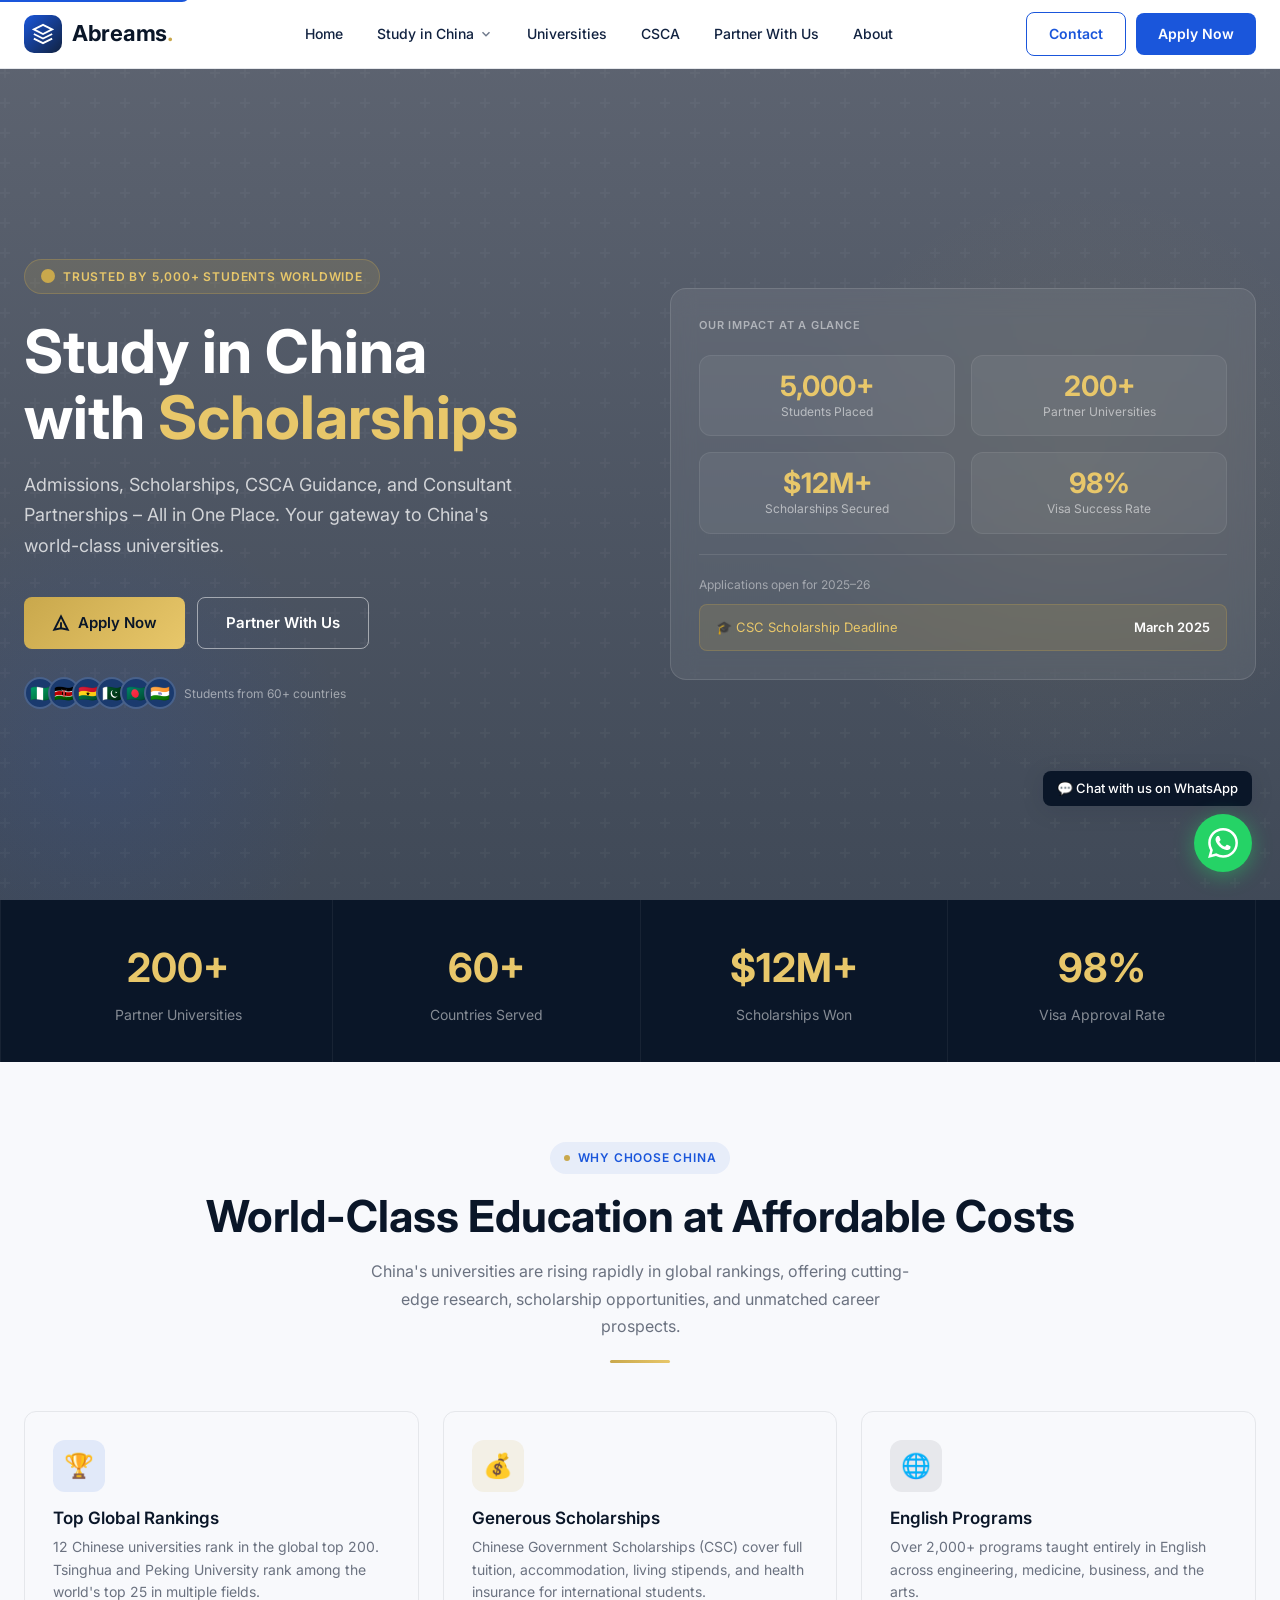
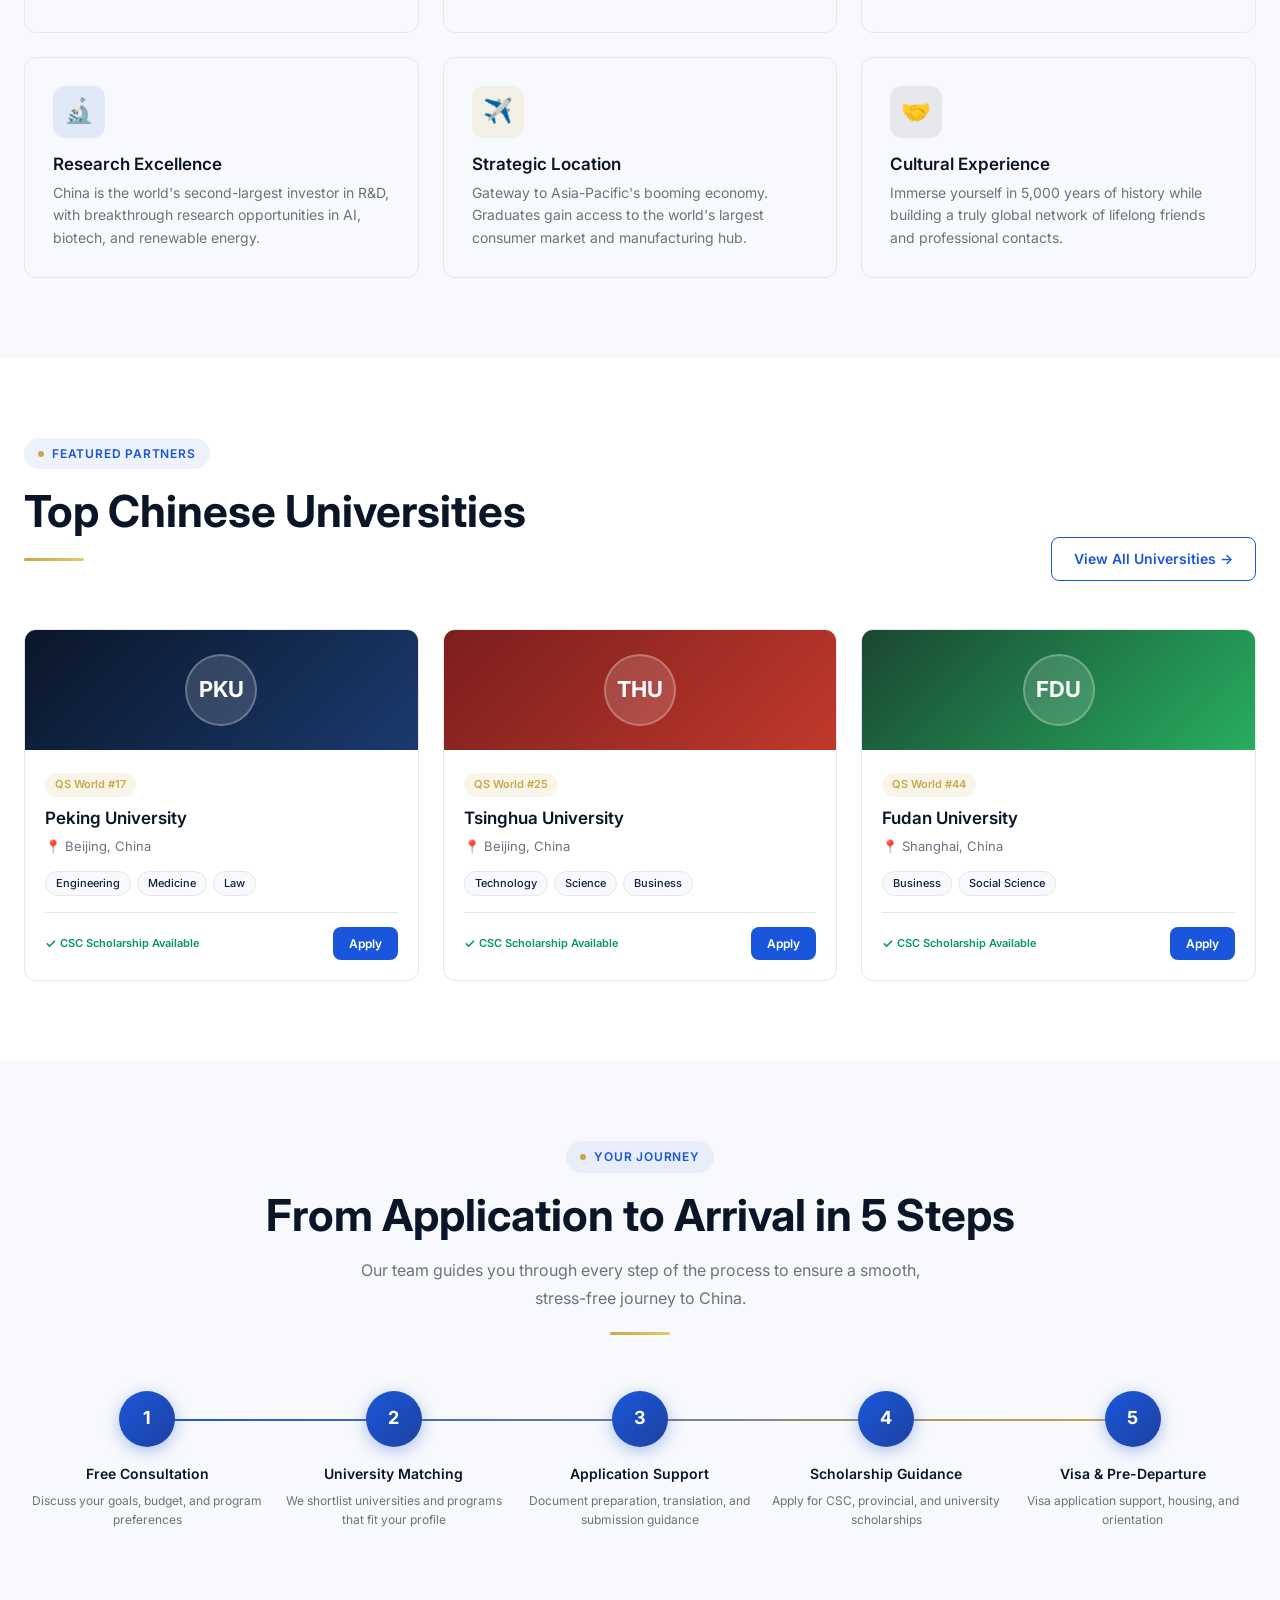
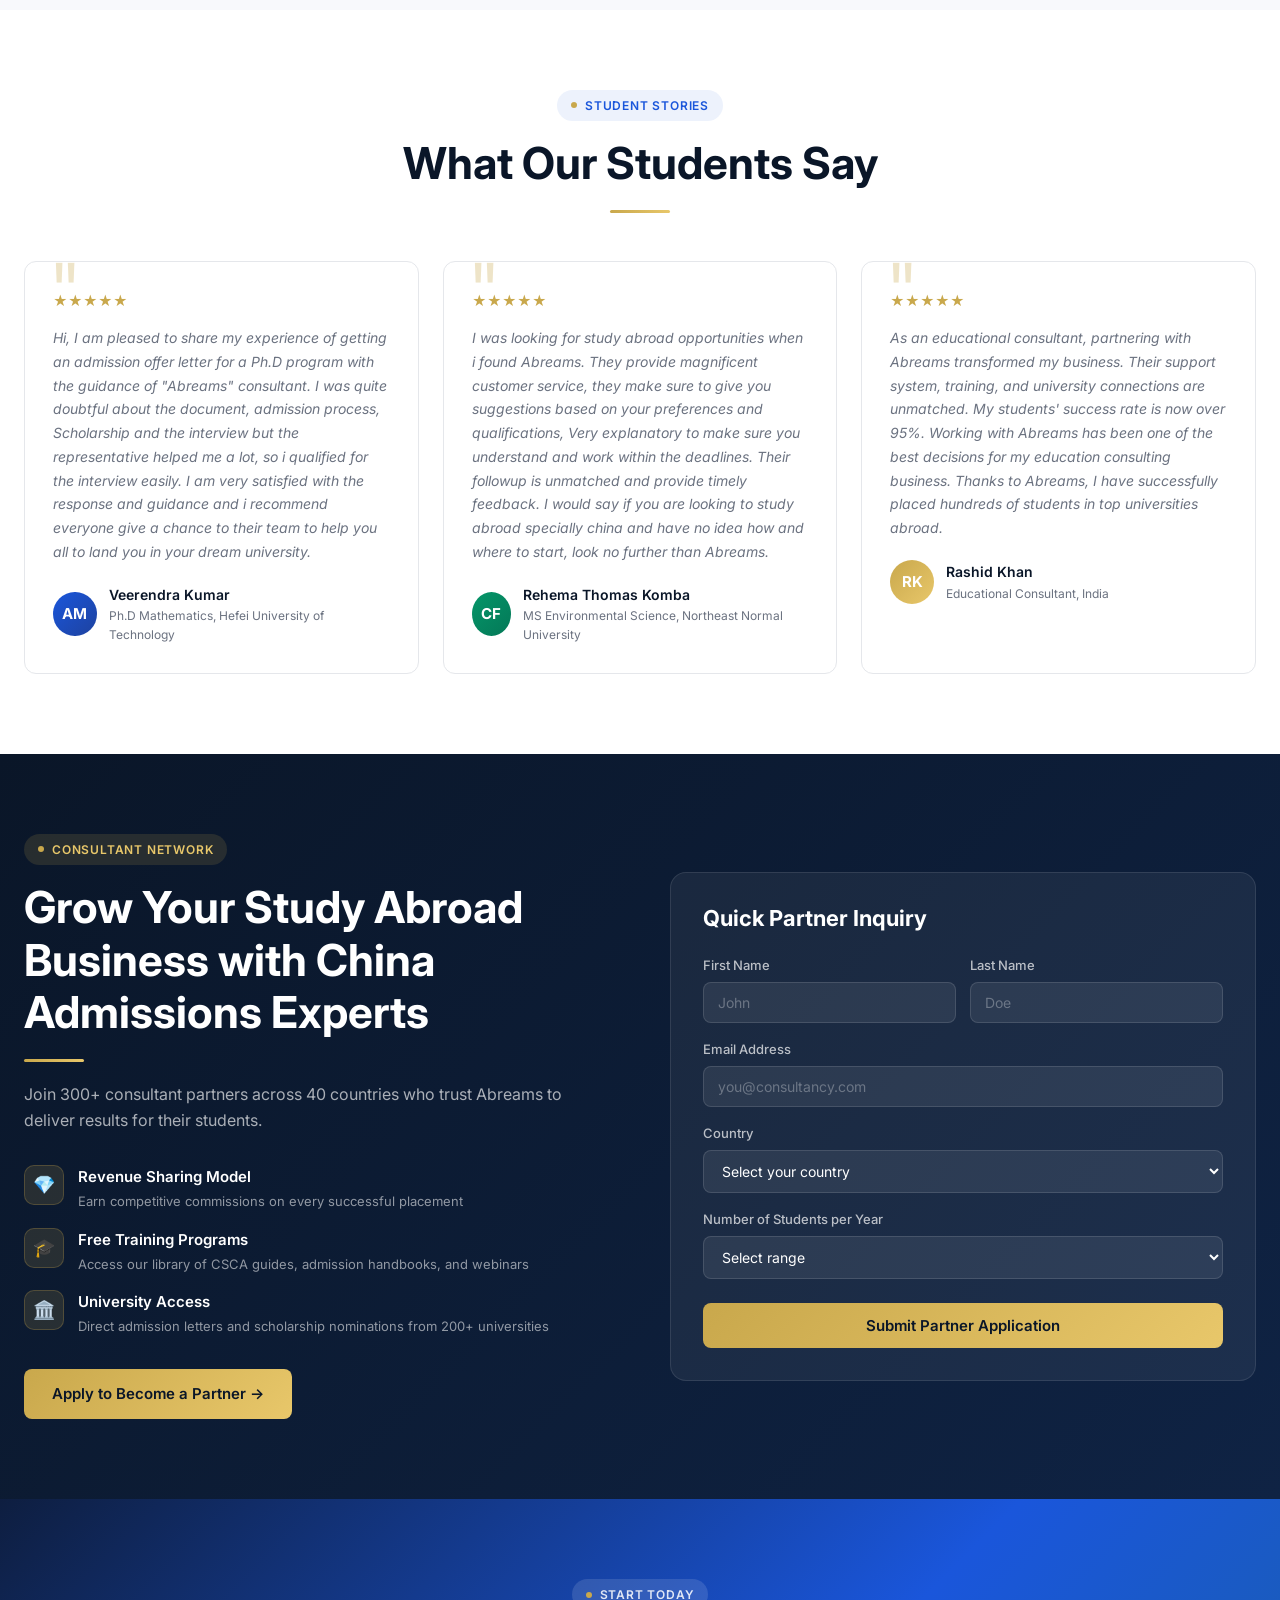
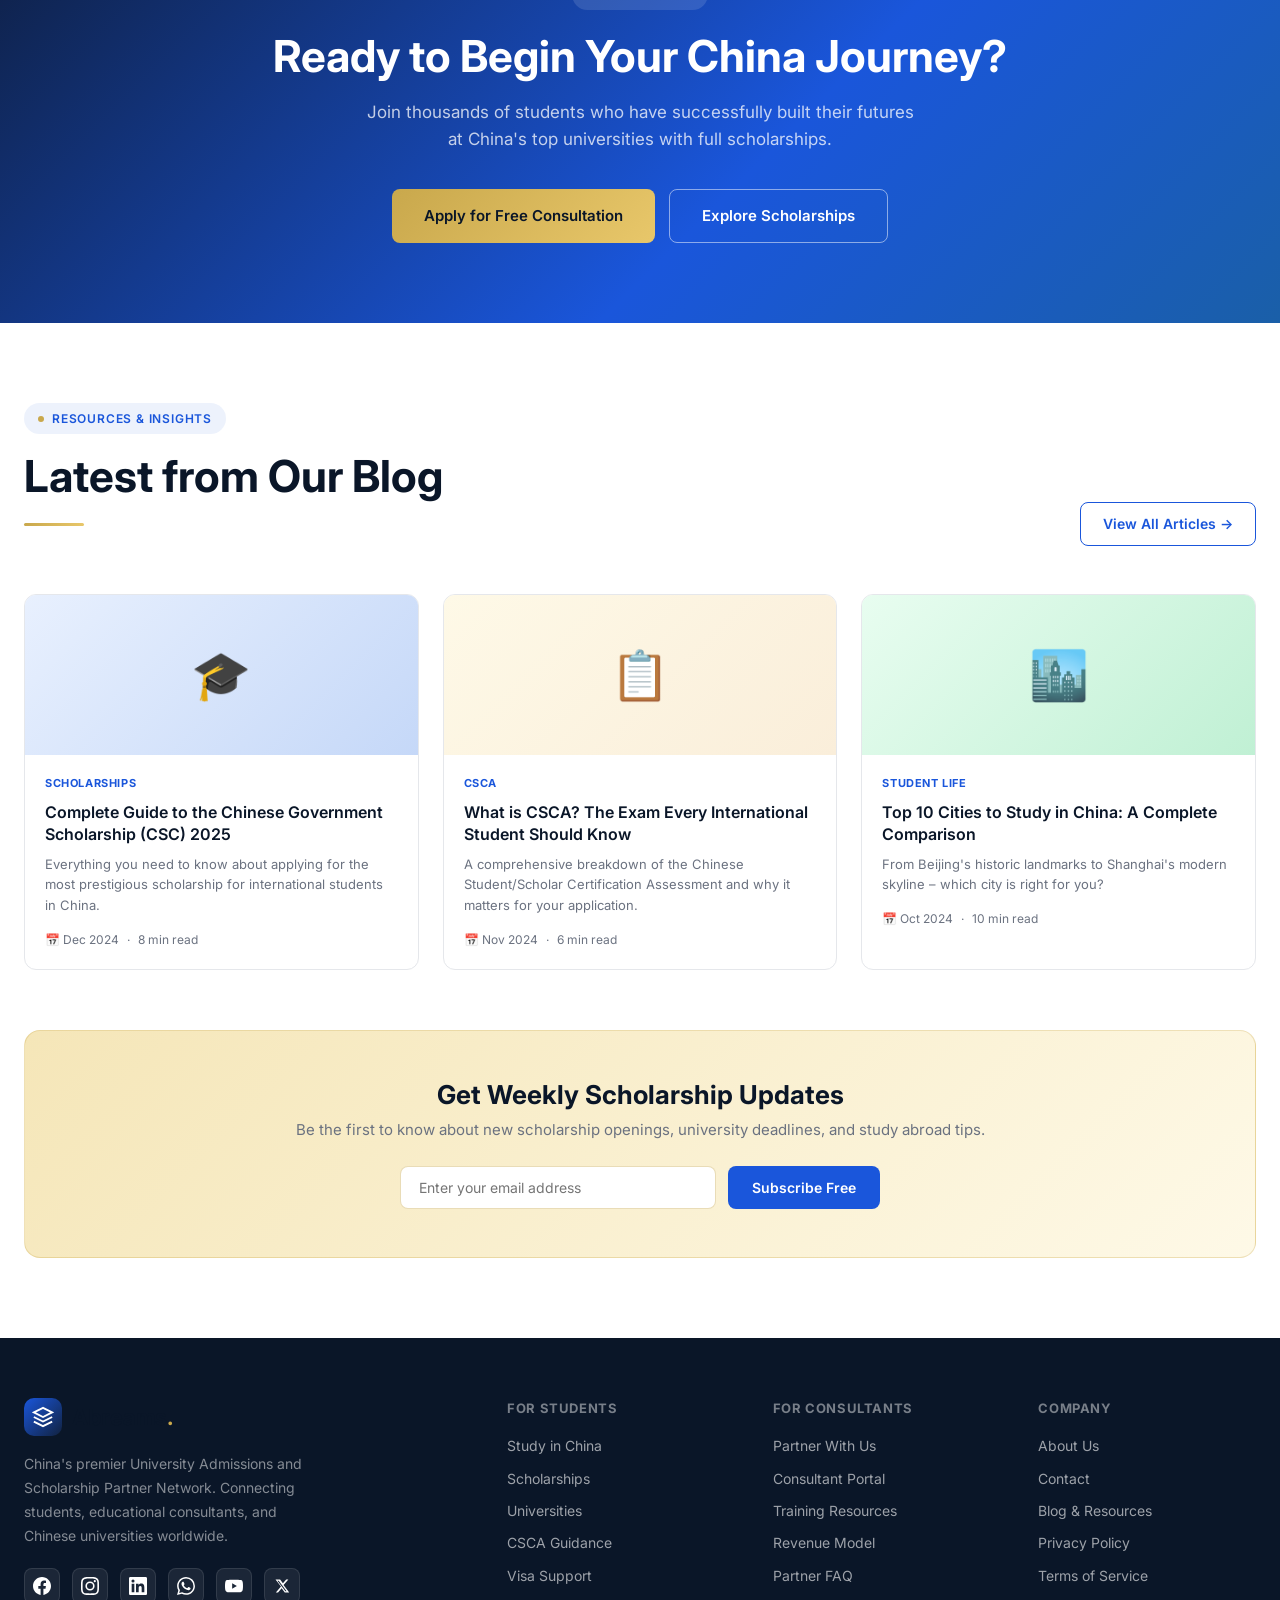
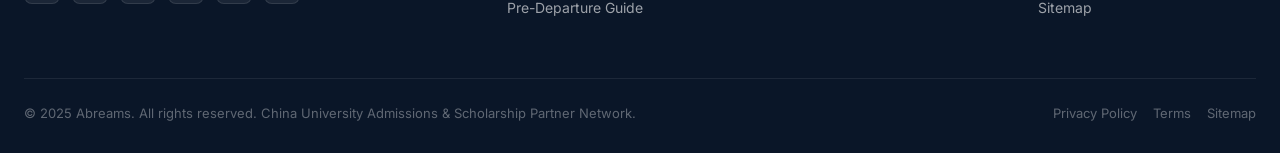
==== commit c7f4d7f6: "Update index.html.html" ====
--- a/index.html.html
+++ b/index.html.html
@@ -1,8 +1,8 @@
-
 <!DOCTYPE html>
 <html lang="en">
 <head>
 <meta charset="UTF-8"/>
+<meta name="theme-color" content="#0A1628"/>
 <meta name="viewport" content="width=device-width,initial-scale=1"/>
 <title>Abreams – China University Admissions & Scholarship Partner Network</title>
 <meta name="description" content="Abreams connects international students with China's top universities and scholarships. Admissions, CSCA guidance, visa support, and consultant partnerships – all in one place."/>
@@ -11,6 +11,10 @@
 <meta property="og:description" content="China University Admissions and Scholarship Partner Network connecting students, educational consultants, and Chinese universities."/>
 <meta property="og:type" content="website"/>
 <link rel="preconnect" href="https://fonts.googleapis.com"/>
+<link rel="preconnect" href="https://fonts.googleapis.com">
+<link rel="preconnect" href="https://fonts.gstatic.com" crossorigin>
+<link rel="dns-prefetch" href="https://logo.clearbit.com">
+<link rel="dns-prefetch" href="https://raw.githubusercontent.com">
 <link href="https://fonts.googleapis.com/css2?family=Inter:wght@300;400;500;600;700&display=swap" rel="stylesheet"/>
 <link rel="preconnect" href="https://fonts.gstatic.com" crossorigin/>
 
@@ -473,7 +477,8 @@
 <body>
 
 <!-- NAV -->
-<nav id="mainNav">
+<a href="#main-content" class="skip-link" style="position:absolute;top:-40px;left:0;background:var(--blue);color:#fff;padding:8px 16px;z-index:9999;border-radius:0 0 8px 0;font-weight:600;text-decoration:none;transition:top .2s" onfocus="this.style.top='0'" onblur="this.style.top='-40px'">Skip to main content</a>
+<nav id="mainNav" role="navigation" aria-label="Main navigation">
   <div class="nav-inner">
     <div class="nav-logo" onclick="showPage('home')" style="cursor:pointer">
       <div class="nav-logo-icon">
@@ -483,7 +488,7 @@
     </div>
     <div class="nav-links">
       <a href="#" onclick="showPage('home');return false">Home</a>
-      <div class="nav-dropdown" id="studyDropdown">
+      <div class="nav-dropdown" id="studyDropdown" role="navigation" aria-label="Study in China submenu">
         <a href="#" onclick="showPage('overview');return false" style="padding:8px 14px;border-radius:8px;font-size:14px;font-weight:500;color:var(--navy2)">
           Study in China
           <svg class="dd-arrow" viewBox="0 0 24 24" fill="none" stroke="currentColor" stroke-width="2.5"><polyline points="6 9 12 15 18 9"/></svg>
@@ -521,14 +526,14 @@
       <a href="#" class="btn btn-outline" onclick="showPage('contact');return false">Contact</a>
       <a href="#" class="btn btn-primary" onclick="showApplyModal();return false">Apply Now</a>
     </div>
-    <div class="hamburger" onclick="toggleMobileMenu()" id="hamburger">
+    <div class="hamburger" onclick="toggleMobileMenu()" aria-label="Toggle mobile menu" aria-controls="mobileMenu" aria-expanded="false" id="hamburger">
       <span></span><span></span><span></span>
     </div>
   </div>
 </nav>
 
 <!-- MOBILE MENU -->
-<div class="mobile-menu" id="mobileMenu">
+<div class="mobile-menu" id="mobileMenu" role="menu" aria-label="Mobile navigation">
   <a href="#" onclick="showPage('home');closeMobileMenu();return false">🏠 Home</a>
   <div>
     <div class="mob-dd-toggle" onclick="toggleMobStudyDD(this)">
@@ -552,7 +557,7 @@
 </div>
 
 <!-- ═══════════════════════════════════════════ HOME PAGE ═══ -->
-<div id="page-home" class="page active">
+<main id="main-content"><div id="page-home" class="page active">
 
   <!-- HERO -->
   <section class="hero">
@@ -1559,12 +1564,12 @@
           <!-- Search -->
           <div>
             <label style="font-size:12px;font-weight:600;color:var(--gray);letter-spacing:.4px;text-transform:uppercase;display:block;margin-bottom:8px">Search University</label>
-            <input type="text" id="uniSearch" oninput="filterUnis()" placeholder="🔍  e.g. Peking, Tsinghua…" style="width:100%;padding:10px 14px;border:1px solid var(--gray2);border-radius:10px;font-size:14px;color:var(--navy);outline:none;box-sizing:border-box" onfocus="this.style.borderColor='var(--blue)'" onblur="this.style.borderColor='var(--gray2)'"/>
+            <input type="text" id="uniSearch" aria-label="Search universities" oninput="filterUnis()" placeholder="🔍  e.g. Peking, Tsinghua…" style="width:100%;padding:10px 14px;border:1px solid var(--gray2);border-radius:10px;font-size:14px;color:var(--navy);outline:none;box-sizing:border-box" onfocus="this.style.borderColor='var(--blue)'" onblur="this.style.borderColor='var(--gray2)'"/>
           </div>
           <!-- Level of Study -->
           <div>
             <label style="font-size:12px;font-weight:600;color:var(--gray);letter-spacing:.4px;text-transform:uppercase;display:block;margin-bottom:8px">Level of Study</label>
-            <select id="uniLevel" onchange="filterUnis()" style="width:100%;padding:10px 14px;border:1px solid var(--gray2);border-radius:10px;font-size:14px;color:var(--navy);outline:none;background:#fff;cursor:pointer">
+            <select id="uniLevel" aria-label="Filter by level of study" onchange="filterUnis()" style="width:100%;padding:10px 14px;border:1px solid var(--gray2);border-radius:10px;font-size:14px;color:var(--navy);outline:none;background:#fff;cursor:pointer">
               <option value="">All Levels</option>
               <option value="bachelor">🎓 Bachelor</option>
               <option value="master">📚 Master</option>
@@ -1575,7 +1580,7 @@
           <!-- Stream -->
           <div>
             <label style="font-size:12px;font-weight:600;color:var(--gray);letter-spacing:.4px;text-transform:uppercase;display:block;margin-bottom:8px">Stream</label>
-            <select id="uniStream" onchange="filterUnis()" style="width:100%;padding:10px 14px;border:1px solid var(--gray2);border-radius:10px;font-size:14px;color:var(--navy);outline:none;background:#fff;cursor:pointer">
+            <select id="uniStream" aria-label="Filter by stream" onchange="filterUnis()" style="width:100%;padding:10px 14px;border:1px solid var(--gray2);border-radius:10px;font-size:14px;color:var(--navy);outline:none;background:#fff;cursor:pointer">
               <option value="">All Streams</option>
               <option value="engineering">⚙️ Engineering</option>
               <option value="medicine">⚕️ Medicine / MBBS</option>
@@ -1589,7 +1594,7 @@
           <!-- Duration -->
           <div>
             <label style="font-size:12px;font-weight:600;color:var(--gray);letter-spacing:.4px;text-transform:uppercase;display:block;margin-bottom:8px">Duration</label>
-            <select id="uniDuration" onchange="filterUnis()" style="width:100%;padding:10px 14px;border:1px solid var(--gray2);border-radius:10px;font-size:14px;color:var(--navy);outline:none;background:#fff;cursor:pointer">
+            <select id="uniDuration" aria-label="Filter by duration" onchange="filterUnis()" style="width:100%;padding:10px 14px;border:1px solid var(--gray2);border-radius:10px;font-size:14px;color:var(--navy);outline:none;background:#fff;cursor:pointer">
               <option value="">Any Duration</option>
               <option value="4">4 Years</option>
               <option value="5">5 Years</option>
@@ -1602,7 +1607,7 @@
       </div>
       <!-- Results count -->
       <div style="display:flex;align-items:center;justify-content:space-between;margin-bottom:20px">
-        <div id="uniCount" style="font-size:14px;color:var(--gray)">Showing <strong id="uniCountNum" style="color:var(--navy)">all</strong> universities</div>
+        <div id="uniCount" aria-live="polite" aria-atomic="true" style="font-size:14px;color:var(--gray)">Showing <strong id="uniCountNum" style="color:var(--navy)">all</strong> universities</div>
 
       </div>
       <!-- QS RANKED LIST -->
@@ -1921,7 +1926,7 @@
           <div class="uni-row-cell"><span class="uri-pill green">✓ Fujian Govt</span><button class="uni-apply-btn" onclick="showApplyModal()">Apply →</button></div>
         </div>
 
-        <div class="uni-row" data-name="Zhengzhou University" data-tags="medical scholarship medicine business engineering project211" data-level="bachelor master" data-stream="medicine engineering" data-duration="4 6">
+        <div class="uni-row" data-name="Zhengzhou University" data-tags="medical scholarship mbbs bds pharmacy project211" data-level="bachelor master phd" data-stream="medicine engineering" data-duration="6">
           <div class="uni-row-rank">21</div>
           <div class="uni-row-main">
             <div class="uni-row-logo" style="font-size:10px">ZZU</div>
@@ -1930,9 +1935,9 @@
               <div class="uni-row-meta">📍 Zhengzhou &nbsp;·&nbsp; <span class="uni-row-qs">Project 211</span></div>
             </div>
           </div>
-          <div class="uni-row-cell"><span class="uri-pill blue">Bachelor</span><span class="uri-pill blue">Master</span></div>
-          <div class="uni-row-cell"><span class="uri-pill gray">Medicine</span><span class="uri-pill gray">Engineering</span></div>
-          <div class="uni-row-cell"><span class="uri-pill navy">4-6 Yrs</span></div>
+          <div class="uni-row-cell"><span class="uri-pill blue">Bachelor</span><span class="uri-pill blue">Master</span><span class="uri-pill blue">PhD</span></div>
+          <div class="uni-row-cell"><span class="uri-pill gray">MBBS</span><span class="uri-pill gray">BDS</span><span class="uri-pill gray">Pharmacy</span></div>
+          <div class="uni-row-cell"><span class="uri-pill navy">6 Yrs</span></div>
           <div class="uni-row-cell"><span class="uri-pill green">✓ Henan Govt</span><button class="uni-apply-btn" onclick="showApplyModal()">Apply →</button></div>
         </div>
 
@@ -2116,7 +2121,7 @@
         <!-- ── MBA UNIVERSITIES ── -->
         <div class="uni-row" data-name="Ningbo University" data-tags="scholarship english" data-level="master" data-stream="business" data-duration="2">
           <div class="uni-row-rank">34</div>
-          <div class="uni-row-main"><div class="uni-row-logo"><img src="https://logo.clearbit.com/nbu.edu.cn" alt="NBU" onerror="this.parentNode.textContent='NBU'"></div><div><div class="uni-row-name" onclick="openUniModal('Ningbo University',{})" style="cursor:pointer;border-bottom:1px dashed var(--blue);display:inline-block;transition:color .2s" onmouseover="this.style.color='var(--blue)'" onmouseout="this.style.color=''">Ningbo University</div><div class="uni-row-meta">📍 Ningbo, Zhejiang</div></div></div>
+          <div class="uni-row-main"><div class="uni-row-logo"><img loading="lazy" src="https://logo.clearbit.com/nbu.edu.cn" alt="NBU" onerror="this.parentNode.textContent='NBU'"></div><div><div class="uni-row-name" onclick="openUniModal('Ningbo University',{})" style="cursor:pointer;border-bottom:1px dashed var(--blue);display:inline-block;transition:color .2s" onmouseover="this.style.color='var(--blue)'" onmouseout="this.style.color=''">Ningbo University</div><div class="uni-row-meta">📍 Ningbo, Zhejiang</div></div></div>
           <div class="uni-row-cell"><span class="uri-pill blue">Master</span></div>
           <div class="uni-row-cell"><span class="uri-pill gray">Business</span><span class="uri-pill gray">MBA</span></div>
           <div class="uni-row-cell"><span class="uri-pill navy">2 Yrs</span></div>
@@ -2125,7 +2130,7 @@
 
         <div class="uni-row" data-name="Zhejiang Normal University" data-tags="scholarship english" data-level="master" data-stream="business" data-duration="2">
           <div class="uni-row-rank">35</div>
-          <div class="uni-row-main"><div class="uni-row-logo"><img src="https://logo.clearbit.com/zjnu.edu.cn" alt="ZJNU" onerror="this.parentNode.textContent='ZJNU'"></div><div><div class="uni-row-name" onclick="openUniModal('Zhejiang Normal University',{})" style="cursor:pointer;border-bottom:1px dashed var(--blue);display:inline-block;transition:color .2s" onmouseover="this.style.color='var(--blue)'" onmouseout="this.style.color=''">Zhejiang Normal University</div><div class="uni-row-meta">📍 Jinhua, Zhejiang</div></div></div>
+          <div class="uni-row-main"><div class="uni-row-logo"><img loading="lazy" src="https://logo.clearbit.com/zjnu.edu.cn" alt="ZJNU" onerror="this.parentNode.textContent='ZJNU'"></div><div><div class="uni-row-name" onclick="openUniModal('Zhejiang Normal University',{})" style="cursor:pointer;border-bottom:1px dashed var(--blue);display:inline-block;transition:color .2s" onmouseover="this.style.color='var(--blue)'" onmouseout="this.style.color=''">Zhejiang Normal University</div><div class="uni-row-meta">📍 Jinhua, Zhejiang</div></div></div>
           <div class="uni-row-cell"><span class="uri-pill blue">Master</span></div>
           <div class="uni-row-cell"><span class="uri-pill gray">Business</span><span class="uri-pill gray">MBA</span></div>
           <div class="uni-row-cell"><span class="uri-pill navy">2 Yrs</span></div>
@@ -2134,7 +2139,7 @@
 
         <div class="uni-row" data-name="Chongqing University" data-tags="scholarship english" data-level="master" data-stream="business engineering" data-duration="2">
           <div class="uni-row-rank">36</div>
-          <div class="uni-row-main"><div class="uni-row-logo"><img src="https://logo.clearbit.com/cqu.edu.cn" alt="CQU" onerror="this.parentNode.textContent='CQU'"></div><div><div class="uni-row-name" onclick="openUniModal('Chongqing University',{})" style="cursor:pointer;border-bottom:1px dashed var(--blue);display:inline-block;transition:color .2s" onmouseover="this.style.color='var(--blue)'" onmouseout="this.style.color=''">Chongqing University</div><div class="uni-row-meta">📍 Chongqing · Project 985</div></div></div>
+          <div class="uni-row-main"><div class="uni-row-logo"><img loading="lazy" src="https://logo.clearbit.com/cqu.edu.cn" alt="CQU" onerror="this.parentNode.textContent='CQU'"></div><div><div class="uni-row-name" onclick="openUniModal('Chongqing University',{})" style="cursor:pointer;border-bottom:1px dashed var(--blue);display:inline-block;transition:color .2s" onmouseover="this.style.color='var(--blue)'" onmouseout="this.style.color=''">Chongqing University</div><div class="uni-row-meta">📍 Chongqing · Project 985</div></div></div>
           <div class="uni-row-cell"><span class="uri-pill blue">Master</span></div>
           <div class="uni-row-cell"><span class="uri-pill gray">Business</span><span class="uri-pill gray">MBA</span></div>
           <div class="uni-row-cell"><span class="uri-pill navy">2 Yrs</span></div>
@@ -2143,7 +2148,7 @@
 
         <div class="uni-row" data-name="Tianjin University" data-tags="scholarship english" data-level="master" data-stream="business engineering" data-duration="2">
           <div class="uni-row-rank">37</div>
-          <div class="uni-row-main"><div class="uni-row-logo"><img src="https://logo.clearbit.com/tju.edu.cn" alt="TJU" onerror="this.parentNode.textContent='TJU'"></div><div><div class="uni-row-name" onclick="openUniModal('Tianjin University',{})" style="cursor:pointer;border-bottom:1px dashed var(--blue);display:inline-block;transition:color .2s" onmouseover="this.style.color='var(--blue)'" onmouseout="this.style.color=''">Tianjin University</div><div class="uni-row-meta">📍 Tianjin · Project 985</div></div></div>
+          <div class="uni-row-main"><div class="uni-row-logo"><img loading="lazy" src="https://logo.clearbit.com/tju.edu.cn" alt="TJU" onerror="this.parentNode.textContent='TJU'"></div><div><div class="uni-row-name" onclick="openUniModal('Tianjin University',{})" style="cursor:pointer;border-bottom:1px dashed var(--blue);display:inline-block;transition:color .2s" onmouseover="this.style.color='var(--blue)'" onmouseout="this.style.color=''">Tianjin University</div><div class="uni-row-meta">📍 Tianjin · Project 985</div></div></div>
           <div class="uni-row-cell"><span class="uri-pill blue">Master</span></div>
           <div class="uni-row-cell"><span class="uri-pill gray">Business</span><span class="uri-pill gray">MBA</span></div>
           <div class="uni-row-cell"><span class="uri-pill navy">2 Yrs</span></div>
@@ -2152,7 +2157,7 @@
 
         <div class="uni-row" data-name="Shanghai University of Finance and Economics" data-tags="english" data-level="master" data-stream="business" data-duration="2">
           <div class="uni-row-rank">38</div>
-          <div class="uni-row-main"><div class="uni-row-logo"><img src="https://logo.clearbit.com/sufe.edu.cn" alt="SUFE" onerror="this.parentNode.textContent='SUFE'"></div><div><div class="uni-row-name" onclick="openUniModal('Shanghai Univ. of Finance & Economics',{})" style="cursor:pointer;border-bottom:1px dashed var(--blue);display:inline-block;transition:color .2s" onmouseover="this.style.color='var(--blue)'" onmouseout="this.style.color=''">Shanghai Univ. of Finance & Economics</div><div class="uni-row-meta">📍 Shanghai</div></div></div>
+          <div class="uni-row-main"><div class="uni-row-logo"><img loading="lazy" src="https://logo.clearbit.com/sufe.edu.cn" alt="SUFE" onerror="this.parentNode.textContent='SUFE'"></div><div><div class="uni-row-name" onclick="openUniModal('Shanghai Univ. of Finance & Economics',{})" style="cursor:pointer;border-bottom:1px dashed var(--blue);display:inline-block;transition:color .2s" onmouseover="this.style.color='var(--blue)'" onmouseout="this.style.color=''">Shanghai Univ. of Finance & Economics</div><div class="uni-row-meta">📍 Shanghai</div></div></div>
           <div class="uni-row-cell"><span class="uri-pill blue">Master</span></div>
           <div class="uni-row-cell"><span class="uri-pill gray">Business</span><span class="uri-pill gray">MBA</span><span class="uri-pill gray">Finance</span></div>
           <div class="uni-row-cell"><span class="uri-pill navy">2 Yrs</span></div>
@@ -2161,7 +2166,7 @@
 
         <div class="uni-row" data-name="Tongji University" data-tags="scholarship english" data-level="master" data-stream="business engineering" data-duration="2">
           <div class="uni-row-rank">39</div>
-          <div class="uni-row-main"><div class="uni-row-logo"><img src="https://logo.clearbit.com/tongji.edu.cn" alt="TJU" onerror="this.parentNode.textContent='TJU'"></div><div><div class="uni-row-name" onclick="openUniModal('Tongji University',{})" style="cursor:pointer;border-bottom:1px dashed var(--blue);display:inline-block;transition:color .2s" onmouseover="this.style.color='var(--blue)'" onmouseout="this.style.color=''">Tongji University</div><div class="uni-row-meta">📍 Shanghai · Project 985</div></div></div>
+          <div class="uni-row-main"><div class="uni-row-logo"><img loading="lazy" src="https://logo.clearbit.com/tongji.edu.cn" alt="TJU" onerror="this.parentNode.textContent='TJU'"></div><div><div class="uni-row-name" onclick="openUniModal('Tongji University',{})" style="cursor:pointer;border-bottom:1px dashed var(--blue);display:inline-block;transition:color .2s" onmouseover="this.style.color='var(--blue)'" onmouseout="this.style.color=''">Tongji University</div><div class="uni-row-meta">📍 Shanghai · Project 985</div></div></div>
           <div class="uni-row-cell"><span class="uri-pill blue">Master</span></div>
           <div class="uni-row-cell"><span class="uri-pill gray">Business</span><span class="uri-pill gray">MBA</span><span class="uri-pill gray">Engineering</span></div>
           <div class="uni-row-cell"><span class="uri-pill navy">2 Yrs</span></div>
@@ -2170,7 +2175,7 @@
 
         <div class="uni-row" data-name="Shanghai Jiao Tong University" data-tags="top scholarship english" data-level="bachelor master phd" data-stream="business engineering medicine" data-duration="2 4">
           <div class="uni-row-rank">40</div>
-          <div class="uni-row-main"><div class="uni-row-logo"><img src="https://logo.clearbit.com/sjtu.edu.cn" alt="SJTU" onerror="this.parentNode.textContent='SJTU'"></div><div><div class="uni-row-name" onclick="openUniModal('Shanghai Jiao Tong University',{})" style="cursor:pointer;border-bottom:1px dashed var(--blue);display:inline-block;transition:color .2s" onmouseover="this.style.color='var(--blue)'" onmouseout="this.style.color=''">Shanghai Jiao Tong University</div><div class="uni-row-meta">📍 Shanghai · QS #51 · Project 985</div></div></div>
+          <div class="uni-row-main"><div class="uni-row-logo"><img loading="lazy" src="https://logo.clearbit.com/sjtu.edu.cn" alt="SJTU" onerror="this.parentNode.textContent='SJTU'"></div><div><div class="uni-row-name" onclick="openUniModal('Shanghai Jiao Tong University',{})" style="cursor:pointer;border-bottom:1px dashed var(--blue);display:inline-block;transition:color .2s" onmouseover="this.style.color='var(--blue)'" onmouseout="this.style.color=''">Shanghai Jiao Tong University</div><div class="uni-row-meta">📍 Shanghai · QS #51 · Project 985</div></div></div>
           <div class="uni-row-cell"><span class="uri-pill blue">Bachelor</span><span class="uri-pill blue">Master</span><span class="uri-pill blue">PhD</span></div>
           <div class="uni-row-cell"><span class="uri-pill gray">Engineering</span><span class="uri-pill gray">Medicine</span><span class="uri-pill gray">MBA</span></div>
           <div class="uni-row-cell"><span class="uri-pill navy">2–4 Yrs</span></div>
@@ -2179,7 +2184,7 @@
 
         <div class="uni-row" data-name="Dalian Maritime University" data-tags="scholarship english" data-level="master" data-stream="business engineering" data-duration="2">
           <div class="uni-row-rank">41</div>
-          <div class="uni-row-main"><div class="uni-row-logo"><img src="https://logo.clearbit.com/dlmu.edu.cn" alt="DMU" onerror="this.parentNode.textContent='DMU'"></div><div><div class="uni-row-name" onclick="openUniModal('Dalian Maritime University',{})" style="cursor:pointer;border-bottom:1px dashed var(--blue);display:inline-block;transition:color .2s" onmouseover="this.style.color='var(--blue)'" onmouseout="this.style.color=''">Dalian Maritime University</div><div class="uni-row-meta">📍 Dalian, Liaoning</div></div></div>
+          <div class="uni-row-main"><div class="uni-row-logo"><img loading="lazy" src="https://logo.clearbit.com/dlmu.edu.cn" alt="DMU" onerror="this.parentNode.textContent='DMU'"></div><div><div class="uni-row-name" onclick="openUniModal('Dalian Maritime University',{})" style="cursor:pointer;border-bottom:1px dashed var(--blue);display:inline-block;transition:color .2s" onmouseover="this.style.color='var(--blue)'" onmouseout="this.style.color=''">Dalian Maritime University</div><div class="uni-row-meta">📍 Dalian, Liaoning</div></div></div>
           <div class="uni-row-cell"><span class="uri-pill blue">Master</span></div>
           <div class="uni-row-cell"><span class="uri-pill gray">Business</span><span class="uri-pill gray">MBA</span></div>
           <div class="uni-row-cell"><span class="uri-pill navy">2 Yrs</span></div>
@@ -2188,7 +2193,7 @@
 
         <div class="uni-row" data-name="Central China Normal University" data-tags="english" data-level="master" data-stream="business arts" data-duration="2">
           <div class="uni-row-rank">42</div>
-          <div class="uni-row-main"><div class="uni-row-logo"><img src="https://logo.clearbit.com/ccnu.edu.cn" alt="CCNU" onerror="this.parentNode.textContent='CCNU'"></div><div><div class="uni-row-name" onclick="openUniModal('Central China Normal University',{})" style="cursor:pointer;border-bottom:1px dashed var(--blue);display:inline-block;transition:color .2s" onmouseover="this.style.color='var(--blue)'" onmouseout="this.style.color=''">Central China Normal University</div><div class="uni-row-meta">📍 Wuhan, Hubei</div></div></div>
+          <div class="uni-row-main"><div class="uni-row-logo"><img loading="lazy" src="https://logo.clearbit.com/ccnu.edu.cn" alt="CCNU" onerror="this.parentNode.textContent='CCNU'"></div><div><div class="uni-row-name" onclick="openUniModal('Central China Normal University',{})" style="cursor:pointer;border-bottom:1px dashed var(--blue);display:inline-block;transition:color .2s" onmouseover="this.style.color='var(--blue)'" onmouseout="this.style.color=''">Central China Normal University</div><div class="uni-row-meta">📍 Wuhan, Hubei</div></div></div>
           <div class="uni-row-cell"><span class="uri-pill blue">Master</span></div>
           <div class="uni-row-cell"><span class="uri-pill gray">Business</span><span class="uri-pill gray">MBA</span></div>
           <div class="uni-row-cell"><span class="uri-pill navy">2 Yrs</span></div>
@@ -2197,7 +2202,7 @@
 
         <div class="uni-row" data-name="Wuhan Textile University" data-tags="scholarship english" data-level="master" data-stream="business" data-duration="2">
           <div class="uni-row-rank">43</div>
-          <div class="uni-row-main"><div class="uni-row-logo"><img src="https://logo.clearbit.com/wtu.edu.cn" alt="WTU" onerror="this.parentNode.textContent='WTU'"></div><div><div class="uni-row-name" onclick="openUniModal('Wuhan Textile University',{})" style="cursor:pointer;border-bottom:1px dashed var(--blue);display:inline-block;transition:color .2s" onmouseover="this.style.color='var(--blue)'" onmouseout="this.style.color=''">Wuhan Textile University</div><div class="uni-row-meta">📍 Wuhan, Hubei</div></div></div>
+          <div class="uni-row-main"><div class="uni-row-logo"><img loading="lazy" src="https://logo.clearbit.com/wtu.edu.cn" alt="WTU" onerror="this.parentNode.textContent='WTU'"></div><div><div class="uni-row-name" onclick="openUniModal('Wuhan Textile University',{})" style="cursor:pointer;border-bottom:1px dashed var(--blue);display:inline-block;transition:color .2s" onmouseover="this.style.color='var(--blue)'" onmouseout="this.style.color=''">Wuhan Textile University</div><div class="uni-row-meta">📍 Wuhan, Hubei</div></div></div>
           <div class="uni-row-cell"><span class="uri-pill blue">Master</span></div>
           <div class="uni-row-cell"><span class="uri-pill gray">Business</span><span class="uri-pill gray">MBA</span></div>
           <div class="uni-row-cell"><span class="uri-pill navy">2 Yrs</span></div>
@@ -2206,7 +2211,7 @@
 
         <div class="uni-row" data-name="Zhongnan University of Economics and Law" data-tags="scholarship english" data-level="master" data-stream="business" data-duration="2">
           <div class="uni-row-rank">44</div>
-          <div class="uni-row-main"><div class="uni-row-logo"><img src="https://logo.clearbit.com/zuel.edu.cn" alt="ZUEL" onerror="this.parentNode.textContent='ZUEL'"></div><div><div class="uni-row-name" onclick="openUniModal('Zhongnan Univ. of Economics & Law',{})" style="cursor:pointer;border-bottom:1px dashed var(--blue);display:inline-block;transition:color .2s" onmouseover="this.style.color='var(--blue)'" onmouseout="this.style.color=''">Zhongnan Univ. of Economics & Law</div><div class="uni-row-meta">📍 Wuhan, Hubei</div></div></div>
+          <div class="uni-row-main"><div class="uni-row-logo"><img loading="lazy" src="https://logo.clearbit.com/zuel.edu.cn" alt="ZUEL" onerror="this.parentNode.textContent='ZUEL'"></div><div><div class="uni-row-name" onclick="openUniModal('Zhongnan Univ. of Economics & Law',{})" style="cursor:pointer;border-bottom:1px dashed var(--blue);display:inline-block;transition:color .2s" onmouseover="this.style.color='var(--blue)'" onmouseout="this.style.color=''">Zhongnan Univ. of Economics & Law</div><div class="uni-row-meta">📍 Wuhan, Hubei</div></div></div>
           <div class="uni-row-cell"><span class="uri-pill blue">Master</span></div>
           <div class="uni-row-cell"><span class="uri-pill gray">Business</span><span class="uri-pill gray">MBA</span><span class="uri-pill gray">Law</span></div>
           <div class="uni-row-cell"><span class="uri-pill navy">2 Yrs</span></div>
@@ -2215,7 +2220,7 @@
 
         <div class="uni-row" data-name="South China University of Technology" data-tags="scholarship english" data-level="master" data-stream="business engineering" data-duration="2">
           <div class="uni-row-rank">45</div>
-          <div class="uni-row-main"><div class="uni-row-logo"><img src="https://logo.clearbit.com/scut.edu.cn" alt="SCUT" onerror="this.parentNode.textContent='SCUT'"></div><div><div class="uni-row-name" onclick="openUniModal('South China Univ. of Technology',{})" style="cursor:pointer;border-bottom:1px dashed var(--blue);display:inline-block;transition:color .2s" onmouseover="this.style.color='var(--blue)'" onmouseout="this.style.color=''">South China Univ. of Technology</div><div class="uni-row-meta">📍 Guangzhou · Project 985</div></div></div>
+          <div class="uni-row-main"><div class="uni-row-logo"><img loading="lazy" src="https://logo.clearbit.com/scut.edu.cn" alt="SCUT" onerror="this.parentNode.textContent='SCUT'"></div><div><div class="uni-row-name" onclick="openUniModal('South China Univ. of Technology',{})" style="cursor:pointer;border-bottom:1px dashed var(--blue);display:inline-block;transition:color .2s" onmouseover="this.style.color='var(--blue)'" onmouseout="this.style.color=''">South China Univ. of Technology</div><div class="uni-row-meta">📍 Guangzhou · Project 985</div></div></div>
           <div class="uni-row-cell"><span class="uri-pill blue">Master</span></div>
           <div class="uni-row-cell"><span class="uri-pill gray">Business</span><span class="uri-pill gray">MBA</span><span class="uri-pill gray">Engineering</span></div>
           <div class="uni-row-cell"><span class="uri-pill navy">2 Yrs</span></div>
@@ -2224,7 +2229,7 @@
 
         <div class="uni-row" data-name="North China University of Technology" data-tags="scholarship english" data-level="master" data-stream="business engineering" data-duration="2">
           <div class="uni-row-rank">46</div>
-          <div class="uni-row-main"><div class="uni-row-logo"><img src="https://logo.clearbit.com/ncut.edu.cn" alt="NCUT" onerror="this.parentNode.textContent='NCUT'"></div><div><div class="uni-row-name" onclick="openUniModal('North China Univ. of Technology',{})" style="cursor:pointer;border-bottom:1px dashed var(--blue);display:inline-block;transition:color .2s" onmouseover="this.style.color='var(--blue)'" onmouseout="this.style.color=''">North China Univ. of Technology</div><div class="uni-row-meta">📍 Beijing</div></div></div>
+          <div class="uni-row-main"><div class="uni-row-logo"><img loading="lazy" src="https://logo.clearbit.com/ncut.edu.cn" alt="NCUT" onerror="this.parentNode.textContent='NCUT'"></div><div><div class="uni-row-name" onclick="openUniModal('North China Univ. of Technology',{})" style="cursor:pointer;border-bottom:1px dashed var(--blue);display:inline-block;transition:color .2s" onmouseover="this.style.color='var(--blue)'" onmouseout="this.style.color=''">North China Univ. of Technology</div><div class="uni-row-meta">📍 Beijing</div></div></div>
           <div class="uni-row-cell"><span class="uri-pill blue">Master</span></div>
           <div class="uni-row-cell"><span class="uri-pill gray">Business</span><span class="uri-pill gray">MBA</span></div>
           <div class="uni-row-cell"><span class="uri-pill navy">2 Yrs</span></div>
@@ -2233,7 +2238,7 @@
 
         <div class="uni-row" data-name="Beijing Technology and Business University" data-tags="scholarship english" data-level="master" data-stream="business" data-duration="2">
           <div class="uni-row-rank">47</div>
-          <div class="uni-row-main"><div class="uni-row-logo"><img src="https://logo.clearbit.com/btbu.edu.cn" alt="BTBU" onerror="this.parentNode.textContent='BTBU'"></div><div><div class="uni-row-name" onclick="openUniModal('Beijing Technology & Business Univ.',{})" style="cursor:pointer;border-bottom:1px dashed var(--blue);display:inline-block;transition:color .2s" onmouseover="this.style.color='var(--blue)'" onmouseout="this.style.color=''">Beijing Technology & Business Univ.</div><div class="uni-row-meta">📍 Beijing</div></div></div>
+          <div class="uni-row-main"><div class="uni-row-logo"><img loading="lazy" src="https://logo.clearbit.com/btbu.edu.cn" alt="BTBU" onerror="this.parentNode.textContent='BTBU'"></div><div><div class="uni-row-name" onclick="openUniModal('Beijing Technology & Business Univ.',{})" style="cursor:pointer;border-bottom:1px dashed var(--blue);display:inline-block;transition:color .2s" onmouseover="this.style.color='var(--blue)'" onmouseout="this.style.color=''">Beijing Technology & Business Univ.</div><div class="uni-row-meta">📍 Beijing</div></div></div>
           <div class="uni-row-cell"><span class="uri-pill blue">Master</span></div>
           <div class="uni-row-cell"><span class="uri-pill gray">Business</span><span class="uri-pill gray">MBA</span></div>
           <div class="uni-row-cell"><span class="uri-pill navy">2 Yrs</span></div>
@@ -2242,7 +2247,7 @@
 
         <div class="uni-row" data-name="Renmin University of China" data-tags="english" data-level="master" data-stream="business" data-duration="2">
           <div class="uni-row-rank">48</div>
-          <div class="uni-row-main"><div class="uni-row-logo"><img src="https://logo.clearbit.com/ruc.edu.cn" alt="RUC" onerror="this.parentNode.textContent='RUC'"></div><div><div class="uni-row-name" onclick="openUniModal('Renmin University of China',{})" style="cursor:pointer;border-bottom:1px dashed var(--blue);display:inline-block;transition:color .2s" onmouseover="this.style.color='var(--blue)'" onmouseout="this.style.color=''">Renmin University of China</div><div class="uni-row-meta">📍 Beijing · Project 985</div></div></div>
+          <div class="uni-row-main"><div class="uni-row-logo"><img loading="lazy" src="https://logo.clearbit.com/ruc.edu.cn" alt="RUC" onerror="this.parentNode.textContent='RUC'"></div><div><div class="uni-row-name" onclick="openUniModal('Renmin University of China',{})" style="cursor:pointer;border-bottom:1px dashed var(--blue);display:inline-block;transition:color .2s" onmouseover="this.style.color='var(--blue)'" onmouseout="this.style.color=''">Renmin University of China</div><div class="uni-row-meta">📍 Beijing · Project 985</div></div></div>
           <div class="uni-row-cell"><span class="uri-pill blue">Master</span></div>
           <div class="uni-row-cell"><span class="uri-pill gray">Business</span><span class="uri-pill gray">MBA</span><span class="uri-pill gray">Economics</span></div>
           <div class="uni-row-cell"><span class="uri-pill navy">2 Yrs</span></div>
@@ -2251,25 +2256,25 @@
 
         <div class="uni-row" data-name="Beijing Institute of Technology" data-tags="scholarship english" data-level="master" data-stream="business engineering" data-duration="2">
           <div class="uni-row-rank">49</div>
-          <div class="uni-row-main"><div class="uni-row-logo"><img src="https://logo.clearbit.com/bit.edu.cn" alt="BIT" onerror="this.parentNode.textContent='BIT'"></div><div><div class="uni-row-name" onclick="openUniModal('Beijing Institute of Technology',{})" style="cursor:pointer;border-bottom:1px dashed var(--blue);display:inline-block;transition:color .2s" onmouseover="this.style.color='var(--blue)'" onmouseout="this.style.color=''">Beijing Institute of Technology</div><div class="uni-row-meta">📍 Beijing · Project 985</div></div></div>
+          <div class="uni-row-main"><div class="uni-row-logo"><img loading="lazy" src="https://logo.clearbit.com/bit.edu.cn" alt="BIT" onerror="this.parentNode.textContent='BIT'"></div><div><div class="uni-row-name" onclick="openUniModal('Beijing Institute of Technology',{})" style="cursor:pointer;border-bottom:1px dashed var(--blue);display:inline-block;transition:color .2s" onmouseover="this.style.color='var(--blue)'" onmouseout="this.style.color=''">Beijing Institute of Technology</div><div class="uni-row-meta">📍 Beijing · Project 985</div></div></div>
           <div class="uni-row-cell"><span class="uri-pill blue">Master</span></div>
           <div class="uni-row-cell"><span class="uri-pill gray">Business</span><span class="uri-pill gray">MBA</span><span class="uri-pill gray">Engineering</span></div>
           <div class="uni-row-cell"><span class="uri-pill navy">2 Yrs</span></div>
           <div class="uni-row-cell"><span class="uri-pill green">✓ Beijing Govt</span><button class="uni-apply-btn" onclick="showApplyModal()">Apply →</button></div>
         </div>
 
-        <div class="uni-row" data-name="Beijing Jiaotong University" data-tags="scholarship english" data-level="bachelor master" data-stream="business arts engineering" data-duration="2">
+        <div class="uni-row" data-name="Beijing Jiaotong University" data-tags="scholarship english" data-level="master" data-stream="business engineering" data-duration="2">
           <div class="uni-row-rank">50</div>
-          <div class="uni-row-main"><div class="uni-row-logo"><img src="https://logo.clearbit.com/bjtu.edu.cn" alt="BJTU" onerror="this.parentNode.textContent='BJTU'"></div><div><div class="uni-row-name" onclick="openUniModal('Beijing Jiaotong University',{})" style="cursor:pointer;border-bottom:1px dashed var(--blue);display:inline-block;transition:color .2s" onmouseover="this.style.color='var(--blue)'" onmouseout="this.style.color=''">Beijing Jiaotong University</div><div class="uni-row-meta">📍 Beijing · Project 211</div></div></div>
-          <div class="uni-row-cell"><span class="uri-pill blue">Bachelor</span><span class="uri-pill blue">Master</span></div>
-          <div class="uni-row-cell"><span class="uri-pill gray">Business</span><span class="uri-pill gray">Arts</span><span class="uri-pill gray">Engineering</span></div>
-          <div class="uni-row-cell"><span class="uri-pill navy">2-4 Yrs</span></div>
+          <div class="uni-row-main"><div class="uni-row-logo"><img loading="lazy" src="https://logo.clearbit.com/bjtu.edu.cn" alt="BJTU" onerror="this.parentNode.textContent='BJTU'"></div><div><div class="uni-row-name" onclick="openUniModal('Beijing Jiaotong University',{})" style="cursor:pointer;border-bottom:1px dashed var(--blue);display:inline-block;transition:color .2s" onmouseover="this.style.color='var(--blue)'" onmouseout="this.style.color=''">Beijing Jiaotong University</div><div class="uni-row-meta">📍 Beijing · Project 211</div></div></div>
+          <div class="uni-row-cell"><span class="uri-pill blue">Master</span></div>
+          <div class="uni-row-cell"><span class="uri-pill gray">Business</span><span class="uri-pill gray">MBA</span><span class="uri-pill gray">Engineering</span></div>
+          <div class="uni-row-cell"><span class="uri-pill navy">2 Yrs</span></div>
           <div class="uni-row-cell"><span class="uri-pill green">✓ Beijing Govt</span><button class="uni-apply-btn" onclick="showApplyModal()">Apply →</button></div>
         </div>
 
         <div class="uni-row" data-name="University of International Business and Economics" data-tags="scholarship english" data-level="master" data-stream="business" data-duration="2">
           <div class="uni-row-rank">51</div>
-          <div class="uni-row-main"><div class="uni-row-logo"><img src="https://logo.clearbit.com/uibe.edu.cn" alt="UIBE" onerror="this.parentNode.textContent='UIBE'"></div><div><div class="uni-row-name" onclick="openUniModal('University of International Business and Economics'l Business & Economics',{})" style="cursor:pointer;border-bottom:1px dashed var(--blue);display:inline-block;transition:color .2s" onmouseover="this.style.color='var(--blue)'" onmouseout="this.style.color=''">Univ. of Int'l Business & Economics</div><div class="uni-row-meta">📍 Beijing · Project 211</div></div></div>
+          <div class="uni-row-main"><div class="uni-row-logo"><img loading="lazy" src="https://logo.clearbit.com/uibe.edu.cn" alt="UIBE" onerror="this.parentNode.textContent='UIBE'"></div><div><div class="uni-row-name" onclick="openUniModal('University of International Business and Economics'l Business & Economics',{})" style="cursor:pointer;border-bottom:1px dashed var(--blue);display:inline-block;transition:color .2s" onmouseover="this.style.color='var(--blue)'" onmouseout="this.style.color=''">Univ. of Int'l Business & Economics</div><div class="uni-row-meta">📍 Beijing · Project 211</div></div></div>
           <div class="uni-row-cell"><span class="uri-pill blue">Master</span></div>
           <div class="uni-row-cell"><span class="uri-pill gray">Business</span><span class="uri-pill gray">MBA</span><span class="uri-pill gray">Trade</span></div>
           <div class="uni-row-cell"><span class="uri-pill navy">2 Yrs</span></div>
@@ -2278,7 +2283,7 @@
 
         <div class="uni-row" data-name="Jilin University" data-tags="scholarship english" data-level="bachelor master phd" data-stream="business engineering medicine" data-duration="2 4">
           <div class="uni-row-rank">52</div>
-          <div class="uni-row-main"><div class="uni-row-logo"><img src="https://logo.clearbit.com/jlu.edu.cn" alt="JLU" onerror="this.parentNode.textContent='JLU'"></div><div><div class="uni-row-name" onclick="openUniModal('Jilin University',{})" style="cursor:pointer;border-bottom:1px dashed var(--blue);display:inline-block;transition:color .2s" onmouseover="this.style.color='var(--blue)'" onmouseout="this.style.color=''">Jilin University</div><div class="uni-row-meta">📍 Changchun, Jilin · Project 985</div></div></div>
+          <div class="uni-row-main"><div class="uni-row-logo"><img loading="lazy" src="https://logo.clearbit.com/jlu.edu.cn" alt="JLU" onerror="this.parentNode.textContent='JLU'"></div><div><div class="uni-row-name" onclick="openUniModal('Jilin University',{})" style="cursor:pointer;border-bottom:1px dashed var(--blue);display:inline-block;transition:color .2s" onmouseover="this.style.color='var(--blue)'" onmouseout="this.style.color=''">Jilin University</div><div class="uni-row-meta">📍 Changchun, Jilin · Project 985</div></div></div>
           <div class="uni-row-cell"><span class="uri-pill blue">Bachelor</span><span class="uri-pill blue">Master</span><span class="uri-pill blue">PhD</span></div>
           <div class="uni-row-cell"><span class="uri-pill gray">Engineering</span><span class="uri-pill gray">MBA</span><span class="uri-pill gray">Medicine</span></div>
           <div class="uni-row-cell"><span class="uri-pill navy">2–4 Yrs</span></div>
@@ -2287,7 +2292,7 @@
 
         <div class="uni-row" data-name="Jinan University" data-tags="scholarship english" data-level="master" data-stream="business" data-duration="2">
           <div class="uni-row-rank">53</div>
-          <div class="uni-row-main"><div class="uni-row-logo"><img src="https://logo.clearbit.com/jnu.edu.cn" alt="JNU" onerror="this.parentNode.textContent='JNU'"></div><div><div class="uni-row-name" onclick="openUniModal('Jinan University',{})" style="cursor:pointer;border-bottom:1px dashed var(--blue);display:inline-block;transition:color .2s" onmouseover="this.style.color='var(--blue)'" onmouseout="this.style.color=''">Jinan University</div><div class="uni-row-meta">📍 Guangzhou, Guangdong</div></div></div>
+          <div class="uni-row-main"><div class="uni-row-logo"><img loading="lazy" src="https://logo.clearbit.com/jnu.edu.cn" alt="JNU" onerror="this.parentNode.textContent='JNU'"></div><div><div class="uni-row-name" onclick="openUniModal('Jinan University',{})" style="cursor:pointer;border-bottom:1px dashed var(--blue);display:inline-block;transition:color .2s" onmouseover="this.style.color='var(--blue)'" onmouseout="this.style.color=''">Jinan University</div><div class="uni-row-meta">📍 Guangzhou, Guangdong</div></div></div>
           <div class="uni-row-cell"><span class="uri-pill blue">Master</span></div>
           <div class="uni-row-cell"><span class="uri-pill gray">Business</span><span class="uri-pill gray">MBA</span></div>
           <div class="uni-row-cell"><span class="uri-pill navy">2 Yrs</span></div>
@@ -2296,7 +2301,7 @@
 
         <div class="uni-row" data-name="China Europe International Business School" data-tags="english" data-level="master" data-stream="business" data-duration="2">
           <div class="uni-row-rank">54</div>
-          <div class="uni-row-main"><div class="uni-row-logo"><img src="https://logo.clearbit.com/ceibs.edu" alt="CEIBS" onerror="this.parentNode.textContent='CEIBS'"></div><div><div class="uni-row-name" onclick="openUniModal('China Europe International Business School'l Business School',{})" style="cursor:pointer;border-bottom:1px dashed var(--blue);display:inline-block;transition:color .2s" onmouseover="this.style.color='var(--blue)'" onmouseout="this.style.color=''">China Europe Int'l Business School</div><div class="uni-row-meta">📍 Shanghai</div></div></div>
+          <div class="uni-row-main"><div class="uni-row-logo"><img loading="lazy" src="https://logo.clearbit.com/ceibs.edu" alt="CEIBS" onerror="this.parentNode.textContent='CEIBS'"></div><div><div class="uni-row-name" onclick="openUniModal('China Europe International Business School'l Business School',{})" style="cursor:pointer;border-bottom:1px dashed var(--blue);display:inline-block;transition:color .2s" onmouseover="this.style.color='var(--blue)'" onmouseout="this.style.color=''">China Europe Int'l Business School</div><div class="uni-row-meta">📍 Shanghai</div></div></div>
           <div class="uni-row-cell"><span class="uri-pill blue">Master</span></div>
           <div class="uni-row-cell"><span class="uri-pill gray">Business</span><span class="uri-pill gray">MBA</span></div>
           <div class="uni-row-cell"><span class="uri-pill navy">16 Mon</span></div>
@@ -2305,7 +2310,7 @@
 
         <div class="uni-row" data-name="Tianjin University of Science and Technology" data-tags="english" data-level="master" data-stream="business engineering" data-duration="2">
           <div class="uni-row-rank">55</div>
-          <div class="uni-row-main"><div class="uni-row-logo"><img src="https://logo.clearbit.com/tust.edu.cn" alt="TUST" onerror="this.parentNode.textContent='TUST'"></div><div><div class="uni-row-name" onclick="openUniModal('Tianjin Univ. of Science & Technology',{})" style="cursor:pointer;border-bottom:1px dashed var(--blue);display:inline-block;transition:color .2s" onmouseover="this.style.color='var(--blue)'" onmouseout="this.style.color=''">Tianjin Univ. of Science & Technology</div><div class="uni-row-meta">📍 Tianjin</div></div></div>
+          <div class="uni-row-main"><div class="uni-row-logo"><img loading="lazy" src="https://logo.clearbit.com/tust.edu.cn" alt="TUST" onerror="this.parentNode.textContent='TUST'"></div><div><div class="uni-row-name" onclick="openUniModal('Tianjin Univ. of Science & Technology',{})" style="cursor:pointer;border-bottom:1px dashed var(--blue);display:inline-block;transition:color .2s" onmouseover="this.style.color='var(--blue)'" onmouseout="this.style.color=''">Tianjin Univ. of Science & Technology</div><div class="uni-row-meta">📍 Tianjin</div></div></div>
           <div class="uni-row-cell"><span class="uri-pill blue">Master</span></div>
           <div class="uni-row-cell"><span class="uri-pill gray">Business</span><span class="uri-pill gray">MBA</span></div>
           <div class="uni-row-cell"><span class="uri-pill navy">2 Yrs</span></div>
@@ -2314,25 +2319,25 @@
 
         <div class="uni-row" data-name="Xidian University" data-tags="english" data-level="bachelor master" data-stream="business engineering" data-duration="2">
           <div class="uni-row-rank">56</div>
-          <div class="uni-row-main"><div class="uni-row-logo"><img src="https://logo.clearbit.com/xidian.edu.cn" alt="XDU" onerror="this.parentNode.textContent='XDU'"></div><div><div class="uni-row-name" onclick="openUniModal('Xidian University',{})" style="cursor:pointer;border-bottom:1px dashed var(--blue);display:inline-block;transition:color .2s" onmouseover="this.style.color='var(--blue)'" onmouseout="this.style.color=''">Xidian University</div><div class="uni-row-meta">📍 Xi'an, Shaanxi</div></div></div>
+          <div class="uni-row-main"><div class="uni-row-logo"><img loading="lazy" src="https://logo.clearbit.com/xidian.edu.cn" alt="XDU" onerror="this.parentNode.textContent='XDU'"></div><div><div class="uni-row-name" onclick="openUniModal('Xidian University',{})" style="cursor:pointer;border-bottom:1px dashed var(--blue);display:inline-block;transition:color .2s" onmouseover="this.style.color='var(--blue)'" onmouseout="this.style.color=''">Xidian University</div><div class="uni-row-meta">📍 Xi'an, Shaanxi</div></div></div>
           <div class="uni-row-cell"><span class="uri-pill blue">Bachelor</span><span class="uri-pill blue">Master</span></div>
           <div class="uni-row-cell"><span class="uri-pill gray">Business</span><span class="uri-pill gray">Engineering</span></div>
           <div class="uni-row-cell"><span class="uri-pill navy">2–4 Yrs</span></div>
           <div class="uni-row-cell"><span class="uri-pill gray">—</span><button class="uni-apply-btn" onclick="showApplyModal()">Apply →</button></div>
         </div>
 
-        <div class="uni-row" data-name="Nanjing University of Posts and Telecommunications" data-tags="english" data-level="bachelor master" data-stream="business engineering" data-duration="2">
+        <div class="uni-row" data-name="Nanjing University of Posts and Telecommunications" data-tags="english" data-level="master" data-stream="business engineering" data-duration="2">
           <div class="uni-row-rank">57</div>
-          <div class="uni-row-main"><div class="uni-row-logo"><img src="https://logo.clearbit.com/njupt.edu.cn" alt="NJUPT" onerror="this.parentNode.textContent='NJUPT'"></div><div><div class="uni-row-name" onclick="openUniModal('Nanjing Univ. of Post & Telecom',{})" style="cursor:pointer;border-bottom:1px dashed var(--blue);display:inline-block;transition:color .2s" onmouseover="this.style.color='var(--blue)'" onmouseout="this.style.color=''">Nanjing Univ. of Post & Telecom</div><div class="uni-row-meta">📍 Nanjing, Jiangsu</div></div></div>
-          <div class="uni-row-cell"><span class="uri-pill blue">Bachelor</span><span class="uri-pill blue">Master</span></div>
-          <div class="uni-row-cell"><span class="uri-pill gray">Business</span><span class="uri-pill gray">Engineering</span></div>
-          <div class="uni-row-cell"><span class="uri-pill navy">2-4 Yrs</span></div>
+          <div class="uni-row-main"><div class="uni-row-logo"><img loading="lazy" src="https://logo.clearbit.com/njupt.edu.cn" alt="NJUPT" onerror="this.parentNode.textContent='NJUPT'"></div><div><div class="uni-row-name" onclick="openUniModal('Nanjing Univ. of Post & Telecom',{})" style="cursor:pointer;border-bottom:1px dashed var(--blue);display:inline-block;transition:color .2s" onmouseover="this.style.color='var(--blue)'" onmouseout="this.style.color=''">Nanjing Univ. of Post & Telecom</div><div class="uni-row-meta">📍 Nanjing, Jiangsu</div></div></div>
+          <div class="uni-row-cell"><span class="uri-pill blue">Master</span></div>
+          <div class="uni-row-cell"><span class="uri-pill gray">Business</span><span class="uri-pill gray">MBA</span></div>
+          <div class="uni-row-cell"><span class="uri-pill navy">2 Yrs</span></div>
           <div class="uni-row-cell"><span class="uri-pill gray">—</span><button class="uni-apply-btn" onclick="showApplyModal()">Apply →</button></div>
         </div>
 
         <div class="uni-row" data-name="Beijing Normal University Zhuhai" data-tags="scholarship english" data-level="master" data-stream="business arts" data-duration="2">
           <div class="uni-row-rank">58</div>
-          <div class="uni-row-main"><div class="uni-row-logo"><img src="https://logo.clearbit.com/bnuz.edu.cn" alt="BNUZ" onerror="this.parentNode.textContent='BNUZ'"></div><div><div class="uni-row-name" onclick="openUniModal('Beijing Normal University (Zhuhai)',{})" style="cursor:pointer;border-bottom:1px dashed var(--blue);display:inline-block;transition:color .2s" onmouseover="this.style.color='var(--blue)'" onmouseout="this.style.color=''">Beijing Normal University (Zhuhai)</div><div class="uni-row-meta">📍 Zhuhai, Guangdong</div></div></div>
+          <div class="uni-row-main"><div class="uni-row-logo"><img loading="lazy" src="https://logo.clearbit.com/bnuz.edu.cn" alt="BNUZ" onerror="this.parentNode.textContent='BNUZ'"></div><div><div class="uni-row-name" onclick="openUniModal('Beijing Normal University (Zhuhai)',{})" style="cursor:pointer;border-bottom:1px dashed var(--blue);display:inline-block;transition:color .2s" onmouseover="this.style.color='var(--blue)'" onmouseout="this.style.color=''">Beijing Normal University (Zhuhai)</div><div class="uni-row-meta">📍 Zhuhai, Guangdong</div></div></div>
           <div class="uni-row-cell"><span class="uri-pill blue">Master</span></div>
           <div class="uni-row-cell"><span class="uri-pill gray">Business</span><span class="uri-pill gray">MBA</span></div>
           <div class="uni-row-cell"><span class="uri-pill navy">2 Yrs</span></div>
@@ -2341,7 +2346,7 @@
 
         <div class="uni-row" data-name="Sanya Institute of China Agricultural University" data-tags="scholarship english" data-level="master" data-stream="business" data-duration="2">
           <div class="uni-row-rank">59</div>
-          <div class="uni-row-main"><div class="uni-row-logo"><img src="https://logo.clearbit.com/cau.edu.cn" alt="CAU" onerror="this.parentNode.textContent='CAU'"></div><div><div class="uni-row-name" onclick="openUniModal('Sanya Inst. of China Agricultural Univ.',{})" style="cursor:pointer;border-bottom:1px dashed var(--blue);display:inline-block;transition:color .2s" onmouseover="this.style.color='var(--blue)'" onmouseout="this.style.color=''">Sanya Inst. of China Agricultural Univ.</div><div class="uni-row-meta">📍 Sanya, Hainan</div></div></div>
+          <div class="uni-row-main"><div class="uni-row-logo"><img loading="lazy" src="https://logo.clearbit.com/cau.edu.cn" alt="CAU" onerror="this.parentNode.textContent='CAU'"></div><div><div class="uni-row-name" onclick="openUniModal('Sanya Inst. of China Agricultural Univ.',{})" style="cursor:pointer;border-bottom:1px dashed var(--blue);display:inline-block;transition:color .2s" onmouseover="this.style.color='var(--blue)'" onmouseout="this.style.color=''">Sanya Inst. of China Agricultural Univ.</div><div class="uni-row-meta">📍 Sanya, Hainan</div></div></div>
           <div class="uni-row-cell"><span class="uri-pill blue">Master</span></div>
           <div class="uni-row-cell"><span class="uri-pill gray">Business</span><span class="uri-pill gray">MBA</span></div>
           <div class="uni-row-cell"><span class="uri-pill navy">2 Yrs</span></div>
@@ -2351,7 +2356,7 @@
         <!-- ── MBBS-ONLY UNIVERSITIES (not already listed) ── -->
         <div class="uni-row" data-name="Harbin Medical University" data-tags="medical scholarship" data-level="bachelor" data-stream="medicine" data-duration="6">
           <div class="uni-row-rank">60</div>
-          <div class="uni-row-main"><div class="uni-row-logo"><img src="https://logo.clearbit.com/hrbmu.edu.cn" alt="HMU" onerror="this.parentNode.textContent='HMU'"></div><div><div class="uni-row-name" onclick="openUniModal('Harbin Medical University',{})" style="cursor:pointer;border-bottom:1px dashed var(--blue);display:inline-block;transition:color .2s" onmouseover="this.style.color='var(--blue)'" onmouseout="this.style.color=''">Harbin Medical University</div><div class="uni-row-meta">📍 Harbin, Heilongjiang</div></div></div>
+          <div class="uni-row-main"><div class="uni-row-logo"><img loading="lazy" src="https://logo.clearbit.com/hrbmu.edu.cn" alt="HMU" onerror="this.parentNode.textContent='HMU'"></div><div><div class="uni-row-name" onclick="openUniModal('Harbin Medical University',{})" style="cursor:pointer;border-bottom:1px dashed var(--blue);display:inline-block;transition:color .2s" onmouseover="this.style.color='var(--blue)'" onmouseout="this.style.color=''">Harbin Medical University</div><div class="uni-row-meta">📍 Harbin, Heilongjiang</div></div></div>
           <div class="uni-row-cell"><span class="uri-pill blue">Bachelor</span></div>
           <div class="uni-row-cell"><span class="uri-pill gray">MBBS</span></div>
           <div class="uni-row-cell"><span class="uri-pill navy">6 Yrs</span></div>
@@ -2360,7 +2365,7 @@
 
         <div class="uni-row" data-name="North Sichuan Medical University" data-tags="medical scholarship" data-level="bachelor" data-stream="medicine" data-duration="6">
           <div class="uni-row-rank">61</div>
-          <div class="uni-row-main"><div class="uni-row-logo"><img src="https://logo.clearbit.com/nsmc.edu.cn" alt="NSMC" onerror="this.parentNode.textContent='NSMC'"></div><div><div class="uni-row-name" onclick="openUniModal('North Sichuan Medical University',{})" style="cursor:pointer;border-bottom:1px dashed var(--blue);display:inline-block;transition:color .2s" onmouseover="this.style.color='var(--blue)'" onmouseout="this.style.color=''">North Sichuan Medical University</div><div class="uni-row-meta">📍 Nanchong, Sichuan</div></div></div>
+          <div class="uni-row-main"><div class="uni-row-logo"><img loading="lazy" src="https://logo.clearbit.com/nsmc.edu.cn" alt="NSMC" onerror="this.parentNode.textContent='NSMC'"></div><div><div class="uni-row-name" onclick="openUniModal('North Sichuan Medical University',{})" style="cursor:pointer;border-bottom:1px dashed var(--blue);display:inline-block;transition:color .2s" onmouseover="this.style.color='var(--blue)'" onmouseout="this.style.color=''">North Sichuan Medical University</div><div class="uni-row-meta">📍 Nanchong, Sichuan</div></div></div>
           <div class="uni-row-cell"><span class="uri-pill blue">Bachelor</span></div>
           <div class="uni-row-cell"><span class="uri-pill gray">MBBS</span></div>
           <div class="uni-row-cell"><span class="uri-pill navy">6 Yrs</span></div>
@@ -2369,7 +2374,7 @@
 
         <div class="uni-row" data-name="Southwest Medical University" data-tags="medical scholarship" data-level="bachelor" data-stream="medicine" data-duration="6">
           <div class="uni-row-rank">62</div>
-          <div class="uni-row-main"><div class="uni-row-logo"><img src="https://logo.clearbit.com/swmu.edu.cn" alt="SWMU" onerror="this.parentNode.textContent='SWMU'"></div><div><div class="uni-row-name" onclick="openUniModal('Southwest Medical University',{})" style="cursor:pointer;border-bottom:1px dashed var(--blue);display:inline-block;transition:color .2s" onmouseover="this.style.color='var(--blue)'" onmouseout="this.style.color=''">Southwest Medical University</div><div class="uni-row-meta">📍 Luzhou, Sichuan</div></div></div>
+          <div class="uni-row-main"><div class="uni-row-logo"><img loading="lazy" src="https://logo.clearbit.com/swmu.edu.cn" alt="SWMU" onerror="this.parentNode.textContent='SWMU'"></div><div><div class="uni-row-name" onclick="openUniModal('Southwest Medical University',{})" style="cursor:pointer;border-bottom:1px dashed var(--blue);display:inline-block;transition:color .2s" onmouseover="this.style.color='var(--blue)'" onmouseout="this.style.color=''">Southwest Medical University</div><div class="uni-row-meta">📍 Luzhou, Sichuan</div></div></div>
           <div class="uni-row-cell"><span class="uri-pill blue">Bachelor</span></div>
           <div class="uni-row-cell"><span class="uri-pill gray">MBBS</span></div>
           <div class="uni-row-cell"><span class="uri-pill navy">6 Yrs</span></div>
@@ -2378,7 +2383,7 @@
 
         <div class="uni-row" data-name="Tianjin Medical University" data-tags="medical scholarship" data-level="bachelor" data-stream="medicine" data-duration="6">
           <div class="uni-row-rank">63</div>
-          <div class="uni-row-main"><div class="uni-row-logo"><img src="https://logo.clearbit.com/tmu.edu.cn" alt="TMU" onerror="this.parentNode.textContent='TMU'"></div><div><div class="uni-row-name" onclick="openUniModal('Tianjin Medical University',{})" style="cursor:pointer;border-bottom:1px dashed var(--blue);display:inline-block;transition:color .2s" onmouseover="this.style.color='var(--blue)'" onmouseout="this.style.color=''">Tianjin Medical University</div><div class="uni-row-meta">📍 Tianjin</div></div></div>
+          <div class="uni-row-main"><div class="uni-row-logo"><img loading="lazy" src="https://logo.clearbit.com/tmu.edu.cn" alt="TMU" onerror="this.parentNode.textContent='TMU'"></div><div><div class="uni-row-name" onclick="openUniModal('Tianjin Medical University',{})" style="cursor:pointer;border-bottom:1px dashed var(--blue);display:inline-block;transition:color .2s" onmouseover="this.style.color='var(--blue)'" onmouseout="this.style.color=''">Tianjin Medical University</div><div class="uni-row-meta">📍 Tianjin</div></div></div>
           <div class="uni-row-cell"><span class="uri-pill blue">Bachelor</span></div>
           <div class="uni-row-cell"><span class="uri-pill gray">MBBS</span></div>
           <div class="uni-row-cell"><span class="uri-pill navy">6 Yrs</span></div>
@@ -2387,7 +2392,7 @@
 
         <div class="uni-row" data-name="Xinjiang Medical University" data-tags="medical scholarship" data-level="bachelor" data-stream="medicine" data-duration="6">
           <div class="uni-row-rank">64</div>
-          <div class="uni-row-main"><div class="uni-row-logo"><img src="https://logo.clearbit.com/xjmu.edu.cn" alt="XJMU" onerror="this.parentNode.textContent='XJMU'"></div><div><div class="uni-row-name" onclick="openUniModal('Xinjiang Medical University',{})" style="cursor:pointer;border-bottom:1px dashed var(--blue);display:inline-block;transition:color .2s" onmouseover="this.style.color='var(--blue)'" onmouseout="this.style.color=''">Xinjiang Medical University</div><div class="uni-row-meta">📍 Urumqi, Xinjiang</div></div></div>
+          <div class="uni-row-main"><div class="uni-row-logo"><img loading="lazy" src="https://logo.clearbit.com/xjmu.edu.cn" alt="XJMU" onerror="this.parentNode.textContent='XJMU'"></div><div><div class="uni-row-name" onclick="openUniModal('Xinjiang Medical University',{})" style="cursor:pointer;border-bottom:1px dashed var(--blue);display:inline-block;transition:color .2s" onmouseover="this.style.color='var(--blue)'" onmouseout="this.style.color=''">Xinjiang Medical University</div><div class="uni-row-meta">📍 Urumqi, Xinjiang</div></div></div>
           <div class="uni-row-cell"><span class="uri-pill blue">Bachelor</span></div>
           <div class="uni-row-cell"><span class="uri-pill gray">MBBS</span></div>
           <div class="uni-row-cell"><span class="uri-pill navy">6 Yrs</span></div>
@@ -2396,7 +2401,7 @@
 
         <div class="uni-row" data-name="Nantong University" data-tags="medical scholarship" data-level="bachelor" data-stream="medicine" data-duration="6">
           <div class="uni-row-rank">65</div>
-          <div class="uni-row-main"><div class="uni-row-logo"><img src="https://logo.clearbit.com/ntu.edu.cn" alt="NTU" onerror="this.parentNode.textContent='NTU'"></div><div><div class="uni-row-name" onclick="openUniModal('Nantong University',{})" style="cursor:pointer;border-bottom:1px dashed var(--blue);display:inline-block;transition:color .2s" onmouseover="this.style.color='var(--blue)'" onmouseout="this.style.color=''">Nantong University</div><div class="uni-row-meta">📍 Nantong, Jiangsu</div></div></div>
+          <div class="uni-row-main"><div class="uni-row-logo"><img loading="lazy" src="https://logo.clearbit.com/ntu.edu.cn" alt="NTU" onerror="this.parentNode.textContent='NTU'"></div><div><div class="uni-row-name" onclick="openUniModal('Nantong University',{})" style="cursor:pointer;border-bottom:1px dashed var(--blue);display:inline-block;transition:color .2s" onmouseover="this.style.color='var(--blue)'" onmouseout="this.style.color=''">Nantong University</div><div class="uni-row-meta">📍 Nantong, Jiangsu</div></div></div>
           <div class="uni-row-cell"><span class="uri-pill blue">Bachelor</span></div>
           <div class="uni-row-cell"><span class="uri-pill gray">MBBS</span></div>
           <div class="uni-row-cell"><span class="uri-pill navy">6 Yrs</span></div>
@@ -2608,7 +2613,7 @@
           <div class="uni-row-cell"><span class="uri-pill navy">4 Yrs</span></div>
           <div class="uni-row-cell"><span class="uri-pill green">✓ SDUST & Belt & Road Scholarship</span><button class="uni-apply-btn" onclick="showApplyModal()">Apply →</button></div>
         </div>
-        <div class="uni-row" data-name="China Pharmaceutical University" data-tags="bachelor english scholarship" data-level="bachelor" data-stream="business,medicine" data-duration="4">
+        <div class="uni-row" data-name="China Pharmaceutical University" data-tags="bachelor english scholarship" data-level="bachelor" data-stream="business,science" data-duration="4">
           <div class="uni-row-rank">80</div>
           <div class="uni-row-main">
             <div class="uni-row-logo" style="font-size:10px">CPU</div>
@@ -2618,7 +2623,7 @@
             </div>
           </div>
           <div class="uni-row-cell"><span class="uri-pill blue">Bachelor</span></div>
-          <div class="uni-row-cell"><span class="uri-pill gray">Business</span><span class="uri-pill gray">Medicine</span></div>
+          <div class="uni-row-cell"><span class="uri-pill gray">Business</span><span class="uri-pill gray">Science</span></div>
           <div class="uni-row-cell"><span class="uri-pill navy">4 Yrs</span></div>
           <div class="uni-row-cell"><span class="uri-pill green">✓ CPU President Scholarship</span><button class="uni-apply-btn" onclick="showApplyModal()">Apply →</button></div>
         </div>
@@ -2962,7 +2967,7 @@
           <button class="btn btn-primary" style="width:100%;justify-content:center;padding:14px;font-size:15px">Send Message →</button>
           <div style="margin-top:20px;padding-top:20px;border-top:1px solid var(--gray2);text-align:center">
             <p style="font-size:13px;color:var(--gray);margin-bottom:12px">Prefer to chat? Reach us instantly on WhatsApp</p>
-            <a href="https://wa.me/918507805776" class="btn btn-outline" style="background:#25D366;color:#fff;border-color:#25D366;width:100%;justify-content:center;padding:13px" target="_blank">
+            <a href="https://wa.me/918507805776" class="btn btn-outline" style="background:#25D366;color:#fff;border-color:#25D366;width:100%;justify-content:center;padding:13px" target="_blank" rel="noopener noreferrer">
               <svg width="18" height="18" viewBox="0 0 24 24" fill="currentColor"><path d="M17.472 14.382c-.297-.149-1.758-.867-2.03-.967-.273-.099-.471-.148-.67.15-.197.297-.767.966-.94 1.164-.173.199-.347.223-.644.075-.297-.15-1.255-.463-2.39-1.475-.883-.788-1.48-1.761-1.653-2.059-.173-.297-.018-.458.13-.606.134-.133.298-.347.446-.52.149-.174.198-.298.298-.497.099-.198.05-.371-.025-.52-.075-.149-.669-1.612-.916-2.207-.242-.579-.487-.5-.669-.51-.173-.008-.371-.01-.57-.01-.198 0-.52.074-.792.372-.272.297-1.04 1.016-1.04 2.479 0 1.462 1.065 2.875 1.213 3.074.149.198 2.096 3.2 5.077 4.487.709.306 1.262.489 1.694.625.712.227 1.36.195 1.871.118.571-.085 1.758-.719 2.006-1.413.248-.694.248-1.289.173-1.413-.074-.124-.272-.198-.57-.347m-5.421 7.403h-.004a9.87 9.87 0 01-5.031-1.378l-.361-.214-3.741.982.998-3.648-.235-.374a9.86 9.86 0 01-1.51-5.26c.001-5.45 4.436-9.884 9.888-9.884 2.64 0 5.122 1.03 6.988 2.898a9.825 9.825 0 012.893 6.994c-.003 5.45-4.437 9.884-9.885 9.884m8.413-18.297A11.815 11.815 0 0012.05 0C5.495 0 .16 5.335.157 11.892c0 2.096.547 4.142 1.588 5.945L.057 24l6.305-1.654a11.882 11.882 0 005.683 1.448h.005c6.554 0 11.89-5.335 11.893-11.893a11.821 11.821 0 00-3.48-8.413z"/></svg>
               Chat on WhatsApp
             </a>
@@ -2974,7 +2979,7 @@
 </div>
 
 <!-- ═══════════════════════════════════════════ FOOTER ═══ -->
-<footer>
+<footer role="contentinfo" role="contentinfo">
   <div class="footer-inner">
     <div class="footer-grid">
       <div class="footer-brand">
@@ -3045,13 +3050,13 @@
 <!-- WHATSAPP FLOAT -->
 <div class="wa-float">
   <div class="wa-tooltip">💬 Chat with us on WhatsApp</div>
-  <a href="https://wa.me/918507805776" target="_blank" class="wa-btn">
+  <a href="https://wa.me/918507805776" target="_blank" rel="noopener noreferrer" class="wa-btn">
     <svg viewBox="0 0 24 24"><path d="M17.472 14.382c-.297-.149-1.758-.867-2.03-.967-.273-.099-.471-.148-.67.15-.197.297-.767.966-.94 1.164-.173.199-.347.223-.644.075-.297-.15-1.255-.463-2.39-1.475-.883-.788-1.48-1.761-1.653-2.059-.173-.297-.018-.458.13-.606.134-.133.298-.347.446-.52.149-.174.198-.298.298-.497.099-.198.05-.371-.025-.52-.075-.149-.669-1.612-.916-2.207-.242-.579-.487-.5-.669-.51-.173-.008-.371-.01-.57-.01-.198 0-.52.074-.792.372-.272.297-1.04 1.016-1.04 2.479 0 1.462 1.065 2.875 1.213 3.074.149.198 2.096 3.2 5.077 4.487.709.306 1.262.489 1.694.625.712.227 1.36.195 1.871.118.571-.085 1.758-.719 2.006-1.413.248-.694.248-1.289.173-1.413-.074-.124-.272-.198-.57-.347m-5.421 7.403h-.004a9.87 9.87 0 01-5.031-1.378l-.361-.214-3.741.982.998-3.648-.235-.374a9.86 9.86 0 01-1.51-5.26c.001-5.45 4.436-9.884 9.888-9.884 2.64 0 5.122 1.03 6.988 2.898a9.825 9.825 0 012.893 6.994c-.003 5.45-4.437 9.884-9.885 9.884m8.413-18.297A11.815 11.815 0 0012.05 0C5.495 0 .16 5.335.157 11.892c0 2.096.547 4.142 1.588 5.945L.057 24l6.305-1.654a11.882 11.882 0 005.683 1.448h.005c6.554 0 11.89-5.335 11.893-11.893a11.821 11.821 0 00-3.48-8.413z"/></svg>
   </a>
 </div>
 
 <!-- APPLY MODAL -->
-<div id="applyModal" style="display:none;position:fixed;inset:0;background:rgba(0,0,0,.55);z-index:2000;align-items:center;justify-content:center;padding:20px">
+<div id="applyModal" role="dialog" aria-modal="true" aria-labelledby="applyModalTitle" style="display:none;position:fixed;inset:0;background:rgba(0,0,0,.55);z-index:2000;align-items:center;justify-content:center;padding:20px">
   <div style="background:#fff;border-radius:16px;padding:40px;max-width:540px;width:100%;position:relative;max-height:90vh;overflow-y:auto">
     <button onclick="closeApplyModal()" style="position:absolute;top:16px;right:16px;background:var(--off);border:none;border-radius:50%;width:32px;height:32px;cursor:pointer;font-size:16px;display:flex;align-items:center;justify-content:center">✕</button>
     <!-- FORM VIEW -->
@@ -3081,7 +3086,7 @@
       <p style="font-size:15px;color:var(--gray);line-height:1.7;margin-bottom:24px">Thank you! Your details have been saved. An Abreams expert will contact you on WhatsApp or email within <strong>24 hours</strong>.</p>
       <div style="background:var(--off);border-radius:12px;padding:16px;margin-bottom:24px">
         <p style="font-size:13px;color:var(--gray)">Want a faster response? Chat with us now:</p>
-        <a href="https://wa.me/918507805776" target="_blank" class="btn" style="background:#25D366;color:#fff;margin-top:10px;width:100%;justify-content:center;padding:11px;display:flex">💬 Open WhatsApp Chat</a>
+        <a href="https://wa.me/918507805776" target="_blank" rel="noopener noreferrer" class="btn" style="background:#25D366;color:#fff;margin-top:10px;width:100%;justify-content:center;padding:11px;display:flex">💬 Open WhatsApp Chat</a>
       </div>
       <button onclick="closeApplyModal()" style="font-size:14px;color:var(--blue);background:none;border:none;cursor:pointer;font-family:'Inter',sans-serif">Close this window</button>
     </div>
@@ -3090,13 +3095,15 @@
 
 <script>
 function showPage(id){
-  document.querySelectorAll('.page').forEach(p=>p.classList.remove('active'));
-  var el=document.getElementById('page-'+id);
-  if(el){el.classList.add('active');}
-  window.scrollTo({top:0,behavior:'smooth'});
-  if(id==='universities') filterUnis();
+  try{
+    document.querySelectorAll('.page').forEach(p=>p.classList.remove('active'));
+    let el=document.getElementById('page-'+id);
+    if(el){el.classList.add('active');}
+    window.scrollTo({top:0,behavior:'smooth'});
+    if(id==='universities') filterUnis();
+  } catch(e){ console.error('showPage error:',e); }
 }
-var GOOGLE_SHEET_URL='https://script.google.com/macros/s/AKfycbw7p30e8qPduhoIAy4PyiU3d9tMsDNpNBEmtaLFJmrvN67Vpib--DAV69LJLPMnnfjshQ/exec';
+let GOOGLE_SHEET_URL='https://script.google.com/macros/s/AKfycbw7p30e8qPduhoIAy4PyiU3d9tMsDNpNBEmtaLFJmrvN67Vpib--DAV69LJLPMnnfjshQ/exec';
 
 function showApplyModal(){
   document.getElementById('applyModal').style.display='flex';
@@ -3111,20 +3118,20 @@
   if(e.target===this)closeApplyModal();
 });
 function submitApplyForm(){
-  var firstName=document.getElementById('apply_firstName').value.trim();
-  var lastName=document.getElementById('apply_lastName').value.trim();
-  var email=document.getElementById('apply_email').value.trim();
-  var whatsapp=document.getElementById('apply_whatsapp').value.trim();
-  var program=document.getElementById('apply_programLevel').value;
-  var field=document.getElementById('apply_fieldOfStudy').value.trim();
-  var scholarship=document.getElementById('apply_scholarshipNeed').value;
-  var errEl=document.getElementById('applyError');
+  let firstName=document.getElementById('apply_firstName').value.trim();
+  let lastName=document.getElementById('apply_lastName').value.trim();
+  let email=document.getElementById('apply_email').value.trim();
+  let whatsapp=document.getElementById('apply_whatsapp').value.trim();
+  let program=document.getElementById('apply_programLevel').value;
+  let field=document.getElementById('apply_fieldOfStudy').value.trim();
+  let scholarship=document.getElementById('apply_scholarshipNeed').value;
+  let errEl=document.getElementById('applyError');
   if(!firstName||!lastName){showApplyError('Please enter your full name.');return;}
   if(!email||!email.includes('@')){showApplyError('Please enter a valid email address.');return;}
   if(!whatsapp){showApplyError('Please enter your WhatsApp number so we can reach you.');return;}
-  var btn=document.getElementById('applySubmitBtn');
+  let btn=document.getElementById('applySubmitBtn');
   btn.disabled=true;btn.textContent='Submitting...';errEl.style.display='none';
-  var payload={firstName:firstName,lastName:lastName,email:email,whatsapp:whatsapp,
+  let payload={firstName:firstName,lastName:lastName,email:email,whatsapp:whatsapp,
     programLevel:program||'Not specified',fieldOfStudy:field||'Not specified',scholarshipNeed:scholarship};
   fetch(GOOGLE_SHEET_URL,{method:'POST',mode:'no-cors',
     headers:{'Content-Type':'application/json'},body:JSON.stringify(payload)})
@@ -3142,33 +3149,33 @@
   });
 }
 function showApplyError(msg){
-  var el=document.getElementById('applyError');
+  let el=document.getElementById('applyError');
   el.textContent='⚠️ '+msg;el.style.display='block';
 }
 function toggleMobileMenu(){
-  var m=document.getElementById('mobileMenu');
+  let m=document.getElementById('mobileMenu');
   m.style.display=m.style.display==='flex'?'none':'flex';
 }
 function closeMobileMenu(){
   document.getElementById('mobileMenu').style.display='none';
 }
 function toggleMobStudyDD(el){
-  var sub=document.getElementById('mobStudySub');
-  var arrow=el.querySelector('.dd-arrow');
+  let sub=document.getElementById('mobStudySub');
+  let arrow=el.querySelector('.dd-arrow');
   sub.classList.toggle('open');
   arrow.style.transform=sub.classList.contains('open')?'rotate(180deg)':'rotate(0deg)';
 }
 // Close desktop dropdown when clicking outside
 document.addEventListener('click',function(e){
-  var dd=document.getElementById('studyDropdown');
+  let dd=document.getElementById('studyDropdown');
   if(dd&&!dd.contains(e.target))dd.classList.remove('open');
 });
 window.addEventListener('scroll',function(){
-  var nav=document.getElementById('mainNav');
+  let nav=document.getElementById('mainNav');
   nav.classList.toggle('scrolled',window.scrollY>30);
 });
 function toggleFaq(el){
-  var item=el.parentElement;
+  let item=el.parentElement;
   item.classList.toggle('open');
 }
 function filterPrograms(cat,btn){
@@ -3182,64 +3189,64 @@
     }
   });
 }
-var activeUniTag='';
-function filterUnis(){
-  var search=(document.getElementById('uniSearch').value||'').toLowerCase().trim();
-  var level=(document.getElementById('uniLevel').value||'').toLowerCase().trim();
-  var stream=(document.getElementById('uniStream').value||'').toLowerCase().trim();
-  var duration=(document.getElementById('uniDuration').value||'').trim();
-  var shown=0;
+let activeUniTag='';
+function filterUnis(){try{
+  let search=(document.getElementById('uniSearch').value||'').toLowerCase().trim();
+  let level=(document.getElementById('uniLevel').value||'').toLowerCase().trim();
+  let stream=(document.getElementById('uniStream').value||'').toLowerCase().trim();
+  let duration=(document.getElementById('uniDuration').value||'').trim();
+  let shown=0;
 
   // Loop every uni-row in both containers and show/hide
   document.querySelectorAll('#uniGrid .uni-row, #uniListWrap .uni-row').forEach(function(row){
-    var name   = (row.dataset.name     || '').toLowerCase();
-    var rTags  = (row.dataset.tags     || '').toLowerCase();
-    var rLevel = (row.dataset.level    || '').toLowerCase();
-    var rStream= (row.dataset.stream   || '').toLowerCase();
-    var rDur   = (row.dataset.duration || '');
+    let name   = (row.dataset.name     || '').toLowerCase();
+    let rTags  = (row.dataset.tags     || '').toLowerCase();
+    let rLevel = (row.dataset.level    || '').toLowerCase();
+    let rStream= (row.dataset.stream   || '').toLowerCase();
+    let rDur   = (row.dataset.duration || '');
 
     // Search: match name OR tags OR meta text
-    var metaEl = row.querySelector('.uni-row-meta');
-    var meta   = metaEl ? metaEl.textContent.toLowerCase() : '';
-    var matchSearch = !search ||
+    let metaEl = row.querySelector('.uni-row-meta');
+    let meta   = metaEl ? metaEl.textContent.toLowerCase() : '';
+    let matchSearch = !search ||
       name.includes(search) ||
       meta.includes(search) ||
       rTags.includes(search);
 
     // Level: data-level may contain multiple e.g. "bachelor master phd"
-    var matchLevel = !level || rLevel.split(/[\s,]+/).indexOf(level) !== -1;
+    let matchLevel = !level || rLevel.split(/[\s,]+/).indexOf(level) !== -1;
 
     // Stream: data-stream may contain multiple e.g. "engineering medicine"
-    var matchStream = !stream || rStream.split(/[\s,]+/).indexOf(stream) !== -1;
+    let matchStream = !stream || rStream.split(/[\s,]+/).indexOf(stream) !== -1;
 
     // Duration: data-duration may contain multiple e.g. "4 5 6"
-    var matchDuration = !duration || rDur.split(/[\s,]+/).indexOf(duration) !== -1;
-
-    var visible = matchSearch && matchLevel && matchStream && matchDuration;
+    let matchDuration = !duration || rDur.split(/[\s,]+/).indexOf(duration) !== -1;
+
+    let visible = matchSearch && matchLevel && matchStream && matchDuration;
     row.style.display = visible ? '' : 'none';
     if(visible) shown++;
   });
 
   // Show/hide empty state
-  var empty = document.getElementById('uniEmpty');
+  let empty = document.getElementById('uniEmpty');
   if(empty) empty.style.display = shown === 0 ? 'block' : 'none';
 
   // Update count
-  var countEl = document.getElementById('uniCountNum');
+  let countEl = document.getElementById('uniCountNum');
   if(countEl) countEl.textContent = shown === 0 ? '0' : shown;
 
   // Update active filter pills
-  var pills = document.getElementById('activePills');
+  let pills = document.getElementById('activePills');
   if(pills){
     pills.innerHTML = '';
-    var labels = {
+    let labels = {
       'level':    {'bachelor':'Bachelor','master':'Master','phd':'PhD','chinese':'Chinese Language'},
       'stream':   {'engineering':'Engineering','medicine':'Medicine / MBBS','business':'Business','technology':'Technology','science':'Science','arts':'Arts & Humanities','language':'Language'},
       'duration': {'4':'4 Years','5':'5 Years','6':'6 Years'}
     };
     [['level',level],['stream',stream],['duration',duration]].forEach(function(pair){
       if(pair[1]){
-        var pill = document.createElement('span');
+        let pill = document.createElement('span');
         pill.style.cssText = 'background:var(--blue);color:#fff;font-size:12px;font-weight:600;padding:4px 12px;border-radius:50px;display:inline-flex;align-items:center;gap:6px;cursor:pointer';
         pill.innerHTML = (labels[pair[0]][pair[1]] || pair[1]) + ' <span style="opacity:.7">✕</span>';
         pill.onclick = (function(id){ return function(){ document.getElementById(id).value=''; filterUnis(); }; })('uni' + pair[0].charAt(0).toUpperCase() + pair[0].slice(1));
@@ -3248,13 +3255,14 @@
     });
     // Search pill
     if(search){
-      var spill = document.createElement('span');
+      let spill = document.createElement('span');
       spill.style.cssText = 'background:var(--navy);color:#fff;font-size:12px;font-weight:600;padding:4px 12px;border-radius:50px;display:inline-flex;align-items:center;gap:6px;cursor:pointer';
       spill.innerHTML = '🔍 ' + search + ' <span style="opacity:.7">✕</span>';
       spill.onclick = function(){ document.getElementById('uniSearch').value=''; filterUnis(); };
       pills.appendChild(spill);
     }
   }
+  } catch(e){ console.error('filterUnis error:',e); }
 }
 function filterUniTag(tag,el){
   activeUniTag=tag;
@@ -3269,18 +3277,18 @@
   document.getElementById('uniDuration').value='';
   activeUniTag='';
   document.querySelectorAll('.filter-tag').forEach(t=>t.classList.remove('active'));
-  var first=document.querySelector('.filter-tag');
+  let first=document.querySelector('.filter-tag');
   if(first)first.classList.add('active');
   filterUnis();
 }
 // Hide wa tooltip after 4s
 setTimeout(function(){
-  var t=document.querySelector('.wa-tooltip');
+  let t=document.querySelector('.wa-tooltip');
   if(t)t.style.display='none';
 },4000);
 </script>
 <!-- ═══════════════════ UNIVERSITY PROFILE MODAL ═══════════════════ -->
-<div class="uni-modal-overlay" id="uniModal" onclick="closeUniModal(event)">
+<div class="uni-modal-overlay" id="uniModal" role="dialog" aria-modal="true" aria-labelledby="umName" onclick="closeUniModal(event)">
   <div class="uni-modal">
     <div class="uni-modal-header">
       <button class="uni-modal-close" onclick="closeUniModal()">✕</button>
@@ -3348,7 +3356,7 @@
   'Soochow University':         {loc:'📍 Suzhou, Jiangsu',qs:'Project 211',tier:'Project 211',levels:['Bachelor','Master','PhD'],streams:['Medicine','Science'],duration:['6 Years'],scholarship:['CSC Scholarship'],programs:['MBBS (6 Yrs)','Science','Law'],logo:'https://logo.clearbit.com/suda.edu.cn'},
   'Sichuan University':         {loc:'📍 Chengdu, Sichuan',qs:'QS Top 500',tier:'Project 985',levels:['Bachelor','Master','PhD'],streams:['Medicine','Engineering'],duration:['5 Years','6 Years'],scholarship:['CSC & Sichuan Govt Scholarship'],programs:['MBBS (6 Yrs)','BDS (5 Yrs)','Engineering','MBA'],logo:'https://logo.clearbit.com/scu.edu.cn'},
   'Xiamen University':          {loc:'📍 Xiamen, Fujian',qs:'QS Top 500',tier:'Project 985',levels:['Bachelor','Master','PhD'],streams:['Medicine','Engineering','Science'],duration:['5 Years','6 Years'],scholarship:['CSC Scholarship'],programs:['MBBS (5 Yrs)','Engineering','Economics','MBA'],logo:'https://logo.clearbit.com/xmu.edu.cn'},
-  'Zhengzhou University':       {loc:'📍 Zhengzhou, Henan',qs:'Project 211',tier:'Project 211',levels:['Bachelor','Master'],streams:['Medicine','Engineering'],duration:['4 Years','5 Years','6 Years'],scholarship:['HENAN GOVERNMENT SCHOLARSHIP (15000RMB/Year)'],programs:['MBBS (6 Yrs)','International Trade','Civil Engineering','Tourism Management','Software Engineering','Urban and Rural Planning','Achitecture','Pharmacy','Dental Surgery (BDS)'],logo:'https://logo.clearbit.com/zzu.edu.cn'},
+  'Zhengzhou University':       {loc:'📍 Zhengzhou, Henan',qs:'Project 211',tier:'Project 211',levels:['Bachelor','Master','PhD'],streams:['Medicine','Engineering'],duration:['5 Years','6 Years'],scholarship:['CSC Scholarship'],programs:['MBBS (6 Yrs)','BDS','Pharmacy','Engineering'],logo:'https://logo.clearbit.com/zzu.edu.cn'},
   'Fujian Medical University':  {loc:'📍 Fuzhou, Fujian',qs:'Medical University',tier:'Provincial Key',levels:['Bachelor'],streams:['Medicine'],duration:['5 Years','6 Years'],scholarship:['Fujian Govt & Outstanding Scholarship'],programs:['MBBS (6 Yrs)','BDS (5 Yrs)'],logo:'https://logo.clearbit.com/fjmu.edu.cn'},
   'Anhui Medical University':   {loc:'📍 Hefei, Anhui',qs:'Medical University',tier:'Provincial Key',levels:['Bachelor'],streams:['Medicine'],duration:['5 Years','6 Years'],scholarship:['Anhui Provincial Govt Scholarship'],programs:['MBBS (6 Yrs)','BDS (5 Yrs)','Pharmacy'],logo:'https://logo.clearbit.com/ahmu.edu.cn'},
   'Hebei Medical University':   {loc:'📍 Shijiazhuang, Hebei',qs:'Medical University',tier:'Provincial Key',levels:['Bachelor'],streams:['Medicine'],duration:['6 Years'],scholarship:['CSC Scholarship'],programs:['MBBS (6 Yrs)'],logo:'https://logo.clearbit.com/hebmu.edu.cn'},
@@ -3379,14 +3387,14 @@
   'Beijing Technology and Business University':{loc:'📍 Beijing',qs:'Key University',tier:'Provincial Key',levels:['Master'],streams:['Business'],duration:['2 Years'],scholarship:['Beijing Govt Scholarship'],programs:['MBA','Business'],logo:'https://logo.clearbit.com/btbu.edu.cn'},
   'Renmin University of China': {loc:'📍 Beijing',qs:'QS Top 500',tier:'Project 985',levels:['Master'],streams:['Business'],duration:['2 Years'],scholarship:['—'],programs:['MBA','Economics','Law'],logo:'https://logo.clearbit.com/ruc.edu.cn'},
   'Beijing Institute of Technology':{loc:'📍 Beijing',qs:'QS Top 600',tier:'Project 985',levels:['Master'],streams:['Business','Engineering'],duration:['2 Years'],scholarship:['Beijing Govt Scholarship'],programs:['MBA','Engineering'],logo:'https://logo.clearbit.com/bit.edu.cn'},
-  'Beijing Jiaotong University': {loc:'📍 Beijing',qs:'Key University',tier:'Project 211',levels:['Bachelor','Master'],streams:['Business','Arts','Engineering'],duration:['2 Years','4 Years'],scholarship:['Beijing Govt Scholarship'],programs:['MBA','Accounting','Information Management and Information System','Business Administration','Digital Media Arts','Environmental Engineering','Computer Science and Technology','Communication Engineering'],logo:'https://logo.clearbit.com/bjtu.edu.cn'},
+  'Beijing Jiaotong University': {loc:'📍 Beijing',qs:'Key University',tier:'Project 211',levels:['Master'],streams:['Business','Engineering'],duration:['2 Years'],scholarship:['Beijing Govt Scholarship'],programs:['MBA','Engineering','Transport'],logo:'https://logo.clearbit.com/bjtu.edu.cn'},
   'University of International Business and Economics':{loc:'📍 Beijing',qs:'Key University',tier:'Project 211',levels:['Master'],streams:['Business'],duration:['2 Years'],scholarship:['CSC Scholarship'],programs:['MBA','International Trade','Economics'],logo:'https://logo.clearbit.com/uibe.edu.cn'},
   'Jilin University':           {loc:'📍 Changchun, Jilin',qs:'QS Top 500',tier:'Project 985',levels:['Bachelor','Master','PhD'],streams:['Business','Engineering','Medicine'],duration:['2 Years','4 Years'],scholarship:['CSC Scholarship'],programs:['MBA','MBBS','Engineering'],logo:'https://logo.clearbit.com/jlu.edu.cn'},
   'Jinan University':           {loc:'📍 Guangzhou, Guangdong',qs:'Key University',tier:'Project 211',levels:['Master'],streams:['Business'],duration:['2 Years'],scholarship:['CSC Scholarship'],programs:['MBA','Business','Finance'],logo:'https://logo.clearbit.com/jnu.edu.cn'},
   'China Europe International Business School':{loc:'📍 Shanghai',qs:'Top Business School',tier:'Elite MBA',levels:['Master'],streams:['Business'],duration:['16 Months'],scholarship:['—'],programs:['MBA (Full-Time)'],logo:'https://logo.clearbit.com/ceibs.edu'},
   'Tianjin University of Science and Technology':{loc:'📍 Tianjin',qs:'Key University',tier:'Provincial Key',levels:['Master'],streams:['Business','Engineering'],duration:['2 Years'],scholarship:['—'],programs:['MBA'],logo:'https://logo.clearbit.com/tust.edu.cn'},
   'Xidian University':          {loc:"📍 Xi'an, Shaanxi",qs:'Key University',tier:'Project 211',levels:['Master'],streams:['Business','Engineering'],duration:['2 Years'],scholarship:['—'],programs:['MBA','Computer Science and Technology','Information and Computational Science','Applied Physics'],logo:'https://logo.clearbit.com/xidian.edu.cn'},
-  'Nanjing University of Posts and Telecommunications':{loc:'📍 Nanjing, Jiangsu',qs:'Key University',tier:'Provincial Key',levels:['Bachelor','Master'],streams:['Business','Engineering'],duration:['2 Years','4 Years'],scholarship:['Nanjing Government Scholarship (10000 RMB/Year)','NJUPT International Student (tuition fee waiver'],programs:['MBA','Electronic Information Engineering','Business Administration','Computer Science and Technology','Electronic Commerce'],logo:'https://logo.clearbit.com/njupt.edu.cn'},
+  'Nanjing University of Posts and Telecommunications':{loc:'📍 Nanjing, Jiangsu',qs:'Key University',tier:'Provincial Key',levels:['Master'],streams:['Business','Engineering'],duration:['2 Years'],scholarship:['—'],programs:['MBA','Telecom Engineering'],logo:'https://logo.clearbit.com/njupt.edu.cn'},
   'Beijing Normal University Zhuhai':{loc:'📍 Zhuhai, Guangdong',qs:'Key University',tier:'Provincial Key',levels:['Master'],streams:['Business','Arts'],duration:['2 Years'],scholarship:['University Scholarship'],programs:['MBA','Education'],logo:'https://logo.clearbit.com/bnuz.edu.cn'},
 
   'Zhejiang Normal University':    {loc:'📍 Jinhua, Zhejiang',qs:'Key University',tier:'Provincial Key',levels:['Master'],streams:['Business','Arts'],duration:['2 Years'],scholarship:['Zhejiang Govt Scholarship','University Scholarship'],programs:['MBA','Education','Arts'],logo:'https://logo.clearbit.com/zjnu.edu.cn'},
@@ -3420,7 +3428,7 @@
   'Fujian Medical University':      {loc:'📍 Fuzhou, Fujian',qs:'Medical University',tier:'Provincial Key',levels:['Bachelor'],streams:['Medicine'],duration:['6 Years','5 Years'],scholarship:['Fujian Govt Scholarship','Outstanding Scholarship'],programs:['MBBS (6 Yrs)','BDS Stomatology (5 Yrs)','Pharmacy'],logo:'https://logo.clearbit.com/fjmu.edu.cn'},
   'Anhui Medical University':       {loc:'📍 Hefei, Anhui',qs:'Medical University',tier:'Provincial Key',levels:['Bachelor'],streams:['Medicine'],duration:['6 Years'],scholarship:['CSC Scholarship'],programs:['MBBS (6 Yrs)','Pharmacy','Nursing'],logo:'https://logo.clearbit.com/ahmu.edu.cn'},
   'China Three Gorges University':  {loc:'📍 Yichang, Hubei',qs:'Key University',tier:'Provincial Key',levels:['Bachelor','Master'],streams:['Medicine','Business'],duration:['6 Years','2 Years'],scholarship:['Hubei Govt Scholarship'],programs:['MBBS (6 Yrs)','MBA'],logo:'https://logo.clearbit.com/ctgu.edu.cn'},
-  'Zhengzhou University':           {loc:'📍 Zhengzhou, Henan',qs:'QS Top 500',tier:'Project 985',levels:['Bachelor','Master'],streams:['Medicine','Engineering','Business'],duration:['4 Years','5 Years','6 Years'],scholarship:['HENAN GOVERNMENT SCHOLARSHIP (15000RMB/Year)'],programs:['MBBS (6 Yrs)','International Trade','Civil Engineering','Tourism Management','Software Engineering','Urban and Rural Planning','Achitecture','Pharmacy','Dental Surgery (BDS)'],logo:'https://logo.clearbit.com/zzu.edu.cn'},
+  'Zhengzhou University':           {loc:'📍 Zhengzhou, Henan',qs:'QS Top 500',tier:'Project 985',levels:['Bachelor','Master'],streams:['Medicine','Engineering','Business'],duration:['6 Years','3 Years'],scholarship:['CSC Scholarship'],programs:['MBBS (6 Yrs)','Engineering','Business'],logo:'https://logo.clearbit.com/zzu.edu.cn'},
   'Guangzhou Medical University':   {loc:'📍 Guangzhou, Guangdong',qs:'Medical University',tier:'Provincial Key',levels:['Bachelor'],streams:['Medicine'],duration:['6 Years'],scholarship:['CSC Scholarship'],programs:['MBBS (6 Yrs)','Nursing'],logo:'https://logo.clearbit.com/gzhmu.edu.cn'},
   'Kunming Medical University':     {loc:'📍 Kunming, Yunnan',qs:'Medical University',tier:'Provincial Key',levels:['Bachelor'],streams:['Medicine'],duration:['6 Years'],scholarship:['CSC Scholarship'],programs:['MBBS (6 Yrs)','Pharmacy'],logo:'https://logo.clearbit.com/kmmu.edu.cn'},
   'Xiamen University':              {loc:'📍 Xiamen, Fujian',qs:'QS Top 500',tier:'Project 985',levels:['Bachelor','Master','PhD'],streams:['Medicine','Science','Business'],duration:['6 Years','4 Years'],scholarship:['CSC Scholarship'],programs:['MBBS (6 Yrs)','Economics','Science'],logo:'https://logo.clearbit.com/xmu.edu.cn'},
@@ -3454,7 +3462,7 @@
   'Guangdong University of Technology': {loc:'📍 Guangzhou, Guangdong',qs:'Key University',tier:'Provincial Key',levels:['Bachelor'],streams:['Engineering','Business'],duration:['4 Years'],scholarship:['Government Scholarship (10,000 RMB/year)','GDUT Scholarship (10,000 RMB/year)'],programs:['Computer Science and Technology','International Economics and Trade'],logo:'https://logo.clearbit.com/gdut.edu.cn'},
   "Northwest University Xi'an": {loc:"📍 Xi'an, Shaanxi",qs:'Project 211',tier:'Project 211',levels:['Bachelor'],streams:['Business'],duration:['4 Years'],scholarship:['NWU International Students Scholarship (Type A: Tuition+Accommodation, Type B: Tuition, Type C: Partial Tuition)','Shaanxi Provincial Government (13,000 RMB/Year)'],programs:['International Economics and Trade'],logo:'https://logo.clearbit.com/nwu.edu.cn'},
   'Shandong University of Science and Technology': {loc:'📍 Qingdao, Shandong',qs:'Key University',tier:'Provincial Key',levels:['Bachelor'],streams:['Engineering'],duration:['4 Years'],scholarship:['SDUST Scholarship (Full Tuition / Partial Tuition / 5,000 RMB)','Shandong Provincial Government Scholarship','Qingdao Municipal Government Scholarship','Belt and Road Scholarship'],programs:['Mechatronic Engineering','Telecommunications Engineering','Chemical Engineering and Technology','Software Engineering','Civil Engineering'],logo:'https://logo.clearbit.com/sdust.edu.cn'},
-  'China Pharmaceutical University': {loc:'📍 Nanjing, Jiangsu',qs:'Project 211',tier:'Project 211',levels:['Bachelor'],streams:['Business','Medicine'],duration:['4 Years'],scholarship:['Nanjing Government Scholarship (10,000 RMB/Year)','CPU President Scholarship (International Economics: 19,000 RMB/Year, Pharmacy: 20,000 RMB/Year)','Jiangsu Government Scholarship'],programs:['International Economics and Trade','Clinical Pharmacy','Pharmacy'],logo:'https://logo.clearbit.com/cpu.edu.cn'},
+  'China Pharmaceutical University': {loc:'📍 Nanjing, Jiangsu',qs:'Project 211',tier:'Project 211',levels:['Bachelor'],streams:['Business','Science'],duration:['4 Years'],scholarship:['Nanjing Government Scholarship (10,000 RMB/Year)','CPU President Scholarship (International Economics: 19,000 RMB/Year, Pharmacy: 20,000 RMB/Year)','Jiangsu Government Scholarship'],programs:['International Economics and Trade','Clinical Pharmacy','Pharmacy'],logo:'https://logo.clearbit.com/cpu.edu.cn'},
   'Yanshan University': {loc:'📍 Qinhuangdao, Hebei',qs:'Key University',tier:'Provincial Key',levels:['Bachelor'],streams:['Engineering','Arts'],duration:['4 Years'],scholarship:['Hebei Provincial Government Scholarship (5,000 RMB)','YSU President Scholarship (16,000 RMB)'],programs:['Product Design','Petroleum Engineering','English'],logo:'https://logo.clearbit.com/ysu.edu.cn'},
   'Shandong Normal University': {loc:'📍 Jinan, Shandong',qs:'Key University',tier:'Provincial Key',levels:['Bachelor'],streams:['Business'],duration:['4 Years'],scholarship:['Shandong Provincial Government Scholarship'],programs:['Business Administration','Labor and Social Security'],logo:'https://logo.clearbit.com/sdnu.edu.cn'},
   'Kunming University of Science and Technology': {loc:'📍 Kunming, Yunnan',qs:'Key University',tier:'Provincial Key',levels:['Bachelor'],streams:['Engineering','Business'],duration:['4 Years'],scholarship:['Yunnan Provincial Government Scholarship (Tuition+Accommodation+Medical+Stipend: 1,400 RMB/Month)','Freshman Scholarship (Tuition 3,000 RMB + Stipend: 1,000 RMB/Month for 10 months)'],programs:['International Economics and Trade','Metallurgical Engineering','New Energy Science and Engineering','Electrical Engineering and Automation'],logo:'https://logo.clearbit.com/kmust.edu.cn'},
@@ -3462,7 +3470,7 @@
   'Xian Jiaotong University': {loc:"📍 Xi'an, Shaanxi",qs:'QS Top 200',tier:'Project 985',levels:['Bachelor','Master','PhD'],streams:['Engineering','Medicine','Business'],duration:['4 Years','6 Years'],scholarship:['CSC Scholarship','Freshman Scholarship (up to 100% Full Tuition)'],programs:['MBBS (6 Yrs)','BDS (6 Yrs)','Electrical Engineering and Automation','Intelligent Manufacturing Engineering','Energy and Power Engineering','Materials Science and Engineering','MBA'],logo:'https://logo.clearbit.com/xjtu.edu.cn'},
 };
 
-function openUniModal(name, meta) {
+function openUniModal(name, meta) { try {
   var d = uniData[name] || {};
   var loc = d.loc || meta.loc || '📍 China';
   var qs  = d.qs  || meta.qs  || '';
@@ -3471,7 +3479,7 @@
   // Logo
   var logoEl = document.getElementById('umLogo');
   if(d.logo){
-    logoEl.innerHTML = '<img src="'+d.logo+'" alt="'+name+'" onerror="this.parentNode.innerHTML=\''+name.split(' ').map(function(w){return w[0]}).join('').substring(0,3)+'\'">';
+    logoEl.innerHTML = '<img loading="lazy" src="'+d.logo+'" alt="'+name+'" onerror="this.parentNode.innerHTML=\''+name.split(' ').map(function(w){return w[0]}).join('').substring(0,3)+'\'">';
   } else {
     logoEl.textContent = name.split(' ').map(function(w){return w[0]}).join('').substring(0,3);
   }
@@ -3500,6 +3508,7 @@
 
   document.getElementById('uniModal').classList.add('open');
   document.body.style.overflow='hidden';
+  } catch(e){ console.error("openUniModal error:",e); }
 }
 
 function closeUniModal(e){
@@ -3534,13 +3543,13 @@
 const PARTNER_SCRIPT_URL = "https://script.google.com/macros/s/AKfycbxxbnvAjgnIvK_qLFZkuwT5pD2PCygqGcZe40PE1Nsf8KL_VA9Xh-JY6lk8aCAlTPs0zw/exec";
 
 document.addEventListener('DOMContentLoaded', function(){
-  var form = document.getElementById('partnerFullForm');
+  let form = document.getElementById('partnerFullForm');
   if(!form) return;
-  var btn = document.getElementById('partnerFullBtn');
-  var msg = document.getElementById('partnerFullMsg');
-  var iframe = document.getElementById('partner_hidden_iframe');
-  var btnLabel = btn.textContent;
-  var submitting = false;
+  let btn = document.getElementById('partnerFullBtn');
+  let msg = document.getElementById('partnerFullMsg');
+  let iframe = document.getElementById('partner_hidden_iframe');
+  let btnLabel = btn.textContent;
+  let submitting = false;
 
   // Point the form straight at the Apps Script URL, targeting the hidden iframe.
   // This is a real browser form POST, not fetch/XHR — it is not subject to
